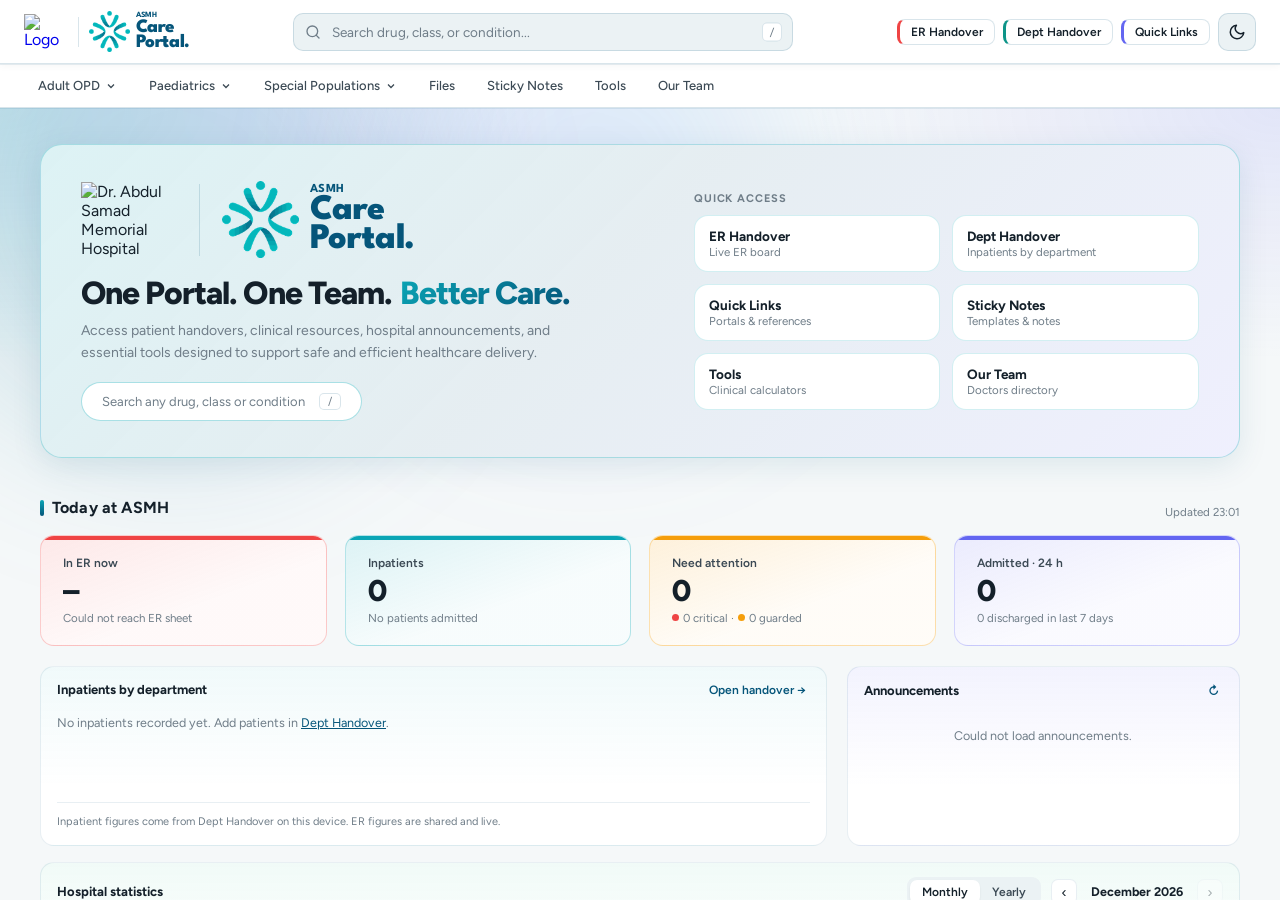
==== index.html @ a9b4e3f1 "Remove emojis from the whole website" ====
<!DOCTYPE html>
<html lang="en" data-theme="light">
<head>
<meta charset="UTF-8">
<meta name="viewport" content="width=device-width, initial-scale=1.0">
<title>ASMH CarePortal</title>
<link rel="icon" type="image/png" href="[data-uri]">
<link href="https://fonts.googleapis.com/css2?family=League+Spartan:wght@700;800&display=swap" rel="stylesheet">
<link rel="preconnect" href="https://fonts.googleapis.com">
<link href="https://fonts.googleapis.com/css2?family=Figtree:wght@400;500;600;700;800&family=Inter:wght@300;400;500;600;700&family=JetBrains+Mono:wght@400;500&display=swap" rel="stylesheet">
<style>
*, *::before, *::after { box-sizing: border-box; margin: 0; padding: 0; }

/* ═════════ DARK THEME ═════════ */[data-theme="dark"] {
--bg: #16141a;
--bg2: #1c1a20;
--bg3: #242129;
--card: #1c1a20;
--card-h: #28252d;
--border: rgba(242,241,239,0.08);
--border2: rgba(242,241,239,0.14);
--text: #f2f1ef;
--text2: #cfcdc8;
--muted: #8f8d93;
--accent: #c9beac;
--accent2: #a89a82;
--teal: #9c8f78;
--amber: #fbbf24;
--rose: #fb7185;
--green: #4ade80;
--hdr-bg: rgba(22,20,26,0.95);
--aside-bg: #16141a;
--shadow: 0 1px 3px rgba(0,0,0,0.4);
--inj-col: #7f1d1d;
--top-col: #1e3a5f;
--cmb-col: #3b1f5e;
--logo-gr: linear-gradient(135deg,#9c8f78,#c9beac);
}
/* Ã¢ÂÂÃ¢ÂÂ LIGHT THEME Ã¢ÂÂÃ¢ÂÂÃ¢ÂÂÃ¢ÂÂÃ¢ÂÂÃ¢ÂÂÃ¢ÂÂÃ¢ÂÂÃ¢ÂÂÃ¢ÂÂÃ¢ÂÂÃ¢ÂÂÃ¢ÂÂÃ¢ÂÂÃ¢ÂÂÃ¢ÂÂÃ¢ÂÂÃ¢ÂÂÃ¢ÂÂÃ¢ÂÂÃ¢ÂÂÃ¢ÂÂÃ¢ÂÂÃ¢ÂÂÃ¢ÂÂÃ¢ÂÂÃ¢ÂÂÃ¢ÂÂÃ¢ÂÂÃ¢ÂÂÃ¢ÂÂÃ¢ÂÂÃ¢ÂÂÃ¢ÂÂÃ¢ÂÂÃ¢ÂÂÃ¢ÂÂÃ¢ÂÂÃ¢ÂÂÃ¢ÂÂÃ¢ÂÂÃ¢ÂÂÃ¢ÂÂÃ¢ÂÂÃ¢ÂÂÃ¢ÂÂÃ¢ÂÂ */
[data-theme="light"] {
--bg: #f2f1ef;
--bg2: #ffffff;
--bg3: #eae8e3;
--card: #ffffff;
--card-h: #f0eee9;
--border: rgba(22,20,26,0.08);
--border2: rgba(22,20,26,0.14);
--text: #16141a;
--text2: #3a383e;
--muted: #78767c;
--accent: #3a332a;
--accent2: #5c5240;
--teal: #6b6355;
--amber: #d97706;
--rose: #e11d48;
--green: #16a34a;
--hdr-bg: rgba(255,255,255,0.97);
--aside-bg: #eae8e3;
--shadow: 0 1px 4px rgba(22,20,26,0.08);
--inj-col: #dc2626;
--top-col: #0891b2;
--cmb-col: #7c3aed;
--logo-gr: linear-gradient(135deg,#3a332a,#6b6355);
}
html, body {
  height: 100%;
  overflow: hidden;
}
body {
font-family: 'Figtree', 'Inter', sans-serif;
background: var(--bg);
color: var(--text);
min-height: 100vh;
transition: background 0.2s, color 0.2s;
}

/* Ã¢ÂÂÃ¢ÂÂ HEADER Ã¢ÂÂÃ¢ÂÂÃ¢ÂÂÃ¢ÂÂÃ¢ÂÂÃ¢ÂÂÃ¢ÂÂÃ¢ÂÂÃ¢ÂÂÃ¢ÂÂÃ¢ÂÂÃ¢ÂÂÃ¢ÂÂÃ¢ÂÂÃ¢ÂÂÃ¢ÂÂÃ¢ÂÂÃ¢ÂÂÃ¢ÂÂÃ¢ÂÂÃ¢ÂÂÃ¢ÂÂÃ¢ÂÂÃ¢ÂÂÃ¢ÂÂÃ¢ÂÂÃ¢ÂÂÃ¢ÂÂÃ¢ÂÂÃ¢ÂÂÃ¢ÂÂÃ¢ÂÂÃ¢ÂÂÃ¢ÂÂÃ¢ÂÂÃ¢ÂÂÃ¢ÂÂÃ¢ÂÂÃ¢ÂÂÃ¢ÂÂÃ¢ÂÂÃ¢ÂÂÃ¢ÂÂÃ¢ÂÂÃ¢ÂÂÃ¢ÂÂÃ¢ÂÂÃ¢ÂÂÃ¢ÂÂÃ¢ÂÂÃ¢ÂÂ */
header {
position: sticky; top: 0; z-index: 200;
background: var(--hdr-bg);
backdrop-filter: blur(20px);
-webkit-backdrop-filter: blur(20px);
border-bottom: 1px solid var(--border2);
padding: 0 20px;
height: 64px;
display: flex; align-items: center; gap: 14px;
box-shadow: 0 1px 0 var(--border), 0 2px 8px rgba(0,0,0,0.04);
}

.logo { display: flex; align-items: center; gap: 10px; flex-shrink: 0; text-decoration: none; cursor: pointer; }
.logo-img { width: 44px; height: auto; flex-shrink: 0; transition: filter 0.2s; }
[data-theme="dark"] .logo-img, [data-theme="dark"] .footer-logo-img { filter: brightness(0) invert(1); }
[data-theme="light"] .logo-img, [data-theme="light"] .footer-logo-img { filter: none; }
[data-theme="dark"] .logo-img { filter: brightness(0) invert(1); }
[data-theme="light"] .logo-img { filter: none; }
.logo-text { font-size: 14px; font-weight: 700; color: var(--text); font-family: 'Figtree', sans-serif; }
.logo-sub { font-size: 10px; color: var(--muted); letter-spacing: 0.05em; margin-top: 1px; text-transform: uppercase; font-weight: 600; }

.search-wrap { flex: 1; max-width: 500px; margin: 0 auto; position: relative; }
.search-icon {
  position: absolute; left: 12px; top: 50%; transform: translateY(-50%);
  width: 16px; height: 16px; stroke: var(--muted); fill: none;
  stroke-width: 2; stroke-linecap: round; pointer-events: none;
}
#searchInput {
  width: 100%; height: 38px;
  background: var(--bg3);
  border: 1.5px solid var(--border2);
  border-radius: 10px;
  padding: 0 44px 0 38px;
  font-family: inherit; font-size: 13.5px; color: var(--text);
  outline: none; transition: border-color 0.15s, box-shadow 0.15s;
}
#searchInput:focus {
  border-color: var(--accent);
  box-shadow: 0 0 0 3px rgba(59,130,246,0.15);
}
#searchInput::placeholder { color: var(--muted); }
.search-kbd {
  position: absolute; right: 11px; top: 50%; transform: translateY(-50%);
  font-size: 10px; color: var(--muted); background: var(--bg2);
  border: 1px solid var(--border2); border-radius: 5px; padding: 2px 6px;
  font-family: 'JetBrains Mono', monospace; pointer-events: none;
}
.search-clear {
  position: absolute; right: 10px; top: 50%; transform: translateY(-50%);
  width: 20px; height: 20px; border-radius: 50%; background: var(--muted);
  border: none; cursor: pointer; display: none; align-items: center; justify-content: center;
  color: var(--bg); font-size: 12px; font-weight: 700; line-height: 1;
  transition: background 0.12s;
}
.search-clear:hover { background: var(--rose); }
.search-clear.visible { display: flex; }

.hdr-right { display: flex; align-items: center; gap: 8px; flex-shrink: 0; }

/* Theme toggle */
.theme-btn {
  width: 38px; height: 38px; border-radius: 10px;
  background: var(--bg3); border: 1.5px solid var(--border2);
  cursor: pointer; display: flex; align-items: center; justify-content: center;
  font-size: 17px; transition: all 0.15s; color: var(--text);
}
.theme-btn:hover { background: var(--card-h); border-color: var(--accent); }

/* Mobile menu btn */
.menu-btn {
  display: none; width: 38px; height: 38px; border-radius: 10px;
  background: var(--bg3); border: 1.5px solid var(--border2);
  cursor: pointer; align-items: center; justify-content: center; flex-direction: column; gap: 4px;
}
.menu-btn span { width: 18px; height: 2px; background: var(--text); border-radius: 2px; display: block; transition: all 0.2s; }

/* Filter chips */
.filter-chips { display: flex; gap: 5px; flex-shrink: 0; }
.chip {
  height: 30px; padding: 0 12px;
  background: var(--bg3); border: 1.5px solid var(--border2);
  border-radius: 8px; color: var(--muted);
  font-family: inherit; font-size: 11.5px; font-weight: 500;
  cursor: pointer; transition: all 0.13s; white-space: nowrap;
}
.chip:hover { color: var(--text); background: var(--card-h); border-color: var(--border2); }
.chip.active { color: var(--accent2); border-color: var(--accent); background: rgba(59,130,246,0.1); }

/* Ã¢ÂÂÃ¢ÂÂ LAYOUT Ã¢ÂÂÃ¢ÂÂÃ¢ÂÂÃ¢ÂÂÃ¢ÂÂÃ¢ÂÂÃ¢ÂÂÃ¢ÂÂÃ¢ÂÂÃ¢ÂÂÃ¢ÂÂÃ¢ÂÂÃ¢ÂÂÃ¢ÂÂÃ¢ÂÂÃ¢ÂÂÃ¢ÂÂÃ¢ÂÂÃ¢ÂÂÃ¢ÂÂÃ¢ÂÂÃ¢ÂÂÃ¢ÂÂÃ¢ÂÂÃ¢ÂÂÃ¢ÂÂÃ¢ÂÂÃ¢ÂÂÃ¢ÂÂÃ¢ÂÂÃ¢ÂÂÃ¢ÂÂÃ¢ÂÂÃ¢ÂÂÃ¢ÂÂÃ¢ÂÂÃ¢ÂÂÃ¢ÂÂÃ¢ÂÂÃ¢ÂÂÃ¢ÂÂÃ¢ÂÂÃ¢ÂÂÃ¢ÂÂÃ¢ÂÂÃ¢ÂÂÃ¢ÂÂÃ¢ÂÂÃ¢ÂÂÃ¢ÂÂÃ¢ÂÂÃ¢ÂÂ */
.layout { display: flex; height: calc(100vh - 108px); overflow: hidden; }

/* Ã¢ÂÂÃ¢ÂÂ SIDEBAR Ã¢ÂÂÃ¢ÂÂÃ¢ÂÂÃ¢ÂÂÃ¢ÂÂÃ¢ÂÂÃ¢ÂÂÃ¢ÂÂÃ¢ÂÂÃ¢ÂÂÃ¢ÂÂÃ¢ÂÂÃ¢ÂÂÃ¢ÂÂÃ¢ÂÂÃ¢ÂÂÃ¢ÂÂÃ¢ÂÂÃ¢ÂÂÃ¢ÂÂÃ¢ÂÂÃ¢ÂÂÃ¢ÂÂÃ¢ÂÂÃ¢ÂÂÃ¢ÂÂÃ¢ÂÂÃ¢ÂÂÃ¢ÂÂÃ¢ÂÂÃ¢ÂÂÃ¢ÂÂÃ¢ÂÂÃ¢ÂÂÃ¢ÂÂÃ¢ÂÂÃ¢ÂÂÃ¢ÂÂÃ¢ÂÂÃ¢ÂÂÃ¢ÂÂÃ¢ÂÂÃ¢ÂÂÃ¢ÂÂÃ¢ÂÂÃ¢ÂÂÃ¢ÂÂÃ¢ÂÂÃ¢ÂÂÃ¢ÂÂÃ¢ÂÂ */
aside {
  background: var(--aside-bg);
  border-right: 1px solid var(--border2);
  overflow-y: auto; padding: 12px 8px;
  transition: transform 0.25s, background 0.2s;
}
aside::-webkit-scrollbar { width: 4px; }
aside::-webkit-scrollbar-thumb { background: var(--border2); border-radius: 4px; }
aside::-webkit-scrollbar-track { background: transparent; }

.nav-label {
  font-size: 9.5px; font-weight: 700; letter-spacing: 0.09em;
  text-transform: uppercase; color: var(--muted);
  padding: 8px 10px 4px; margin-bottom: 2px;
}
.nav-item {
  display: flex; align-items: center; gap: 9px;
  padding: 8px 10px; border-radius: 9px;
  cursor: pointer; font-size: 13px; font-weight: 500; color: var(--muted);
  transition: all 0.13s; margin-bottom: 1px;
  border: none; background: none; width: 100%; text-align: left;
}
.nav-item:hover { background: var(--card); color: var(--text); }
.nav-item.active { background: rgba(59,130,246,0.12); color: var(--accent2); }
[data-theme="light"] .nav-item:hover { background: var(--bg3); }
[data-theme="light"] .nav-item.active { background: rgba(37,99,235,0.1); color: var(--accent2); }

.nav-dot { width: 8px; height: 8px; border-radius: 50%; flex-shrink: 0; }
.nav-count {
  margin-left: auto; font-size: 9.5px;
  background: var(--bg3); border: 1px solid var(--border);
  border-radius: 20px; padding: 1px 7px; color: var(--muted); flex-shrink: 0;
}
.nav-divider { height: 1px; background: var(--border2); margin: 8px 6px; }

/* Ã¢ÂÂÃ¢ÂÂ FILES LIBRARY Ã¢ÂÂÃ¢ÂÂÃ¢ÂÂÃ¢ÂÂÃ¢ÂÂÃ¢ÂÂÃ¢ÂÂÃ¢ÂÂÃ¢ÂÂÃ¢ÂÂÃ¢ÂÂÃ¢ÂÂÃ¢ÂÂÃ¢ÂÂÃ¢ÂÂÃ¢ÂÂÃ¢ÂÂÃ¢ÂÂÃ¢ÂÂÃ¢ÂÂÃ¢ÂÂÃ¢ÂÂÃ¢ÂÂÃ¢ÂÂÃ¢ÂÂÃ¢ÂÂÃ¢ÂÂÃ¢ÂÂÃ¢ÂÂÃ¢ÂÂÃ¢ÂÂÃ¢ÂÂÃ¢ÂÂÃ¢ÂÂÃ¢ÂÂÃ¢ÂÂÃ¢ÂÂÃ¢ÂÂÃ¢ÂÂÃ¢ÂÂÃ¢ÂÂÃ¢ÂÂÃ¢ÂÂÃ¢ÂÂÃ¢ÂÂÃ¢ÂÂÃ¢ÂÂÃ¢ÂÂÃ¢ÂÂÃ¢ÂÂÃ¢ÂÂ */
.files-nav-btn {
  display: flex; align-items: center; gap: 9px;
  padding: 8px 10px; border-radius: 9px;
  cursor: pointer; font-size: 13px; font-weight: 600; color: var(--muted);
  transition: all 0.13s; margin-bottom: 1px;
  border: none; background: none; width: 100%; text-align: left;
}
.files-nav-btn:hover { background: var(--card); color: var(--text); }
.files-nav-btn.active { background: rgba(59,130,246,0.12); color: var(--accent2); }
[data-theme="light"] .files-nav-btn:hover { background: var(--bg3); }
[data-theme="light"] .files-nav-btn.active { background: rgba(37,99,235,0.1); color: var(--accent2); }
.fn-chevron {
  margin-left: auto; font-size: 11px; color: var(--muted);
  transition: transform 0.22s; flex-shrink: 0; display: inline-block;
}
.files-nav-btn.open .fn-chevron { transform: rotate(90deg); }
.files-subnav {
  overflow: hidden; max-height: 0;
  transition: max-height 0.28s cubic-bezier(0.4,0,0.2,1);
  margin-bottom: 2px;
}
.files-subnav.open { max-height: 400px; }
.files-subitem {
  display: flex; align-items: center; gap: 8px;
  padding: 6px 10px 6px 30px; border-radius: 8px;
  cursor: pointer; font-size: 12px; font-weight: 500; color: var(--muted);
  transition: all 0.13s; margin-bottom: 1px;
  border: none; background: none; width: 100%; text-align: left;
}
.files-subitem:hover { background: var(--card); color: var(--text); }
.files-subitem.active { background: rgba(59,130,246,0.1); color: var(--accent2); font-weight: 600; }
[data-theme="light"] .files-subitem:hover { background: var(--bg3); }
[data-theme="light"] .files-subitem.active { background: rgba(37,99,235,0.08); color: var(--accent2); }
.fsi-dot { width: 5px; height: 5px; border-radius: 50%; flex-shrink: 0; background: var(--border2); transition: background 0.13s; }
.files-subitem.active .fsi-dot { background: var(--accent); }
.files-header {
  display: flex; align-items: center; gap: 14px;
  margin-bottom: 20px; padding-bottom: 16px;
  border-bottom: 1.5px solid var(--border2);
}
.files-icon {
  width: 46px; height: 46px; border-radius: 12px;
  display: flex; align-items: center; justify-content: center; font-size: 22px; flex-shrink: 0;
}
.files-title { font-size: 20px; font-weight: 700; color: var(--text); letter-spacing: -0.02em; }
.files-sub { font-size: 12px; color: var(--muted); margin-top: 3px; }
.files-grid { display: grid; grid-template-columns: repeat(auto-fill, minmax(270px,1fr)); gap: 12px; margin-bottom: 24px; }
.file-card {
  background: var(--card); border: 1.5px solid var(--border);
  border-radius: 12px; padding: 15px 16px;
  display: flex; align-items: flex-start; gap: 13px;
  transition: border-color 0.15s, background 0.15s, box-shadow 0.15s;
  cursor: pointer; text-decoration: none;
}
.file-card:hover { border-color: var(--border2); background: var(--card-h); box-shadow: var(--shadow); }
.file-card-icon {
  width: 40px; height: 40px; border-radius: 10px; flex-shrink: 0;
  display: flex; align-items: center; justify-content: center; font-size: 20px;
}
.file-card-body { flex: 1; min-width: 0; }
.file-card-name { font-size: 13px; font-weight: 600; color: var(--text); margin-bottom: 4px; line-height: 1.35; }
.file-card-meta { font-size: 11px; color: var(--muted); line-height: 1.5; }
.file-card-tag {
  display: inline-block; margin-top: 7px;
  font-size: 9px; font-weight: 700; letter-spacing: 0.05em;
  padding: 2px 8px; border-radius: 20px; text-transform: uppercase;
}
.fct-pdf { background: rgba(244,63,94,0.12); color: var(--rose); }
.fct-doc { background: rgba(59,130,246,0.12); color: var(--accent2); }
.fct-link { background: rgba(20,184,166,0.12); color: var(--teal); }
.fct-note { background: rgba(245,158,11,0.12); color: var(--amber); }
.files-empty { text-align: center; padding: 70px 20px; color: var(--muted); }
.files-empty .fe-icon { font-size: 40px; margin-bottom: 14px; }
.files-empty p { font-size: 15px; font-weight: 600; color: var(--text); margin-bottom: 6px; }
.files-empty span { font-size: 13px; }

/* Ã¢ÂÂÃ¢ÂÂ MAIN CONTENT Ã¢ÂÂÃ¢ÂÂÃ¢ÂÂÃ¢ÂÂÃ¢ÂÂÃ¢ÂÂÃ¢ÂÂÃ¢ÂÂÃ¢ÂÂÃ¢ÂÂÃ¢ÂÂÃ¢ÂÂÃ¢ÂÂÃ¢ÂÂÃ¢ÂÂÃ¢ÂÂÃ¢ÂÂÃ¢ÂÂÃ¢ÂÂÃ¢ÂÂÃ¢ÂÂÃ¢ÂÂÃ¢ÂÂÃ¢ÂÂÃ¢ÂÂÃ¢ÂÂÃ¢ÂÂÃ¢ÂÂÃ¢ÂÂÃ¢ÂÂÃ¢ÂÂÃ¢ÂÂÃ¢ÂÂÃ¢ÂÂÃ¢ÂÂÃ¢ÂÂÃ¢ÂÂÃ¢ÂÂÃ¢ÂÂÃ¢ÂÂÃ¢ÂÂÃ¢ÂÂÃ¢ÂÂÃ¢ÂÂÃ¢ÂÂÃ¢ÂÂ */
main {
  flex: 1;
  min-height: 0;
  overflow-y: auto; padding: 24px 26px;
  background: var(--bg); transition: background 0.2s;
}
/* Full-bleed panels */
#erDashContent[style*="flex"], #stickyContent[style*="flex"] {
  margin: -24px -26px;
  height: calc(100% + 48px);
}
#deptContent { overflow-y: auto; }
#disclaimerContent { display: none; height: 100%; overflow-y: auto; }
main::-webkit-scrollbar { width: 4px; }
main::-webkit-scrollbar-thumb { background: var(--border2); border-radius: 4px; }
main::-webkit-scrollbar-track { background: transparent; }

/* Ã¢ÂÂÃ¢ÂÂ WELCOME Ã¢ÂÂÃ¢ÂÂÃ¢ÂÂÃ¢ÂÂÃ¢ÂÂÃ¢ÂÂÃ¢ÂÂÃ¢ÂÂÃ¢ÂÂÃ¢ÂÂÃ¢ÂÂÃ¢ÂÂÃ¢ÂÂÃ¢ÂÂÃ¢ÂÂÃ¢ÂÂÃ¢ÂÂÃ¢ÂÂÃ¢ÂÂÃ¢ÂÂÃ¢ÂÂÃ¢ÂÂÃ¢ÂÂÃ¢ÂÂÃ¢ÂÂÃ¢ÂÂÃ¢ÂÂÃ¢ÂÂÃ¢ÂÂÃ¢ÂÂÃ¢ÂÂÃ¢ÂÂÃ¢ÂÂÃ¢ÂÂÃ¢ÂÂÃ¢ÂÂÃ¢ÂÂÃ¢ÂÂÃ¢ÂÂÃ¢ÂÂÃ¢ÂÂÃ¢ÂÂÃ¢ÂÂÃ¢ÂÂÃ¢ÂÂÃ¢ÂÂÃ¢ÂÂÃ¢ÂÂÃ¢ÂÂÃ¢ÂÂÃ¢ÂÂ */
.welcome {
display: flex; align-items: center; justify-content: center;
min-height: 70vh; flex-direction: column; gap: 0;
text-align: center; padding: 60px 40px 40px;
position: relative; overflow: hidden;
}
.welcome::before {
content: ''; position: absolute;
width: 500px; height: 500px; border-radius: 50%;
background: linear-gradient(to right top, rgba(13,148,136,0.18), rgba(99,102,241,0.22));
top: -120px; left: calc(50% - 350px);
filter: blur(80px); pointer-events: none; z-index: 0;
}
.welcome::after {
content: ''; position: absolute;
width: 400px; height: 400px; border-radius: 50%;
background: linear-gradient(to right top, rgba(79,70,229,0.15), rgba(125,211,252,0.2));
top: 0px; left: calc(50% + 50px);
filter: blur(80px); pointer-events: none; z-index: 0;
}
.welcome > * { position: relative; z-index: 1; }
.welcome-icon {
  width: 72px; height: 72px; border-radius: 18px;
  background: var(--card); border: 1.5px solid var(--border2);
  display: flex; align-items: center; justify-content: center; font-size: 32px;
  box-shadow: var(--shadow);
}
.welcome h2 { font-size: 22px; font-weight: 700; color: var(--text); letter-spacing: -0.02em; }
.welcome p { font-size: 14px; color: var(--muted); max-width: 320px; line-height: 1.6; }
.quick-pills { display: flex; flex-wrap: wrap; gap: 8px; justify-content: center; margin-top: 8px; }
.qpill {
  padding: 7px 16px; border-radius: 100px;
  background: var(--card); border: 1.5px solid var(--border2);
  font-size: 12.5px; font-weight: 500; cursor: pointer;
  transition: all 0.13s; color: var(--text2);
}
.qpill:hover { border-color: var(--accent); color: var(--accent2); background: rgba(59,130,246,0.07); }

/* Ã¢ÂÂÃ¢ÂÂ CATEGORY HEADER Ã¢ÂÂÃ¢ÂÂÃ¢ÂÂÃ¢ÂÂÃ¢ÂÂÃ¢ÂÂÃ¢ÂÂÃ¢ÂÂÃ¢ÂÂÃ¢ÂÂÃ¢ÂÂÃ¢ÂÂÃ¢ÂÂÃ¢ÂÂÃ¢ÂÂÃ¢ÂÂÃ¢ÂÂÃ¢ÂÂÃ¢ÂÂÃ¢ÂÂÃ¢ÂÂÃ¢ÂÂÃ¢ÂÂÃ¢ÂÂÃ¢ÂÂÃ¢ÂÂÃ¢ÂÂÃ¢ÂÂÃ¢ÂÂÃ¢ÂÂÃ¢ÂÂÃ¢ÂÂÃ¢ÂÂÃ¢ÂÂÃ¢ÂÂÃ¢ÂÂÃ¢ÂÂÃ¢ÂÂÃ¢ÂÂÃ¢ÂÂÃ¢ÂÂÃ¢ÂÂÃ¢ÂÂ */
.cat-hdr {
  display: flex; align-items: center; gap: 14px;
  margin-bottom: 20px; padding-bottom: 16px;
  border-bottom: 1.5px solid var(--border2);
}
.cat-icon {
  width: 46px; height: 46px; border-radius: 12px;
  display: flex; align-items: center; justify-content: center;
  font-size: 22px; flex-shrink: 0;
}
.cat-title { font-size: 20px; font-weight: 700; color: var(--text); letter-spacing: -0.02em; }
.cat-sub { font-size: 12px; color: var(--muted); margin-top: 3px; }

/* Ã¢ÂÂÃ¢ÂÂ LEGEND Ã¢ÂÂÃ¢ÂÂÃ¢ÂÂÃ¢ÂÂÃ¢ÂÂÃ¢ÂÂÃ¢ÂÂÃ¢ÂÂÃ¢ÂÂÃ¢ÂÂÃ¢ÂÂÃ¢ÂÂÃ¢ÂÂÃ¢ÂÂÃ¢ÂÂÃ¢ÂÂÃ¢ÂÂÃ¢ÂÂÃ¢ÂÂÃ¢ÂÂÃ¢ÂÂÃ¢ÂÂÃ¢ÂÂÃ¢ÂÂÃ¢ÂÂÃ¢ÂÂÃ¢ÂÂÃ¢ÂÂÃ¢ÂÂÃ¢ÂÂÃ¢ÂÂÃ¢ÂÂÃ¢ÂÂÃ¢ÂÂÃ¢ÂÂÃ¢ÂÂÃ¢ÂÂÃ¢ÂÂÃ¢ÂÂÃ¢ÂÂÃ¢ÂÂÃ¢ÂÂÃ¢ÂÂÃ¢ÂÂÃ¢ÂÂÃ¢ÂÂÃ¢ÂÂÃ¢ÂÂÃ¢ÂÂÃ¢ÂÂÃ¢ÂÂÃ¢ÂÂ */
.legend {
  display: flex; gap: 0; flex-wrap: wrap;
  background: var(--card); border: 1px solid var(--border2);
  border-radius: 10px; overflow: hidden; margin-bottom: 20px;
}
.li {
  display: flex; align-items: center; gap: 5px;
  padding: 8px 14px; font-size: 11px;
  border-right: 1px solid var(--border);
}
.li:last-child { border-right: none; }
.lk { font-family: 'JetBrains Mono', monospace; color: var(--accent2); font-weight: 600; font-size: 10.5px; }
.lv { color: var(--muted); }

/* Ã¢ÂÂÃ¢ÂÂ SECTION HEADING Ã¢ÂÂÃ¢ÂÂÃ¢ÂÂÃ¢ÂÂÃ¢ÂÂÃ¢ÂÂÃ¢ÂÂÃ¢ÂÂÃ¢ÂÂÃ¢ÂÂÃ¢ÂÂÃ¢ÂÂÃ¢ÂÂÃ¢ÂÂÃ¢ÂÂÃ¢ÂÂÃ¢ÂÂÃ¢ÂÂÃ¢ÂÂÃ¢ÂÂÃ¢ÂÂÃ¢ÂÂÃ¢ÂÂÃ¢ÂÂÃ¢ÂÂÃ¢ÂÂÃ¢ÂÂÃ¢ÂÂÃ¢ÂÂÃ¢ÂÂÃ¢ÂÂÃ¢ÂÂÃ¢ÂÂÃ¢ÂÂÃ¢ÂÂÃ¢ÂÂÃ¢ÂÂÃ¢ÂÂÃ¢ÂÂÃ¢ÂÂÃ¢ÂÂÃ¢ÂÂÃ¢ÂÂ */
.sec-head {
  font-size: 10.5px; font-weight: 700; letter-spacing: 0.08em;
  text-transform: uppercase; color: var(--muted);
  margin: 24px 0 10px; padding-bottom: 6px;
  border-bottom: 1.5px solid var(--border2);
  display: flex; align-items: center; gap: 7px;
}
.sec-head::before { content: ''; display: block; width: 3px; height: 12px; border-radius: 3px; background: var(--accent); flex-shrink: 0; }

/* Ã¢ÂÂÃ¢ÂÂ DRUG CARDS Ã¢ÂÂÃ¢ÂÂÃ¢ÂÂÃ¢ÂÂÃ¢ÂÂÃ¢ÂÂÃ¢ÂÂÃ¢ÂÂÃ¢ÂÂÃ¢ÂÂÃ¢ÂÂÃ¢ÂÂÃ¢ÂÂÃ¢ÂÂÃ¢ÂÂÃ¢ÂÂÃ¢ÂÂÃ¢ÂÂÃ¢ÂÂÃ¢ÂÂÃ¢ÂÂÃ¢ÂÂÃ¢ÂÂÃ¢ÂÂÃ¢ÂÂÃ¢ÂÂÃ¢ÂÂÃ¢ÂÂÃ¢ÂÂÃ¢ÂÂÃ¢ÂÂÃ¢ÂÂÃ¢ÂÂÃ¢ÂÂÃ¢ÂÂÃ¢ÂÂÃ¢ÂÂÃ¢ÂÂÃ¢ÂÂÃ¢ÂÂÃ¢ÂÂÃ¢ÂÂÃ¢ÂÂÃ¢ÂÂÃ¢ÂÂÃ¢ÂÂÃ¢ÂÂÃ¢ÂÂ */
.drug-grid { display: grid; grid-template-columns: repeat(auto-fill, minmax(280px, 1fr)); gap: 10px; margin-bottom: 4px; }

.dc {
  background: var(--card); border: 1.5px solid var(--border);
  border-radius: 12px; padding: 14px 16px;
  transition: border-color 0.15s, background 0.15s, box-shadow 0.15s;
  cursor: default; position: relative;
}
.dc:hover { border-color: var(--border2); background: var(--card-h); box-shadow: var(--shadow); }
.dc.inj { border-left: 3px solid var(--inj-col); }
.dc.topical { border-left: 3px solid var(--top-col); }
.dc.combo { border-left: 3px solid var(--cmb-col); }

/* Drug card extras */
.dc.unavailable { opacity: 0.45; }
.dc.unavailable .dn { text-decoration: line-through; }
.dc-code {
  font-size: 10px; font-weight: 600; letter-spacing: 0.06em;
  color: var(--teal); background: rgba(13,148,136,0.1);
  border-radius: 5px; padding: 2px 7px; display: inline-block;
  margin-bottom: 4px; font-family: 'JetBrains Mono', monospace;
}
.dc-actions {
  display: flex; gap: 4px; margin-top: 8px; justify-content: flex-end;
}
.dc-btn {
  border: none; border-radius: 6px; font-size: 11px; font-weight: 500;
  padding: 4px 9px; cursor: pointer; font-family: 'Figtree', sans-serif;
  transition: background 0.12s, color 0.12s;
}
.dc-btn-unavail {
  background: var(--bg3); color: var(--muted);
}
.dc-btn-unavail:hover { background: var(--rose); color: #fff; }
.dc.unavailable .dc-btn-unavail {
  background: rgba(225,29,72,0.15); color: var(--rose);
}
.dc.unavailable .dc-btn-unavail:hover { background: var(--green); color: #fff; }
.dc-btn-code {
  background: var(--bg3); color: var(--muted);
}
.dc-btn-code:hover { background: rgba(13,148,136,0.15); color: var(--teal); } .dc-btn-delete { background: var(--bg3); color: var(--muted); } .dc-btn-delete:hover { background: var(--rose); color: #fff; }

/* Add Drug button */
.add-drug-fab {
  position: fixed; bottom: 24px; right: 24px; z-index: 400;
  width: 52px; height: 52px; border-radius: 50%;
  background: var(--accent); color: #fff;
  border: none; font-size: 26px; cursor: pointer;
  box-shadow: 0 4px 16px rgba(0,0,0,0.25);
  display: none; align-items: center; justify-content: center;
  transition: background 0.15s, transform 0.15s;
}
.add-drug-fab:hover { background: var(--accent2); transform: scale(1.08); }
.add-drug-fab.visible { display: flex; }

/* Add Drug Modal */
.adm-overlay {
  position: fixed; inset: 0; background: rgba(0,0,0,0.55);
  z-index: 900; display: none; align-items: center; justify-content: center;
}
.adm-overlay.open { display: flex; }
.adm-box {
  background: var(--card); border-radius: 16px;
  padding: 28px 28px 24px; width: 480px; max-width: 95vw;
  box-shadow: 0 20px 60px rgba(0,0,0,0.35);
}
.adm-title {
  font-size: 17px; font-weight: 700; color: var(--text);
  margin-bottom: 18px;
}
.adm-field { margin-bottom: 14px; }
.adm-label {
  display: block; font-size: 12px; font-weight: 600;
  color: var(--muted); margin-bottom: 5px; letter-spacing: 0.04em;
  text-transform: uppercase;
}
.adm-input {
  width: 100%; background: var(--bg3); border: 1.5px solid var(--border2);
  border-radius: 8px; padding: 8px 12px; font-size: 13.5px;
  color: var(--text); font-family: 'Figtree', sans-serif;
  outline: none; transition: border-color 0.15s;
}
.adm-input:focus { border-color: var(--accent); }
.adm-row { display: flex; gap: 10px; }
.adm-row .adm-field { flex: 1; }
.adm-actions { display: flex; gap: 10px; justify-content: flex-end; margin-top: 6px; }
.adm-btn-cancel {
  background: var(--bg3); border: none; border-radius: 8px;
  padding: 9px 18px; font-size: 13px; font-weight: 500;
  color: var(--muted); cursor: pointer; font-family: 'Figtree', sans-serif;
}
.adm-btn-cancel:hover { color: var(--text); }
.adm-btn-save {
  background: var(--accent); border: none; border-radius: 8px;
  padding: 9px 18px; font-size: 13px; font-weight: 600;
  color: #fff; cursor: pointer; font-family: 'Figtree', sans-serif;
  transition: background 0.15s;
}
.adm-btn-save:hover { background: var(--accent2); }

.route-badge {
  position: absolute; top: 10px; right: 12px;
  font-size: 9px; font-weight: 700; letter-spacing: 0.05em;
  padding: 2px 7px; border-radius: 20px; text-transform: uppercase;
}
.rb-inj { background: rgba(244,63,94,0.15); color: var(--inj-col); }
.rb-topical { background: rgba(20,184,166,0.15); color: var(--top-col); }
.rb-combo { background: rgba(139,92,246,0.15); color: var(--cmb-col); }

.dn { font-size: 13px; font-weight: 600; color: var(--text); margin-bottom: 6px; line-height: 1.35; padding-right: 50px; }
.dd { font-size: 12px; color: var(--text2); line-height: 1.6; font-family: 'JetBrains Mono', monospace; }
.dtags { display: flex; flex-wrap: wrap; gap: 5px; margin-top: 10px; }
.pill { height: 20px; padding: 0 8px; border-radius: 100px; font-size: 10px; font-weight: 600; display: inline-flex; align-items: center; }
.pb { background: rgba(59,130,246,0.12); color: var(--accent2); }
.pt { background: rgba(20,184,166,0.12); color: var(--teal); }
.pa { background: rgba(245,158,11,0.12); color: var(--amber); }
.pr { background: rgba(244,63,94,0.12); color: var(--rose); }
.pv { background: rgba(139,92,246,0.12); color: #a78bfa; }
.pg { background: rgba(34,197,94,0.12); color: var(--green); }
.pm { background: var(--bg3); color: var(--muted); }

/* Ã¢ÂÂÃ¢ÂÂ ANTIBIOTIC TABLE Ã¢ÂÂÃ¢ÂÂÃ¢ÂÂÃ¢ÂÂÃ¢ÂÂÃ¢ÂÂÃ¢ÂÂÃ¢ÂÂÃ¢ÂÂÃ¢ÂÂÃ¢ÂÂÃ¢ÂÂÃ¢ÂÂÃ¢ÂÂÃ¢ÂÂÃ¢ÂÂÃ¢ÂÂÃ¢ÂÂÃ¢ÂÂÃ¢ÂÂÃ¢ÂÂÃ¢ÂÂÃ¢ÂÂÃ¢ÂÂÃ¢ÂÂÃ¢ÂÂÃ¢ÂÂÃ¢ÂÂÃ¢ÂÂÃ¢ÂÂÃ¢ÂÂÃ¢ÂÂÃ¢ÂÂÃ¢ÂÂÃ¢ÂÂÃ¢ÂÂÃ¢ÂÂÃ¢ÂÂÃ¢ÂÂÃ¢ÂÂÃ¢ÂÂÃ¢ÂÂ */
.abx-wrap { overflow-x: auto; border-radius: 12px; border: 1.5px solid var(--border2); margin-bottom: 20px; }
.abx-table { width: 100%; border-collapse: collapse; font-size: 12.5px; min-width: 600px; }
.abx-table thead tr { background: var(--bg3); }
.abx-table th {
  padding: 11px 14px; text-align: left;
  font-size: 10px; font-weight: 700; letter-spacing: 0.07em;
  text-transform: uppercase; color: var(--muted);
  border-bottom: 1.5px solid var(--border2);
}
.abx-table td { padding: 12px 14px; border-bottom: 1px solid var(--border); vertical-align: top; color: var(--muted); background: var(--card); }
.abx-table tr:last-child td { border-bottom: none; }
.abx-table tbody tr:hover td { background: var(--card-h); }
.abx-table td:first-child { color: var(--text); font-weight: 600; font-size: 13px; }
.abx-table td:nth-child(2) { font-family: 'JetBrains Mono', monospace; font-size: 11px; color: var(--accent2); }
.ind-item { display: flex; align-items: center; gap: 6px; font-size: 11.5px; padding: 1.5px 0; }
.ind-item::before { content: ''; width: 5px; height: 5px; border-radius: 50%; background: var(--teal); flex-shrink: 0; }

/* Ã¢ÂÂÃ¢ÂÂ PAEDIATRIC CARDS Ã¢ÂÂÃ¢ÂÂÃ¢ÂÂÃ¢ÂÂÃ¢ÂÂÃ¢ÂÂÃ¢ÂÂÃ¢ÂÂÃ¢ÂÂÃ¢ÂÂÃ¢ÂÂÃ¢ÂÂÃ¢ÂÂÃ¢ÂÂÃ¢ÂÂÃ¢ÂÂÃ¢ÂÂÃ¢ÂÂÃ¢ÂÂÃ¢ÂÂÃ¢ÂÂÃ¢ÂÂÃ¢ÂÂÃ¢ÂÂÃ¢ÂÂÃ¢ÂÂÃ¢ÂÂÃ¢ÂÂÃ¢ÂÂÃ¢ÂÂÃ¢ÂÂÃ¢ÂÂÃ¢ÂÂÃ¢ÂÂÃ¢ÂÂÃ¢ÂÂÃ¢ÂÂÃ¢ÂÂÃ¢ÂÂÃ¢ÂÂÃ¢ÂÂÃ¢ÂÂ */
.paed-grid { display: grid; grid-template-columns: repeat(auto-fill, minmax(300px, 1fr)); gap: 10px; margin-bottom: 6px; }
.paed-card {
  background: var(--card); border: 1.5px solid var(--border2);
  border-radius: 12px; overflow: hidden;
  transition: box-shadow 0.15s;
}
.paed-card:hover { box-shadow: var(--shadow); }
.paed-drug {
  font-size: 13px; font-weight: 600; color: var(--text);
  padding: 11px 14px 10px; background: var(--bg3);
  border-bottom: 1px solid var(--border2);
}
.age-row {
  display: flex; align-items: baseline; gap: 10px;
  padding: 8px 14px; border-bottom: 1px solid var(--border); font-size: 12px;
}
.age-row:last-child { border-bottom: none; }
.age-label { color: var(--muted); min-width: 140px; font-size: 11.5px; flex-shrink: 0; }
.age-dose { font-family: 'JetBrains Mono', monospace; color: var(--teal); font-size: 11.5px; }

/* Ã¢ÂÂÃ¢ÂÂ G6PD Ã¢ÂÂÃ¢ÂÂÃ¢ÂÂÃ¢ÂÂÃ¢ÂÂÃ¢ÂÂÃ¢ÂÂÃ¢ÂÂÃ¢ÂÂÃ¢ÂÂÃ¢ÂÂÃ¢ÂÂÃ¢ÂÂÃ¢ÂÂÃ¢ÂÂÃ¢ÂÂÃ¢ÂÂÃ¢ÂÂÃ¢ÂÂÃ¢ÂÂÃ¢ÂÂÃ¢ÂÂÃ¢ÂÂÃ¢ÂÂÃ¢ÂÂÃ¢ÂÂÃ¢ÂÂÃ¢ÂÂÃ¢ÂÂÃ¢ÂÂÃ¢ÂÂÃ¢ÂÂÃ¢ÂÂÃ¢ÂÂÃ¢ÂÂÃ¢ÂÂÃ¢ÂÂÃ¢ÂÂÃ¢ÂÂÃ¢ÂÂÃ¢ÂÂÃ¢ÂÂÃ¢ÂÂÃ¢ÂÂÃ¢ÂÂÃ¢ÂÂÃ¢ÂÂÃ¢ÂÂÃ¢ÂÂÃ¢ÂÂÃ¢ÂÂÃ¢ÂÂÃ¢ÂÂÃ¢ÂÂ */
.emerg-banner {
  background: rgba(244,63,94,0.07); border: 1.5px solid rgba(244,63,94,0.22);
  border-radius: 12px; padding: 13px 16px; margin-bottom: 16px;
  font-size: 12.5px; color: var(--rose); font-weight: 500; line-height: 1.55;
}
.g6pd-grid { display: grid; grid-template-columns: 1fr 1fr; gap: 14px; margin-bottom: 18px; }
.g6pd-col { background: var(--card); border: 1.5px solid var(--border2); border-radius: 12px; overflow: hidden; }
.g6pd-ch { padding: 11px 15px; font-size: 12px; font-weight: 700; display: flex; align-items: center; gap: 7px; }
.g6pd-ch.def { background: rgba(244,63,94,0.1); color: var(--rose); }
.g6pd-ch.pos { background: rgba(245,158,11,0.1); color: var(--amber); }
.g6pd-body { padding: 12px 15px; }
.g6pd-grp { margin-bottom: 12px; }
.g6pd-gn { font-size: 9.5px; font-weight: 700; letter-spacing: 0.07em; text-transform: uppercase; color: var(--muted); margin-bottom: 5px; }
.g6pd-drug { font-size: 12px; color: var(--text2); padding: 2px 0; line-height: 1.5; }

/* Ã¢ÂÂÃ¢ÂÂ SEARCH RESULTS Ã¢ÂÂÃ¢ÂÂÃ¢ÂÂÃ¢ÂÂÃ¢ÂÂÃ¢ÂÂÃ¢ÂÂÃ¢ÂÂÃ¢ÂÂÃ¢ÂÂÃ¢ÂÂÃ¢ÂÂÃ¢ÂÂÃ¢ÂÂÃ¢ÂÂÃ¢ÂÂÃ¢ÂÂÃ¢ÂÂÃ¢ÂÂÃ¢ÂÂÃ¢ÂÂÃ¢ÂÂÃ¢ÂÂÃ¢ÂÂÃ¢ÂÂÃ¢ÂÂÃ¢ÂÂÃ¢ÂÂÃ¢ÂÂÃ¢ÂÂÃ¢ÂÂÃ¢ÂÂÃ¢ÂÂÃ¢ÂÂÃ¢ÂÂÃ¢ÂÂÃ¢ÂÂÃ¢ÂÂÃ¢ÂÂÃ¢ÂÂÃ¢ÂÂÃ¢ÂÂÃ¢ÂÂÃ¢ÂÂ */
#searchResults {
  display: none; position: absolute;
  top: 60px; left: 228px; right: 0; bottom: 0;
  background: var(--bg); z-index: 100; overflow-y: auto;
}
.sr-header {
  padding: 14px 24px 10px; font-size: 11px; font-weight: 700;
  letter-spacing: 0.07em; text-transform: uppercase;
  color: var(--muted); border-bottom: 1px solid var(--border2);
  display: flex; align-items: center; justify-content: space-between;
}
.result-item {
  display: flex; align-items: flex-start; gap: 14px;
  padding: 14px 24px; border-bottom: 1px solid var(--border);
  cursor: pointer; transition: background 0.12s;
}
.result-item:hover { background: var(--card); }
.result-cat-badge {
  flex-shrink: 0; font-size: 10px; font-weight: 600;
  padding: 3px 9px; border-radius: 6px;
  background: var(--bg3); color: var(--muted);
  margin-top: 2px; white-space: nowrap;
}
.result-name { font-size: 13.5px; font-weight: 600; color: var(--text); margin-bottom: 3px; }
.result-dose { font-size: 11px; color: var(--muted); font-family: 'JetBrains Mono', monospace; }
mark { background: rgba(59,130,246,0.25); color: var(--accent2); border-radius: 3px; padding: 0 2px; }
.no-results { text-align: center; padding: 80px 20px; color: var(--muted); }
.no-results .nr-icon { font-size: 40px; margin-bottom: 12px; }
.no-results p { font-size: 15px; margin-bottom: 6px; font-weight: 600; color: var(--text); }
.no-results span { font-size: 13px; }

/* Ã¢ÂÂÃ¢ÂÂ MOBILE OVERLAY Ã¢ÂÂÃ¢ÂÂÃ¢ÂÂÃ¢ÂÂÃ¢ÂÂÃ¢ÂÂÃ¢ÂÂÃ¢ÂÂÃ¢ÂÂÃ¢ÂÂÃ¢ÂÂÃ¢ÂÂÃ¢ÂÂÃ¢ÂÂÃ¢ÂÂÃ¢ÂÂÃ¢ÂÂÃ¢ÂÂÃ¢ÂÂÃ¢ÂÂÃ¢ÂÂÃ¢ÂÂÃ¢ÂÂÃ¢ÂÂÃ¢ÂÂÃ¢ÂÂÃ¢ÂÂÃ¢ÂÂÃ¢ÂÂÃ¢ÂÂÃ¢ÂÂÃ¢ÂÂÃ¢ÂÂÃ¢ÂÂÃ¢ÂÂÃ¢ÂÂÃ¢ÂÂÃ¢ÂÂÃ¢ÂÂÃ¢ÂÂÃ¢ÂÂÃ¢ÂÂÃ¢ÂÂÃ¢ÂÂ */
.sidebar-overlay {
  display: none; position: fixed; inset: 0; background: rgba(0,0,0,0.5);
  z-index: 150; backdrop-filter: blur(2px);
}

/* Ã¢ÂÂÃ¢ÂÂ RESPONSIVE Ã¢ÂÂÃ¢ÂÂÃ¢ÂÂÃ¢ÂÂÃ¢ÂÂÃ¢ÂÂÃ¢ÂÂÃ¢ÂÂÃ¢ÂÂÃ¢ÂÂÃ¢ÂÂÃ¢ÂÂÃ¢ÂÂÃ¢ÂÂÃ¢ÂÂÃ¢ÂÂÃ¢ÂÂÃ¢ÂÂÃ¢ÂÂÃ¢ÂÂÃ¢ÂÂÃ¢ÂÂÃ¢ÂÂÃ¢ÂÂÃ¢ÂÂÃ¢ÂÂÃ¢ÂÂÃ¢ÂÂÃ¢ÂÂÃ¢ÂÂÃ¢ÂÂÃ¢ÂÂÃ¢ÂÂÃ¢ÂÂÃ¢ÂÂÃ¢ÂÂÃ¢ÂÂÃ¢ÂÂÃ¢ÂÂÃ¢ÂÂÃ¢ÂÂÃ¢ÂÂÃ¢ÂÂÃ¢ÂÂÃ¢ÂÂÃ¢ÂÂÃ¢ÂÂÃ¢ÂÂ */
@media (max-width: 820px) {
  .filter-chips { display: none; }
  .menu-btn { display: flex; }
  .layout { grid-template-columns: 1fr; }
  aside {
    position: fixed; left: 0; top: 60px; bottom: 0;
    width: 260px; z-index: 160;
    transform: translateX(-100%); transition: transform 0.25s;
    box-shadow: var(--shadow);
  }
  aside.open { transform: translateX(0); }
  .sidebar-overlay.open { display: block; }
  #searchResults { left: 0; }
  main { padding: 16px; }
  .g6pd-grid { grid-template-columns: 1fr; }
  .drug-grid { grid-template-columns: 1fr; }
}
@media (max-width: 500px) {
  .logo-sub { display: none; }
  .paed-grid { grid-template-columns: 1fr; }
}


/* -- MODERN LANDING -------------------------------- */
.welcome {
  display: flex; align-items: center; justify-content: center;
  min-height: 80vh; flex-direction: column; gap: 0;
  text-align: center; padding: 40px 24px;
}
.ws-logo-wrap {
display: flex; flex-direction: column; align-items: center; gap: 20px; margin-bottom: 32px;
}
.ws-hospital-badge {
display: inline-flex; align-items: center; gap: 8px;
padding: 6px 16px 6px 8px; border-radius: 100px;
background: var(--bg3); border: 1.5px solid var(--border2);
font-size: 11px; font-weight: 700; color: var(--muted);
letter-spacing: 0.06em; text-transform: uppercase; font-family: 'Figtree', sans-serif;
}
.ws-hosp-dot {
width: 22px; height: 22px; border-radius: 50%;
  background: var(--logo-gr);
display: flex; align-items: center; justify-content: center;
font-size: 12px; color: #fff; font-weight: 800; flex-shrink: 0;
}
.ws-logo {
width: 200px; height: auto;
background: transparent; box-shadow: none;
display: flex; align-items: center; justify-content: center;
position: relative; overflow: visible; flex-shrink: 0;
}
.ws-logo-img { width: 180px; height: auto; display: block; }
.ws-logo::before { display: none; }
.ws-logo-icon { font-size: 38px; position: relative; z-index: 1; }
.ws-title {
font-size: 42px; font-weight: 800; color: var(--text);
font-family: 'Figtree', sans-serif;
letter-spacing: -0.03em; line-height: 1.1; margin-bottom: 12px;
}
.ws-title span { background: var(--logo-gr); -webkit-background-clip: text; -webkit-text-fill-color: transparent; background-clip: text; }
.ws-subtitle {
font-size: 14px; color: var(--muted); font-weight: 400; line-height: 1.7;
max-width: 380px; margin: 0 auto 28px; font-family: 'Figtree', sans-serif;
}
.ws-stats {
display: flex; align-items: center; gap: 24px; margin-bottom: 28px; justify-content: center;
}
.ws-stat { display: flex; flex-direction: column; align-items: center; gap: 3px; }
.ws-stat-n { font-size: 22px; font-weight: 800; color: var(--text); letter-spacing: -0.02em; font-family: 'Figtree', sans-serif; }
.ws-stat-l { font-size: 10px; color: var(--muted); font-weight: 600; text-transform: uppercase; letter-spacing: 0.08em; }
.ws-divider { width: 1px; height: 30px; background: var(--border2); }
.ws-search-hint {
display: inline-flex; align-items: center; gap: 8px;
padding: 10px 20px; border-radius: 100px;
background: var(--bg3); border: 1.5px solid var(--border2);
font-size: 13px; color: var(--muted); margin-bottom: 36px; cursor: pointer;
transition: all 0.15s; font-family: 'Figtree', sans-serif;
}
.ws-search-hint:hover { border-color: var(--accent); color: var(--accent2); background: var(--card); }
.ws-search-hint kbd {
display: inline-flex; align-items: center; padding: 1px 8px; border-radius: 5px;
background: var(--bg2); border: 1.5px solid var(--border2); font-size: 11px;
font-family: inherit; color: var(--muted);
}/* -- Handover Quick Access -- */
.ws-handover { display: flex; gap: 14px; justify-content: center; margin: 20px 0 8px; flex-wrap: wrap; }
.ws-ho-card {
  display: flex; align-items: center; gap: 10px;
  background: var(--card); border: 1.5px solid var(--border2);
  border-radius: 14px; padding: 14px 20px;
  cursor: pointer; text-decoration: none; color: var(--text);
  transition: box-shadow .18s, transform .15s, border-color .18s;
  font-family: 'Figtree', sans-serif; min-width: 180px;
}
.ws-ho-card:hover { box-shadow: 0 6px 24px rgba(79,70,229,.13); transform: translateY(-2px); border-color: var(--accent); }
.ws-ho-card.er { border-left: 4px solid #ef4444; }
.ws-ho-card.dept { border-left: 4px solid #0d9488; }
.ws-ho-icon { font-size: 26px; line-height: 1; }
.ws-ho-info { display: flex; flex-direction: column; }
.ws-ho-title { font-size: 13px; font-weight: 700; color: var(--text); }
.ws-ho-sub { font-size: 10px; color: var(--muted); margin-top: 2px; }
.ws-ho-section-label { font-size: 10px; font-weight: 700; color: var(--muted); letter-spacing: .08em; text-transform: uppercase; margin-bottom: 6px; text-align: center; }

/* -- Header Handover Buttons -- */
.hov-btn {
  display: flex; align-items: center; gap: 5px;
  padding: 5px 11px; border-radius: 8px; border: 1.5px solid var(--border2);
  background: var(--card); color: var(--text);
  font-size: 12px; font-weight: 600; font-family: 'Figtree', sans-serif;
  cursor: pointer; text-decoration: none; white-space: nowrap;
  transition: border-color .15s, background .15s;
}
.hov-btn:hover { border-color: var(--accent); background: var(--card-h); }
.hov-btn.er { border-left: 3px solid #ef4444; }
.hov-btn.dept { border-left: 3px solid #0d9488; }


.ws-categories { width: 100%; max-width: 540px; }
.ws-cat-label { font-size: 10px; font-weight: 700; color: var(--muted); text-transform: uppercase; letter-spacing: 0.1em; margin-bottom: 12px; font-family: 'Figtree', sans-serif; }
.ws-cat-grid { display: grid; grid-template-columns: repeat(auto-fill, minmax(148px, 1fr)); gap: 8px; }
.ws-cat-card {
display: flex; align-items: center; gap: 9px; padding: 12px 14px;
border-radius: 12px; background: var(--card); border: 1.5px solid var(--border);
cursor: pointer; transition: all 0.14s; text-align: left;
color: var(--text2); font-size: 13px; font-weight: 500; font-family: 'Figtree', sans-serif;
}
.ws-cat-card:hover { border-color: var(--accent); background: var(--card-h); transform: translateY(-1px); box-shadow: 0 4px 12px rgba(79,70,229,0.12); }
.ws-cat-card-dot { width: 8px; height: 8px; border-radius: 50%; flex-shrink: 0; }
@media (max-width: 600px) {
.ws-title { font-size: 28px; }
.ws-logo { width: 140px; }
.ws-cat-grid { grid-template-columns: repeat(2, 1fr); }
}
/* ── CATEGORY DROPDOWN ── */
/* HORIZONTAL NAV BAR */
.hnav {
  background: var(--hdr-bg);
  backdrop-filter: blur(20px);
  -webkit-backdrop-filter: blur(20px);
  border-bottom: 1px solid var(--border2);
  padding: 0 20px;
  display: flex;
  align-items: center;
  gap: 2px;
  height: 44px;
  position: sticky;
  top: 64px;
  z-index: 190;
  box-shadow: 0 1px 0 var(--border);
}
.hnav-item { position: relative; }
.hnav-btn {
  display: flex; align-items: center; gap: 5px;
  background: none; border: none;
  color: var(--text2); padding: 6px 14px;
  font-size: 13px; font-weight: 500;
  font-family: 'Figtree', 'Inter', sans-serif;
  cursor: pointer; border-radius: 8px;
  transition: background 0.13s, color 0.13s;
  white-space: nowrap; height: 34px;
}
.hnav-btn:hover, .hnav-item.open .hnav-btn { background: var(--bg3); color: var(--accent); }
.hnav-arrow { transition: transform 0.18s; }
.hnav-item.open .hnav-arrow { transform: rotate(180deg); }
.hnav-drop {
  position: absolute; top: calc(100% + 6px); left: 0;
  background: var(--card); border: 1px solid var(--border2);
  border-radius: 12px; box-shadow: 0 8px 32px rgba(0,0,0,0.18);
  min-width: 220px; padding: 6px;
  z-index: 500;
  display: none; flex-direction: column; gap: 1px;
}
.hnav-item.open .hnav-drop { display: flex; }
.hnav-drop-item {
  display: flex; align-items: center; gap: 9px;
  background: none; border: none; color: var(--text);
  padding: 8px 12px; border-radius: 8px; font-size: 13px;
  font-family: 'Figtree', 'Inter', sans-serif;
  cursor: pointer; text-align: left; width: 100%;
  transition: background 0.12s;
}
.hnav-drop-item:hover { background: var(--bg3); color: var(--accent); }
.hnav-dot { width: 8px; height: 8px; border-radius: 50%; flex-shrink: 0; }
.hnav-count {
  margin-left: auto; font-size: 11px; color: var(--muted);
  background: var(--bg3); border-radius: 10px; padding: 1px 6px;
}

/* ===== Quick Links Page ===== */
#qlContent { display: none; padding: 32px 24px 60px; max-width: 860px; margin: 0 auto; }
#toolsContent { display: none; padding: 32px 24px 60px; max-width: 860px; margin: 0 auto; }
.ql-page-title { font-size: 22px; font-weight: 800; color: var(--text); margin-bottom: 6px; font-family: 'Figtree', sans-serif; }
.ql-page-sub { font-size: 13px; color: var(--muted); margin-bottom: 28px; }
.ql-grid { display: grid; grid-template-columns: repeat(auto-fill, minmax(240px, 1fr)); gap: 16px; }
.ql-card {
  display: flex; align-items: center; gap: 14px;
  background: var(--card); border: 1.5px solid var(--border2);
  border-radius: 14px; padding: 16px 20px;
  text-decoration: none; color: var(--text);
  transition: box-shadow .18s, transform .15s, border-color .18s;
  font-family: 'Figtree', sans-serif;
}
.ql-card:hover { box-shadow: 0 6px 24px rgba(79,70,229,.13); transform: translateY(-2px); border-color: var(--accent); }
.ql-icon { width: 44px; height: 44px; border-radius: 10px; display: flex; align-items: center; justify-content: center; font-size: 22px; flex-shrink: 0; }
.ql-info { display: flex; flex-direction: column; }
.ql-name { font-size: 14px; font-weight: 700; color: var(--text); }
.ql-desc { font-size: 11px; color: var(--muted); margin-top: 2px; }
.hov-btn.ql { border-left: 3px solid #6366f1; }

/* ===== ER Dashboard ===== */
#erDashContent { display:none; flex-direction:column; height:100%; }
.erd-header { display:flex; align-items:center; justify-content:space-between; padding:16px 24px 0; flex-shrink:0; }
.erd-title { font-size:20px; font-weight:800; color:var(--text); font-family:'Figtree',sans-serif; display:flex; align-items:center; gap:8px; }
.erd-tabs { display:flex; gap:4px; background:var(--bg2); border-radius:10px; padding:4px; }
.erd-tab { padding:7px 18px; border-radius:8px; border:none; background:transparent; color:var(--muted); font-size:13px; font-weight:600; cursor:pointer; font-family:'Figtree',sans-serif; transition:all .15s; }
.erd-tab.active { background:var(--card); color:var(--text); box-shadow:0 1px 4px rgba(0,0,0,.1); }
.erd-actions { display:flex; gap:8px; align-items:center; }
.erd-open-btn { display:flex; align-items:center; gap:5px; padding:6px 12px; border-radius:8px; border:1.5px solid var(--border2); background:var(--card); color:var(--text); font-size:12px; font-weight:600; cursor:pointer; text-decoration:none; font-family:'Figtree',sans-serif; transition:border-color .15s; }
.erd-open-btn:hover { border-color:var(--accent); }
.erd-month-select { padding:6px 10px; border-radius:8px; border:1.5px solid var(--border2); background:var(--card); color:var(--text); font-size:12px; font-weight:600; font-family:'Figtree',sans-serif; cursor:pointer; }
.erd-frame-wrap { flex:1; padding:12px 24px 16px; overflow-y:auto; }
.erd-table-wrap { width:100%; }

/* ===== STICKY NOTES ===== */
#stickyContent {
  display: none;
  flex-direction: column;
  height: 100%;
  overflow: hidden;
}
.sn-header {
  display: flex;
  align-items: center;
  justify-content: space-between;
  padding: 24px 32px 16px;
  border-bottom: 1px solid var(--border);
  flex-shrink: 0;
}
.sn-title {
  font-size: 1.6rem;
  font-weight: 700;
  color: var(--text);
  display: flex;
  align-items: center;
  gap: 10px;
}
.sn-sub {
  font-size: 0.85rem;
  color: var(--muted);
  margin-top: 2px;
}
.sn-add-btn {
  background: linear-gradient(135deg, #f59e0b, #d97706);
  color: #fff;
  border: none;
  padding: 10px 20px;
  border-radius: 10px;
  font-size: 0.9rem;
  font-weight: 600;
  cursor: pointer;
  display: flex;
  align-items: center;
  gap: 6px;
  transition: opacity 0.15s;
}
.sn-add-btn:hover { opacity: 0.88; }
.sn-body {
  flex: 1;
  overflow-y: auto;
  padding: 24px 32px;
}
.sn-section-title {
  font-size: 0.75rem;
  font-weight: 700;
  color: var(--muted);
  text-transform: uppercase;
  letter-spacing: 0.08em;
  margin: 0 0 12px;
}
.sn-grid {
  display: grid;
  grid-template-columns: repeat(auto-fill, minmax(280px, 1fr));
  gap: 16px;
  margin-bottom: 32px;
}
.sn-card {
  background: var(--card);
  border: 1px solid var(--border);
  border-radius: 14px;
  padding: 18px;
  cursor: pointer;
  transition: box-shadow 0.15s, transform 0.1s;
  position: relative;
  display: flex;
  flex-direction: column;
  gap: 8px;
  min-height: 120px;
}
.sn-card:hover {
  box-shadow: 0 4px 20px rgba(0,0,0,0.12);
  transform: translateY(-1px);
}
.sn-card-hdr {
  display: flex;
  align-items: flex-start;
  justify-content: space-between;
  gap: 8px;
}
.sn-card-icon {
  font-size: 1.3rem;
  line-height: 1;
}
.sn-card-title {
  font-size: 0.95rem;
  font-weight: 700;
  color: var(--text);
  flex: 1;
}
.sn-card-badge {
  font-size: 0.65rem;
  font-weight: 600;
  padding: 2px 7px;
  border-radius: 20px;
  background: var(--bg2);
  color: var(--muted);
  white-space: nowrap;
}
.sn-card-preview {
  font-size: 0.78rem;
  color: var(--text2);
  line-height: 1.5;
  white-space: pre-wrap;
  overflow: hidden;
  display: -webkit-box;
  -webkit-line-clamp: 4;
  -webkit-box-orient: vertical;
  font-family: 'JetBrains Mono', monospace;
}
.sn-card-actions {
  display: flex;
  gap: 6px;
  margin-top: 4px;
}
.sn-card-btn {
  font-size: 0.72rem;
  padding: 4px 10px;
  border-radius: 6px;
  border: 1px solid var(--border2);
  background: var(--bg2);
  color: var(--text2);
  cursor: pointer;
  transition: background 0.1s;
}
.sn-card-btn:hover { background: var(--bg3); }
.sn-card-btn.del { color: #f87171; border-color: #f87171; }
.sn-card-btn.del:hover { background: rgba(248,113,113,0.1); }
.sn-card.template {
  border-left: 4px solid #f59e0b;
}
.sn-card.custom {
  border-left: 4px solid #6366f1;
}
/* Modal */
.sn-modal-bg {
  position: fixed;
  inset: 0;
  background: rgba(0,0,0,0.55);
  z-index: 9000;
  display: none;
  align-items: center;
  justify-content: center;
}
.sn-modal-bg.open { display: flex; }
.sn-modal {
  background: var(--card);
  border-radius: 18px;
  padding: 28px 28px 24px;
  width: min(700px, 95vw);
  max-height: 85vh;
  display: flex;
  flex-direction: column;
  gap: 14px;
  box-shadow: 0 20px 60px rgba(0,0,0,0.3);
}
.sn-modal-title {
  font-size: 1.1rem;
  font-weight: 700;
  color: var(--text);
}
.sn-modal input[type="text"] {
  width: 100%;
  padding: 10px 14px;
  border-radius: 10px;
  border: 1px solid var(--border2);
  background: var(--bg2);
  color: var(--text);
  font-size: 0.9rem;
  font-family: Figtree, sans-serif;
  outline: none;
  box-sizing: border-box;
}
.sn-modal textarea {
  width: 100%;
  padding: 12px 14px;
  border-radius: 10px;
  border: 1px solid var(--border2);
  background: var(--bg2);
  color: var(--text);
  font-size: 0.82rem;
  font-family: 'JetBrains Mono', monospace;
  line-height: 1.6;
  resize: vertical;
  min-height: 240px;
  outline: none;
  box-sizing: border-box;
}
.sn-modal-actions {
  display: flex;
  gap: 10px;
  justify-content: flex-end;
}
.sn-modal-actions button {
  padding: 9px 20px;
  border-radius: 9px;
  font-size: 0.88rem;
  font-weight: 600;
  cursor: pointer;
  border: none;
}
.sn-modal-save {
  background: linear-gradient(135deg, #f59e0b, #d97706);
  color: #fff;
}
.sn-modal-cancel {
  background: var(--bg2);
  color: var(--text2);
  border: 1px solid var(--border) !important;
}


/* ═══════════════════════════════════════════════════════════
   DEPARTMENT INPATIENT HANDOVER SYSTEM - CSS
═══════════════════════════════════════════════════════════ */

/* Layout */
#deptContent { display: none; flex-direction: column; height: calc(100vh - 108px); overflow: hidden; }
#deptContent[style*="flex"] { display: flex !important; }

.dh-wrap {
  display: flex;
  height: 100%;
  overflow: hidden;
  background: var(--bg);
}

/* Sidebar */
.dh-sidebar {
  width: 210px;
  min-width: 210px;
  background: var(--bg2);
  border-right: 1px solid var(--border);
  display: flex;
  flex-direction: column;
  overflow-y: auto;
}
.dh-sidebar-header {
  display: flex;
  align-items: center;
  gap: 8px;
  padding: 18px 16px 12px;
  border-bottom: 1px solid var(--border);
}
.dh-sidebar-icon { font-size: 16px; }
.dh-sidebar-title {
  font-size: 11px;
  font-weight: 700;
  letter-spacing: 0.1em;
  text-transform: uppercase;
  color: var(--muted);
}
.dh-dept-list {
  display: flex;
  flex-direction: column;
  padding: 8px 0;
  gap: 1px;
}
.dh-dept-btn {
  display: flex;
  align-items: center;
  gap: 10px;
  padding: 10px 16px;
  cursor: pointer;
  border: none;
  background: transparent;
  color: var(--text2);
  font-size: 13px;
  font-weight: 500;
  font-family: inherit;
  text-align: left;
  border-radius: 0;
  transition: background 0.12s, color 0.12s;
  width: 100%;
  position: relative;
}
.dh-dept-btn:hover { background: var(--bg3); color: var(--text); }
.dh-dept-btn.active {
  background: rgba(99,102,241,0.12);
  color: var(--accent);
  font-weight: 600;
}
.dh-dept-btn.active::before {
  content: '';
  position: absolute;
  left: 0; top: 4px; bottom: 4px;
  width: 3px;
  background: var(--accent);
  border-radius: 0 2px 2px 0;
}
.dh-dept-emoji { font-size: 15px; line-height: 1; flex-shrink: 0; }
.dh-dept-label { flex: 1; }
.dh-dept-count {
  font-size: 10px;
  font-weight: 700;
  padding: 1px 6px;
  border-radius: 10px;
  background: var(--bg3);
  color: var(--muted);
  min-width: 18px;
  text-align: center;
}
.dh-dept-btn.active .dh-dept-count {
  background: rgba(99,102,241,0.2);
  color: var(--accent);
}

/* Main */
.dh-main {
  flex: 1;
  display: flex;
  flex-direction: column;
  overflow: hidden;
  background: var(--bg);
}

/* Top Bar */
.dh-topbar {
  display: flex;
  align-items: center;
  justify-content: space-between;
  padding: 16px 24px;
  border-bottom: 1px solid var(--border);
  background: var(--bg);
  flex-shrink: 0;
  gap: 16px;
}
.dh-topbar-left {
  display: flex;
  align-items: center;
  gap: 20px;
  flex: 1;
  min-width: 0;
}
.dh-dept-name {
  font-size: 17px;
  font-weight: 700;
  color: var(--text);
  white-space: nowrap;
  overflow: hidden;
  text-overflow: ellipsis;
  min-width: 120px;
}
.dh-view-tabs {
  display: flex;
  gap: 4px;
  background: var(--bg2);
  border-radius: 10px;
  padding: 3px;
  border: 1px solid var(--border);
}
.dh-view-tab {
  display: flex;
  align-items: center;
  gap: 6px;
  padding: 6px 14px;
  border: none;
  border-radius: 7px;
  background: transparent;
  color: var(--muted);
  font-size: 12.5px;
  font-weight: 500;
  font-family: inherit;
  cursor: pointer;
  transition: all 0.15s;
}
.dh-view-tab.active {
  background: var(--bg);
  color: var(--text);
  box-shadow: 0 1px 4px rgba(0,0,0,0.12);
}
.dh-tab-dot {
  width: 7px; height: 7px;
  border-radius: 50%;
  flex-shrink: 0;
}
.dh-dot-green { background: #22c55e; }
.dh-dot-gray { background: var(--muted); }
.dh-badge {
  font-size: 10px;
  font-weight: 700;
  padding: 1px 6px;
  border-radius: 9px;
  background: rgba(34,197,94,0.15);
  color: #22c55e;
}
.dh-badge-gray {
  background: var(--bg3);
  color: var(--muted);
}
.dh-add-btn {
  display: flex;
  align-items: center;
  gap: 7px;
  padding: 9px 18px;
  background: var(--accent);
  color: #fff;
  border: none;
  border-radius: 10px;
  font-size: 13px;
  font-weight: 600;
  font-family: inherit;
  cursor: pointer;
  white-space: nowrap;
  transition: opacity 0.15s, transform 0.1s;
}
.dh-add-btn:hover { opacity: 0.88; transform: translateY(-1px); }
.dh-add-btn:active { transform: translateY(0); }
.dh-add-btn:disabled { opacity: 0.4; cursor: not-allowed; transform: none; }

/* View containers */
.dh-view {
  flex: 1;
  overflow-y: auto;
  padding: 20px 24px;
}

/* Empty state */
.dh-empty {
  display: none;
  flex-direction: column;
  align-items: center;
  justify-content: center;
  padding: 60px 20px;
  text-align: center;
}
.dh-empty.show { display: flex; }
.dh-empty-icon { font-size: 36px; margin-bottom: 14px; }
.dh-empty-title { font-size: 16px; font-weight: 600; color: var(--text); margin-bottom: 6px; }
.dh-empty-sub { font-size: 13px; color: var(--muted); max-width: 300px; line-height: 1.5; }

/* No dept selected */
.dh-no-dept {
  display: none;
  flex-direction: column;
  align-items: center;
  justify-content: center;
  height: 100%;
  text-align: center;
  padding: 40px;
}
.dh-no-dept.show { display: flex; }
.dh-no-dept-icon { font-size: 48px; margin-bottom: 18px; opacity: 0.5; }
.dh-no-dept-title { font-size: 18px; font-weight: 700; color: var(--text2); margin-bottom: 8px; }
.dh-no-dept-sub { font-size: 13.5px; color: var(--muted); max-width: 320px; line-height: 1.6; }

/* Patient Grid */
.dh-patient-grid {
  display: grid;
  grid-template-columns: repeat(auto-fill, minmax(320px, 1fr));
  gap: 14px;
}

/* Patient Card */
.dh-patient-card {
  background: var(--card);
  border: 1px solid var(--border);
  border-radius: 14px;
  padding: 18px;
  display: flex;
  flex-direction: column;
  gap: 12px;
  transition: box-shadow 0.15s, border-color 0.15s;
  position: relative;
  overflow: hidden;
}
.dh-patient-card:hover {
  box-shadow: 0 4px 20px rgba(0,0,0,0.12);
  border-color: var(--border2);
}
.dh-patient-card::before {
  content: '';
  position: absolute;
  top: 0; left: 0; right: 0;
  height: 3px;
}
.dh-card-stable::before { background: #22c55e; }
.dh-card-guarded::before { background: #f59e0b; }
.dh-card-critical::before { background: #ef4444; }
.dh-card-improving::before { background: #3b82f6; }

.dh-card-top {
  display: flex;
  align-items: flex-start;
  justify-content: space-between;
  gap: 10px;
}
.dh-card-name {
  font-size: 15px;
  font-weight: 700;
  color: var(--text);
  line-height: 1.3;
}
.dh-card-mrn {
  font-size: 11px;
  color: var(--muted);
  margin-top: 2px;
  font-family: 'JetBrains Mono', monospace;
}
.dh-status-pill {
  font-size: 11px;
  font-weight: 600;
  padding: 3px 10px;
  border-radius: 20px;
  white-space: nowrap;
  flex-shrink: 0;
}
.dh-status-stable { background: rgba(34,197,94,0.12); color: #22c55e; }
.dh-status-guarded { background: rgba(245,158,11,0.12); color: #f59e0b; }
.dh-status-critical { background: rgba(239,68,68,0.12); color: #ef4444; }
.dh-status-improving { background: rgba(59,130,246,0.12); color: #3b82f6; }

.dh-card-meta {
  display: grid;
  grid-template-columns: 1fr 1fr;
  gap: 6px 14px;
}
.dh-card-meta-item {
  display: flex;
  flex-direction: column;
  gap: 1px;
}
.dh-meta-label {
  font-size: 10px;
  font-weight: 600;
  text-transform: uppercase;
  letter-spacing: 0.06em;
  color: var(--muted);
}
.dh-meta-val {
  font-size: 12.5px;
  color: var(--text2);
  font-weight: 500;
}

.dh-card-diag {
  font-size: 13px;
  font-weight: 600;
  color: var(--text);
  padding: 8px 10px;
  background: var(--bg3);
  border-radius: 8px;
  border-left: 3px solid var(--accent);
}

.dh-card-notes {
  font-size: 12.5px;
  color: var(--text2);
  line-height: 1.55;
  white-space: pre-wrap;
}
.dh-notes-label {
  font-size: 10px;
  font-weight: 700;
  text-transform: uppercase;
  letter-spacing: 0.06em;
  color: var(--muted);
  margin-bottom: 4px;
}

.dh-card-actions {
  display: flex;
  gap: 8px;
  padding-top: 4px;
  border-top: 1px solid var(--border);
  margin-top: 2px;
}
.dh-card-btn {
  flex: 1;
  padding: 7px 10px;
  border: 1px solid var(--border);
  border-radius: 8px;
  background: transparent;
  color: var(--text2);
  font-size: 12px;
  font-weight: 600;
  font-family: inherit;
  cursor: pointer;
  transition: all 0.12s;
  display: flex;
  align-items: center;
  justify-content: center;
  gap: 5px;
}
.dh-card-btn:hover { background: var(--bg3); color: var(--text); }
.dh-card-btn-edit:hover { border-color: var(--accent); color: var(--accent); }
.dh-card-btn-discharge:hover { border-color: #22c55e; color: #22c55e; background: rgba(34,197,94,0.06); }
.dh-card-btn-delete:hover { border-color: #ef4444; color: #ef4444; background: rgba(239,68,68,0.06); }

/* Discharged list */
.dh-discharged-list {
  display: flex;
  flex-direction: column;
  gap: 10px;
}
.dh-month-hdr {
  font-size: 13px;
  font-weight: 700;
  color: var(--accent);
  letter-spacing: 0.04em;
  text-transform: uppercase;
  padding: 14px 4px 6px;
  border-bottom: 1px solid var(--border);
  margin-bottom: 10px;
}
.dh-modal-bg {
  display: none;
  position: fixed;
  inset: 0;
  background: rgba(0,0,0,0.55);
  z-index: 1000;
  align-items: center;
  justify-content: center;
  padding: 20px;
}
.dh-modal-bg.open { display: flex; }
.dh-modal {
  background: var(--card);
  border-radius: 16px;
  padding: 24px;
  width: 100%;
  max-width: 580px;
  max-height: 90vh;
  overflow-y: auto;
  box-shadow: 0 20px 60px rgba(0,0,0,0.3);
}
.dh-modal-header {
  display: flex;
  align-items: center;
  justify-content: space-between;
  margin-bottom: 20px;
}
.dh-modal-title { font-size: 18px; font-weight: 700; color: var(--text); }
.dh-modal-close {
  background: none;
  border: none;
  font-size: 18px;
  color: var(--muted);
  cursor: pointer;
  padding: 4px 8px;
  border-radius: 4px;
}
.dh-modal-close:hover { background: var(--bg3); }
.dh-modal-body { display: flex; flex-direction: column; gap: 14px; }
.dh-form-row { display: grid; grid-template-columns: 1fr 1fr; gap: 14px; }
.dh-form-group { display: flex; flex-direction: column; gap: 6px; }
.dh-label { font-size: 12px; font-weight: 600; color: var(--muted); text-transform: uppercase; letter-spacing: 0.04em; }
.dh-required { color: var(--rose); }
.dh-input {
  background: var(--bg3);
  border: 1px solid var(--border);
  border-radius: 8px;
  padding: 9px 12px;
  font-size: 14px;
  color: var(--text);
  font-family: inherit;
  transition: border 0.15s;
  width: 100%;
  box-sizing: border-box;
}
.dh-input:focus { outline: none; border-color: var(--accent); }
.dh-textarea { resize: vertical; min-height: 80px; }
.dh-modal-footer { display: flex; justify-content: flex-end; gap: 10px; margin-top: 20px; }
.dh-btn-cancel {
  background: var(--bg3);
  color: var(--text2);
  border: 1px solid var(--border);
  border-radius: 8px;
  padding: 9px 18px;
  font-size: 14px;
  font-weight: 600;
  cursor: pointer;
}
.dh-btn-save {
  background: var(--accent);
  color: #fff;
  border: none;
  border-radius: 8px;
  padding: 9px 18px;
  font-size: 14px;
  font-weight: 600;
  cursor: pointer;
}
.dh-btn-save:hover { background: var(--accent2); }

.dh-dc-card {
  background: var(--card);
  border: 1px solid var(--border);
  border-left: 4px solid var(--green);
  border-radius: 10px;
  padding: 14px 18px;
  margin-bottom: 10px;
  display: grid;
  grid-template-columns: 1fr;
  gap: 0;
}
.dh-dc-row {
  display: flex;
  align-items: flex-start;
  gap: 8px;
  padding: 5px 0;
  border-bottom: 1px solid var(--border);
  font-size: 13px;
}
.dh-dc-row:last-child { border-bottom: none; }
.dh-dc-lbl {
  min-width: 160px;
  font-weight: 600;
  color: var(--muted);
  flex-shrink: 0;
  font-size: 12px;
  text-transform: uppercase;
  letter-spacing: 0.03em;
  padding-top: 1px;
}
.dh-dc-val {
  color: var(--text);
  flex: 1;
  word-break: break-word;
}
.dh-dc-val-name { font-weight: 700; font-size: 14px; color: var(--text); }
.dh-dc-val-diag { color: var(--accent); font-weight: 600; }
.dh-dc-val-discharge { color: var(--green); font-weight: 600; }
.dh-dc-val-remarks { color: var(--text2); font-style: italic; }
.dh-dc-actions { display: flex; justify-content: flex-end; padding-top: 8px; }
.dh-dc-readmit-btn {
  background: rgba(99,102,241,0.1);
  color: var(--accent);
  border: 1px solid var(--accent);
  border-radius: 6px;
  padding: 5px 14px;
  font-size: 12px;
  font-weight: 600;
  cursor: pointer;
  transition: background 0.15s;
}
.dh-dc-readmit-btn:hover { background: rgba(99,102,241,0.2); }

.dh-form-row { display: grid; grid-template-columns: 1fr 1fr; gap: 14px; }
.dh-form-group { display: flex; flex-direction: column; gap: 5px; }
.dh-label { font-size: 12px; font-weight: 600; color: var(--text2); }
.dh-required { color: #ef4444; }
.dh-input {
  padding: 9px 12px;
  background: var(--bg3);
  border: 1.5px solid var(--border2);
  border-radius: 9px;
  color: var(--text);
  font-size: 13.5px;
  font-family: inherit;
  outline: none;
  transition: border-color 0.15s, box-shadow 0.15s;
  width: 100%;
  box-sizing: border-box;
}
.dh-input:focus { border-color: var(--accent); box-shadow: 0 0 0 3px rgba(99,102,241,0.12); }
.dh-input option { background: var(--card); }
.dh-textarea { resize: vertical; min-height: 80px; }

.dh-btn-cancel {
  padding: 9px 20px;
  border: 1.5px solid var(--border2);
  border-radius: 9px;
  background: transparent;
  color: var(--text2);
  font-size: 13px;
  font-weight: 600;
  font-family: inherit;
  cursor: pointer;
  transition: all 0.12s;
}
.dh-btn-cancel:hover { background: var(--bg3); }
.dh-btn-save {
  padding: 9px 22px;
  border: none;
  border-radius: 9px;
  background: var(--accent);
  color: #fff;
  font-size: 13px;
  font-weight: 600;
  font-family: inherit;
  cursor: pointer;
  transition: opacity 0.12s;
}
.dh-btn-save:hover { opacity: 0.88; }
.dh-btn-discharge {
  padding: 9px 22px;
  border: none;
  border-radius: 9px;
  background: #22c55e;
  color: #fff;
  font-size: 13px;
  font-weight: 600;
  font-family: inherit;
  cursor: pointer;
  transition: opacity 0.12s;
}
.dh-btn-discharge:hover { opacity: 0.88; }
.dh-discharge-q { font-size: 14px; color: var(--text); line-height: 1.5; }

/* Days since admission badge */
.dh-days-badge {
  font-size: 10px;
  font-weight: 600;
  padding: 2px 8px;
  border-radius: 20px;
  background: rgba(245,158,11,0.12);
  color: #f59e0b;
}

/* Responsive */
@media (max-width: 640px) {
  .dh-sidebar { width: 54px; min-width: 54px; }
  .dh-sidebar-header { padding: 14px 10px 10px; justify-content: center; }
  .dh-sidebar-title { display: none; }
  .dh-dept-btn { padding: 12px; justify-content: center; }
  .dh-dept-label, .dh-dept-count { display: none; }
  .dh-dept-emoji { font-size: 18px; }
  .dh-dept-btn.active::before { top: auto; left: 4px; right: 4px; bottom: 0; height: 3px; width: auto; }
  .dh-topbar { padding: 12px 16px; flex-wrap: wrap; }
  .dh-topbar-left { flex-direction: column; align-items: flex-start; gap: 10px; }
  .dh-patient-grid { grid-template-columns: 1fr; }
  .dh-form-row { grid-template-columns: 1fr; }
  .dh-discharged-item { flex-wrap: wrap; }
}
</style>
<style id="fillfix">
/* Full-screen layout: trim gutters, edge-to-edge footer, full-width pages */
main#mainContent{padding:16px 20px}
main#mainContent:has(> #welcomeScreen:not([style*="none"])){padding:0}
.welcome{min-height:100%;padding:40px 24px 0;overflow:visible;justify-content:flex-start}
.welcome > :first-child{margin-top:auto}
.welcome > footer{width:calc(100% + 48px) !important;margin:48px -24px 0 !important;align-self:stretch}
.welcome > footer > div:first-child{max-width:none !important;padding:40px 32px 0 !important}
.welcome > footer > div:last-child{margin:0 32px !important}
.welcome > footer > div:last-child > div{max-width:none !important}
#qlContent,#toolsContent{max-width:none !important;padding:20px 20px 40px !important}
@media (max-width:500px){main#mainContent{padding:12px}}
</style>
<style id="careportal-brand">
.logo-sep{width:1px;height:30px;background:var(--border2);flex-shrink:0}
.cp-brand{display:inline-flex;align-items:center;gap:.3em;font-family:'League Spartan','Figtree',sans-serif;color:#05557a;flex-shrink:0;text-align:left}
[data-theme="dark"] .cp-brand{color:#fff}
.cp-brand img{height:2.15em;width:auto;display:block}
.cp-words{display:flex;flex-direction:column;font-weight:800;line-height:.82;letter-spacing:-.02em}
.cp-words .cp-asmh{font-size:.34em;font-weight:700;letter-spacing:.02em;margin-bottom:.12em}
.cp-hdr{font-size:19px}
.cp-hdr .cp-asmh{font-size:8px}
.cp-hero{font-size:60px}
.ws-brand-row{display:flex;align-items:center;justify-content:center;gap:32px;flex-wrap:wrap}
.ws-brand-sep{width:1px;height:120px;background:var(--border2)}
@media (max-width:600px){.cp-hero{font-size:42px}.ws-brand-sep{height:84px}.ws-brand-row{gap:18px}.cp-hdr{font-size:16px}}
@media (max-width:420px){.cp-hdr,.logo-sep{display:none !important}}
</style>
<style id="dh-v3">
/* ── Dept Handover v3 ── */
#deptContent[style*="block"]{display:flex !important}
.dh-sidebar{width:248px;min-width:248px}
main#mainContent:has(> #deptContent[style*="block"]){padding:0}
.dh-sidebar{display:flex;flex-direction:column}
.dh-dept-list{flex:1}
.dh-dept-all{font-weight:700}
.dh-dept-all + .dh-dept-btn{margin-top:6px}
.dh-side-foot{padding:12px 14px 16px;border-top:1px solid var(--border);display:flex;flex-direction:column;gap:4px}
.dh-side-note{font-size:10.5px;color:var(--muted);text-transform:uppercase;letter-spacing:.06em;font-weight:600;margin-bottom:4px}
.dh-side-link{background:none;border:none;text-align:left;padding:5px 0;font:inherit;font-size:12.5px;color:var(--text2);cursor:pointer}
.dh-side-link:hover{color:var(--accent)}
.dh-topbar{flex-wrap:wrap;padding:14px 20px}
.dh-top-actions{display:flex;gap:8px;align-items:center}
.dh-tool-btn{display:flex;align-items:center;gap:6px;padding:8px 12px;border:1px solid var(--border2);background:var(--card);color:var(--text2);border-radius:10px;font:inherit;font-size:12.5px;font-weight:600;cursor:pointer}
.dh-tool-btn:hover{border-color:var(--accent);color:var(--accent)}
.dh-toolbar{display:flex;align-items:center;gap:10px;flex-wrap:wrap;padding:10px 20px;border-bottom:1px solid var(--border);background:var(--bg)}
.dh-search{display:flex;align-items:center;gap:8px;flex:1 1 240px;max-width:360px;background:var(--card);border:1px solid var(--border2);border-radius:10px;padding:0 10px;color:var(--muted)}
.dh-search input{flex:1;border:none;background:transparent;color:var(--text);font:inherit;font-size:13px;padding:8px 0;outline:none;min-width:0}
.dh-search:focus-within{border-color:var(--accent)}
.dh-chips{display:flex;gap:6px;flex-wrap:wrap}
.dh-chip{display:flex;align-items:center;gap:6px;padding:6px 11px;border-radius:99px;border:1px solid var(--border2);background:var(--card);color:var(--text2);font:inherit;font-size:12px;font-weight:600;cursor:pointer}
.dh-chip b{font-weight:700;color:var(--muted)}
.dh-chip i{width:8px;height:8px;border-radius:50%;display:inline-block}
.dh-chip.on{background:var(--text);color:var(--bg);border-color:var(--text)}
.dh-chip.on b{color:inherit;opacity:.75}
.dh-chip-critical i{background:#ef4444}.dh-chip-guarded i{background:#f59e0b}.dh-chip-improving i{background:#3b82f6}.dh-chip-stable i{background:#22c55e}
.dh-toolbar-right{display:flex;gap:8px;margin-left:auto;align-items:center}
.dh-sort{padding:7px 10px;border-radius:10px;border:1px solid var(--border2);background:var(--card);color:var(--text);font:inherit;font-size:12.5px;cursor:pointer}
.dh-seg{display:flex;background:var(--bg2);border:1px solid var(--border);border-radius:10px;padding:3px}
.dh-seg button{border:none;background:transparent;color:var(--muted);font:inherit;font-size:12px;font-weight:600;padding:5px 10px;border-radius:7px;cursor:pointer}
.dh-seg button.on{background:var(--bg);color:var(--text);box-shadow:0 1px 4px rgba(0,0,0,.12)}
.dh-view{padding:16px 20px 40px}
.dh-group-hdr{display:flex;align-items:center;gap:10px;margin:18px 0 10px;font-size:13px;font-weight:700;color:var(--text);text-transform:uppercase;letter-spacing:.04em}
.dh-group-hdr:first-child{margin-top:0}
.dh-group-hdr b{font-size:11px;padding:2px 8px;border-radius:99px;background:var(--bg3);color:var(--muted)}
.dh-group-open{margin-left:auto;background:none;border:none;color:var(--accent);font:inherit;font-size:12px;font-weight:600;cursor:pointer;text-transform:none;letter-spacing:0}
.dh-patient-grid{grid-template-columns:repeat(auto-fill,minmax(300px,1fr));gap:12px}
.dh-patient-card{padding:14px 16px 12px;gap:9px}
.dh-patient-card::before{width:4px}
.dh-card-top{display:flex;align-items:flex-start;gap:10px}
.dh-bed-badge{flex-shrink:0;min-width:52px;text-align:center;padding:7px 8px;border-radius:10px;background:var(--bg3);color:var(--text);font-weight:800;font-size:13px;line-height:1.1}
.dh-bed-badge.empty{font-size:10px;font-weight:600;color:var(--muted)}
.dh-card-id{flex:1;min-width:0}
.dh-card-name{font-size:15px;font-weight:700;white-space:nowrap;overflow:hidden;text-overflow:ellipsis}
.dh-card-mrn{font-size:12px;color:var(--muted);margin-top:2px}
.dh-status-pill{border:none;cursor:pointer;font:inherit;font-size:10.5px;font-weight:700;text-transform:uppercase;letter-spacing:.04em;padding:4px 9px;border-radius:99px;white-space:nowrap}
.dh-status-pill:hover{filter:brightness(1.1);box-shadow:0 0 0 2px currentColor inset}
.dh-card-diag{font-size:13.5px;font-weight:600;color:var(--text);padding:0;background:none;border:none}
.dh-card-soap{font-size:12.5px;color:var(--text2);line-height:1.5;max-height:4.6em;overflow:hidden;position:relative}
.dh-patient-card.expanded .dh-card-soap{max-height:none}
.dh-soap-row{display:flex;gap:8px}
.dh-soap-row b{color:var(--accent);flex-shrink:0;width:12px}
.dh-soap-row span{white-space:pre-wrap;word-break:break-word}
.dh-more{align-self:flex-start;background:none;border:none;padding:0;color:var(--accent);font:inherit;font-size:12px;font-weight:600;cursor:pointer}
.dh-card-nosoap{font-size:12px;color:var(--muted);font-style:italic}
.dh-card-foot{display:flex;align-items:center;justify-content:space-between;gap:8px;border-top:1px solid var(--border);padding-top:9px;margin-top:2px}
.dh-card-meta2{display:flex;align-items:center;gap:10px;font-size:12px;color:var(--muted);min-width:0;overflow:hidden;white-space:nowrap}
.dh-card-acts{display:flex;gap:4px;flex-shrink:0}
.dh-icon-btn{width:30px;height:30px;border-radius:8px;border:1px solid var(--border);background:var(--bg2);color:var(--text2);cursor:pointer;font-size:13px;display:inline-flex;align-items:center;justify-content:center;padding:0}
.dh-icon-btn:hover{border-color:var(--accent);background:var(--bg3)}
.dh-icon-dc:hover{border-color:#22c55e}.dh-icon-del:hover{border-color:#ef4444}
.dh-table-wrap{overflow-x:auto;border:1px solid var(--border);border-radius:12px;background:var(--card)}
.dh-table{width:100%;border-collapse:collapse;font-size:13px}
.dh-table th{text-align:left;font-size:10.5px;text-transform:uppercase;letter-spacing:.06em;color:var(--muted);font-weight:700;padding:10px 12px;border-bottom:1px solid var(--border);background:var(--bg2)}
.dh-table td{padding:10px 12px;border-bottom:1px solid var(--border);vertical-align:top;color:var(--text)}
.dh-table tr:last-child td{border-bottom:none}
.dh-table tbody tr:hover td{background:var(--bg2)}
.dh-table .nowrap{white-space:nowrap}
.dh-t-name{font-weight:700}
.dh-t-sub{font-size:12px;color:var(--muted);margin-top:2px}
.dh-t-remarks{max-width:260px;color:var(--text2)}
.dh-t-acts .dh-icon-btn{width:28px;height:28px}
.dh-row-critical td:first-child{box-shadow:inset 4px 0 #ef4444}.dh-row-guarded td:first-child{box-shadow:inset 4px 0 #f59e0b}
.dh-row-improving td:first-child{box-shadow:inset 4px 0 #3b82f6}.dh-row-stable td:first-child{box-shadow:inset 4px 0 #22c55e}
.dh-mini-btn{border:1px solid var(--border2);background:var(--bg2);color:var(--text2);border-radius:8px;padding:5px 10px;font:inherit;font-size:12px;font-weight:600;cursor:pointer}
.dh-mini-btn:hover{border-color:var(--accent);color:var(--accent)}
.dh-discharged-list .dh-table-wrap{margin-bottom:8px}
.dh-inline2{display:grid;grid-template-columns:1fr 1fr;gap:8px}
.dh-status-pick{display:flex;gap:6px;flex-wrap:wrap}
.dh-spick{flex:1;min-width:70px;padding:8px 6px;border-radius:9px;border:1.5px solid var(--border2);background:var(--bg2);color:var(--text2);font:inherit;font-size:12px;font-weight:600;cursor:pointer}
.dh-spick.on.dh-spick-critical{border-color:#ef4444;background:rgba(239,68,68,.12);color:#ef4444}
.dh-spick.on.dh-spick-guarded{border-color:#f59e0b;background:rgba(245,158,11,.12);color:#d97706}
.dh-spick.on.dh-spick-improving{border-color:#3b82f6;background:rgba(59,130,246,.12);color:#3b82f6}
.dh-spick.on.dh-spick-stable{border-color:#22c55e;background:rgba(34,197,94,.12);color:#16a34a}
.dh-soap-hdr{font-size:11px;font-weight:700;text-transform:uppercase;letter-spacing:.08em;color:var(--accent);border-top:1px solid var(--border);padding-top:14px;margin-top:2px}
.dh-modal{max-width:640px}
.dh-modal-footer{align-items:center}
.dh-kbd-hint{margin-right:auto;font-size:11.5px;color:var(--muted)}
.dh-toast{position:fixed;left:50%;bottom:28px;transform:translate(-50%,20px);background:var(--text);color:var(--bg);padding:10px 18px;border-radius:10px;font-size:13px;font-weight:600;opacity:0;pointer-events:none;transition:all .2s;z-index:2000}
.dh-toast.show{opacity:1;transform:translate(-50%,0)}
@media (max-width:760px){
  .dh-wrap{flex-direction:column}
  .dh-sidebar{position:static !important;transform:none !important;height:auto !important;max-height:none !important;box-shadow:none !important;z-index:auto !important;width:100% !important;min-width:0 !important;border-right:none;border-bottom:1px solid var(--border);overflow:visible;flex-shrink:0}
  .dh-dept-label,.dh-dept-count{display:inline !important}
  .dh-dept-emoji{font-size:14px !important}
  .dh-sidebar-header,.dh-side-note{display:none}
  .dh-dept-list{display:flex;flex-direction:row;overflow-x:auto;gap:6px;padding:8px 12px}
  .dh-dept-btn{flex-shrink:0;width:auto !important;white-space:nowrap;border-radius:99px;border:1px solid var(--border2);padding:6px 12px !important;justify-content:flex-start !important;gap:6px}
  .dh-dept-btn.active{border-color:var(--accent)}
  .dh-dept-btn.active::before{display:none}
  .dh-dept-all + .dh-dept-btn{margin-top:0}
  .dh-side-foot{flex-direction:row;gap:14px;padding:4px 14px 8px;border-top:none}
  .dh-topbar{padding:12px}
  .dh-topbar-left{flex-direction:row !important;flex-wrap:wrap;align-items:center !important;gap:10px;flex-basis:100%}
  .dh-top-actions{width:100%}
  .dh-top-actions .dh-add-btn{margin-left:auto}
  .dh-tool-btn span{display:none}
  .dh-toolbar{padding:8px 12px}
  .dh-search{max-width:none;flex-basis:100%}
  .dh-toolbar-right{margin-left:0}
  .dh-view{padding:12px}
  .dh-patient-grid{grid-template-columns:1fr}
  .dh-form-row{grid-template-columns:1fr}
  .dh-kbd-hint{display:none}
}
</style>
<style id="our-team-css">
#teamContent{display:none;padding:20px 20px 40px}
.tm-head{display:flex;align-items:flex-end;justify-content:space-between;gap:16px;flex-wrap:wrap;margin-bottom:16px}
.tm-head .ql-page-sub{margin-bottom:0}
.tm-search{display:flex;align-items:center;gap:8px;width:300px;max-width:100%;background:var(--card);border:1px solid var(--border2);border-radius:10px;padding:0 12px;color:var(--muted)}
.tm-search:focus-within{border-color:var(--accent)}
.tm-search input{flex:1;border:none;background:transparent;color:var(--text);font:inherit;font-size:13px;padding:9px 0;outline:none;min-width:0}
.tm-tabs{display:flex;gap:6px;flex-wrap:wrap;margin-bottom:22px}
.tm-tab{display:flex;align-items:center;gap:7px;padding:7px 14px;border-radius:99px;border:1px solid var(--border2);background:var(--card);color:var(--text2);font:inherit;font-size:12.5px;font-weight:600;cursor:pointer}
.tm-tab b{font-size:11px;color:var(--muted)}
.tm-tab.on{background:var(--text);color:var(--bg);border-color:var(--text)}
.tm-tab.on b{color:inherit;opacity:.75}
.tm-sec{display:flex;align-items:center;gap:10px;font-size:13px;font-weight:700;text-transform:uppercase;letter-spacing:.06em;color:var(--text);margin:6px 0 12px}
.tm-sec b{font-size:11px;padding:2px 8px;border-radius:99px;background:var(--bg3);color:var(--muted)}
.tm-sec ~ .tm-sec{margin-top:30px}
.tm-depts{display:grid;grid-template-columns:repeat(auto-fill,minmax(300px,1fr));gap:12px}
.tm-dept{background:var(--card);border:1px solid var(--border);border-radius:14px;padding:12px}
.tm-dept-hdr{display:flex;align-items:center;gap:8px;font-size:12px;font-weight:700;text-transform:uppercase;letter-spacing:.05em;color:var(--muted);padding:2px 4px 10px}
.tm-dept-hdr b{margin-left:auto;font-size:11px;padding:1px 7px;border-radius:99px;background:var(--bg3)}
.tm-dept-list{display:flex;flex-direction:column;gap:6px}
.tm-dept .tm-card{border:none;background:var(--bg2);padding:8px 10px}
.tm-grid{display:grid;grid-template-columns:repeat(auto-fill,minmax(260px,1fr));gap:10px}
.tm-card{display:flex;align-items:center;gap:12px;background:var(--card);border:1px solid var(--border);border-radius:12px;padding:10px 12px}
.tm-photo{position:relative;width:48px;height:48px;border-radius:50%;flex-shrink:0;overflow:hidden;background:linear-gradient(135deg,#0aa5b5,#05557a);display:flex;align-items:center;justify-content:center}
.tm-photo img{position:absolute;inset:0;width:100%;height:100%;object-fit:cover;object-position:top}
.tm-ini{color:#fff;font-weight:700;font-size:15px;letter-spacing:.02em}
.tm-info{min-width:0}
.tm-name{font-size:13.5px;font-weight:700;color:var(--text);line-height:1.3}
.tm-role{font-size:12px;color:var(--muted);margin-top:2px}
.tm-empty{padding:60px 20px;text-align:center;color:var(--muted)}
.tm-src{margin-top:28px;font-size:11.5px;color:var(--muted)}
.tm-src a{color:var(--accent)}
@media (max-width:600px){#teamContent{padding:14px 12px 32px}.tm-search{width:100%}.tm-depts,.tm-grid{grid-template-columns:1fr}}
</style>
<style id="landing-stats-css">
.lp-dash{width:100%;max-width:1240px;margin:44px auto 0;display:grid;grid-template-columns:minmax(0,1fr) 340px;gap:16px;text-align:left;align-items:start}
.lp-head{display:flex;align-items:baseline;justify-content:space-between;gap:10px;margin-bottom:12px}
.lp-head h2{font-size:15px;font-weight:700;color:var(--text);margin:0;letter-spacing:.01em}
.lp-updated{font-size:11.5px;color:var(--muted)}
.lp-tiles{display:grid;grid-template-columns:repeat(4,minmax(0,1fr));gap:12px;margin-bottom:14px}
.lp-tile{display:flex;flex-direction:column;align-items:flex-start;gap:4px;text-align:left;background:var(--card);border:1px solid var(--border);border-radius:14px;padding:14px 16px;cursor:pointer;font:inherit;color:inherit;transition:border-color .15s,transform .1s}
.lp-tile:hover{border-color:var(--accent);transform:translateY(-1px)}
.lp-tile-lbl{font-size:12px;font-weight:600;color:var(--text2)}
.lp-tile-num{font-size:30px;font-weight:800;line-height:1.1;color:var(--text);font-variant-numeric:tabular-nums}
.lp-tile-sub{font-size:11.5px;color:var(--muted);display:flex;align-items:center;gap:4px;flex-wrap:wrap}
.lp-dot{width:7px;height:7px;border-radius:50%;display:inline-block}
.lp-crit{background:#ef4444}.lp-guard{background:#f59e0b}
.lp-card{background:var(--card);border:1px solid var(--border);border-radius:14px;padding:14px 16px}
.lp-card-hdr{display:flex;align-items:center;justify-content:space-between;margin-bottom:10px}
.lp-card-hdr h3{font-size:13px;font-weight:700;color:var(--text);margin:0}
.lp-link{background:none;border:none;color:var(--accent);font:inherit;font-size:12px;font-weight:600;cursor:pointer;padding:2px 4px}
.lp-bar-row{display:grid;grid-template-columns:170px minmax(0,1fr) auto;align-items:center;gap:10px;padding:5px 0;font-size:12.5px}
.lp-bar-lbl{color:var(--text2);white-space:nowrap;overflow:hidden;text-overflow:ellipsis}
.lp-bar-track{height:10px;border-radius:4px;background:var(--bg3);overflow:hidden}
.lp-bar{display:block;height:100%;background:#0a8fa0;border-radius:0 4px 4px 0}
.lp-bar-val{font-weight:700;color:var(--text);font-variant-numeric:tabular-nums;white-space:nowrap}
.lp-bar-val em{font-style:normal;font-weight:600;font-size:11px;color:#ef4444;margin-left:4px}
.lp-empty{font-size:12.5px;color:var(--muted);padding:6px 0}
.lp-empty a{color:var(--accent)}
.lp-note{font-size:11px;color:var(--muted);margin:10px 2px 0;max-width:none !important;line-height:1.5}
.lp-ann{display:flex;flex-direction:column;max-height:420px}
#lpAnnList{overflow-y:auto;display:flex;flex-direction:column;gap:8px}
.lp-ann-item{border:1px solid var(--border);border-left:3px solid var(--border2);border-radius:10px;padding:10px 12px;background:var(--bg2)}
.lp-ann-urgent{border-left-color:#ef4444}.lp-ann-important{border-left-color:#f59e0b}
.lp-ann-top{display:flex;align-items:center;gap:8px;margin-bottom:3px}
.lp-ann-pri{font-size:10px;font-weight:700;text-transform:uppercase;letter-spacing:.05em;padding:1px 7px;border-radius:99px}
.lp-ann-urgent .lp-ann-pri{background:rgba(239,68,68,.12);color:#dc2626}
.lp-ann-important .lp-ann-pri{background:rgba(245,158,11,.14);color:#b45309}
.lp-ann-date{font-size:11px;color:var(--muted);margin-left:auto}
.lp-ann-title{font-size:13px;font-weight:700;color:var(--text)}
.lp-ann-msg{font-size:12.5px;color:var(--text2);margin-top:3px;line-height:1.5;white-space:pre-wrap}
.lp-ann-by{font-size:11px;color:var(--muted);margin-top:4px}
.lp-ann-empty{font-size:12.5px;color:var(--muted);padding:18px 4px;text-align:center}
@media (max-width:980px){.lp-dash{grid-template-columns:1fr}.lp-tiles{grid-template-columns:repeat(2,minmax(0,1fr))}.lp-ann{max-height:none}}
.lp-stats{margin-top:16px;background:linear-gradient(180deg,rgba(16,185,129,.06),transparent 120px),var(--card)}
.lp-st-hdr{flex-wrap:wrap;gap:10px}
.lp-st-ctrl{display:flex;align-items:center;gap:10px;flex-wrap:wrap}
.lp-seg{display:inline-flex;background:var(--bg3);border-radius:9px;padding:3px}
.lp-seg button{border:none;background:none;font:inherit;font-size:12px;font-weight:600;color:var(--text2);padding:5px 12px;border-radius:7px;cursor:pointer}
.lp-seg button.on{background:var(--card);color:var(--text);box-shadow:0 1px 2px rgba(0,0,0,.08)}
.lp-st-nav{display:inline-flex;align-items:center;gap:4px;font-size:12.5px;font-weight:700;color:var(--text)}
.lp-st-nav span{min-width:112px;text-align:center}
.lp-st-nav button{width:26px;height:26px;border-radius:7px;border:1px solid var(--border);background:var(--card);color:var(--text);font-size:15px;line-height:1;cursor:pointer}
.lp-st-nav button:disabled{opacity:.35;cursor:default}
.lp-st-kpis{display:grid;grid-template-columns:repeat(6,minmax(0,1fr));gap:10px;margin-bottom:14px}
.lp-kpi{border:1px solid var(--border);border-radius:11px;padding:10px 12px;background:var(--bg2)}
.lp-kpi b{display:block;font-size:22px;font-weight:800;line-height:1.15;color:var(--text);font-variant-numeric:tabular-nums}
.lp-kpi span{font-size:11.5px;font-weight:600;color:var(--text2)}
.lp-kpi small{display:block;font-size:11px;color:var(--muted);margin-top:2px}
.lp-st-body{display:grid;grid-template-columns:minmax(0,2fr) minmax(0,1fr);gap:20px}
.lp-st-sub{font-size:11px;font-weight:700;text-transform:uppercase;letter-spacing:.05em;color:var(--muted);margin-bottom:8px}
.lp-st-bars{display:flex;align-items:flex-end;gap:3px;height:150px;padding-top:16px;border-bottom:1px solid var(--border)}
.lp-st-col{flex:1;min-width:0;height:100%;display:flex;flex-direction:column;justify-content:flex-end;align-items:center;position:relative}
.lp-st-col i{display:block;width:100%;max-width:34px;background:#0aa5b5;border-radius:3px 3px 0 0;min-height:1px}
.lp-st-col i+i{border-radius:0}
.lp-st-col i.adm{background:#6366f1}
.lp-st-col em{position:absolute;top:-16px;font-style:normal;font-size:10px;font-weight:700;color:var(--text2)}
.lp-st-col:hover i{filter:brightness(1.12)}
.lp-st-x{display:flex;gap:3px;margin-top:4px}
.lp-st-x span{flex:1;min-width:0;text-align:center;font-size:10px;color:var(--muted);overflow:visible;white-space:nowrap}
.lp-st-kpis .lp-empty{grid-column:1/-1}
.lp-st-leg{display:flex;gap:12px;font-size:11px;color:var(--muted);margin-top:8px}
.lp-st-leg i{display:inline-block;width:9px;height:9px;border-radius:2px;margin-right:4px;vertical-align:-1px}
.lp-out-row{display:grid;grid-template-columns:96px minmax(0,1fr) 64px;align-items:center;gap:8px;font-size:12.5px;padding:3px 0}
.lp-out-row span:first-child{color:var(--text2)}
.lp-out-row .lp-bar-track{height:8px}
.lp-out-row b{text-align:right;font-variant-numeric:tabular-nums;color:var(--text)}
.lp-out-row b small{font-weight:500;color:var(--muted);margin-left:3px}
.lp-st-dh{display:grid;grid-template-columns:1fr 1fr;gap:8px}
.lp-st-dh .lp-kpi b{font-size:18px}
@media (max-width:980px){.lp-st-kpis{grid-template-columns:repeat(3,minmax(0,1fr))}.lp-st-body{grid-template-columns:1fr}}
@media (max-width:520px){.lp-st-kpis{grid-template-columns:repeat(2,minmax(0,1fr))}.lp-st-ctrl{width:100%;justify-content:space-between}.lp-st-col em{display:none}}
@media (max-width:420px){.lp-tile-num{font-size:24px}.lp-bar-row{grid-template-columns:96px minmax(0,1fr) auto}}
</style>
<style id="landing-layout-v2">
/* ── Landing layout v2 ── */
.welcome{align-items:stretch !important;justify-content:flex-start !important;text-align:left !important;padding:24px 32px 0 !important}
.welcome::before{left:-80px !important;top:-160px !important}
.welcome::after{left:30% !important;top:-120px !important}
.welcome > footer{width:calc(100% + 64px) !important;margin:40px -32px 0 !important}
.welcome > :first-child{margin-top:0 !important}
.lp-hero{display:grid;grid-template-columns:minmax(0,1.15fr) minmax(0,1fr);gap:32px;align-items:center;background:var(--card);border:1px solid var(--border);border-radius:20px;padding:28px 32px;box-shadow:0 1px 3px rgba(0,0,0,.04)}
.lp-hero-l .ws-logo-wrap{align-items:flex-start;margin-bottom:18px;gap:0}
.lp-hero-l .ws-brand-row{justify-content:flex-start;gap:22px}
.lp-hero-l .ws-logo{width:auto}
.lp-hero-l .ws-logo-img{width:96px}
.lp-hero-l .ws-brand-sep{height:72px}
.lp-hero-l .cp-hero{font-size:36px}
.lp-hero-l .ws-title{font-size:32px;text-align:left;margin-bottom:8px}
.lp-hero-l .ws-title br{display:none}
.lp-hero-l .ws-title span{margin-left:.25em}
.lp-hero-l .ws-subtitle{max-width:520px;margin:0 0 18px;text-align:left}
.lp-hero-l .ws-search-hint{margin-bottom:0;background:var(--bg2)}
.lp-qa-title{font-size:11px;font-weight:700;text-transform:uppercase;letter-spacing:.08em;color:var(--muted);margin-bottom:10px}
.lp-qa{display:grid;grid-template-columns:repeat(2,minmax(0,1fr));gap:10px}
.lp-qa-btn{display:flex;align-items:center;gap:12px;text-align:left;padding:12px 14px;border-radius:14px;border:1px solid var(--border);background:var(--bg2);color:var(--text);font:inherit;cursor:pointer;transition:border-color .15s,transform .1s,background .15s}
.lp-qa-btn:hover{border-color:var(--accent);background:var(--card);transform:translateY(-1px)}
.lp-qa-ic{width:38px;height:38px;border-radius:10px;display:flex;align-items:center;justify-content:center;font-size:18px;flex-shrink:0}
.lp-qa-btn b{display:block;font-size:13.5px;font-weight:700}
.lp-qa-btn small{display:block;font-size:11.5px;color:var(--muted);margin-top:1px}
.lp-dash{display:block !important;max-width:none !important;margin:28px 0 0 !important}
.lp-head{margin-bottom:12px}
.lp-head h2{font-size:16px}
.lp-tiles{margin-bottom:16px}
.lp-tile{padding:16px 18px}
.lp-row{display:grid;grid-template-columns:minmax(0,2fr) minmax(0,1fr);gap:16px;align-items:stretch}
.lp-row .lp-card{display:flex;flex-direction:column;min-height:180px}
.lp-row #lpDeptBars{flex:1}
.lp-row .lp-note{margin:12px 0 0;padding-top:10px;border-top:1px solid var(--border);font-size:11px !important}
.lp-ann{max-height:340px}
@media (max-width:1100px){.lp-hero{grid-template-columns:1fr;gap:24px}}
@media (max-width:980px){.lp-row{grid-template-columns:1fr}}
@media (max-width:600px){
  .welcome{padding:14px 12px 0 !important}
  .welcome > footer{width:calc(100% + 24px) !important;margin:32px -12px 0 !important}
  .lp-hero{padding:20px 16px;border-radius:16px}
  .lp-hero-l .ws-brand-row{gap:14px;flex-wrap:nowrap}
  .lp-hero-l .ws-logo-img{width:64px}
  .lp-hero-l .ws-brand-sep{height:52px}
  .lp-hero-l .cp-hero{font-size:26px}
  .lp-hero-l .ws-title{font-size:24px}
  .lp-qa{grid-template-columns:1fr 1fr}
  .lp-qa-btn{padding:10px;gap:8px}
  .lp-qa-btn small{display:none}
  .lp-qa-ic{width:32px;height:32px;font-size:16px}
}
</style>
<style id="er-board-css">
#erDashContent{height:calc(100vh - 108px) !important;overflow:hidden;margin:0 !important}
main#mainContent:has(> #erDashContent[style*="flex"]){padding:0}
.er-top{display:flex;align-items:center;gap:14px;flex-wrap:wrap;padding:14px 20px;border-bottom:1px solid var(--border);background:var(--bg)}
.er-title{font-size:17px;font-weight:800;color:var(--text);display:flex;align-items:baseline;gap:10px;flex-wrap:wrap}
.er-sub{font-size:12px;font-weight:600;color:var(--muted)}
.er-tabs{display:flex;gap:3px;background:var(--bg2);border:1px solid var(--border);border-radius:10px;padding:3px}
.er-tabs button{border:none;background:none;color:var(--muted);font:inherit;font-size:12.5px;font-weight:600;padding:6px 14px;border-radius:7px;cursor:pointer}
.er-tabs button.on{background:var(--bg);color:var(--text);box-shadow:0 1px 4px rgba(0,0,0,.12)}
.er-acts{display:flex;gap:8px;margin-left:auto}
.er-btn{display:inline-flex;align-items:center;gap:6px;padding:7px 12px;border:1px solid var(--border2);background:var(--card);color:var(--text2);border-radius:10px;font:inherit;font-size:12.5px;font-weight:600;cursor:pointer;text-decoration:none}
.er-btn:hover{border-color:var(--accent);color:var(--accent)}
.er-body{flex:1;overflow-y:auto;padding:16px 20px 40px}
.er-banner{background:rgba(245,158,11,.1);border:1px solid rgba(245,158,11,.35);color:var(--text2);border-radius:10px;padding:9px 12px;font-size:12.5px;margin-bottom:12px}
.er-stats{display:flex;align-items:center;gap:8px;flex-wrap:wrap;margin-bottom:14px}
.er-stat{font-size:13px;color:var(--text2);margin-right:6px}
.er-stat b{font-size:20px;color:var(--text);font-weight:800}
.er-chip{font-size:11.5px;font-weight:600;padding:4px 10px;border-radius:99px;background:var(--bg3);color:var(--text2)}
.er-chip b{margin-left:3px}
.er-legend{display:flex;gap:12px;margin-left:auto;font-size:11.5px;color:var(--muted);flex-wrap:wrap}
.er-legend span{display:inline-flex;align-items:center;gap:5px}
.er-legend i{width:10px;height:10px;border-radius:3px;display:inline-block}
i.z1,.er-card.z1::before{background:#dc2626}i.z2,.er-card.z2::before{background:#ea580c}i.z3,.er-card.z3::before{background:#d4a017}.er-card.z0::before{background:var(--border2)}
.er-grid{display:grid;grid-template-columns:repeat(auto-fill,minmax(280px,1fr));gap:12px}
.er-card{position:relative;display:flex;flex-direction:column;align-items:stretch;gap:6px;text-align:left;background:var(--card);border:1px solid var(--border);border-radius:14px;padding:12px 14px 12px 18px;font:inherit;color:inherit;cursor:pointer;overflow:hidden;min-height:150px;transition:border-color .15s,box-shadow .15s}
.er-card::before{content:'';position:absolute;left:0;top:0;bottom:0;width:6px}
.er-card:hover{border-color:var(--border2);box-shadow:0 4px 16px rgba(0,0,0,.08)}
.er-card-hd{display:flex;align-items:center;justify-content:space-between;gap:8px;padding-bottom:6px;border-bottom:1px solid var(--border)}
.er-bed{font-size:13px;font-weight:800;letter-spacing:.02em;text-transform:uppercase;color:var(--text)}
.er-zone{font-size:10px;font-weight:700;letter-spacing:.04em;text-transform:uppercase;padding:2px 8px;border-radius:99px}
.z1 .er-zone{background:rgba(220,38,38,.12);color:#dc2626}.z2 .er-zone{background:rgba(234,88,12,.12);color:#ea580c}.z3 .er-zone{background:rgba(212,160,23,.16);color:#a16207}
.er-card.vacant{background:var(--bg2);border-style:dashed}
.er-vacant{flex:1;display:flex;flex-direction:column;align-items:center;justify-content:center;gap:4px;color:var(--muted);font-size:13px;font-weight:600}
.er-vacant span{font-size:12px;color:var(--accent);opacity:0;transition:opacity .15s}
.er-card.vacant:hover .er-vacant span{opacity:1}
.er-pt{display:flex;align-items:flex-start;justify-content:space-between;gap:8px;margin-top:2px}
.er-name{font-size:15px;font-weight:700;color:var(--text)}
.er-meta{font-size:12px;color:var(--muted);margin-top:-4px}
.er-dx{font-size:13px;font-weight:600;color:var(--text)}
.er-dl{display:grid;grid-template-columns:auto 1fr;gap:3px 10px;margin:2px 0 0;font-size:12px}
.er-dl dt{color:var(--muted)}
.er-dl dd{margin:0;color:var(--text2);word-break:break-word}
.er-dl em{font-style:normal;color:var(--muted)}
.er-st{font-size:10.5px;font-weight:700;padding:3px 9px;border-radius:99px;white-space:nowrap;background:var(--bg3);color:var(--text2)}
.st-admit{background:rgba(16,185,129,.14);color:#059669}.st-dc{background:rgba(99,102,241,.14);color:#4f46e5}.st-ref{background:rgba(59,130,246,.14);color:#2563eb}
.st-wait{background:rgba(245,158,11,.16);color:#b45309}.st-dor{background:rgba(239,68,68,.12);color:#dc2626}.st-dead{background:#1f2937;color:#fff}
.er-upd{font-size:11.5px;color:var(--muted);margin-top:14px}
.er-empty{padding:60px 20px;text-align:center;color:var(--muted)}
.er-modal-bg{display:none;position:fixed;inset:0;background:rgba(0,0,0,.5);z-index:1000;align-items:center;justify-content:center;padding:16px}
.er-modal-bg.open{display:flex}
.er-modal{background:var(--card);border-radius:16px;width:100%;max-width:660px;max-height:92vh;display:flex;flex-direction:column;overflow:hidden;box-shadow:0 20px 60px rgba(0,0,0,.3)}
.er-m-hd{display:flex;align-items:center;justify-content:space-between;padding:14px 18px;color:#fff;background:#6b7280}
.er-m-hd.z1{background:#dc2626}.er-m-hd.z2{background:#ea580c}.er-m-hd.z3{background:#c99412}
.er-m-bed{font-size:17px;font-weight:800}.er-m-zone{font-size:11.5px;opacity:.9;font-weight:600}
.er-x{background:rgba(255,255,255,.2);border:none;color:#fff;width:30px;height:30px;border-radius:8px;cursor:pointer;font-size:14px}
.er-m-body{padding:16px 18px;overflow-y:auto;display:flex;flex-direction:column;gap:12px}
.er-m-body label{display:flex;flex-direction:column;gap:5px;font-size:11px;font-weight:700;text-transform:uppercase;letter-spacing:.05em;color:var(--muted)}
.er-row2{display:grid;grid-template-columns:1fr 1fr;gap:12px}.er-row3{display:grid;grid-template-columns:1.3fr 1fr 1fr;gap:12px}
.er-in{font:inherit;font-size:13.5px;text-transform:none;letter-spacing:0;font-weight:400;color:var(--text);background:var(--bg2);border:1px solid var(--border2);border-radius:9px;padding:9px 11px;outline:none;width:100%;box-sizing:border-box}
.er-in:focus{border-color:var(--accent)}
textarea.er-in{resize:vertical}
.er-m-ft{display:flex;align-items:center;gap:8px;padding:12px 18px;border-top:1px solid var(--border)}
.er-sp{flex:1}
.er-b{font:inherit;font-size:13px;font-weight:600;padding:9px 16px;border-radius:10px;border:1px solid var(--border2);background:var(--bg2);color:var(--text);cursor:pointer}
.er-b-save{background:var(--accent);border-color:var(--accent);color:#fff}
.er-b-save:disabled{opacity:.6}
.er-b-dc{border-color:#4f46e5;color:#4f46e5;background:rgba(99,102,241,.08)}
.er-rec-bar{display:flex;align-items:center;gap:10px;flex-wrap:wrap;margin-bottom:12px}
.er-month{width:auto;min-width:170px}
.er-search{flex:1 1 260px;max-width:420px}
.er-search input{width:100%;box-sizing:border-box;font:inherit;font-size:13px;padding:9px 12px;border-radius:10px;border:1px solid var(--border2);background:var(--card);color:var(--text);outline:none}
.er-rec-count{font-size:12px;color:var(--muted)}
.er-tbl-wrap{overflow:auto;border:1px solid var(--border);border-radius:12px;background:var(--card);max-height:calc(100vh - 260px)}
.er-tbl{width:100%;border-collapse:collapse;font-size:12.5px}
.er-tbl th{position:sticky;top:0;background:var(--bg2);text-align:left;font-size:10.5px;text-transform:uppercase;letter-spacing:.05em;color:var(--muted);padding:9px 10px;border-bottom:1px solid var(--border);white-space:nowrap}
.er-tbl td{padding:8px 10px;border-bottom:1px solid var(--border);color:var(--text2);vertical-align:top}
.er-tbl td.b{font-weight:700;color:var(--text)}
.er-tbl tbody tr:hover td{background:var(--bg2)}
.er-toast{position:fixed;left:50%;bottom:28px;transform:translate(-50%,20px);background:var(--text);color:var(--bg);padding:10px 18px;border-radius:10px;font-size:13px;font-weight:600;opacity:0;pointer-events:none;transition:all .2s;z-index:2000}
.er-toast.show{opacity:1;transform:translate(-50%,0)}
@media (max-width:700px){
  .er-top{padding:12px}.er-body{padding:12px 12px 32px}.er-acts{margin-left:0}.er-btn span{display:none}
  .er-legend{margin-left:0}.er-grid{grid-template-columns:1fr}
  .er-row2,.er-row3{grid-template-columns:1fr}
}
</style>
<style id="landing-color">
/* ── Landing colour layer ── */
#welcomeScreen{background:
  radial-gradient(900px 420px at 0% 0%,rgba(10,165,181,.16),transparent 60%),
  radial-gradient(800px 420px at 100% 0%,rgba(99,102,241,.13),transparent 60%),
  radial-gradient(900px 500px at 50% 100%,rgba(5,85,122,.10),transparent 65%),
  var(--bg) !important}
.lp-hero{background:linear-gradient(135deg,rgba(10,165,181,.14) 0%,rgba(5,85,122,.10) 45%,rgba(99,102,241,.10) 100%),var(--card) !important;border-color:rgba(10,165,181,.28) !important;box-shadow:0 8px 30px rgba(5,85,122,.10) !important}
.lp-hero-l .ws-search-hint{background:var(--card) !important;border-color:rgba(10,165,181,.35) !important}
.lp-qa-btn{background:var(--card) !important;border-color:rgba(10,165,181,.18) !important}
.lp-qa-btn:hover{border-color:#0aa5b5 !important}
.lp-head h2{display:flex;align-items:center;gap:8px}
.lp-head h2::before{content:'';width:4px;height:16px;border-radius:2px;background:linear-gradient(#0aa5b5,#05557a)}
.lp-tile{position:relative;overflow:hidden;border-width:1px 1px 1px 1px}
.lp-tile::before{content:'';position:absolute;left:0;right:0;top:0;height:4px}
.lp-tiles .lp-tile:nth-child(1){background:linear-gradient(160deg,rgba(239,68,68,.12),rgba(239,68,68,.03) 60%),var(--card);border-color:rgba(239,68,68,.25)}
.lp-tiles .lp-tile:nth-child(1)::before{background:#ef4444}
.lp-tiles .lp-tile:nth-child(2){background:linear-gradient(160deg,rgba(10,165,181,.14),rgba(10,165,181,.03) 60%),var(--card);border-color:rgba(10,165,181,.28)}
.lp-tiles .lp-tile:nth-child(2)::before{background:#0aa5b5}
.lp-tiles .lp-tile:nth-child(3){background:linear-gradient(160deg,rgba(245,158,11,.15),rgba(245,158,11,.03) 60%),var(--card);border-color:rgba(245,158,11,.30)}
.lp-tiles .lp-tile:nth-child(3)::before{background:#f59e0b}
.lp-tiles .lp-tile:nth-child(4){background:linear-gradient(160deg,rgba(99,102,241,.13),rgba(99,102,241,.03) 60%),var(--card);border-color:rgba(99,102,241,.26)}
.lp-tiles .lp-tile:nth-child(4)::before{background:#6366f1}
.lp-row .lp-card{background:linear-gradient(180deg,rgba(10,165,181,.06),transparent 120px),var(--card)}
.lp-row .lp-ann{background:linear-gradient(180deg,rgba(99,102,241,.08),transparent 120px),var(--card)}
.lp-bar{background:linear-gradient(90deg,#0aa5b5,#05557a)}
</style>
<style id="breathe-v1">
/* ═══ Breathe v1 — calmer spacing + minimal brand colour + global footer ═══ */
[data-theme="light"]{
  --bg:#f5f8f9;--bg2:#ffffff;--bg3:#ebf2f4;--card:#ffffff;--card-h:#fbfdfd;
  --border:rgba(5,85,122,.09);--border2:rgba(5,85,122,.15);
  --text:#14202a;--text2:#3b4954;--muted:#6f7d88;
  --accent:#05557a;--accent2:#0a7f8c;--teal:#0a8f9e;
  --aside-bg:#ebf2f4;--shadow:0 6px 20px -8px rgba(5,85,122,.18);
  --brand:#0aa5b5;--brand-soft:rgba(10,165,181,.09);
  --logo-gr:linear-gradient(135deg,#0aa5b5,#05557a);
}
[data-theme="dark"]{
  --bg:#10171a;--bg2:#151e22;--bg3:#1c272c;--card:#151e22;--card-h:#1a252a;
  --border:rgba(180,225,232,.07);--border2:rgba(180,225,232,.13);
  --text:#eef3f4;--text2:#c6d1d4;--muted:#87969c;
  --accent:#5fd0dc;--accent2:#45bfcc;--teal:#4cc3cf;
  --aside-bg:#10171a;--hdr-bg:rgba(16,23,26,.94);--shadow:0 8px 24px -10px rgba(0,0,0,.6);
  --brand:#2fc3d1;--brand-soft:rgba(47,195,209,.10);
  --logo-gr:linear-gradient(135deg,#5fd0dc,#2fa5c4);
}

/* Main gutter, driven by variables so full-bleed views + footer line up */
main#mainContent{--px:36px;--py:32px;padding:var(--py) var(--px) 0 !important;display:flex;flex-direction:column}
main#mainContent > *{flex-shrink:0}
main#mainContent:has(> #welcomeScreen:not([style*="none"])),
main#mainContent:has(> #deptContent[style*="block"]),
main#mainContent:has(> #erDashContent[style*="flex"]),
main#mainContent:has(> #stickyContent[style*="flex"]){--px:0px;--py:0px}
#erDashContent[style*="flex"],#stickyContent[style*="flex"]{margin:0 !important;height:100% !important;min-height:calc(100vh - 108px)}
#deptContent[style*="block"]{min-height:100%;height:100%}

/* Reading width for content pages */
#catContent,#qlContent,#toolsContent,#filesContent,#teamContent,#disclaimerContent{width:100%;max-width:1360px !important;margin-left:auto !important;margin-right:auto !important}
#qlContent,#toolsContent{padding:0 !important}

/* Category header + legend */
.cat-hdr{gap:16px;margin-bottom:24px;padding-bottom:22px;border-bottom:1px solid var(--border)}
.cat-icon{width:52px;height:52px;border-radius:14px}
.cat-title{font-size:24px;letter-spacing:-.025em}
.legend{border:1px solid var(--border);border-radius:12px;margin-bottom:12px;background:var(--card)}
.li{padding:10px 18px;font-size:11.5px}
.lk{color:var(--accent2)}

/* Section headings */
.sec-head{font-size:11px;letter-spacing:.1em;color:var(--text2);margin:44px 0 16px;padding-bottom:10px;border-bottom:1px solid var(--border);gap:10px}
.sec-head::before{width:4px;height:14px;background:var(--brand)}

/* Drug cards */
.drug-grid{grid-template-columns:repeat(auto-fill,minmax(300px,1fr));gap:18px;margin-bottom:8px}
.dc{border:1px solid var(--border);border-radius:16px;padding:20px 22px 16px;display:flex;flex-direction:column;box-shadow:0 1px 2px rgba(5,85,122,.04)}
.dc:hover{border-color:color-mix(in srgb,var(--brand) 35%,transparent);background:var(--card-h);box-shadow:var(--shadow)}
.dc.inj,.dc.topical,.dc.combo{border-left-width:3px}
.dn{font-size:14px;margin-bottom:10px;line-height:1.4}
.dd{font-size:12.5px;line-height:1.75}
.dtags{margin-top:12px !important;display:flex;flex-wrap:wrap;gap:6px}
.dc-code{margin-bottom:8px;color:var(--accent2);background:var(--brand-soft);padding:3px 8px}
.dc-actions{margin-top:auto;padding-top:16px;gap:6px}

.dc-btn{padding:5px 11px;border-radius:8px;background:transparent;border:1px solid var(--border)}
.dc-btn-code:hover{background:var(--brand-soft);color:var(--accent2);border-color:transparent}

/* Paediatric cards */
.paed-grid{grid-template-columns:repeat(auto-fill,minmax(320px,1fr));gap:18px;margin-bottom:8px}
.paed-card{border:1px solid var(--border);border-radius:16px}
.paed-drug{font-size:14px;padding:16px 20px 14px;background:linear-gradient(180deg,var(--brand-soft),transparent);border-bottom:1px solid var(--border)}
.age-row{padding:11px 20px;gap:14px;font-size:12.5px}
.age-dose{color:var(--accent2)}

/* Quick links / tools */
.ql-page-title{font-size:26px;letter-spacing:-.02em;margin-bottom:8px}
.ql-page-sub{font-size:13.5px;margin-bottom:32px}
.ql-grid{grid-template-columns:repeat(auto-fill,minmax(260px,1fr));gap:20px}
.ql-card{border:1px solid var(--border);border-radius:16px;padding:20px 22px;gap:16px}
.ql-card:hover{box-shadow:var(--shadow);border-color:color-mix(in srgb,var(--brand) 40%,transparent)}
.ql-desc{font-size:12px;margin-top:4px;line-height:1.45}

/* Nav + chips accents */
.hnav{gap:4px;padding:0 24px}
.hnav-btn:hover,.hnav-item.open .hnav-btn{background:var(--brand-soft);color:var(--accent)}
.hnav-drop-item:hover{background:var(--brand-soft);color:var(--accent)}
.chip.active{background:var(--brand-soft);border-color:color-mix(in srgb,var(--brand) 40%,transparent);color:var(--accent)}
header{padding:0 24px}

/* Landing: a touch more air */
.welcome{padding:36px 40px 0 !important;min-height:auto !important}
.lp-hero{padding:36px 40px;border-radius:22px}
.lp-dash{margin-top:40px !important}
.lp-head{margin-bottom:16px}
.lp-tiles{gap:18px !important;margin-bottom:20px}
.lp-tile{padding:20px 22px}
.lp-row{gap:20px}
.lp-qa{gap:12px}

/* ── Global footer ── */
#siteFooter{display:block !important;margin:72px calc(-1 * var(--px)) 0;margin-top:auto;padding-top:72px;background:transparent;font-family:'Figtree','Inter',sans-serif}
#siteFooter .sf-inner,#siteFooter .sf-bottom{background:var(--card)}
#siteFooter .sf-inner{border-top:1px solid var(--border);position:relative;display:grid;grid-template-columns:1.7fr repeat(4,1fr);gap:40px;padding:48px 48px 40px}
#siteFooter .sf-inner::before{content:'';position:absolute;left:0;top:-1px;width:120px;height:2px;background:linear-gradient(90deg,var(--brand),transparent)}
.sf-logos{display:flex;align-items:center;gap:12px;margin-bottom:16px}
.sf-asmh{width:40px;height:auto}
.sf-sep{width:1px;height:28px;background:var(--border2)}
.sf-cp{width:30px;height:auto}
.sf-name{font-size:15px;font-weight:600;color:var(--text);letter-spacing:-.01em}
.sf-name b{color:var(--accent);font-weight:800}
.sf-tag{font-size:13px;font-weight:600;color:var(--text2);margin-bottom:8px}
.sf-desc{font-size:12.5px;line-height:1.7;color:var(--muted);max-width:300px}
.sf-col{display:flex;flex-direction:column;gap:10px}
.sf-col h4{font-size:10.5px;font-weight:700;letter-spacing:.12em;text-transform:uppercase;color:var(--text2);margin-bottom:6px}
.sf-col a{font-size:13px;color:var(--muted);text-decoration:none;width:fit-content;transition:color .15s}
.sf-col a:hover{color:var(--accent)}
#siteFooter .sf-bottom{display:flex;justify-content:space-between;gap:12px;flex-wrap:wrap;padding:18px 104px 22px 48px;border-top:1px solid var(--border);font-size:11.5px;color:var(--muted)}
@media (max-width:1100px){#siteFooter .sf-inner{grid-template-columns:1fr 1fr 1fr}#siteFooter .sf-brand{grid-column:1/-1}}

@media (max-width:700px){
  main#mainContent{--px:16px;--py:20px}
  .welcome{padding:16px 16px 0 !important}
  .lp-hero{padding:22px 18px}
  .drug-grid,.paed-grid{grid-template-columns:1fr;gap:14px}
  .sec-head{margin:32px 0 12px}
  .dc{padding:16px 18px 14px}
  .age-label{min-width:110px}
  #siteFooter{padding-top:48px}
  #siteFooter .sf-inner{grid-template-columns:1fr 1fr;gap:28px 20px;padding:32px 16px 28px}
  #siteFooter .sf-bottom{padding:16px 16px 20px;flex-direction:column}
}

</style>
<style id="no-emoji">
/* Icon slots that used to hold emojis: hide when empty */
.lp-qa-ic:empty,.dh-sidebar-icon:empty,.dh-empty-icon:empty,.dh-dept-emoji:empty,.cat-icon:empty,.files-icon:empty,.file-card-icon:empty,.sn-card-icon:empty,.tm-dept-hdr>span:empty{display:none !important}
</style>
</head>
<body>

<header>
  
  <a class="logo" href="#" onclick="showLanding()">
    <img src="https://asmh.gov.mv/storage/images/logos/asmh_logo2.svg" class="logo-img" alt="Logo" />
    <span class="logo-sep"></span>
    <span class="cp-brand cp-hdr" role="img" aria-label="ASMH CarePortal"><img src="[data-uri]" alt=""><span class="cp-words"><span class="cp-asmh">ASMH</span><span>Care</span><span>Portal.</span></span></span>
  </a>
  <div class="search-wrap">
    <svg class="search-icon" viewBox="0 0 24 24"><circle cx="11" cy="11" r="8"/><line x1="21" y1="21" x2="16.65" y2="16.65"/></svg>
    <input type="text" id="searchInput" placeholder="Search drug, class, or condition..." autocomplete="off" spellcheck="false" />
    <span class="search-kbd" id="searchKbd">/</span>
    <button class="search-clear" id="searchClear" aria-label="Clear">&#x2715;</button>
  </div>
  <div class="hdr-right">
    <button class="hov-btn er" onclick="showERDashboard()" title="ER Handover">ER Handover</button>
    <button class="hov-btn dept" onclick="showDeptHandover()" title="Dept Handover">Dept Handover</button>
    <button class="hov-btn ql" onclick="showQuickLinks()" title="Quick Links">Quick Links</button>
    <button class="theme-btn" id="themeBtn" aria-label="Toggle theme" title="Switch to dark mode"><svg xmlns="http://www.w3.org/2000/svg" width="18" height="18" viewBox="0 0 24 24" fill="none" stroke="currentColor" stroke-width="2" stroke-linecap="round" stroke-linejoin="round"><path d="M21 12.79A9 9 0 1 1 11.21 3 7 7 0 0 0 21 12.79z"></path></svg></button>
  </div>
</header>
<nav class="hnav" id="hnav">
  <div class="hnav-item" id="hnavItem0">
    <button class="hnav-btn" onclick="hnavToggle(0)">Adult OPD<svg class="hnav-arrow" width="12" height="12" viewBox="0 0 24 24" fill="none" stroke="currentColor" stroke-width="2.5"><polyline points="6 9 12 15 18 9"/></svg></button>
    <div class="hnav-drop">
      <button class="hnav-drop-item" onclick="hnavGo('pain')"><span class="hnav-dot" style="background:#f43f5e"></span>Pain &amp; Fever<span class="hnav-count">12</span></button>
      <button class="hnav-drop-item" onclick="hnavGo('respiratory')"><span class="hnav-dot" style="background:#3b82f6"></span>Respiratory<span class="hnav-count">20</span></button>
      <button class="hnav-drop-item" onclick="hnavGo('cardiovascular')"><span class="hnav-dot" style="background:#f97316"></span>Cardiovascular<span class="hnav-count">16</span></button>
      <button class="hnav-drop-item" onclick="hnavGo('gi')"><span class="hnav-dot" style="background:#22c55e"></span>Gastroenterology<span class="hnav-count">18</span></button>
      <button class="hnav-drop-item" onclick="hnavGo('endo')"><span class="hnav-dot" style="background:#a855f7"></span>Endocrine<span class="hnav-count">14</span></button>
      <button class="hnav-drop-item" onclick="hnavGo('derm')"><span class="hnav-dot" style="background:#ec4899"></span>Dermatology<span class="hnav-count">14</span></button>
      <button class="hnav-drop-item" onclick="hnavGo('eyes')"><span class="hnav-dot" style="background:#14b8a6"></span>Eyes &amp; ENT<span class="hnav-count">12</span></button>
      <button class="hnav-drop-item" onclick="hnavGo('psych')"><span class="hnav-dot" style="background:#8b5cf6"></span>Psychiatry<span class="hnav-count">16</span></button>
      <button class="hnav-drop-item" onclick="hnavGo('antibiotics')"><span class="hnav-dot" style="background:#10b981"></span>Antibiotics<span class="hnav-count">13</span></button>
      <button class="hnav-drop-item" onclick="hnavGo('antifungal')"><span class="hnav-dot" style="background:#f59e0b"></span>Antifungal &amp; Antiviral<span class="hnav-count">8</span></button>
      <button class="hnav-drop-item" onclick="hnavGo('vitamins')"><span class="hnav-dot" style="background:#eab308"></span>Vitamins &amp; Misc<span class="hnav-count">10</span></button>
    </div>
  </div>
  <div class="hnav-item" id="hnavItem1">
    <button class="hnav-btn" onclick="hnavToggle(1)">Paediatrics<svg class="hnav-arrow" width="12" height="12" viewBox="0 0 24 24" fill="none" stroke="currentColor" stroke-width="2.5"><polyline points="6 9 12 15 18 9"/></svg></button>
    <div class="hnav-drop">
      <button class="hnav-drop-item" onclick="hnavGo('paed-opd')"><span class="hnav-dot" style="background:#3b82f6"></span>Paeds OPD<span class="hnav-count">20</span></button>
      <button class="hnav-drop-item" onclick="hnavGo('paed-acute')"><span class="hnav-dot" style="background:#ef4444"></span>Paeds Acute<span class="hnav-count">8</span></button>
    </div>
  </div>
  <div class="hnav-item" id="hnavItem2">
    <button class="hnav-btn" onclick="hnavToggle(2)">Special Populations<svg class="hnav-arrow" width="12" height="12" viewBox="0 0 24 24" fill="none" stroke="currentColor" stroke-width="2.5"><polyline points="6 9 12 15 18 9"/></svg></button>
    <div class="hnav-drop">
      <button class="hnav-drop-item" onclick="hnavGo('gynae')"><span class="hnav-dot" style="background:#ec4899"></span>Gynaecology<span class="hnav-count">8</span></button>
      <button class="hnav-drop-item" onclick="hnavGo('pregnancy')"><span class="hnav-dot" style="background:#a855f7"></span>Pregnancy<span class="hnav-count">14</span></button>
      <button class="hnav-drop-item" onclick="hnavGo('lactation')"><span class="hnav-dot" style="background:#14b8a6"></span>Lactation<span class="hnav-count">12</span></button>
      <button class="hnav-drop-item" onclick="hnavGo('g6pd')"><span class="hnav-dot" style="background:#eab308"></span>G6PD Guide</button>
    </div>
  </div>
  <div class="hnav-item" id="hnavItem3">
    <button class="hnav-btn" onclick="hnavGo('files')">Files</button>
  </div>
  <div class="hnav-item" id="hnavItem3b">
    <button class="hnav-btn" onclick="showStickyNotes()">Sticky Notes</button>
  </div>

  <div class="hnav-item" id="hnavItem4">
    <button class="hnav-btn" onclick="showToolsSection()">Tools</button>
  </div>
  <div class="hnav-item" id="hnavItem5">
    <button class="hnav-btn" onclick="showOurTeam()">Our Team</button>
  </div>
</nav>


<div class="layout">
  

  <main id="mainContent">    <div class="welcome" id="welcomeScreen">
      <div class="lp-hero"><div class="lp-hero-l">
      <div class="ws-logo-wrap">

        <div class="ws-brand-row">
          <div class="ws-logo"><img src="https://asmh.gov.mv/storage/images/logos/asmh_logo.svg" alt="Dr. Abdul Samad Memorial Hospital" class="ws-logo-img"></div>
          <span class="ws-brand-sep"></span>
          <span class="cp-brand cp-hero" role="img" aria-label="ASMH CarePortal"><img src="[data-uri]" alt=""><span class="cp-words"><span class="cp-asmh">ASMH</span><span>Care</span><span>Portal.</span></span></span>
        </div>
      </div>
      <div class="ws-title">One Portal. One Team.<br><span>Better Care.</span></div>
      <p class="ws-subtitle">Access patient handovers, clinical resources, hospital announcements, and essential tools designed to support safe and efficient healthcare delivery.</p>
      <div class="ws-search-hint" onclick="document.getElementById('searchInput').focus()">Search any drug, class or condition &nbsp;<kbd>/</kbd></div>
      </div>
      <div class="lp-hero-r">
        <div class="lp-qa-title">Quick access</div>
        <div class="lp-qa">
          <button class="lp-qa-btn" onclick="showERDashboard()"><span class="lp-qa-ic" style="background:rgba(239,68,68,.12)"></span><span><b>ER Handover</b><small>Live ER board</small></span></button>
          <button class="lp-qa-btn" onclick="showDeptHandover()"><span class="lp-qa-ic" style="background:rgba(13,148,136,.12)"></span><span><b>Dept Handover</b><small>Inpatients by department</small></span></button>
          <button class="lp-qa-btn" onclick="showQuickLinks()"><span class="lp-qa-ic" style="background:rgba(99,102,241,.12)"></span><span><b>Quick Links</b><small>Portals &amp; references</small></span></button>
          <button class="lp-qa-btn" onclick="showStickyNotes()"><span class="lp-qa-ic" style="background:rgba(245,158,11,.14)"></span><span><b>Sticky Notes</b><small>Templates &amp; notes</small></span></button>
          <button class="lp-qa-btn" onclick="showToolsSection()"><span class="lp-qa-ic" style="background:rgba(59,130,246,.12)"></span><span><b>Tools</b><small>Clinical calculators</small></span></button>
          <button class="lp-qa-btn" onclick="showOurTeam()"><span class="lp-qa-ic" style="background:rgba(5,85,122,.12)"></span><span><b>Our Team</b><small>Doctors directory</small></span></button>
        </div>
      </div>
      </div>
      <section class="lp-dash" id="lpDash">
        <div class="lp-head"><h2>Today at ASMH</h2><span class="lp-updated" id="lpUpdated"></span></div>
        <div class="lp-tiles">
          <button class="lp-tile" onclick="showERDashboard()" title="Open ER Handover">
            <span class="lp-tile-lbl">In ER now</span>
            <span class="lp-tile-num" id="lpErNow">–</span>
            <span class="lp-tile-sub" id="lpErSub">Live from ER handover sheet</span>
          </button>
          <button class="lp-tile" onclick="showDeptHandover()" title="Open Dept Handover">
            <span class="lp-tile-lbl">Inpatients</span>
            <span class="lp-tile-num" id="lpInNow">0</span>
            <span class="lp-tile-sub" id="lpInSub">No patients admitted</span>
          </button>
          <button class="lp-tile" onclick="showDeptHandover()" title="Open Dept Handover">
            <span class="lp-tile-lbl">Need attention</span>
            <span class="lp-tile-num" id="lpAttn">0</span>
            <span class="lp-tile-sub" id="lpAttnSub"><i class="lp-dot lp-crit"></i>0 critical · <i class="lp-dot lp-guard"></i>0 guarded</span>
          </button>
          <button class="lp-tile" onclick="showDeptHandover()" title="Open Dept Handover">
            <span class="lp-tile-lbl">Admitted · 24 h</span>
            <span class="lp-tile-num" id="lpAdm24">0</span>
            <span class="lp-tile-sub" id="lpDc7">0 discharged in last 7 days</span>
          </button>
        </div>
        <div class="lp-row">
          <div class="lp-card">
            <div class="lp-card-hdr"><h3>Inpatients by department</h3><button class="lp-link" onclick="showDeptHandover()">Open handover →</button></div>
            <div id="lpDeptBars"></div>
            <p class="lp-note">Inpatient figures come from Dept Handover on this device. ER figures are shared and live.</p>
          </div>
          <div class="lp-card lp-ann">
            <div class="lp-card-hdr"><h3>Announcements</h3><button class="lp-link" onclick="lpLoadAnnouncements(true)" title="Refresh">↻</button></div>
            <div id="lpAnnList"><div class="lp-ann-empty">Loading…</div></div>
          </div>
        </div>
        <div class="lp-card lp-stats" id="lpStats">
          <div class="lp-card-hdr lp-st-hdr">
            <h3>Hospital statistics</h3>
            <div class="lp-st-ctrl">
              <div class="lp-seg" role="tablist">
                <button id="lpStM" class="on" onclick="lpStatsMode('month')">Monthly</button>
                <button id="lpStY" onclick="lpStatsMode('year')">Yearly</button>
              </div>
              <div class="lp-st-nav">
                <button onclick="lpStatsStep(-1)" title="Previous" aria-label="Previous">‹</button>
                <span id="lpStPeriod">–</span>
                <button id="lpStNext" onclick="lpStatsStep(1)" title="Next" aria-label="Next">›</button>
              </div>
            </div>
          </div>
          <div class="lp-st-kpis" id="lpStKpis"></div>
          <div class="lp-st-body">
            <div class="lp-st-chart">
              <div class="lp-st-sub" id="lpStChartTtl">ER visits</div>
              <div id="lpStChart" class="lp-st-bars"></div>
            </div>
            <div class="lp-st-side">
              <div class="lp-st-sub">ER outcomes</div>
              <div id="lpStOut"></div>
              <div class="lp-st-sub" style="margin-top:14px">Dept Handover · this device</div>
              <div id="lpStDh" class="lp-st-dh"></div>
            </div>
          </div>
          <p class="lp-note">ER figures are counted from the shared monthly ER record sheets (records start April 2026). Admissions &amp; discharges below come from Dept Handover on this device.</p>
        </div>
      </section>
      
    


</div>
    <div 
  <div id="qlContent" style="display:none;">
    <div class="ql-page-title">Quick Links</div>
    <p class="ql-page-sub">Frequently used clinical portals and references</p>
    <div class="ql-grid">
      <a class="ql-card" href="https://auth.aasandha.mv/auth/login" target="_blank">
        <div class="ql-icon" style="background:#e0f2fe;"><img src="https://www.aasandha.mv/images/AasandhaLogo.svg" width="28" height="28" style="border-radius:4px;" alt="auth.aasandha.mv"></div>
        <div class="ql-info"><span class="ql-name">Vinavi Portal</span><span class="ql-desc">National Health Information System</span></div>
      </a>
      <a class="ql-card" href="https://asmh.gov.mv" target="_blank">
        <div class="ql-icon" style="background:#ccfbf1;"><img src="https://www.google.com/s2/favicons?domain=asmh.gov.mv&sz=64" width="28" height="28" style="border-radius:4px;" alt="asmh.gov.mv"></div>
        <div class="ql-info"><span class="ql-name">ASMH Website</span><span class="ql-desc">Dr. Abdul Samad Memorial Hospital</span></div>
      </a>
      <a class="ql-card" href="https://health.gov.mv" target="_blank">
        <div class="ql-icon" style="background:#dcfce7;"><img src="https://www.google.com/s2/favicons?domain=health.gov.mv&sz=64" width="28" height="28" style="border-radius:4px;" alt="health.gov.mv"></div>
        <div class="ql-info"><span class="ql-name">Ministry of Health</span><span class="ql-desc">Maldives Ministry of Health</span></div>
      </a>
      <a class="ql-card" href="https://www.medscape.com" target="_blank">
        <div class="ql-icon" style="background:#ede9fe;"><img src="https://www.google.com/s2/favicons?domain=medscape.com&sz=64" width="28" height="28" style="border-radius:4px;" alt="medscape.com"></div>
        <div class="ql-info"><span class="ql-name">Medscape</span><span class="ql-desc">Drug reference &amp; clinical resources</span></div>
      </a>
      <a class="ql-card" href="https://www.peddose.com/" target="_blank">
        <div class="ql-icon" style="background:#fef9c3;"><img src="https://www.google.com/s2/favicons?domain=peddose.com&sz=64" width="28" height="28" style="border-radius:4px;" alt="peddose.com"></div>
        <div class="ql-info"><span class="ql-name">PaedDose</span><span class="ql-desc">Paediatric drug dosing calculator</span></div>
      </a>
      <a class="ql-card" href="https://www.mdcalc.com/" target="_blank">
        <div class="ql-icon" style="background:#fee2e2;"><img src="https://www.google.com/s2/favicons?domain=mdcalc.com&sz=64" width="28" height="28" style="border-radius:4px;" alt="mdcalc.com"></div>
        <div class="ql-info"><span class="ql-name">MedCalc</span><span class="ql-desc">Medical calculators &amp; scores</span></div>
      </a>
<a class="ql-card" href="https://maaharaa.health.gov.mv/" target="_blank"><div class="ql-icon" style="background:#dbeafe;"><img src="https://www.google.com/s2/favicons?domain=maaharaa.health.gov.mv&sz=64" width="28" height="28" style="border-radius:4px;" alt="maaharaa.health.gov.mv"></div><div class="ql-info"><span class="ql-name">Maaharaa</span><span class="ql-desc">Health Complaint Management System</span></div></a><a class="ql-card" href="https://hr.asmh.gov.mv" target="_blank"><div class="ql-icon" style="background:#fce7f3;"><img src="https://www.google.com/s2/favicons?domain=hr.asmh.gov.mv&sz=64" width="28" height="28" style="border-radius:4px;" alt="hr.asmh.gov.mv"></div><div class="ql-info"><span class="ql-name">HR</span><span class="ql-desc">Human Resources Portal</span></div></a><a class="ql-card" href="https://redcap.bestcaremaldives.org/surveys/?s=XD3NJT4KK9PWYRN4" target="_blank"><div class="ql-icon" style="background:#e0e7ff;"><img src="https://www.google.com/s2/favicons?domain=redcap.bestcaremaldives.org&sz=64" width="28" height="28" style="border-radius:4px;" alt="redcap.bestcaremaldives.org"></div><div class="ql-info"><span class="ql-name">Clinical Incident Report</span><span class="ql-desc">Report a clinical incident</span></div></a>
      </div>
  </div>
  
    <div id="teamContent" style="display:none;"></div>
    <div id="toolsContent" style="display:none;">
    <div class="ql-page-title">Tools</div>
    <p class="ql-page-sub">Clinical calculators and utility tools</p>
    <div class="ql-grid">
      <a class="ql-card" href="https://jaundice-calculator.dranaan.com/" target="_blank">
        <div class="ql-icon" style="background:#fef3c7;"><img src="https://www.google.com/s2/favicons?domain=jaundice-calculator.dranaan.com&sz=64" width="28" height="28" style="border-radius:4px;" alt="Jaundice Calculator"></div>
        <div class="ql-info"><span class="ql-name">Jaundice Calculator</span><span class="ql-desc">Neonatal bilirubin treatment threshold calculator</span></div>
      </a>
      <a class="ql-card" href="https://anaanhassan.github.io/Gestational-AGE-call/" target="_blank">
        <div class="ql-icon" style="background:#ede9fe;"><img src="https://www.google.com/s2/favicons?domain=anaanhassan.github.io&sz=64" width="28" height="28" style="border-radius:4px;" alt="Gestational Age Calculator"></div>
        <div class="ql-info"><span class="ql-name">Gestational Age & EDD Calculator</span><span class="ql-desc">Calculate gestational age, EDD, and trimester from LMP, due date, or gestational age</span></div>
      </a>
    </div>
  </div>

  <div id="erDashContent" style="display:none; flex-direction:column; height:calc(100vh - 120px);">
    <div class="erd-header">
      <div class="erd-title">ER Handover Dashboard</div>
      <div class="erd-tabs">
        <button class="erd-tab active" id="erdTabActive" onclick="erdSwitchTab('active')">Active Patients</button>
        <button class="erd-tab" id="erdTabMonthly" onclick="erdSwitchTab('monthly')">Monthly</button>
      </div>
      <div class="erd-actions">
        <select class="erd-month-select" id="erdMonthSel" onchange="erdChangeMonth()" style="display:none;">
          <option value="2134374724">June 2026</option>
          <option value="1037766816">May 2026</option>
          <option value="698732185">April 2026</option>
        </select>
        
      </div>
    </div>
    <div class="erd-frame-wrap">
      <div id="erdTableWrap"><div style="text-align:center;padding:40px;color:var(--muted)">Loading...</div></div>
    </div>
  
  </div>
  <div id="catContent" style="display:none"></div>
  <div id="filesContent" style="display:none"></div>
  <div id="deptContent" style="display:none">

<!-- ═══════════════════════════════════════════════════════════════
     DEPARTMENT INPATIENT HANDOVER SYSTEM
═══════════════════════════════════════════════════════════════ -->

<div class="dh-wrap">

  <!-- Sidebar: Department List -->
  <aside class="dh-sidebar">
    <div class="dh-sidebar-header">
      <span class="dh-sidebar-icon"></span>
      <span class="dh-sidebar-title">Departments</span>
    </div>
    <nav class="dh-dept-list" id="dhDeptList"></nav>
    <div class="dh-side-foot">
      <div class="dh-side-note">Saved on this device only</div>
      <button class="dh-side-link" onclick="dhExport()">Export backup</button>
      <button class="dh-side-link" onclick="document.getElementById('dhImportFile').click()">Import backup</button>
      <input type="file" id="dhImportFile" accept=".json,application/json" hidden onchange="dhImport(this)">
    </div>
  </aside>

  <!-- Main Panel -->
  <div class="dh-main">
    <div class="dh-topbar">
      <div class="dh-topbar-left">
        <h2 class="dh-dept-name" id="dhActiveDeptName">All Departments</h2>
        <div class="dh-view-tabs">
          <button class="dh-view-tab active" id="dhTabActive" onclick="dhSwitchView('active')">
            <span class="dh-tab-dot dh-dot-green"></span>Inpatients
            <span class="dh-badge" id="dhBadgeActive">0</span>
          </button>
          <button class="dh-view-tab" id="dhTabDischarged" onclick="dhSwitchView('discharged')">
            <span class="dh-tab-dot dh-dot-gray"></span>Discharged
            <span class="dh-badge dh-badge-gray" id="dhBadgeDischarged">0</span>
          </button>
        </div>
      </div>
      <div class="dh-top-actions">
        <button class="dh-tool-btn" onclick="dhCopy()" title="Copy handover as text (for WhatsApp / Viber)"><span>Copy</span></button>
        <button class="dh-tool-btn" onclick="dhPrint()" title="Print handover sheet"><span>Print</span></button>
        <button class="dh-add-btn" id="dhAddBtn" onclick="dhOpenAddModal()">
          <svg width="16" height="16" viewBox="0 0 24 24" fill="none" stroke="currentColor" stroke-width="2.5" stroke-linecap="round"><line x1="12" y1="5" x2="12" y2="19"/><line x1="5" y1="12" x2="19" y2="12"/></svg>
          Add Patient
        </button>
      </div>
    </div>

    <div class="dh-toolbar">
      <div class="dh-search">
        <svg width="15" height="15" viewBox="0 0 24 24" fill="none" stroke="currentColor" stroke-width="2"><circle cx="11" cy="11" r="8"/><line x1="21" y1="21" x2="16.65" y2="16.65"/></svg>
        <input id="dhSearch" placeholder="Search name, ID, bed, diagnosis…" autocomplete="off" oninput="dhSetQuery(this.value)">
      </div>
      <div class="dh-chips" id="dhStatusChips"></div>
      <div class="dh-toolbar-right">
        <select id="dhSort" class="dh-sort" onchange="dhSetSort(this.value)" title="Sort patients">
          <option value="bed">Sort: Bed</option>
          <option value="status">Sort: Status</option>
          <option value="days">Sort: Days admitted</option>
          <option value="name">Sort: Name</option>
        </select>
        <div class="dh-seg" title="Layout">
          <button id="dhLayoutCards" onclick="dhSetLayout('cards')">▦ Cards</button>
          <button id="dhLayoutList" onclick="dhSetLayout('list')">☰ List</button>
        </div>
      </div>
    </div>

    <div class="dh-view" id="dhViewActive">
      <div class="dh-empty" id="dhEmptyActive">
        <div class="dh-empty-icon"></div>
        <div class="dh-empty-title" id="dhEmptyActiveTitle">No Inpatients</div>
        <div class="dh-empty-sub" id="dhEmptyActiveSub">Click "Add Patient" to admit a patient.</div>
      </div>
      <div id="dhActiveBody"></div>
    </div>

    <div class="dh-view" id="dhViewDischarged" style="display:none">
      <div class="dh-empty" id="dhEmptyDischarged">
        <div class="dh-empty-icon"></div>
        <div class="dh-empty-title">No Discharged Patients</div>
        <div class="dh-empty-sub">Discharged patients will appear here.</div>
      </div>
      <div class="dh-discharged-list" id="dhDischargedList"></div>
    </div>
  </div>
</div>

<!-- ── Add / Edit Patient Modal ── -->
<div class="dh-modal-bg" id="dhModalBg" onclick="dhCloseModal(event)">
  <div class="dh-modal">
    <div class="dh-modal-header">
      <h3 class="dh-modal-title" id="dhModalTitle">Add Patient</h3>
      <button class="dh-modal-close" onclick="dhCloseModal(null)">✕</button>
    </div>
    <div class="dh-modal-body">
      <div class="dh-form-row">
        <div class="dh-form-group">
          <label class="dh-label">Department <span class="dh-required">*</span></label>
          <select class="dh-input" id="dhPtDept"></select>
        </div>
        <div class="dh-form-group">
          <label class="dh-label">Status</label>
          <div class="dh-status-pick" id="dhPtStatusPick"></div>
        </div>
      </div>
      <div class="dh-form-row">
        <div class="dh-form-group">
          <label class="dh-label">Patient Name <span class="dh-required">*</span></label>
          <input class="dh-input" id="dhPtName" placeholder="Full name" autocomplete="off"/>
        </div>
        <div class="dh-form-group">
          <label class="dh-label">ID Card / MRN</label>
          <input class="dh-input" id="dhPtMrn" placeholder="e.g. A123456" autocomplete="off"/>
        </div>
      </div>
      <div class="dh-form-row">
        <div class="dh-form-group">
          <label class="dh-label">Age / Sex</label>
          <input class="dh-input" id="dhPtAge" placeholder="e.g. 35Y/M" autocomplete="off"/>
        </div>
        <div class="dh-form-group">
          <label class="dh-label">Ward / Bed</label>
          <div class="dh-inline2">
            <select class="dh-input" id="dhPtWard" onchange="dhWardChanged()"><option value="">Ward…</option><option value="PW">PW</option><option value="SW">SW</option><option value="PVT">PVT</option></select>
            <select class="dh-input" id="dhPtBedNum" disabled><option value="">Bed…</option></select>
          </div>
        </div>
      </div>
      <div class="dh-form-group">
        <label class="dh-label">Primary Diagnosis <span class="dh-required">*</span></label>
        <input class="dh-input" id="dhPtDiag" placeholder="e.g. Community-acquired pneumonia" autocomplete="off"/>
      </div>
      <div class="dh-form-row">
        <div class="dh-form-group">
          <label class="dh-label">Admission Date</label>
          <input class="dh-input" id="dhPtDate" type="datetime-local"/>
        </div>
        <div class="dh-form-group">
          <label class="dh-label">Consultant</label>
          <input class="dh-input" id="dhPtDoctor" placeholder="Dr. Name" autocomplete="off" list="dhDoctorList"/>
          <datalist id="dhDoctorList"></datalist>
        </div>
      </div>
      <div class="dh-form-group">
        <label class="dh-label">Entered By</label>
        <input class="dh-input" id="dhPtEnteredBy" placeholder="Dr. Name" autocomplete="off"/>
      </div>
      <div class="dh-soap-hdr">Handover (SOAP)</div>
      <div class="dh-form-group"><label class="dh-label">S — Subjective</label><textarea class="dh-input dh-textarea" id="dhSoapS" placeholder="Symptoms, complaints, overnight events…" rows="2"></textarea></div>
      <div class="dh-form-group"><label class="dh-label">O — Objective</label><textarea class="dh-input dh-textarea" id="dhSoapO" placeholder="Vitals, exam, investigation results…" rows="2"></textarea></div>
      <div class="dh-form-group"><label class="dh-label">A — Assessment</label><textarea class="dh-input dh-textarea" id="dhSoapA" placeholder="Clinical impression…" rows="2"></textarea></div>
      <div class="dh-form-group"><label class="dh-label">P — Plan / To-do</label><textarea class="dh-input dh-textarea" id="dhSoapP" placeholder="Plan, pending investigations, jobs for next shift…" rows="2"></textarea></div>
    </div>
    <div class="dh-modal-footer">
      <span class="dh-kbd-hint">Ctrl + Enter to save · Esc to close</span>
      <button class="dh-btn-cancel" onclick="dhCloseModal(null)">Cancel</button>
      <button class="dh-btn-save" id="dhBtnSave" onclick="dhSavePatient()">Add Patient</button>
    </div>
  </div>
</div>

<!-- ── Discharge Confirm Modal ── -->
<div class="dh-modal-bg" id="dhDischargeModalBg" onclick="dhCloseDischargeModal(event)">
  <div class="dh-modal dh-modal-sm">
    <div class="dh-modal-header">
      <h3 class="dh-modal-title">Discharge Patient</h3>
      <button class="dh-modal-close" onclick="dhCloseDischargeModal(null)">✕</button>
    </div>
    <div class="dh-modal-body">
      <p class="dh-discharge-q">Discharge <strong id="dhDischargeName"></strong>?</p>
      <div class="dh-form-group" style="margin-top:14px">
        <label class="dh-label">Discharge Summary / Notes</label>
        <textarea class="dh-input dh-textarea" id="dhDischargeNotes" placeholder="Discharge diagnosis, follow-up instructions…" rows="3"></textarea>
      </div>
    </div>
    <div class="dh-modal-footer">
      <button class="dh-btn-cancel" onclick="dhCloseDischargeModal(null)">Cancel</button>
      <button class="dh-btn-discharge" onclick="dhConfirmDischarge()">Discharge</button>
    </div>
  </div>
</div>

<!-- ── Transfer Modal ── -->
<div class="dh-modal-bg" id="dhTransferModalBg" onclick="dhCloseTransfer(event)">
  <div class="dh-modal dh-modal-sm">
    <div class="dh-modal-header">
      <h3 class="dh-modal-title">Transfer Patient</h3>
      <button class="dh-modal-close" onclick="dhCloseTransfer(null)">✕</button>
    </div>
    <div class="dh-modal-body">
      <p class="dh-discharge-q">Move <strong id="dhTransferName"></strong> to:</p>
      <select class="dh-input" id="dhTransferDept"></select>
    </div>
    <div class="dh-modal-footer">
      <button class="dh-btn-cancel" onclick="dhCloseTransfer(null)">Cancel</button>
      <button class="dh-btn-save" onclick="dhConfirmTransfer()">Transfer</button>
    </div>
  </div>
</div>

<div class="dh-toast" id="dhToast"></div>

</div><!-- end deptContent -->
  <div id="stickyContent"></div>
  <div id="disclaimerContent"></div>
<footer id="siteFooter" class="site-footer">
  <div class="sf-inner">
    <div class="sf-brand">
      <div class="sf-logos">
        <img src="https://asmh.gov.mv/storage/images/logos/asmh_logo.svg" alt="ASMH" class="footer-logo-img sf-asmh">
        <span class="sf-sep"></span>
        <img src="[data-uri]" alt="" class="sf-cp">
        <span class="sf-name">ASMH <b>CarePortal</b></span>
      </div>
      <p class="sf-tag">One Portal. One Team. Better Care.</p>
      <p class="sf-desc">Patient handovers, clinical resources, hospital announcements and essential tools for safe, efficient care.</p>
    </div>
    <nav class="sf-col" aria-label="Categories"><h4>Categories</h4><a href="#" onclick="hnavGo('pain');return false">Pain &amp; Fever</a><a href="#" onclick="hnavGo('respiratory');return false">Respiratory</a><a href="#" onclick="hnavGo('cardiovascular');return false">Cardiovascular</a><a href="#" onclick="hnavGo('gi');return false">Gastroenterology</a><a href="#" onclick="hnavGo('antibiotics');return false">Antibiotics</a><a href="#" onclick="hnavGo('antifungal');return false">Antifungal &amp; Antiviral</a></nav>
    <nav class="sf-col" aria-label="Populations"><h4>Populations</h4><a href="#" onclick="hnavGo('paed-opd');return false">Paeds OPD</a><a href="#" onclick="hnavGo('paed-acute');return false">Paeds Acute</a><a href="#" onclick="hnavGo('gynae');return false">Gynaecology</a><a href="#" onclick="hnavGo('pregnancy');return false">Pregnancy</a><a href="#" onclick="hnavGo('lactation');return false">Lactation</a><a href="#" onclick="hnavGo('g6pd');return false">G6PD Guide</a></nav>
    <nav class="sf-col" aria-label="Portal"><h4>Portal</h4><a href="#" onclick="showERDashboard();return false">ER Handover</a><a href="#" onclick="showDeptHandover();return false">Dept Handover</a><a href="#" onclick="showQuickLinks();return false">Quick Links</a><a href="#" onclick="showStickyNotes();return false">Sticky Notes</a><a href="#" onclick="showToolsSection();return false">Tools</a><a href="#" onclick="showOurTeam();return false">Our Team</a></nav>
    <nav class="sf-col" aria-label="Resources"><h4>Resources</h4><a href="#" onclick="hnavGo('files');return false">National Guidelines</a><a href="https://dranoof.github.io/myportal/">Dr. ASMH Portal</a><a href="https://asmh.gov.mv" target="_blank" rel="noopener">ASMH Website</a><a href="#" onclick="showDisclaimer();return false">Disclaimer</a></nav>
  </div>
  <div class="sf-bottom">
    <span>Crafted by dranoof &middot; All rights reserved</span>
    <span>dranoof.github.io</span>
  </div>
</footer>
  </main>
</div>

<div id="searchResults">
  <div class="sr-header">
    <span id="srLabel">Results</span>
  </div>
  <div id="searchList"></div>
</div>

<script>
// -- DATA -----------------------------------------------------
var cats = {
  pain: { title:'Pain, Fever & Inflammation', icon:'\uD83D\uDD25', color:'#f43f5e',
    sections:[
      { name:'Fever / Pain \u2014 Oral', drugs:[
        {n:'Tab. Paracetamol 500 mg', d:'QID / TDS', t:['PO','OTC']},
        {n:'Tab. Paracetamol 650 mg', d:'BD', t:['PO']},
        {n:'Tab/Cap. Tramadol 50 mg', d:'50\u2013100 mg q4\u20136h \u00B7 Max 400 mg/day', t:['PO','Opioid-like']},
        {n:'Tab. Panadeine (PCM 500 + Codeine 8 mg)', d:'BD / TDS', t:['PO','Combo']}
      ]},
      { name:'Fever / Pain \u2014 Parenteral', drugs:[
        {n:'Inj. Paracetamol 10 mg/mL', d:'500 mg IV slow over 15 min', t:['IV'], tp:'inj'},
        {n:'Inj. Tramadol 50 mg/mL', d:'50\u2013100 mg IV stat + Inj. Emeset 4 mg IV stat', t:['IV'], tp:'inj'}
      ]},
      { name:'Musculoskeletal / NSAIDs', drugs:[
        {n:'Tab. Aceclofenac 100 mg', d:'BD (AF) \u00D7 7 days', t:['PO','NSAID']},
        {n:'Tab. Diclofenac Na (Voltaren) 50 mg', d:'BD/TDS (AF) \u00D7 3 days', t:['PO','NSAID']},
        {n:'Tab. Mefenamic Acid 500 mg', d:'BD (AF) \u00D7 3 days', t:['PO','NSAID']},
        {n:'Tab. Ibuprofen 400 mg', d:'QID / TDS', t:['PO','NSAID']},
        {n:'Tab. Methocarbamol 500 mg', d:'BD (AF) \u00D7 7 days', t:['PO','Relaxant']},
        {n:'Tab. Chymoral Forte 100,000U', d:'TDS (BF) \u00D7 7\u201310 days', t:['PO','Enzyme']},
        {n:'Divon Gel / Voltaren Emulgel', d:'Apply BD/TDS \u00D7 5\u20137 days', t:['Topical'], tp:'topical'},
        {n:'Inj. Diclofenac 75 mg/3 mL', d:'3 mL IM stat', t:['IM'], tp:'inj'}
      ]},
      { name:'Muscle Relaxants', drugs:[
        {n:'Tab. Baclofen 10 mg', d:'Start 5 mg TDS \u00D7 3d \u2192 10 mg TDS \u00D7 3d', t:['PO']},
        {n:'Tolperisone HCL 50 mg', d:'50\u2013150 mg TDS \u00D7 3 days', t:['PO']}
      ]},
      { name:'Migraine', drugs:[
        {n:'Tab. Sumatriptan', d:'50\u2013100 mg stat', t:['PO','Triptan']},
        {n:'Amitriptyline 10 mg (prophylaxis)', d:'HS \u00D7 15 days (AF)', t:['PO','TCA']}
      ]},
      { name:'Vertigo / Dizziness', drugs:[
        {n:'Tab. Cinnarizine 25 mg', d:'TDS \u00D7 3 days', t:['PO']},
        {n:'Tab. Cinnarizine 75 mg', d:'OD \u00D7 3 days', t:['PO']},
        {n:'Tab. Betahistine (Menaril) 8 mg', d:'TDS \u00D7 10 days', t:['PO']},
        {n:'Tab. Prochlorperazine (Stemetil) 5 mg', d:'1 tab TDS \u00D7 3 days', t:['PO']}
      ]},
      { name:'Antispasmodics', drugs:[
        {n:'Tab. Hyoscine Butylbromide (Buscopan) 10 mg', d:'2 tab QID', t:['PO']},
        {n:'Tab. Mebeverine HCL 135 mg', d:'1 tab TDS', t:['PO','IBS']},
        {n:'Tab. Dicycloverine HCL 10\u201340 mg', d:'1 tab TDS', t:['PO']},
        {n:'Inj. Buscopan 20 mg', d:'IV stat', t:['IV'], tp:'inj'}
      ]}
    ]
  },
  respiratory: { title:'Respiratory', icon:'\uD83E\uDEC1', color:'#3b82f6',
    sections:[
      { name:'Antihistamines \u2014 Allergic Rhinitis', drugs:[
        {n:'Tab. Fexofenadine 180 mg', d:'HS \u00D7 10 days', t:['PO','2nd gen']},
        {n:'Tab. Levocetirizine 5 mg', d:'HS \u00D7 10 days', t:['PO','2nd gen']},
        {n:'Tab. Cetirizine HCL 10 mg', d:'HS \u00D7 10 days \u2013 3 months', t:['PO','2nd gen']},
        {n:'Tab. Loratadine 10 mg', d:'1 tab OD', t:['PO','2nd gen']},
        {n:'Tab. Montelukast 5\u201310 mg', d:'HS \u00D7 7 days', t:['PO','LTRA']},
        {n:'Tab. Chlorpheniramine Maleate 4 mg', d:'1 tab q4\u20136h', t:['PO','1st gen']}
      ]},
      { name:'Productive Cough', drugs:[
        {n:'Syr. Cofsy', d:'5\u201310 mL TDS', t:['PO','Expectorant']},
        {n:'Syr. Ambrodil HCL (15 mg/5 mL)', d:'10 mL BD \u00D7 5 days', t:['PO','Mucolytic']},
        {n:'Tab. Bromhexine 8 mg', d:'TDS \u00D7 3 days', t:['PO']}
      ]},
      { name:'Dry Cough', drugs:[
        {n:'Syr. Ascoril D', d:'7.5\u201310 mL TDS \u00D7 5 days', t:['PO','Antitussive']},
        {n:'Syr. Tuscure / Contus', d:'5 mL BD \u00D7 5 days', t:['PO','Antitussive']}
      ]},
      { name:'Nasal Drops / Sprays', drugs:[
        {n:'Oxymetazoline (Nasivion A 0.05%)', d:'2 drops/nostril BD/TDS \u00D7 3 days MAX', t:['Nasal'], tp:'topical'},
        {n:'Xylometazoline HCL (Otrivin A 0.1%)', d:'2 drops BD \u00D7 3 days MAX', t:['Nasal'], tp:'topical'},
        {n:'Mometasone Furoate Nasal Spray 27.5 mcg/puff', d:'1\u20132 puffs/nostril HS \u00D7 3 months', t:['Nasal','Steroid'], tp:'topical'},
        {n:'Fluticasone Furoate Nasal Spray 27.5 mcg/puff', d:'1\u20132 puffs HS both nostrils \u00D7 1 month', t:['Nasal','Steroid'], tp:'topical'}
      ]},
      { name:'Inhalers \u2014 Relievers (SABA / Anticholinergic)', drugs:[
        {n:'Salbutamol (Asthalin / Ventolin) MDI', d:'1\u20132 puffs SOS \u00B7 Max 4 puffs/24h', t:['Inhaler','SABA']},
        {n:'Ipratropium Bromide 17 mcg/actuation', d:'COPD: 2 puffs QID then SOS\nAcute Asthma: 8 puffs q20min \u00D7 3 doses', t:['Inhaler','Anticholinergic']},
        {n:'Tiotropium 2.5 mcg/actuation', d:'COPD: 2 puffs OD (5 mcg)\nAsthma: 2 puffs OD (2.5 mcg)', t:['Inhaler','LAMA']}
      ]},
      { name:'Inhalers \u2014 Combination / Controllers', drugs:[
        {n:'Fluticasone + Salmeterol (Seretide 250/50 mcg)', d:'2 puffs BD \u2014 rinse mouth after use', t:['Inhaler','ICS/LABA'], tp:'combo'},
        {n:'Budesonide + Formoterol (Symbicort 80/4.5 or 160/4.5 mcg)', d:'2 puffs BD', t:['Inhaler','ICS/LABA'], tp:'combo'},
        {n:'Montelukast 10 mg (preventer)', d:'1 tab OD at HS', t:['PO','LTRA']}
      ]},
      { name:'Nebulization', drugs:[
        {n:'Salbutamol Nebulizer 5 mg/2.5 mL', d:'2.5 mL stat via nebulizer', t:['Neb']},
        {n:'Ipratropium Bromide 250 mcg', d:'2 mL stat via nebulizer', t:['Neb']},
        {n:'Standard Nebulization Protocol', d:'1 mL Asthalin + 1 mL Ipravent + 2 mL NS', t:['Neb','Protocol']}
      ]},
      { name:'Smoking Cessation', drugs:[
        {n:'Nicotine Patch \u2014 >10 cigs/day', d:'21 mg/d \u00D7 6wk \u2192 14 mg/d \u00D7 2wk \u2192 7 mg/d \u00D7 2wk', t:['Patch','NRT']},
        {n:'Nicotine Patch \u2014 <10 cigs/day', d:'14 mg/d \u00D7 6wk \u2192 7 mg/d \u00D7 2wk \u2192 stop', t:['Patch','NRT']},
        {n:'Nicotine Gum 2 mg \u2014 >25 cigs/day', d:'4 mg: 1 piece q2h \u00D7 6wk \u2192 q4h \u00D7 3wk \u2192 TDS \u00D7 3wk', t:['Gum','NRT']}
      ]}
    ]
  },
  cardiovascular: { title:'Cardiovascular', icon:'\u2764\uFE0F', color:'#f59e0b',
    sections:[
      { name:'Hypertension \u2014 Calcium Channel Blockers', drugs:[
        {n:'Tab. Amlodipine 5 mg', d:'1 tab OD/BD \u00D7 3 months', t:['PO','CCB']},
        {n:'Tab. Nifedipine 5\u201320 mg', d:'Initially 5 mg TDS \u2192 10\u201320 mg TDS', t:['PO','CCB']}
      ]},
      { name:'Hypertension \u2014 ARBs (DM / <55 yrs)', drugs:[
        {n:'Tab. Losartan Potassium 50 mg', d:'1 tab OD \u00D7 3 months', t:['PO','ARB']},
        {n:'Tab. Telmisartan 40 mg', d:'1 tab OD/BD \u00D7 3 months', t:['PO','ARB']},
        {n:'Tab. Candesartan Cilexetil 4 mg', d:'1 tab BD', t:['PO','ARB']}
      ]},
      { name:'Hypertension \u2014 ACE Inhibitors', drugs:[
        {n:'Tab. Enalapril 5 mg', d:'1 tab OD', t:['PO','ACEi']},
        {n:'Tab. Captopril 25 mg', d:'1 tab BD', t:['PO','ACEi']}
      ]},
      { name:'Hypertension \u2014 Diuretics', drugs:[
        {n:'Tab. Furosemide 20\u201380 mg', d:'1 tab BD', t:['PO','Loop']},
        {n:'Tab. Hydrochlorothiazide 12.5\u201350 mg', d:'1 tab OD', t:['PO','Thiazide']},
        {n:'Inj. Lasix (Furosemide) 10 mg/mL', d:'20 mg IV stat', t:['IV'], tp:'inj'}
      ]},
      { name:'Hypertension \u2014 Beta Blockers (CAD)', drugs:[
        {n:'Tab. Carvedilol', d:'6.25 mg BD \u00D7 14d \u2192 12.5 mg BD \u00D7 7d \u2192 25 mg BD \u00D7 3mo', t:['PO','BB']},
        {n:'Tab. Metoprolol (Metolar) 25 mg', d:'ÃÂ½\u20130\u2013ÃÂ½ \u00D7 3 months', t:['PO','BB']},
        {n:'Tab. Nebivolol 2.5 mg', d:'1 tab OD \u00D7 3 months', t:['PO','BB']}
      ]},
      { name:'Hypertensive Emergency \u2014 BP >220/120 mmHg', drugs:[
        {n:'IV Labetalol', d:'20\u201380 mg bolus over 10 min \u2014 goal: 10\u201320% reduction in DBP', t:['IV','Emergency'], tp:'inj'},
        {n:'IV Nicardipine', d:'2\u201310 mg/hr infusion', t:['IV','Emergency'], tp:'inj'},
        {n:'IV Hydralazine', d:'Bolus 10\u201320 mg', t:['IV','Emergency'], tp:'inj'}
      ]},
      { name:'Hyperlipidaemia', drugs:[
        {n:'Tab. Rosuvastatin Calcium 5\u201320 mg', d:'1 tab HS \u00D7 3 months', t:['PO','Statin']},
        {n:'Tab. Atorvastatin 10\u201320 mg', d:'1 tab HS \u00D7 1 month', t:['PO','Statin']},
        {n:'Tab. Fenofibrate 200 mg', d:'1 tab HS \u00D7 3 months (high TG)', t:['PO','Fibrate']},
        {n:'Cap. Maxepa Omega-3 (180+120 mg)', d:'1 cap OD \u00D7 1 month', t:['PO','Omega-3']}
      ]},
      { name:'Myocardial Infarction \u2014 Loading Doses', drugs:[
        {n:'Tab. Clopidogrel', d:'300 mg stat \u2192 75 mg OD', t:['PO','Antiplatelet']},
        {n:'Tab. Aspirin', d:'300 mg stat \u2192 75\u2013300 mg OD', t:['PO','Antiplatelet']},
        {n:'Tab. Atorvastatin 80 mg', d:'1 tab OD', t:['PO','Statin']}
      ]},
      { name:'Chest Pain \u2014 GTN', drugs:[
        {n:'Tab. GTN 0.5 mg Sublingual', d:'SL q5min \u2014 max 3 doses', t:['SL','Nitrate']},
        {n:'GTN Metered Spray 400 mcg/dose', d:'1\u20132 sprays under tongue q3\u20135min \u2014 max 3 doses', t:['SL','Nitrate']},
        {n:'IV GTN', d:'10\u2013100 mcg/min \u2014 start low', t:['IV','Nitrate'], tp:'inj'}
      ]}
    ]
  },
  gi: { title:'Gastrointestinal', icon:'\uD83E\uDEC0', color:'#14b8a6',
    sections:[
      { name:'Gastritis / GERD', drugs:[
        {n:'Tab. Pantoprazole 20 mg', d:'BD (20 min before food) \u00D7 5 days', t:['PO','PPI']},
        {n:'Tab. Pantoprazole 40 mg', d:'OD/BD (20 min BF) \u00D7 5 days', t:['PO','PPI']},
        {n:'Cap. Esomeprazole 40 mg', d:'1 cap OD \u00D7 1 month', t:['PO','PPI']},
        {n:'Tab. Ranitidine HCL 150 mg', d:'BD (30 min BF) \u00D7 5 days', t:['PO','H2RA']},
        {n:'Gaviscon (Sodium Alginate)', d:'10 mL TDS \u2014 15\u201330 min before meal', t:['PO','Antacid']},
        {n:'Relcer (Oxetacaine + Aluminium + Mg)', d:'10 mL TDS (15\u201330 min before meal)', t:['PO','Antacid']},
        {n:'Inj. Pantoprazole 40 mg', d:'1 vial IV stat', t:['IV'], tp:'inj'},
        {n:'Inj. Ranitidine 50 mg', d:'IV stat', t:['IV'], tp:'inj'}
      ]},
      { name:'Antiemetics / Nausea', drugs:[
        {n:'Tab. Ondansetron (Emeset) 4 mg', d:'TDS/BD (SOS) \u00D7 3 days', t:['PO','Antiemetic']},
        {n:'Tab. Domperidone 10\u201320 mg', d:'TDS/QID before meals', t:['PO','Prokinetic']},
        {n:'Tab. Promethazine HCL 10\u201325 mg', d:'QID/TDS', t:['PO']},
        {n:'Inj. Ondansetron 2 mg/5 mL', d:'4 mg IV stat', t:['IV'], tp:'inj'},
        {n:'Inj. Metoclopramide (Perinorm) 10 mg', d:'IV stat', t:['IV'], tp:'inj'}
      ]},
      { name:'Motion Sickness', drugs:[
        {n:'Promethazine HCL 10 mg', d:'20 mg night before + same dose morning', t:['PO']},
        {n:'Dimenhydrinate', d:'PO: 100\u2013150 mg q8\u201312h \u00B7 Inj: 50\u2013100 mg q4\u20136h', t:['PO','IM']}
      ]},
      { name:'Diarrhoea', drugs:[
        {n:'Tab. Loperamide 1 mg', d:'Start 4 mg \u2192 2 mg after each loose stool \u00B7 Max 4 tabs/day', t:['PO']},
        {n:'ORS Sachet', d:'1 sachet in 1 L water \u2014 consume in 24h', t:['PO','ORS']},
        {n:'Coslyte (Na/K/Citrate/Dextrose)', d:'1 sachet in 1 L drinking water', t:['PO','ORS']}
      ]},
      { name:'Constipation', drugs:[
        {n:'Syr. Lactulose (Duphalac) 3.35 g', d:'15\u201330 mL HS \u00D7 3 days', t:['PO','Osmotic']},
        {n:'Tab. Bisacodyl 5 mg', d:'1 tab HS \u00D7 3 days', t:['PO','Stimulant']},
        {n:'Tab. Docusate Sodium 120 mg', d:'1 tab HS', t:['PO','Stool softener']},
        {n:'Suppository Glycerol 1.15 g', d:'2 sticks PR OD', t:['PR'], tp:'inj'}
      ]},
      { name:'Sore Throat / Adjuncts', drugs:[
        {n:'Chlorhexidine Gargle', d:'20 mL in half glass water, gargle 30 sec BD', t:['Topical']},
        {n:'Drez Gargle', d:'20 mL gargled 30 sec BD \u00D7 5 days', t:['Topical']},
        {n:'Tab. Diosmin + Hesperidin (Haemorrhoids)', d:'1 tab BD \u00D7 3 months', t:['PO']}
      ]}
    ]
  },
  endo: { title:'Endocrine', icon:'\uD83E\uDE7A', color:'#8b5cf6',
    sections:[
      { name:'Diabetes \u2014 Biguanide', drugs:[
        {n:'Tab. Metformin HCL 500 mg', d:'1 tab HS/BD/TDS (AF) \u00D7 3 months', t:['PO','Biguanide']},
        {n:'Tab. Metformin HCL 850 mg', d:'1 tab OD/BD \u00D7 3 months', t:['PO','Biguanide']},
        {n:'Tab. Metformin SR 500 mg', d:'1 tab BD \u00D7 1 month', t:['PO','SR']}
      ]},
      { name:'Diabetes \u2014 Sulfonylureas', drugs:[
        {n:'Tab. Glimepiride 1 mg', d:'1 tab BD \u00D7 3 months', t:['PO','SU']},
        {n:'Tab. Glimepiride 2 mg', d:'1 tab OD \u00D7 1 month', t:['PO','SU']},
        {n:'Tab. Gliclazide 40\u201380 mg', d:'1 tab OD \u00D7 3 months', t:['PO','SU']}
      ]},
      { name:'Diabetes \u2014 DPP4 Inhibitors', drugs:[
        {n:'Tab. Sitagliptin 50\u2013100 mg', d:'100 mg OD \u00D7 2 months', t:['PO','DPP4-i']},
        {n:'Tab. Galvus Met (Vildagliptin + Metformin)', d:'1 tab BD (AF) \u00D7 3 months', t:['PO','Combo'], tp:'combo'}
      ]},
      { name:'Insulin', drugs:[
        {n:'Insulin Actrapid 100 IU/mL', d:'Type II: 0.3\u20130.6 IU/kg/day\nType I: 0.5\u20131.0 IU/kg/day', t:['SC','Insulin']},
        {n:'Insulin Glargine 100 IU/mL', d:'20 IU HS SC \u00D7 3 months', t:['SC','Basal']},
        {n:'Insulin Human N 100 IU/mL', d:'Type II: Start 0.2 IU/kg/day \u00B7 1\u20132 doses\nType I: 0.5\u20131.0 IU/kg/day divided', t:['SC','NPH']}
      ]},
      { name:'Thyroid \u2014 Hyperthyroidism', drugs:[
        {n:'Tab. Carbimazole', d:'Initially 20\u201360 mg OD \u2192 taper to 5\u201315 mg OD \u00D7 12\u201318 months', t:['PO','Antithyroid']},
        {n:'Tab. Propylthiouracil 50 mg', d:'2 tab TDS initially \u2192 1 tab BD/TDS', t:['PO','Antithyroid']},
        {n:'Tab. Propranolol HCL 10\u201340 mg', d:'1 tab TDS/QID (symptom control)', t:['PO','BB']}
      ]},
      { name:'Thyroid \u2014 Hypothyroidism', drugs:[
        {n:'Tab. Thyronorm (Levothyroxine)', d:'100\u2013125 mcg OD', t:['PO','T4']}
      ]},
      { name:'Urinary System', drugs:[
        {n:'Tab. Augmentin 325/625 mg (UTI)', d:'1 tab BD/TDS \u00D7 5\u20137 days (Cystitis)', t:['PO','UTI']},
        {n:'Tab. Ciprofloxacin 250 mg (UTI)', d:'BD \u00D7 5\u20137 days (Pyelonephritis)', t:['PO','UTI']},
        {n:'Tab. Urimax (Tamsulosin) 400 mcg', d:'1 tab HS \u00D7 3 months (BPH)', t:['PO','Alpha-blocker']},
        {n:'Tab. Tolterodine Tartrate 2 mg', d:'1 tab HS \u00D7 3 months (Overactive bladder)', t:['PO','Anticholinergic']},
        {n:'Tab. Flavoxate HCL 100 mg', d:'100\u2013200 mg q6\u20138h (Bladder relaxant)', t:['PO']}
      ]}
    ]
  },
  derm: { title:'Dermatology', icon:'\uD83E\uDE79', color:'#ec4899',
    sections:[
      { name:'Itchy / Dry Skin', drugs:[
        {n:'Disuf B Cream (Fusidic Acid 2% + Betamethasone 0.1%)', d:'Apply BD \u00D7 5 days', t:['Topical','Steroid'], tp:'topical'},
        {n:'Caladryl Lotion (Calamine + Diphenhydramine + Camphor)', d:'Apply HS \u00D7 5 days', t:['Topical'], tp:'topical'},
        {n:'Cream Mometasone Furoate 0.1%', d:'Apply over rashes BD \u00D7 10 days', t:['Topical','Steroid'], tp:'topical'},
        {n:'Hydrocortisone 1% Cream', d:'Apply BD/TDS', t:['Topical','Mild Steroid'], tp:'topical'},
        {n:'Cream Clobetasol Propionate', d:'Apply over region \u00D7 5 days', t:['Topical','Strong Steroid'], tp:'topical'},
        {n:'Tab. Prednisolone (Wysolone) 10 mg', d:'1 tab BD \u00D7 5 days \u2014 CAUTION: DM', t:['PO','Steroid']}
      ]},
      { name:'Seborrhoeic Dermatitis / Dandruff', drugs:[
        {n:'Ketoconazole Shampoo 2%', d:'Apply once q3 days \u00D7 1 month', t:['Topical','Antifungal'], tp:'topical'},
        {n:'Ketoconazole Cream 2%', d:'Apply BD \u00D7 4 weeks', t:['Topical','Antifungal'], tp:'topical'},
        {n:'Clobetasol (Cloderm) Scalp 0.05%', d:'Thin film dry scalp OD \u00D7 15 min then rinse \u2014 max 4 weeks', t:['Topical','Steroid'], tp:'topical'}
      ]},
      { name:'Pityriasis / Sunburn', drugs:[
        {n:'Calamine 15% + Zinc Oxide 5%', d:'Apply BD/TDS', t:['Topical'], tp:'topical'}
      ]},
      { name:'Oral Ulcers', drugs:[
        {n:'Triamcinolone Acetonide (Aristocort) 0.1% Paste', d:'Apply without rubbing BD/TDS after meals \u00D7 7 days', t:['Oral','Steroid'], tp:'topical'}
      ]},
      { name:'Scalp / Hair', drugs:[
        {n:'Tab. Finasteride 5 mg', d:'1 tab OD \u00D7 3 months (Male hair loss)', t:['PO']},
        {n:'Cap. Biotin + Vit E (250 mcg + 50 mg)', d:'Morning \u00D7 14 days', t:['PO','Supplement']}
      ]}
    ]
  },
  eyes: { title:'Eyes & ENT', icon:'\uD83D\uDC41', color:'#06b6d4',
    sections:[
      { name:'Eye \u2014 Pain & Inflammation', drugs:[
        {n:'Nepafenac 1 mg/mL', d:'1 drop QID \u00D7 5 days \u2192 BD \u00D7 5 days', t:['Eye Drop','NSAID'], tp:'topical'},
        {n:'Fluorometholone', d:'1 gtt QID \u00D7 15 days \u2192 BD \u00D7 15 days', t:['Eye Drop','Steroid'], tp:'topical'},
        {n:'Naphazoline Eye Drops', d:'1 drop TDS in both eyes \u00D7 2 weeks \u2014 \u26A0\uFE0F CAUTION GLAUCOMA', t:['Eye Drop'], tp:'topical'}
      ]},
      { name:'Eye \u2014 Allergic / Conjunctivitis', drugs:[
        {n:'Olopatadine 0.1%', d:'1\u20132 drops TDS \u00D7 1 month', t:['Eye Drop','Antihistamine'], tp:'topical'},
        {n:'Tobramycin + Dexamethasone 0.3%+0.1%', d:'1 drop QID \u00D7 5d \u2192 BD \u00D7 5d', t:['Eye Drop','Combo'], tp:'combo'}
      ]},
      { name:'Eye \u2014 Antibacterial', drugs:[
        {n:'Moxifloxacin 0.5% Eye Drops', d:'HS in both eyes \u00D7 10 days', t:['Eye Drop','FQ'], tp:'topical'},
        {n:'Tobramycin Drops 0.3%', d:'2 drops BD \u00D7 5 days', t:['Eye Drop','AB'], tp:'topical'},
        {n:'Moxifloxacin Eye Ointment 0.5%', d:'Apply HS \u00D7 5 days', t:['Eye Oint','FQ'], tp:'topical'}
      ]},
      { name:'Eye \u2014 Dry Eyes / Lubricants', drugs:[
        {n:'Systane Lubricating Eye Drops 15 mL', d:'1\u20132 drops as needed', t:['Eye Drop','Lubricant'], tp:'topical'},
        {n:'Hydroxypropyl Methylcellulose', d:'2 drops per eye QID/TDS \u00D7 7 days', t:['Eye Drop','Lubricant'], tp:'topical'}
      ]},
      { name:'Eye \u2014 Special', drugs:[
        {n:"Welders Eye \u2014 Lignocaine 2%", d:'0.25 mL Lignocaine + 0.75 mL NS \u2192 2 drops stat in both eyes', t:['Eye Drop','Emergency']},
        {n:'Foreign Body', d:'Eye irrigation with Normal Saline', t:['Procedure']}
      ]},
      { name:'Ear \u2014 Pain / Infection', drugs:[
        {n:'Candibiotic Ear Drops', d:'2 drops BD', t:['Ear Drop','Combo'], tp:'topical'},
        {n:'Waxolve (Paradichlorobenzene + Benzocaine)', d:'2 drops BD \u00D7 3 days (wax)', t:['Ear Drop','Wax'], tp:'topical'},
        {n:'Ciprofloxacin 0.3% + Hydrocortisone 1%', d:'4 drops BD \u00D7 7 days into affected ear', t:['Ear Drop','AB'], tp:'topical'}
      ]},
      { name:"MeniÃÂ¨re's Disease", drugs:[
        {n:"Tab. Betahistine Dihydrochloride", d:'8\u201316 mg BD/TDS', t:['PO','Vestibular']}
      ]}
    ]
  },
  psych: { title:'Psychiatry & Neurology', icon:'\uD83E\uDDE0', color:'#a855f7',
    sections:[
      { name:'Antidepressants \u2014 SSRIs', drugs:[
        {n:'Tab. Fluoxetine (Fludac) 20 mg', d:'1 cap HS \u00D7 3 months', t:['PO','SSRI']},
        {n:'Tab. Sertraline 50 mg', d:'1 tab OD \u2014 weekly increments by 50 mg if needed', t:['PO','SSRI']},
        {n:'Tab. Paroxetine 20 mg', d:'1 tab OD \u2014 weekly increments by 10 mg if needed', t:['PO','SSRI']},
        {n:'Tab. Citalopram 20 mg', d:'1 tab OD', t:['PO','SSRI']}
      ]},
      { name:'Antidepressants \u2014 TCAs', drugs:[
        {n:'Tab. Amitriptyline HCL 10\u201325 mg', d:'50\u201375 mg OD', t:['PO','TCA']},
        {n:'Tab. Clomipramine HCL 10 mg', d:'1 tab OD \u2192 up to 150 mg OD', t:['PO','TCA']},
        {n:'Tab. Imipramine 25 mg', d:'1 tab TDS', t:['PO','TCA']}
      ]},
      { name:'Mood Stabilizers', drugs:[
        {n:'Lithium (Camcolit) 400 mg', d:'OD/BD/TDS \u2014 monitor serum Li q12h twice weekly. Keep <1.5 mEq/L', t:['PO','Mood']},
        {n:'Tab. Carbamazepine (Tegretol) 200 mg', d:'1 tab BD', t:['PO','Mood']},
        {n:'Lamotrigine (Lamictal)', d:'25 mg OD \u00D7 2wk \u2192 50 mg OD \u00D7 2wk', t:['PO','Mood']}
      ]},
      { name:'Antipsychotics', drugs:[
        {n:'Tab. Haloperidol 5 mg (Typical)', d:'1 tab BD/TDS', t:['PO','Typical']},
        {n:'Tab. Olanzapine 10 mg (Atypical)', d:'1 tab OD', t:['PO','Atypical']},
        {n:'Tab. Risperidone 2 mg (Atypical)', d:'1 tab OD', t:['PO','Atypical']},
        {n:'Tab. Clozapine 25 mg (Atypical)', d:'ÃÂ½ tab OD/BD', t:['PO','Atypical']}
      ]},
      { name:'Anticonvulsants', drugs:[
        {n:'Phenobarbital 100 mg', d:'1 tab HS', t:['PO','AED']},
        {n:'Topiramate 25 mg', d:'1 tab BD', t:['PO','AED']},
        {n:'Gabapentin 300 mg', d:'1 tab TDS', t:['PO','AED','Neuropathic']},
        {n:'Pregabalin 150 mg', d:'1 tab OD', t:['PO','AED','Neuropathic']},
        {n:'Levetiracetam 500 mg', d:'1 tab BD', t:['PO','AED']}
      ]},
      { name:'Anxiolytic / Hypnotics', drugs:[
        {n:'Tab. Alprazolam 0.25 mg', d:'HS \u00D7 1 month', t:['PO','BZD']},
        {n:'Tab. Zolpidem Tartrate 5\u201310 mg', d:'1 tab HS (sleep disorder)', t:['PO','Z-drug']},
        {n:'Tab. Midazolam 7.5\u201315 mg', d:'7.5\u201315 mg once at bedtime', t:['PO','BZD']}
      ]},
      { name:'Neuropathic Pain', drugs:[
        {n:'Tab. Neurobion Forte', d:'OD/BD \u00D7 2 months', t:['PO','B-Vitamins']},
        {n:'Tab. Pregabalin 75 mg', d:'1 tab BD \u00D7 5d \u2192 1 tab QID', t:['PO','Neuropathic']},
        {n:'Tab. Gabapentin 300 mg', d:'Day 1: OD \u00B7 Day 2: BD \u00B7 Day 3: TDS (titrate up)', t:['PO','Neuropathic']},
        {n:'Tab. Amitriptyline HCL 10 mg', d:'1 tab HS \u00D7 15 days (AF)', t:['PO','TCA']}
      ]}
    ]
  },
  antibiotics: { title:'Antibiotics', icon:'\uD83D\uDC8A', color:'#22c55e', isTable:true,
    abxData:[
      {nm:'Cefo-L (Cefixime + Lactobacillus)', d:'PO: 200 mg BD \u00D7 5d\nIV: 1.2 g QID/TDS', inds:['UTI','URTI/LRTI','Otitis Media','Diarrhoea (Kids)'], cls:'Cephalosporin (Beta-Lactam)'},
      {nm:'Augmentin (Amoxicillin + Clavulanate)', d:'PO: 625 mg BD/TDS \u00D7 5\u20137d\nIV: 1.2 g QID/TDS', inds:['Skin & Suture','Cellulitis','Otitis Media','UTI','URTI/LRTI'], cls:'Penicillin'},
      {nm:'Azithromycin', d:'PO: 500 mg OD \u00D7 5\u20137 days', inds:['URTI','Pneumonia','Sinusitis','COPD exacerbation'], cls:'Macrolide'},
      {nm:'Metronidazole', d:'PO: 200\u2013400 mg TDS \u00D7 3\u20137d\nIV: 500 mg TDS \u00D7 3d', inds:['Intra-abdominal','Diabetic wound','Cellulitis','PID','Bacterial vaginosis','Giardiasis'], cls:'Nitroimidazole'},
      {nm:'Cefuroxime', d:'PO: 250\u2013500 mg BD\nIV: 500\u2013750 mg TDS', inds:['URTI','Otitis Media','Skin & Suture','UTI'], cls:'Cephalosporin (2nd gen)'},
      {nm:'Ciprofloxacin', d:'PO: 250\u2013500 mg BD \u00D7 5\u20137d\nIV: 400 mg BD', inds:['UTI','Pyelonephritis','AGE','Typhoid','LRTI','Otitis Media/Externa'], cls:'Fluoroquinolone'},
      {nm:'Ceftriaxone', d:'IV: 1 g BD \u00D7 3\u20134 days', inds:['Typhoid','Septicaemia','Meningitis','LRTI','UTI','PID','Gonorrhoea'], cls:'Cephalosporin (3rd gen)'},
      {nm:'Levofloxacin', d:'PO/IV: 500\u2013750 mg OD \u00D7 7\u201314d', inds:['Pneumonia','Complicated skin','UTI/Pyelonephritis','Bacterial prostatitis'], cls:'Quinolone'},
      {nm:'Cephalexin', d:'PO: 500 mg TDS \u00D7 5 days', inds:['Skin infections','URTI'], cls:'Cephalosporin (1st gen)'},
      {nm:'Cefotaxime', d:'IV: 1 g BD', inds:['Typhoid','Sepsis','Meningitis'], cls:'Cephalosporin (3rd gen)'},
      {nm:'Meropenem', d:'IV: 1 g TDS', inds:['Severe sepsis','Multi-drug resistant'], cls:'Carbapenem'},
      {nm:'Nitrofurantoin 100 mg', d:'BD \u00D7 5 days with meals', inds:['Uncomplicated UTI'], cls:'Nitrofuran'},
      {nm:'Dicloxacillin 125\u2013500 mg', d:'PO: QID', inds:['Skin infections (Impetigo/Cellulitis/Boils)','Osteomyelitis','Septic arthritis'], cls:'Beta-Lactam Penicillin'}
    ]
  },
  antifungal: { title:'Antifungal / Antiviral', icon:'\uD83C\uDF44', color:'#f97316',
    sections:[
      { name:'Systemic Antifungals', drugs:[
        {n:'Tab. Griseofulvin 500 mg', d:'OD or 250 mg BD \u00D7 2\u20138 wk (skin/scalp)\nBD \u00D7 6 months (fingernail)\nBD \u00D7 >12 months (toenail)', t:['PO','Tinea']},
        {n:'Tab. Terbinafine 250 mg', d:'OD \u00D7 6 wk (fingernail) / 12 wk (toenail)', t:['PO','Tinea']},
        {n:'Tab. Fluconazole 100 mg', d:'Oral candida: 200 mg day 1 \u2192 100 mg OD \u00D7 2wk\nVVC (uncomplicated): 150 mg stat', t:['PO','Candida','Azole']}
      ]},
      { name:'Topical Antifungals', drugs:[
        {n:'Clotrimazole 1%', d:'Apply BD/TDS \u00D7 1 month', t:['Topical','Azole'], tp:'topical'},
        {n:'Terbinafine Topical', d:'Apply BD \u00D7 4 weeks max', t:['Topical','Tinea pedis'], tp:'topical'},
        {n:'Ketoconazole Shampoo 2%', d:'Apply once q3 days \u00D7 1 month', t:['Topical','Scalp'], tp:'topical'},
        {n:'Candid Mouth Paint (Clotrimazole 1%)', d:'10\u201320 drops QID \u00D7 3\u20135 days', t:['Oral','Candida']},
        {n:'Nystatin (1 Lac Unit)', d:'5 mL QID \u2014 hold in mouth before swallowing. Continue 2 days after cure', t:['PO','Candida']}
      ]},
      { name:'Anti-Helminthics', drugs:[
        {n:'Albendazole 400 mg', d:'Stat \u2014 repeat in 2 weeks', t:['PO','Deworming']},
        {n:'Mebendazole 100 mg', d:'BD \u00D7 5 days', t:['PO','Deworming']}
      ]},
      { name:'Antivirals', drugs:[
        {n:'Tab. Acyclovir 800 mg \u2014 Shingles/VZV', d:'Shingles: q4h \u00D7 7\u201310 days\nVZV: q4h \u00D7 5\u20137 days', t:['PO','Acyclovir']},
        {n:'Tab. Acyclovir 200 mg \u2014 Herpes simplex', d:'q4h \u00D7 5\u201310 days', t:['PO','Acyclovir']},
        {n:'Tab. Tamiflu (Oseltamivir) 75 mg', d:'BD \u00D7 5 days (Influenza)', t:['PO','Influenza']}
      ]}
    ]
  },
  vitamins: { title:'Vitamins, Bones & Misc', icon:'\uD83D\uDC8E', color:'#eab308',
    sections:[
      { name:'Vitamins', drugs:[
        {n:'Tab. Ascorbic Acid 1000 mg', d:'Morning \u00D7 2 weeks', t:['PO','Vit C']},
        {n:'Cap. Nutrolin B (B-complex + Lactobacillus)', d:'BD \u00D7 5 days', t:['PO','B-complex']},
        {n:'Cap. Becosule', d:'OD \u00D7 3 months', t:['PO','B-complex']}
      ]},
      { name:'Bones & Joints', drugs:[
        {n:'Tab. Shelcal (Calcium Carbonate + Vit D3)', d:'OD \u00D7 3 months', t:['PO','Ca','Vit D']},
        {n:'Tab. Milical (Calcium Citrate + Vit D3)', d:'Morning \u00D7 3 months', t:['PO','Ca','Vit D']},
        {n:'Cap. Lumia 60K', d:'Once a month in morning \u00D7 15 weeks', t:['PO','Vit D']},
        {n:'Cholecalciferol Sachet 600,000 IU', d:'1 sachet weekly in milk \u00D7 8 weeks', t:['PO','Vit D3']}
      ]},
      { name:'Blood / Iron', drugs:[
        {n:'Tab. Folic Acid 5 mg', d:'Morning (AF) \u00D7 1 month', t:['PO','Folate']},
        {n:'Syr. Dexorange (Iron + Folic Acid + Vit B12)', d:'15 mL OD/BD with food \u2014 NEVER on empty stomach', t:['PO','Iron']}
      ]},
      { name:'Systemic Steroids', drugs:[
        {n:'Tab. Prednisolone 10 mg', d:'Allergy/Inflam: 5\u201360 mg/day in 2\u20134 divided doses\nEg: TDS \u00D7 5d \u2192 BD \u00D7 5d \u2192 OD \u00D7 5d\nAsthma/COPD: 40\u201360 mg/day in 1\u20132 doses', t:['PO','Steroid','CAUTION DM']},
        {n:'Tab. Dexamethasone 0.5 mg', d:'0.75\u20139 mg OD in 2\u20135 divided doses', t:['PO','Steroid']}
      ]},
      { name:'IV Fluids', drugs:[
        {n:"Ringer's Lactate", d:'80\u2013100 mL/hr', t:['IV'], tp:'inj'},
        {n:'Normal Saline 500 mL', d:'40\u2013120 mL/hr', t:['IV'], tp:'inj'},
        {n:'Dextrose 5%', d:'120 mL/hr', t:['IV'], tp:'inj'}
      ]}
    ]
  },
  'paed-opd': { title:'Paediatrics \u2014 OPD', icon:'\uD83D\uDC76', color:'#60a5fa', isPaed:true,
    sections:[
      { name:'Pain / Fever', drugs:[
        {n:'Paracetamol', doses:[{a:'PO',v:'15 mg/kg q4\u20136h'},{a:'PR',v:'15 mg/kg'},{a:'IM',v:'5 mg/kg'},{a:'\u26A0\uFE0F CI',v:'Hepatic impairment, Nephropathy'}]},
        {n:'Ibuprofen', doses:[{a:'PO',v:'5\u201310 mg/kg q6\u20138h'},{a:'\u26A0\uFE0F CI',v:'NSAID allergy, PUD, GI bleeding'}]},
        {n:'Mefenamic Acid', doses:[{a:'PO',v:'5\u201310 mg/kg/dose'},{a:'\u26A0\uFE0F CI',v:'GI inflammation, PUD, Aspirin allergy, Seizures'}]}
      ]},
      { name:'Antihistamines (Allergic Rhinitis)', drugs:[
        {n:'Cetirizine Dihydrochloride', doses:[{a:'6mo\u20132yr',v:'2.5 mg HS'},{a:'2\u20136yr',v:'2.5 mg BD or 5 mg HS'},{a:'>6yr',v:'5\u201310 mg HS'}]},
        {n:'Fexofenadine', doses:[{a:'6mo\u20132yr',v:'15 mg BD'},{a:'2\u201312yr',v:'30 mg BD'},{a:'>12yr',v:'60 mg BD'}]},
        {n:'Loratadine', doses:[{a:'>2yr (up to 30 kg)',v:'5 mg OD'},{a:'>12yr',v:'10 mg OD'}]},
        {n:'Chlorpheniramine Maleate', doses:[{a:'1\u20136yr',v:'1 mg q4\u20136h'},{a:'6\u201312yr',v:'2 mg q4\u20136h'},{a:'>12yr',v:'4 mg q4\u20136h'}]}
      ]},
      { name:'Cough', drugs:[
        {n:'Bromhexine (Productive Cough)', doses:[{a:'2\u20135yr',v:'2 mg TDS'},{a:'6\u201312yr',v:'4 mg TDS'},{a:'>12yr',v:'8 mg TDS'}]},
        {n:'Ambroxol HCL 30 mg/5 mL', doses:[{a:'Up to 2yr',v:'2.5 mL BD'},{a:'2\u20135yr',v:'2.5 mL TDS'},{a:'>5yr',v:'5 mL BD/TDS'}]},
        {n:'Ascoril-D (Dry Cough)', doses:[{a:'2\u20136yr',v:'2.5 mL TDS'},{a:'6\u201312yr',v:'2.5\u20135 mL q4\u20136h'},{a:'>12yr',v:'5\u201310 mL q4\u20136h'}]}
      ]},
      { name:'Vomiting', drugs:[
        {n:'Domperidone (0.2\u20130.4 mg/kg/dose q4\u20138h)', doses:[{a:'1\u20132yr (10\u201312 kg)',v:'3.0\u20133.5 mL \u00D7 day'},{a:'2\u20133yr (12\u201314 kg)',v:'3.5\u20134.0 mL'},{a:'3\u20134yr (14\u201318 kg)',v:'4.0\u20135.5 mL'},{a:'4\u20135yr (18\u201320 kg)',v:'5.5\u20136.0 mL'}]},
        {n:'Ondansetron 4 mg/5 mL (0.15 mL/kg TDS)', doses:[{a:'<4yr',v:'2 mg q4h'},{a:'4\u201311yr',v:'4 mg q4h'},{a:'>12yr',v:'8 mg q4h'},{a:'IV >3yr',v:'0.15\u20130.45 mg/kg/dose'}]}
      ]},
      { name:'Acute Diarrhoea', drugs:[
        {n:'Loperamide 2 mg (>6 years only)', doses:[{a:'6\u201312yr',v:'2 mg after 1st loose stool \u2192 1 mg after each \u00B7 max 4 tabs/day'},{a:'>12yr',v:'Same as adults'}]},
        {n:'Zinc Sulphate (Oral)', doses:[{a:'<6mo',v:'10 mg/day \u00D7 14 days'},{a:'>6mo',v:'20 mg/day \u00D7 14 days'}]}
      ]},
      { name:'Constipation', drugs:[
        {n:'Glycerol Suppository 1.15 g', doses:[{a:'2\u20136yr',v:'1 stick PR in 24h'},{a:'>6yr',v:'2 sticks PR in 24h'}]},
        {n:'Bisacodyl (Dulcolax) 5 mg', doses:[{a:'4\u201310yr',v:'1 tab HS'}]},
        {n:'Syr. Lactulose 3.35 g/5 mL', doses:[{a:'All ages',v:'1\u20133 mL/kg/day in divided doses \u00B7 Max 60 mL/day'}]}
      ]},
      { name:'Nasal Congestion', drugs:[
        {n:'Nasal Decongestants', doses:[{a:'<2yr',v:'Sodium Chloride Nasal Sol: 2\u20136 drops/nostril SOS'},{a:'2\u20136yr',v:'Otrivin P 0.05%: 1\u20132 drops TDS \u00D7 4 days'},{a:'>6yr',v:'Oxymetazoline (Nasivion 0.05%): 2\u20133 drops q8h'}]}
      ]},
      { name:'Pain / Fever (Parenteral)', drugs:[
        {n:'PCM Suppository', doses:[{a:'3\u201311mo',v:'60\u2013125 mg'},{a:'1\u20134yr',v:'125\u2013250 mg'},{a:'5\u201312yr',v:'250\u2013500 mg'}]},
        {n:'PCM IV (2\u201312yr)', doses:[{a:'q4h dose',v:'12.5 mg/kg'},{a:'q6h dose',v:'15 mg/kg'}]}
      ]},
      { name:'IV Fluid Rate', drugs:[
        {n:'Iveolyte P 500\u20131000 mL', doses:[{a:'Rate',v:'90 mL/hour'}]},
        {n:'4:2:1 Maintenance', doses:[{a:'First 10 kg',v:'4 mL/kg/hr = 40 mL/hr'},{a:'Next 10 kg',v:'2 mL/kg/hr = 20 mL/hr'},{a:'>20 kg',v:'1 mL/kg/hr'}]}
      ]}
    ]
  },
  'paed-acute': { title:'Paediatrics \u2014 Acute', icon:'\uD83D\uDEA8', color:'#f87171', isPaed:true,
    sections:[
      { name:'Anticonvulsants \u2014 Status Epilepticus', drugs:[
        {n:'Lorazepam', doses:[{a:'Status IV/IM',v:'0.05\u20130.1 mg/kg over 2\u20135 min \u2014 may repeat \u00D7 1 after 10\u201315 min'},{a:'Sedation',v:'0.05 mg/kg q4\u20138h PO/IV/IM'}]},
        {n:'Diazepam', doses:[{a:'>1mo IV',v:'0.2\u20130.5 mg/kg \u2014 repeat q3\u20135min'},{a:'<5yr max',v:'5 mg'},{a:'>5yr max',v:'10 mg'},{a:'PR',v:'0.3\u20130.5 mg/kg/dose'}]},
        {n:'Midazolam', doses:[{a:'Status',v:'0.2 mg/kg IV/IM bolus \u2192 0.1\u20130.2 mg/kg/hour IV infusion'}]}
      ]},
      { name:'Allergic Reaction', drugs:[
        {n:'Hydrocortisone IV/IM', doses:[{a:'<12yr',v:'1\u20135 mg/kg/day in divided doses q12\u201324h'},{a:'>12yr',v:'100\u2013500 mg q2h/4h/6h'}]},
        {n:'Avil (Pheniramine)', doses:[{a:'Neonatal (3 kg+)',v:'1.13\u20132.83 mg/kg IM q24h'},{a:'1\u20133yr (4\u201320 kg)',v:'0.75 mg/kg PO q8h'}]}
      ]},
      { name:'Dyspnoea / SOB', drugs:[
        {n:'Salbutamol Nebulization', doses:[{a:'Neb standard',v:'0.15 mg/kg/dose with 1.5 mL NS q20min \u00D7 3 doses via 6 L/min airflow'},{a:'Standard neb order',v:'0.5 mL Asthalin + 0.5 mL Ipravent + 1 mL NS'},{a:'Inj SC/IM/IV',v:'4\u20136 mcg/kg q6\u20138h'},{a:'MDI acute',v:'2\u20134 puffs \u00D7 3 doses at 20-min intervals \u2192 2 puffs q4\u20136h'}]},
        {n:'Ipratropium Bromide Neb', doses:[{a:'Neb',v:'250 mcg in 2 mL NS q20min \u00D7 3 doses \u2192 q2\u20134h'},{a:'MDI',v:'1\u20132 puffs TDS'}]}
      ]},
      { name:'Pain / Fever (Parenteral)', drugs:[
        {n:'PCM Suppository', doses:[{a:'3\u201311mo',v:'60\u2013125 mg'},{a:'1\u20134yr',v:'125\u2013250 mg'},{a:'5\u201312yr',v:'250\u2013500 mg'}]},
        {n:'PCM IV (2\u201312yr)', doses:[{a:'q4h dose',v:'12.5 mg/kg'},{a:'q6h dose',v:'15 mg/kg'}]}
      ]},
      { name:'IV Fluid Rate', drugs:[
        {n:'Iveolyte P 500\u20131000 mL', doses:[{a:'Rate',v:'90 mL/hour'}]},
        {n:'4:2:1 Maintenance', doses:[{a:'First 10 kg',v:'4 mL/kg/hr = 40 mL/hr'},{a:'Next 10 kg',v:'2 mL/kg/hr = 20 mL/hr'},{a:'>20 kg',v:'1 mL/kg/hr'}]}
      ]}
    ]
  },
  gynae: { title:'Gynaecology', icon:'\uD83C\uDF38', color:'#fb7185',
    sections:[
      { name:'Dysmenorrhoea', drugs:[
        {n:'Tab. Mefenamic Acid 250\u2013500 mg', d:'1 tab BD/TDS \u00D7 3\u20137 days', t:['PO','NSAID']}
      ]},
      { name:'Delaying Menstruation', drugs:[
        {n:'Tab. Norethisterone (Progesterone) 5 mg', d:'1 pill TDS starting 3 days before period \u00D7 max 20 days\n\u26A0\uFE0F NOT a contraceptive \u2014 menses returns 2\u20133 days after stopping', t:['PO','Progestin']}
      ]},
      { name:'Oral Contraceptives', drugs:[
        {n:'Tab. Ovral (Ethinylestradiol + Levonorgestrel)', d:'1 pill OD \u00D7 21 days \u2014 start on 1st day of period at same time daily', t:['PO','Combined OCP']},
        {n:'Tab. Cyproterone Acetate + Ethinylestradiol', d:'From 2nd day of period \u00D7 21 days \u00D7 3 months', t:['PO','OCP']}
      ]},
      { name:'Emergency Contraception', drugs:[
        {n:'Tab. Levonorgestrel 750 mcg', d:'1 pill ASAP within 72h post-coitus \u2192 2nd pill 12h later', t:['PO','Emergency']}
      ]},
      { name:'Bacterial Vaginosis', drugs:[
        {n:'Tab. Metronidazole 400 mg', d:'1 tab BD \u00D7 5\u20137 days', t:['PO']},
        {n:'Tab. Tinidazole 1 g', d:'2 g single dose OR 2 g \u00D7 2 days OR 1 g OD \u00D7 5 days', t:['PO']},
        {n:'Metronidazole Gel 0.75%', d:'1 applicator intra-vaginally OD/BD \u00D7 5 days', t:['Vaginal'], tp:'topical'},
        {n:'Clindamycin Gel 2%', d:'5 g (1 applicator) intra-vaginally HS \u00D7 3 days', t:['Vaginal'], tp:'topical'}
      ]},
      { name:'Vaginal Candidiasis', drugs:[
        {n:'Tab. Clotrimazole VT 100 mg', d:'1 tab intra-vaginally HS \u00D7 3 days (6d for re-infection)', t:['Vaginal','Azole'], tp:'topical'},
        {n:'Tab. Fluconazole 150 mg', d:'1 tab stat (uncomplicated)', t:['PO','Azole']},
        {n:'Clotrimazole 2%', d:'Intra-vaginally OD \u00D7 3 days', t:['Vaginal','Azole'], tp:'topical'}
      ]}
    ]
  },
  pregnancy: { title:'Pregnancy \u2014 Safe Drugs', icon:'\uD83E\uDD30', color:'#c084fc',
    sections:[
      { name:'Pain', drugs:[
        {n:'Tab. Paracetamol 500 mg', d:'BD/TDS', t:['PO','Ã¢ÂÂ Safe']}
      ]},
      { name:'Allergy', drugs:[
        {n:'Tab. Loratadine 10 mg', d:'1 tab HS', t:['PO']},
        {n:'Tab. Fexofenadine 120/180 mg', d:'1 tab HS', t:['PO']},
        {n:'Tab. Cetirizine HCL 10 mg', d:'1 tab HS', t:['PO']},
        {n:'Inj. Promethazine 25 mg/5 mL', d:'25 mg IM stat (Ã¢ÂÂ Safe in 1st Trimester)', t:['IM'], tp:'inj'}
      ]},
      { name:'GERD / Vomiting / Nausea', drugs:[
        {n:'Tab. Ranitidine 150 mg', d:'1 tab BD', t:['PO','H2RA']},
        {n:'Tab. Metoclopramide 10\u201315 mg', d:'1 tab QID (30 min before meal) \u00D7 4 wk \u2014 max 12 wk', t:['PO']},
        {n:'Tab. Doxylamine + Pyridoxine (10+10 mg)', d:'1 tab TDS \u00D7 3 days (Ã¢ÂÂ 1st Trimester)', t:['PO']},
        {n:'Tab. Pyridoxine (Vit B6) 25 mg', d:'TDS', t:['PO']},
        {n:'\u26A0\uFE0F Ondansetron \u2014 AVOID', d:'Causes Cleft Lip \u2014 use alternatives above', t:['\u26A0\uFE0F AVOID']}
      ]},
      { name:'Hypertension (Pregnancy)', drugs:[
        {n:'Tab. Methyldopa (Aldomet) 250 mg', d:'2\u20130\u20132 \u00D7 3 months', t:['PO','Ã¢ÂÂ 1st line']},
        {n:'Tab. Depin Retard (Nifedipine) 10 mg', d:'TDS', t:['PO']}
      ]},
      { name:'Antibiotics (Safe in Pregnancy)', drugs:[
        {n:'Tab. Azithromycin 500 mg', d:'OD \u00D7 5 days', t:['PO','Macrolide']},
        {n:'Tab. Cefo-L (Cefixime + Lactobacillus) 200 mg', d:'BD \u00D7 5 days', t:['PO','Cephalosporin']},
        {n:'Tab. Augmentin 325/625 mg', d:'1 tab BD/TDS \u00D7 5 days', t:['PO','Penicillin']}
      ]},
      { name:'IV Fluids (Pregnancy)', drugs:[
        {n:"IVF Ringer's Lactate", d:'500 mL at 100 mL/hr (Ã¢ÂÂ 1st Trimester)', t:['IV'], tp:'inj'},
        {n:'IVF Normal Saline + Dextrose', d:'100 mL/hour', t:['IV'], tp:'inj'}
      ]}
    ]
  },
  lactation: { title:'Lactation \u2014 Safe Drugs', icon:'\uD83E\uDD31', color:'#86efac',
    sections:[
      { name:'Pain', drugs:[
        {n:'Tab. Paracetamol 500 mg', d:'BD/TDS', t:['PO','Ã¢ÂÂ Safe']}
      ]},
      { name:'Allergy', drugs:[
        {n:'Tab. Loratadine 10 mg', d:'1 tab HS', t:['PO']},
        {n:'Tab. Fexofenadine 120/180 mg', d:'1 tab HS', t:['PO']}
      ]},
      { name:'GERD / GI', drugs:[
        {n:'Tab. Famotidine 40 mg', d:'1 tab OD (Ã¢ÂÂ Preferred in Lactation)', t:['PO','H2RA']},
        {n:'Tab. Ranitidine 150 mg', d:'1 tab BD', t:['PO','H2RA']}
      ]},
      { name:'Hypertension (Lactation)', drugs:[
        {n:'Tab. Methyldopa (Aldomet) 250 mg', d:'2\u20130\u20132 \u00D7 3 months', t:['PO','Ã¢ÂÂ Safe']},
        {n:'Tab. Depin Retard (Nifedipine) 10 mg', d:'1 tab TDS', t:['PO']}
      ]},
      { name:'Antibiotics (Safe in Lactation)', drugs:[
        {n:'Tab. Azithromycin 500 mg', d:'OD \u00D7 5 days', t:['PO']},
        {n:'Tab. Cefo-L 200 mg', d:'BD \u00D7 5 days', t:['PO']},
        {n:'Tab. Augmentin 325/625 mg', d:'1 tab BD/TDS \u00D7 5 days', t:['PO']}
      ]},
      { name:'Cough (Lactation)', drugs:[
        {n:'Syr. Bromhexine', d:'10\u201320 mL TDS/BD', t:['PO','Productive Cough']}
      ]}
    ]
  },
  g6pd: { title:'G6PD Drug Guide', icon:'\u26A0\uFE0F', color:'#fbbf24', isG6PD:true }
};

// -- DRUG DATABASE ---------------------------------------------
var drugDB = [];
(function(){
  for(var k in cats){
    var cat = cats[k];
    if(cat.sections){
      cat.sections.forEach(function(s){
        s.drugs.forEach(function(drug){
          var nm = drug.n||drug.nm||'';
          var dose = drug.d||'';
          if(nm) drugDB.push({name:nm,dose:dose,cat:cat.title,catKey:k,tags:drug.t||[]});
        });
      });
    }
    if(cat.abxData){
      cat.abxData.forEach(function(ab){
        drugDB.push({name:ab.nm,dose:ab.d,cat:'Antibiotics',catKey:'antibiotics',tags:[ab.cls]});
      });
    }
  }
})();

// -- PILL COLOURS ---------------------------------------------
function tc(tag){
  var t=tag.toLowerCase();
  if(['iv','im','inj','sc','pr','neb'].some(function(x){return t.indexOf(x)>=0;})) return 'pr';
  if(['nsaid','steroid','caution'].some(function(x){return t.indexOf(x)>=0;})) return 'pa';
  if(['saba','laba','ics','anticholinergic','lama','bb','ccb','arb','acei'].some(function(x){return t.indexOf(x)>=0;})) return 'pb';
  if(['topical','nasal','eye','ear','vaginal','oral'].some(function(x){return t.indexOf(x)>=0;})) return 'pt';
  if(['ssri','tca','maoi','nri'].some(function(x){return t.indexOf(x)>=0;})) return 'pv';
  if(['Ã¢ÂÂ','safe'].some(function(x){return t.indexOf(x)>=0;})) return 'pg';
  if(['\u26A0\uFE0F','avoid','emergency'].some(function(x){return t.indexOf(x)>=0;})) return 'pr';
  return 'pm';
}

// -- RENDERERS -------------------------------------------------
var LEGEND = '<div class="legend"><div class="li"><span class="lk">OD</span><span class="lv">Once daily</span></div><div class="li"><span class="lk">BD</span><span class="lv">Twice daily</span></div><div class="li"><span class="lk">TDS</span><span class="lv">Three times</span></div><div class="li"><span class="lk">QID</span><span class="lv">Four times</span></div><div class="li"><span class="lk">HS</span><span class="lv">At bedtime</span></div><div class="li"><span class="lk">AF / BF</span><span class="lv">After / Before food</span></div><div class="li"><span class="lk">SOS</span><span class="lv">When required</span></div><div class="li"><span class="lk">LA</span><span class="lv">Local application</span></div></div>';

function getDrugId(name){ return 'drug_' + name.replace(/[^a-zA-Z0-9]/g,'_'); }
function isDrugUnavailable(name){ return localStorage.getItem(getDrugId(name)+'_unavail') === '1'; }
function getDrugCode(name){ return localStorage.getItem(getDrugId(name)+'_code') || ''; } function isDrugDeleted(name){ return localStorage.getItem(getDrugId(name)+'_deleted')==='1'; } function deleteDrugById(btn){ var card=btn.closest('.dc'); if(!card) return; var name=card.getAttribute('data-nm'); if(!confirm('Delete "'+name+'"? This will hide it on this device/browser.')) return; var id=getDrugId(name); localStorage.setItem(id+'_deleted','1'); Object.keys(localStorage).forEach(function(k){ if(k.indexOf('cust_')===0){ try{ var arr=JSON.parse(localStorage.getItem(k)||'[]'); var filtered=arr.filter(function(dd){ return (dd.n||dd.nm)!==name; }); if(filtered.length!==arr.length) localStorage.setItem(k, JSON.stringify(filtered)); }catch(e){} } }); card.remove(); }
function toggleUnavailById(btn){
  var card = btn.closest('.dc');
  if (!card) return;
  var name = card.getAttribute('data-nm');
  var id = getDrugId(name);
  var isUnavail = localStorage.getItem(id+'_unavail') === '1';
  localStorage.setItem(id+'_unavail', isUnavail ? '0' : '1');
  card.classList.toggle('unavailable', !isUnavail);
  btn.textContent = isUnavail ? 'Mark Unavailable' : 'Available';
}
function editCodeById(btn){
  var card = btn.closest('.dc');
  if (!card) return;
  var name = card.getAttribute('data-nm');
  var id = getDrugId(name);
  var cur = localStorage.getItem(id+'_code') || '';
  var val = prompt('Drug code for: ' + name + '\n(leave blank to remove)', cur);
  if (val === null) return;
  val = val.trim().toUpperCase();
  if (val) { localStorage.setItem(id+'_code', val); }
  else { localStorage.removeItem(id+'_code'); }
  var codeEl = card.querySelector('.dc-code');
  if (val && !codeEl) {
    var dn = card.querySelector('.dn');
    var newCode = document.createElement('span');
    newCode.className = 'dc-code'; newCode.textContent = val;
    dn.before(newCode);
  } else if (val && codeEl) {
    codeEl.textContent = val;
  } else if (!val && codeEl) {
    codeEl.remove();
  }
}
function renderCard(drug){
  var typeC = drug.tp==='inj'?' inj':drug.tp==='topical'?' topical':drug.tp==='combo'?' combo':'';
  var rb = drug.tp==='inj'?'<span class="route-badge rb-inj">Inj</span>':drug.tp==='topical'?'<span class="route-badge rb-topical">Topical</span>':drug.tp==='combo'?'<span class="route-badge rb-combo">Combo</span>':'';
  var tags = (drug.t||[]).map(function(t){return '<span class="pill '+tc(t)+'">'+t+'</span>';}).join('');
  var dose = (drug.d||'').replace(/\n/g,'<br>');
  var nm = (drug.n||drug.nm||'');
  var id = getDrugId(nm);
  var unavail = isDrugUnavailable(nm);
  var code = drug.code || getDrugCode(nm);
  var codeHtml = code ? '<span class="dc-code">'+code+'</span>' : '';
  var unavailClass = unavail ? ' unavailable' : '';
  var unavailLabel = unavail ? 'Available' : 'Mark Unavailable';
  return '<div class="dc'+typeC+unavailClass+'" id="dc_'+id+'" data-nm="'+nm.replace(/"/g,'&quot;')+'">'+rb+codeHtml+'<div class="dn">'+nm+'</div><div class="dd">'+dose+'</div>'+(tags?'<div class="dtags">'+tags+'</div>':'')+'<div class="dc-actions"><button class="dc-btn dc-btn-unavail" onclick="toggleUnavailById(this)">'+unavailLabel+'</button><button class="dc-btn dc-btn-code" onclick="editCodeById(this)">Code</button><button class="dc-btn dc-btn-delete" onclick="deleteDrugById(this)">Delete</button></div></div>';
}
function renderPaedCard(drug){
  var rows = drug.doses.map(function(d){return '<div class="age-row"><span class="age-label">'+d.a+'</span><span class="age-dose">'+d.v+'</span></div>';}).join('');
  return '<div class="paed-card"><div class="paed-drug">'+drug.n+'</div>'+rows+'</div>';
}

function renderABX(cat){
  var rows = cat.abxData.map(function(ab){
    var inds = ab.inds.map(function(i){return '<div class="ind-item">'+i+'</div>';}).join('');
    var d = ab.d.replace(/\n/g,'<br>');
    return '<tr><td>'+ab.nm+'</td><td>'+d+'</td><td>'+inds+'</td><td><span class="pill pv">'+ab.cls+'</span></td></tr>';
  }).join('');
  return '<div class="abx-wrap"><table class="abx-table"><thead><tr><th>Drug</th><th>Dose</th><th>Indications</th><th>Class</th></tr></thead><tbody>'+rows+'</tbody></table></div>';
}

function renderG6PD(){
  return '<div class="emerg-banner">\u26A0\uFE0F The following drugs carry risk of haemolysis in G6PD-deficient patients. Always check before prescribing.</div><div class="g6pd-grid"><div class="g6pd-col"><div class="g6pd-ch def">\uD83D\uDD34 Definite Risk of Haemolysis</div><div class="g6pd-body"><div class="g6pd-grp"><div class="g6pd-gn">Antibacterials</div><div class="g6pd-drug">Nitrofurantoin, Nitrofurazone</div><div class="g6pd-drug">Ciprofloxacin, Moxifloxacin, Nalidixic acid, Norfloxacin, Ofloxacin</div><div class="g6pd-drug">Chloramphenicol</div><div class="g6pd-drug">Sulfonamides: Co-trimoxazole, Sulfadiazine, Sulfamethoxazole, Sulfasalazine</div></div><div class="g6pd-grp"><div class="g6pd-gn">Antimalarials</div><div class="g6pd-drug">Primaquine, Pamaquine, Pentaquine, Mepacrine</div></div><div class="g6pd-grp"><div class="g6pd-gn">Antimycobacterials</div><div class="g6pd-drug">Dapsone, Para-aminosalicylic acid</div></div><div class="g6pd-grp"><div class="g6pd-gn">Antineoplastics</div><div class="g6pd-drug">Doxorubicin, Rasburicase</div></div><div class="g6pd-grp"><div class="g6pd-gn">Other</div><div class="g6pd-drug">Methylene blue, Phenylhydrazine, Phenazopyridine</div></div></div></div><div class="g6pd-col"><div class="g6pd-ch pos">\uD83D\uDFE1 Possible Risk of Haemolysis</div><div class="g6pd-body"><div class="g6pd-grp"><div class="g6pd-gn">Analgesics</div><div class="g6pd-drug">Aspirin, Paracetamol, Phenylbutazone</div></div><div class="g6pd-grp"><div class="g6pd-gn">Antihistamines</div><div class="g6pd-drug">Diphenhydramine, Antazoline, Tripelennamine</div></div><div class="g6pd-grp"><div class="g6pd-gn">Antihypertensives</div><div class="g6pd-drug">Hydralazine, Methyldopa</div></div><div class="g6pd-grp"><div class="g6pd-gn">Antimalarials</div><div class="g6pd-drug">Chloroquine, Proguanil, Pyrimethamine, Quinidine, Quinine</div></div><div class="g6pd-grp"><div class="g6pd-gn">Cardiovascular</div><div class="g6pd-drug">Procainamide, Quinidine, Dopamine (L-dopa)</div></div><div class="g6pd-grp"><div class="g6pd-gn">Antidiabetics</div><div class="g6pd-drug">Glibenclamide</div></div><div class="g6pd-grp"><div class="g6pd-gn">Anticonvulsants</div><div class="g6pd-drug">Phenytoin</div></div><div class="g6pd-grp"><div class="g6pd-gn">Food / Environmental</div><div class="g6pd-drug">Fava beans, Naphthalene (mothballs), Berberine</div></div><div class="g6pd-grp"><div class="g6pd-gn">Vitamins</div><div class="g6pd-drug">Ascorbic Acid (Vit C \u2014 rare), Vitamin K substances</div></div></div></div></div><p style="font-size:11px;color:var(--muted);margin-top:8px">Source: MIMS Summary Table \u00B7 Refer to www.g6pd.org for further information</p>';
}

// -- SHOW CATEGORY ---------------------------------------------
function showCat(catKey){
  var cat = cats[catKey];
  if(!cat) return;
  document.querySelectorAll('.nav-item').forEach(function(n){
    n.classList.toggle('active', n.getAttribute('data-cat')===catKey);
  });
  document.getElementById('welcomeScreen').style.display='none';
  document.getElementById('searchResults').style.display='none';
  var inp = document.getElementById('searchInput');
  inp.value='';
  toggleClear(false);
  document.getElementById('searchKbd').style.display='';
  var content = document.getElementById('catContent');
  content.style.display='block';
  var html = '<div class="cat-hdr"><div class="cat-icon" style="background:'+cat.color+'22">'+cat.icon+'</div><div><div class="cat-title">'+cat.title+'</div></div></div>'+LEGEND;
  if(cat.isG6PD){
    html += renderG6PD();
  } else if(cat.isTable){
    html += renderABX(cat);
  } else if(cat.isPaed){
    cat.sections.forEach(function(s){
      html += '<div class="sec-head">'+s.name+'</div><div class="paed-grid">';
      s.drugs.forEach(function(drug){ html += renderPaedCard(drug); });
      html += '</div>';
    });
  } else {
    cat.sections.forEach(function(s){
      html += '<div class="sec-head">'+s.name+'</div><div class="drug-grid">';
      s.drugs.forEach(function(drug){ if(!isDrugDeleted(drug.n||drug.nm)) html += renderCard(drug); });
      html += '</div>';
    });
  }
  // Load custom drugs from localStorage
  var customDrugs = JSON.parse(localStorage.getItem('cust_'+catKey) || '[]');
  if (customDrugs.length > 0) {
    html += '<div class="sec-head">Custom Drugs</div><div class="drug-grid">';
    customDrugs.forEach(function(d){ if(!isDrugDeleted(d.n||d.nm)) html += renderCard(d); });
    html += '</div>';
  }
  content.innerHTML = html;
  _currentCatKey = catKey;
  document.getElementById('mainContent').scrollTop = 0;
  var _fab = document.getElementById('addDrugFab');
  if (_fab) { _fab.classList.add('visible'); _fab.style.display = ''; }
  closeSidebar();
}

// -- THEME TOGGLE ------------------------------------------
      var SUN_SVG = '<svg xmlns="http://www.w3.org/2000/svg" width="18" height="18" viewBox="0 0 24 24" fill="none" stroke="currentColor" stroke-width="2" stroke-linecap="round" stroke-linejoin="round"><circle cx="12" cy="12" r="5"/><line x1="12" y1="1" x2="12" y2="3"/><line x1="12" y1="21" x2="12" y2="23"/><line x1="4.22" y1="4.22" x2="5.64" y2="5.64"/><line x1="18.36" y1="18.36" x2="19.78" y2="19.78"/><line x1="1" y1="12" x2="3" y2="12"/><line x1="21" y1="12" x2="23" y2="12"/><line x1="4.22" y1="19.78" x2="5.64" y2="18.36"/><line x1="18.36" y1="5.64" x2="19.78" y2="4.22"/></svg>';
      var MOON_SVG = '<svg xmlns="http://www.w3.org/2000/svg" width="18" height="18" viewBox="0 0 24 24" fill="none" stroke="currentColor" stroke-width="2" stroke-linecap="round" stroke-linejoin="round"><path d="M21 12.79A9 9 0 1 1 11.21 3 7 7 0 0 0 21 12.79z"/></svg>';
      var isDark = localStorage.getItem('theme') === 'dark';
      var themeBtn = document.getElementById('themeBtn');
      function applyTheme(dark) {
              isDark = dark;
              document.documentElement.setAttribute('data-theme', isDark ? 'dark' : 'light');
              themeBtn.innerHTML = isDark ? SUN_SVG : MOON_SVG;
        themeBtn.title = isDark ? 'Switch to light mode' : 'Switch to dark mode';
              localStorage.setItem('theme', isDark ? 'dark' : 'light');
      }
      applyTheme(isDark);
      themeBtn.addEventListener('click', function(){ applyTheme(!isDark); });

// -- MOBILE SIDEBAR --------------------------------------------
var sidebar = null;
var overlay = null;
// -- SHOW LANDING PAGE ------------------------------------------
      function showLanding(){
        document.getElementById('welcomeScreen').style.display='';
              document.getElementById('catContent').style.display='none'
        document.getElementById('qlContent').style.display = 'none';
  document.getElementById('erDashContent').style.display = 'none';;
  document.getElementById('stickyContent').style.display = 'none';
              document.querySelectorAll('.nav-item').forEach(function(n){ n.classList.remove('active'); });
              document.getElementById('mainContent').scrollTop=0;
              _currentCatKey = null;
              var _fab2 = document.getElementById('addDrugFab');
              if (_fab2) _fab2.classList.remove('visible');
              closeSidebar();
      }
  
function closeSidebar(){
  if (sidebar) { sidebar.classList.remove('open'); }
  if (overlay) { overlay.classList.remove('open'); }
}
document.querySelectorAll('.qpill').forEach(function(p){
  p.addEventListener('click', function(){ showCat(this.getAttribute('data-cat')); });
});

// -- FILTER CHIPS ----------------------------------------------
document.querySelectorAll('.chip').forEach(function(c){
  c.addEventListener('click', function(){
    document.querySelectorAll('.chip').forEach(function(x){x.classList.remove('active');});
    this.classList.add('active');
  });
});

// -- SEARCH ----------------------------------------------------
var si = document.getElementById('searchInput');
var sr = document.getElementById('searchResults');
var sl = document.getElementById('searchList');
var mc = document.getElementById('mainContent');
var searchKbd = document.getElementById('searchKbd');
var clearBtn = document.getElementById('searchClear');
var srLabel = document.getElementById('srLabel');

function toggleClear(show){
  var cb = clearBtn || document.getElementById('searchClear');
  if (cb) cb.classList.toggle('visible', show);
  var kb = searchKbd || document.getElementById('searchKbd');
  if (kb) kb.style.display = show ? 'none' : '';
}

function hl(text, q){
  if(!q||!text) return text||'';
  var re = new RegExp('('+q.replace(/[.*+?^${}()|[\]\\]/g,'\\$&')+')','gi');
  return text.replace(re,'<mark>$1</mark>');
}

si.addEventListener('input', function(){
  var q = this.value.trim();
  toggleClear(q.length > 0);
  if(!q){ sr.style.display='none'; mc.style.display=''; return; }
  var ql = q.toLowerCase();
  mc.style.display='none'; sr.style.display='block';
  var res = drugDB.filter(function(d){
    return (d.name||'').toLowerCase().indexOf(ql)>=0||(d.dose||'').toLowerCase().indexOf(ql)>=0||
           (d.cat||'').toLowerCase().indexOf(ql)>=0||d.tags.some(function(t){return t.toLowerCase().indexOf(ql)>=0;});
  }).slice(0,50);
  srLabel.textContent = res.length + ' result' + (res.length!==1?'s':'') + ' for "' + q + '"';
  if(!res.length){
    sl.innerHTML='<div class="no-results"><div class="nr-icon">\uD83D\uDD0D</div><p>No results found</p><span>Try a different drug name, class, or condition</span></div>';
    return;
  }
  sl.innerHTML = res.map(function(r){
    return '<div class="result-item" onclick="goToCat(\''+r.catKey+'\')"><div class="result-cat-badge">'+r.cat+'</div><div><div class="result-name">'+hl(r.name,q)+'</div><div class="result-dose">'+hl((r.dose||'').split('\n')[0],q)+'</div></div></div>';
  }).join('');
});

clearBtn.addEventListener('click', function(){
  si.value=''; si.dispatchEvent(new Event('input')); si.focus();
});

function goToCat(key){
  sr.style.display='none'; mc.style.display='';
  si.value=''; toggleClear(false);
  showCat(key);
}

document.addEventListener('keydown', function(e){
  if(e.key==='/' && document.activeElement!==si){ e.preventDefault(); si.focus(); }
  if(e.key==='Escape'){
    if(si.value){ si.value=''; si.dispatchEvent(new Event('input')); si.blur(); }
    else { closeSidebar(); }
  }
});

// -- FILES LIBRARY ---------------------------------------------------
var filesLibData = {"national-guidelines":{"title":"National Guidelines","icon":"","color":"#3b82f6","desc":"Official Ministry of Health & WHO clinical guidelines","files":[{"name":"ASMH Standard Treatment Guidelines 2023","meta":"Ministry of Health · 2023","tag":"pdf","icon":"","specialty":"General & Pharmacy"},{"name":"Maldives Essential Medicines List","meta":"Ministry of Health · 2022","tag":"pdf","icon":"","specialty":"General & Pharmacy"},{"name":"WHO Model Formulary for Children","meta":"World Health Organization","tag":"link","icon":"","specialty":"Pediatrics"},{"name":"ASMH Infection Control Policy","meta":"Dr. ASMH · Updated 2024","tag":"pdf","icon":"","specialty":"Infection Control & Prevention"},{"name":"National Antibiotic Stewardship Guidelines","meta":"Ministry of Health · 2023","tag":"pdf","icon":"","specialty":"Infectious Diseases"},{"name":"Maldives Immunization Schedule","meta":"Ministry of Health · 2024","tag":"link","icon":"","specialty":"Pediatrics"},{"name":"Acute Respiratory Tract Infections in Children","meta":"Maaharaa Portal · 13 Aug 2024","tag":"pdf","icon":"","url":"https://maaharaa.health.gov.mv/Public/Home/GetFile/81c2f8dc-c50d-4ed2-89c4-23a73d5d3228","specialty":"Pediatrics"},{"name":"Air Ambulance SOP V2","meta":"Maaharaa Portal · 24 Jun 2025","tag":"pdf","icon":"","url":"https://maaharaa.health.gov.mv/Public/Home/GetFile/72b210c7-bb18-4906-9a01-5cf8c0ffe5e2","specialty":"Emergency & Transport"},{"name":"Clinical Documentation guideline","meta":"Maaharaa Portal · 21 Aug 2024","tag":"pdf","icon":"","url":"https://maaharaa.health.gov.mv/Public/Home/GetFile/68a85fec-5548-4b6d-83f7-7163a45a7a3f","specialty":"Administrative & Quality"},{"name":"Clinical Guideline for Management of Nephrotic Syndrome in children in Maldives","meta":"Maaharaa Portal · 21 Aug 2024","tag":"pdf","icon":"","url":"https://maaharaa.health.gov.mv/Public/Home/GetFile/ba2af12b-c5f0-472c-83f1-5902ca2097d3","specialty":"Pediatrics"},{"name":"Clinical Guideline for Treatment of Childhood Tuberculosis","meta":"Maaharaa Portal · 21 Aug 2024","tag":"pdf","icon":"","url":"https://maaharaa.health.gov.mv/Public/Home/GetFile/540f0b88-0f38-4385-81c1-a3f7c580c892","specialty":"Pediatrics"},{"name":"Clinical Guidelines for management of Hypertension in adults 2025","meta":"Maaharaa Portal · 23 Apr 2026","tag":"pdf","icon":"","url":"https://maaharaa.health.gov.mv/Public/Home/GetFile/d31ca76e-1fd6-4525-a57a-e44565fe5794","specialty":"Cardiology"},{"name":"Clinical Management of Chikungunya Fever in Children","meta":"Maaharaa Portal · 21 Aug 2024","tag":"pdf","icon":"","url":"https://maaharaa.health.gov.mv/Public/Home/GetFile/bf097f69-e3b4-4e39-b856-e27c66c29b11","specialty":"Pediatrics"},{"name":"Clinical management of Diabetes Mellitus and Diabetic Keto Acidosis in Children","meta":"Maaharaa Portal · 24 Jun 2025","tag":"pdf","icon":"","url":"https://maaharaa.health.gov.mv/Public/Home/GetFile/a4be18a7-31d2-42fc-8dbb-5da440398eba","specialty":"Pediatrics"},{"name":"Clinical treatment guideline for the management of Hyperthyroidism in Adults","meta":"Maaharaa Portal · 24 Jun 2025","tag":"pdf","icon":"","url":"https://maaharaa.health.gov.mv/Public/Home/GetFile/fa81404e-f7dd-49b0-9a98-5db2ca4d3f17","specialty":"Endocrinology"},{"name":"Guideline for Evaluation and Management of Neonatal Hypoglycemia","meta":"Maaharaa Portal · 24 Jun 2025","tag":"pdf","icon":"","url":"https://maaharaa.health.gov.mv/Public/Home/GetFile/0c05fdf7-9df5-457e-81c7-f2cb465838ac","specialty":"Neonatology"},{"name":"Guideline for Evaluation and Management of Neonatl Sepsis","meta":"Maaharaa Portal · 24 Jun 2025","tag":"pdf","icon":"","url":"https://maaharaa.health.gov.mv/Public/Home/GetFile/a4498e46-647f-4048-b7f2-a9e27c3dd7a9","specialty":"Neonatology"},{"name":"Guideline for Management of Childhood Asthma","meta":"Maaharaa Portal · 24 Jun 2025","tag":"pdf","icon":"","url":"https://maaharaa.health.gov.mv/Public/Home/GetFile/c4bdc827-ec9b-42ff-b25f-dcc00b72bf33","specialty":"Pediatrics"},{"name":"Guideline for management of pediatric CNS infection","meta":"Maaharaa Portal · 24 Jun 2025","tag":"pdf","icon":"","url":"https://maaharaa.health.gov.mv/Public/Home/GetFile/8ca3077e-448b-4263-97cb-2ea86d57b26b","specialty":"Pediatrics"},{"name":"Guideline for Rapid Antigen Diagnostic Testing (Ag-RDT) for COVID-19","meta":"Maaharaa Portal · 06 Aug 2024","tag":"pdf","icon":"","url":"https://maaharaa.health.gov.mv/Public/Home/GetFile/a4e97e9c-ddbf-4542-97e7-cba3fab86c0c","specialty":"Infectious Diseases"},{"name":"Guideline for the Management of Chronic Obstructive Pulmonary Disease","meta":"Maaharaa Portal · 09 Sep 2024","tag":"pdf","icon":"","url":"https://maaharaa.health.gov.mv/Public/Home/GetFile/6817d51e-8355-41f1-b051-f7ca7a018575","specialty":"Respiratory Medicine"},{"name":"Guideline for the Management of Dengue Fever in Children","meta":"Maaharaa Portal · 06 Aug 2024","tag":"pdf","icon":"","url":"https://maaharaa.health.gov.mv/Public/Home/GetFile/e626b920-598e-4cad-9025-497902ccca22","specialty":"Pediatrics"},{"name":"Guideline for the Management of Diarrhoea in Children","meta":"Maaharaa Portal · 24 Jun 2025","tag":"pdf","icon":"","url":"https://maaharaa.health.gov.mv/Public/Home/GetFile/5625d429-3d7a-44e7-9fb3-f7890c8a7748","specialty":"Pediatrics"},{"name":"Guideline for the Management of First Unprovoked Seizure in Children","meta":"Maaharaa Portal · 09 Sep 2024","tag":"pdf","icon":"","url":"https://maaharaa.health.gov.mv/Public/Home/GetFile/998d719d-a9e1-4987-97db-0236c1aa6348","specialty":"Pediatrics"},{"name":"Guideline for the management of Iron Deficiency Anemia in Adults","meta":"Maaharaa Portal · 23 Apr 2026","tag":"pdf","icon":"","url":"https://maaharaa.health.gov.mv/Public/Home/GetFile/b0612b67-e996-4e69-89d9-fa9b38c85cc1","specialty":"Hematology & Oncology"},{"name":"Maldives National Medication Practice Standard","meta":"Maaharaa Portal · 18 Aug 2025","tag":"pdf","icon":"","url":"https://maaharaa.health.gov.mv/Public/Home/GetFile/94aeb710-4a4c-4f17-bef6-73a5ef4600c2","specialty":"General & Pharmacy"},{"name":"Maldives National Policy on HEALTH LABORATORIES","meta":"Maaharaa Portal · 18 Aug 2025","tag":"pdf","icon":"","url":"https://maaharaa.health.gov.mv/Public/Home/GetFile/3246be9f-bb36-408b-94ef-12b09dcd3e09","specialty":"Laboratory Medicine"},{"name":"Management of Transfusion Dependent Thalassemias in the Maldives","meta":"Maaharaa Portal · 24 Jun 2025","tag":"pdf","icon":"","url":"https://maaharaa.health.gov.mv/Public/Home/GetFile/c3401ee3-1d51-45a3-a6d6-d8f8446c4354","specialty":"Hematology & Oncology"},{"name":"Minimum Requirement criteria for Operation Theatre (OT)","meta":"Maaharaa Portal · 18 Aug 2025","tag":"pdf","icon":"","url":"https://maaharaa.health.gov.mv/Public/Home/GetFile/ecfca4d7-6220-42a9-86ef-40753cf60679","specialty":"Surgery & Facility Standards"},{"name":"Minimum standard for establishing a resort clinic","meta":"Maaharaa Portal · 09 Sep 2024","tag":"pdf","icon":"","url":"https://maaharaa.health.gov.mv/Public/Home/GetFile/630f8e65-2d20-4b6a-8de0-13aa5dc55bb1","specialty":"Surgery & Facility Standards"},{"name":"Minimum Standard for facilities providing ophthalmology and optometry services","meta":"Maaharaa Portal · 23 Apr 2026","tag":"pdf","icon":"","url":"https://maaharaa.health.gov.mv/Public/Home/GetFile/5d17d066-ae07-4e8c-b47e-d70ed7d3fd6e","specialty":"Ophthalmology"},{"name":"Minimum standard for providing Dialysis services in the Maldives","meta":"Maaharaa Portal · 09 Sep 2024","tag":"pdf","icon":"","url":"https://maaharaa.health.gov.mv/Public/Home/GetFile/f070645e-1584-49c7-9857-e783f86384e7","specialty":"Nephrology"},{"name":"Minimum standards for hijama therapy in the maldives","meta":"Maaharaa Portal · 24 Jun 2025","tag":"pdf","icon":"","url":"https://maaharaa.health.gov.mv/Public/Home/GetFile/c6871398-c7e0-4b7a-8925-d7d242878846","specialty":"Rehabilitation & Therapy"},{"name":"National Guideline for Management of Paediatric Hypertension","meta":"Maaharaa Portal · 09 Sep 2024","tag":"pdf","icon":"","url":"https://maaharaa.health.gov.mv/Public/Home/GetFile/ba3bf90b-43b1-47f3-93ee-d2a51bb3ed35","specialty":"Pediatrics"},{"name":"National Colposcopy Guideline 2025","meta":"Maaharaa Portal · 23 Apr 2026","tag":"pdf","icon":"","url":"https://maaharaa.health.gov.mv/Public/Home/GetFile/f5f94203-c5c1-482d-948a-f43bd2022584","specialty":"Obstetrics & Gynecology"},{"name":"National Guideline for Safe Transport of Sick Children and Neonates","meta":"Maaharaa Portal · 09 Sep 2024","tag":"pdf","icon":"","url":"https://maaharaa.health.gov.mv/Public/Home/GetFile/538e1d13-69aa-4f22-82b9-431335f31ef5","specialty":"Neonatology"},{"name":"National Guideline for the Management of Persistent Pulmonary Hypertension in Newborn (PPHN)","meta":"Maaharaa Portal · 09 Sep 2024","tag":"pdf","icon":"","url":"https://maaharaa.health.gov.mv/Public/Home/GetFile/3b959fda-1016-449c-9db8-38d95abe84c8","specialty":"Neonatology"},{"name":"National Guideline for Follow-Up Care of “At-Risk” Neonates After Discharge From Hospital","meta":"Maaharaa Portal · 09 Sep 2024","tag":"pdf","icon":"","url":"https://maaharaa.health.gov.mv/Public/Home/GetFile/fcddd921-fec0-4aa3-9f41-3111fa859d05","specialty":"Neonatology"},{"name":"National Guideline for Follow-up care of \"AT-RISK\" Neonates after discharge from Hospital","meta":"Maaharaa Portal · 24 Jun 2025","tag":"pdf","icon":"","url":"https://maaharaa.health.gov.mv/Public/Home/GetFile/0885bc17-a831-4265-aa52-a2ca8fff1d36","specialty":"Neonatology"},{"name":"National Guideline for management of Anemia in children","meta":"Maaharaa Portal · 09 Sep 2024","tag":"pdf","icon":"","url":"https://maaharaa.health.gov.mv/Public/Home/GetFile/087f0892-91ba-4dae-95b2-bdc5ee6ec2b7","specialty":"Pediatrics"},{"name":"National Guideline for Speech-Language and Audiological Clinical Service in the Maldives","meta":"Maaharaa Portal · 02 Jun 2025","tag":"pdf","icon":"","url":"https://maaharaa.health.gov.mv/Public/Home/GetFile/04fa922e-8f2a-453f-870a-10a1a4fd6d3d","specialty":"Rehabilitation & Therapy"},{"name":"National Guideline on Management of Neonatal Abstinence Syndrome","meta":"Maaharaa Portal · 09 Sep 2024","tag":"pdf","icon":"","url":"https://maaharaa.health.gov.mv/Public/Home/GetFile/6bd64e49-fd92-4e73-b85b-281fc85d13c5","specialty":"Neonatology"},{"name":"National Guideline on Management of Oxygen Therapy in Neonates","meta":"Maaharaa Portal · 09 Sep 2024","tag":"pdf","icon":"","url":"https://maaharaa.health.gov.mv/Public/Home/GetFile/c6d48ede-2aae-400d-9270-a31257ac3466","specialty":"Neonatology"},{"name":"National Health Care Waste Management Guideline","meta":"Maaharaa Portal · 23 Apr 2026","tag":"pdf","icon":"","url":"https://maaharaa.health.gov.mv/Public/Home/GetFile/6f4867b2-9f03-452b-95b9-60e1c0a36822","specialty":"Infection Control & Prevention"},{"name":"National Protocol for Early learning and Development Service","meta":"Maaharaa Portal · 02 Jun 2025","tag":"pdf","icon":"","url":"https://maaharaa.health.gov.mv/Public/Home/GetFile/92ad681c-f94c-4c99-9df2-5c0c01348ea0","specialty":"Rehabilitation & Therapy"},{"name":"National protocol for physiotherapy practice s","meta":"Maaharaa Portal · 02 Jun 2025","tag":"pdf","icon":"","url":"https://maaharaa.health.gov.mv/Public/Home/GetFile/56d624d1-8723-416f-98ba-966fad4b1efc","specialty":"Rehabilitation & Therapy"},{"name":"National Standard for Clinical Laboratories","meta":"Maaharaa Portal · 23 Apr 2026","tag":"pdf","icon":"","url":"https://maaharaa.health.gov.mv/Public/Home/GetFile/a77af5b1-0b58-45b8-93b1-6cc4457e65ad","specialty":"Laboratory Medicine"},{"name":"National Standard Treatment Guideline for Acid Peptic Disease","meta":"Maaharaa Portal · 08 Jan 2026","tag":"pdf","icon":"","url":"https://maaharaa.health.gov.mv/Public/Home/GetFile/c80bc697-f92c-4d7f-954b-6534f22af381","specialty":"Gastroenterology & Hepatology"},{"name":"National Standard Treatment Guideline for Acute Anxiety","meta":"Maaharaa Portal · 08 Jan 2026","tag":"pdf","icon":"","url":"https://maaharaa.health.gov.mv/Public/Home/GetFile/d597cfe5-57e4-4403-895d-9f1dceaa71f8","specialty":"Mental Health & Neurology"},{"name":"National Standard Treatment Guideline for Acute Kidney Injury","meta":"Maaharaa Portal · 08 Jan 2026","tag":"pdf","icon":"","url":"https://maaharaa.health.gov.mv/Public/Home/GetFile/ae8e3f0d-ab57-4b64-858c-23c7ea7ac3c7","specialty":"Nephrology"},{"name":"National Standard Treatment Guideline for Acute Liver Failure","meta":"Maaharaa Portal · 08 Jan 2026","tag":"pdf","icon":"","url":"https://maaharaa.health.gov.mv/Public/Home/GetFile/644253ac-8d8f-4334-a51a-65b22e23f11b","specialty":"Gastroenterology & Hepatology"},{"name":"National Standard Treatment Guideline for Acute Pancreatitis","meta":"Maaharaa Portal · 08 Jan 2026","tag":"pdf","icon":"","url":"https://maaharaa.health.gov.mv/Public/Home/GetFile/950251b4-2ec4-4387-b9f1-8da548bdeb9c","specialty":"Gastroenterology & Hepatology"},{"name":"National Standard Treatment Guideline for Acute Psychosis","meta":"Maaharaa Portal · 08 Jan 2026","tag":"pdf","icon":"","url":"https://maaharaa.health.gov.mv/Public/Home/GetFile/26eb5b5e-c141-4328-b64a-d54de2ba9ec2","specialty":"Mental Health & Neurology"},{"name":"National Standard Treatment Guideline for Arrhythmia","meta":"Maaharaa Portal · 08 Jan 2026","tag":"pdf","icon":"","url":"https://maaharaa.health.gov.mv/Public/Home/GetFile/1ceaa496-9586-48a5-8cad-6783ad4f6a09","specialty":"Cardiology"},{"name":"National Standard Treatment Guideline for Chronic Kidney Disease","meta":"Maaharaa Portal · 08 Jan 2026","tag":"pdf","icon":"","url":"https://maaharaa.health.gov.mv/Public/Home/GetFile/eab48ff9-64b4-4b18-b361-13a8fcee8c07","specialty":"Nephrology"},{"name":"National Standard Treatment Guideline for Chronic Liver Disease","meta":"Maaharaa Portal · 08 Jan 2026","tag":"pdf","icon":"","url":"https://maaharaa.health.gov.mv/Public/Home/GetFile/70c1a35d-bd4f-4f3d-80a2-e3f6ea82d5c6","specialty":"Gastroenterology & Hepatology"},{"name":"National Standard Treatment Guideline for Chronic Pancreatitis","meta":"Maaharaa Portal · 08 Jan 2026","tag":"pdf","icon":"","url":"https://maaharaa.health.gov.mv/Public/Home/GetFile/9eb262df-acb8-4d87-b366-5cff6b7c83f3","specialty":"Gastroenterology & Hepatology"},{"name":"National Standard Treatment Guideline for Dementia","meta":"Maaharaa Portal · 08 Jan 2026","tag":"pdf","icon":"","url":"https://maaharaa.health.gov.mv/Public/Home/GetFile/6a094b35-1e40-46d2-ae76-e4cf37edf9e2","specialty":"Mental Health & Neurology"},{"name":"National Standard Treatment Guideline for Heart Failure","meta":"Maaharaa Portal · 08 Jan 2026","tag":"pdf","icon":"","url":"https://maaharaa.health.gov.mv/Public/Home/GetFile/37a027d4-a5cb-4392-95c1-98413271746f","specialty":"Cardiology"},{"name":"National Standard Treatment Guideline for Interstitial Lung Disease","meta":"Maaharaa Portal · 08 Jan 2026","tag":"pdf","icon":"","url":"https://maaharaa.health.gov.mv/Public/Home/GetFile/4d07b298-d44a-4a85-bb64-9b3597125684","specialty":"Respiratory Medicine"},{"name":"National Standard Treatment Guideline for Obesity","meta":"Maaharaa Portal · 08 Jan 2026","tag":"pdf","icon":"","url":"https://maaharaa.health.gov.mv/Public/Home/GetFile/6ac4e277-910c-4091-96ff-f98fba783503","specialty":"Endocrinology"},{"name":"National Therapeutic Protocol for Psychological Interventions and services","meta":"Maaharaa Portal · 23 Apr 2026","tag":"pdf","icon":"","url":"https://maaharaa.health.gov.mv/Public/Home/GetFile/157e8a5b-30e2-457f-84f8-c6fab034d425","specialty":"Mental Health & Neurology"},{"name":"National Therapeutic Protocol for Psychological Interventions and Services","meta":"Maaharaa Portal · 02 Jun 2025","tag":"pdf","icon":"","url":"https://maaharaa.health.gov.mv/Public/Home/GetFile/a993b0bd-fb55-4f91-8a90-3810e4134ef3","specialty":"Mental Health & Neurology"},{"name":"National Treatment Guideline for Lung Cancer (Small Cell & Non-Small cell Lung Cancer)","meta":"Maaharaa Portal · 23 Apr 2026","tag":"pdf","icon":"","url":"https://maaharaa.health.gov.mv/Public/Home/GetFile/85ebe42c-64a1-4727-94e2-ac33c11321e5","specialty":"Hematology & Oncology"},{"name":"Regulatory Guide for Application For Licensing of Medical Use of Sealed/ Unsealed Radioactive Material","meta":"Maaharaa Portal · 09 Sep 2024","tag":"pdf","icon":"","url":"https://maaharaa.health.gov.mv/Public/Home/GetFile/e3b532a5-8a21-409b-8188-d383d58afe3a","specialty":"Surgery & Facility Standards"},{"name":"Selection Criteria for Patient Retrieval and transfer by Air Ambulance","meta":"Maaharaa Portal · 09 Sep 2024","tag":"pdf","icon":"","url":"https://maaharaa.health.gov.mv/Public/Home/GetFile/1d8715ec-dee5-4fcd-8d16-51cec4a6bde1","specialty":"Emergency & Transport"},{"name":"Serious Reportable Events List","meta":"Maaharaa Portal · 24 Jun 2025","tag":"pdf","icon":"","url":"https://maaharaa.health.gov.mv/Public/Home/GetFile/5606e84f-f84d-4329-8e3c-d42b84e4137a","specialty":"Administrative & Quality"},{"name":"Teleconsultation Guideline for Healthcare Professionals","meta":"Maaharaa Portal · 09 Sep 2024","tag":"pdf","icon":"","url":"https://maaharaa.health.gov.mv/Public/Home/GetFile/84899449-05bb-4559-9c9a-1b132d4e2407","specialty":"Telemedicine & Digital Health"},{"name":"Telemedicine Guideline for Healthcare Professionals","meta":"Maaharaa Portal · 09 Sep 2024","tag":"pdf","icon":"","url":"https://maaharaa.health.gov.mv/Public/Home/GetFile/d4884371-e951-4b54-9272-63702cb640c8","specialty":"Telemedicine & Digital Health"},{"name":"The National Guideline on Infection Prevention and Control","meta":"Maaharaa Portal · 23 Apr 2026","tag":"pdf","icon":"","url":"https://maaharaa.health.gov.mv/Public/Home/GetFile/08bb500c-56b0-4df8-9c05-024609ced2b9","specialty":"Infection Control & Prevention"},{"name":"Therapeutic Protocols- Occupational Therapy","meta":"Maaharaa Portal · 02 Jun 2025","tag":"pdf","icon":"","url":"https://maaharaa.health.gov.mv/Public/Home/GetFile/b20159e6-7df0-491f-ac26-e24c338e5441","specialty":"Rehabilitation & Therapy"},{"name":"Treatment guideline for management of Asthma","meta":"Maaharaa Portal · 09 Sep 2024","tag":"pdf","icon":"","url":"https://maaharaa.health.gov.mv/Public/Home/GetFile/a95b7602-f373-4e06-a25d-f84d0789fa77","specialty":"Respiratory Medicine"}]},"notes":{"title":"Clinical Notes","icon":"","color":"#f59e0b","desc":"Clinical pearls, quick references and MO notes","files":[{"name":"Approach to Fever in OPD","meta":"Dr. Anoof · Quick Reference","tag":"note","icon":""},{"name":"Common OPD Prescribing Tips","meta":"ASMH MO Team · 2024","tag":"note","icon":""},{"name":"IV Fluid Calculations Cheat Sheet","meta":"Dr. Anoof · Paeds","tag":"note","icon":""},{"name":"Antibiotic Dose Adjustment in Renal Failure","meta":"Quick Reference Card","tag":"note","icon":""},{"name":"Drug-Drug Interactions to Avoid in OPD","meta":"Safety Notes","tag":"note","icon":""},{"name":"Paediatric Weight Estimation Guide","meta":"Emergency Quick Ref","tag":"note","icon":""}]},"protocols":{"title":"Protocols","icon":"","color":"#8b5cf6","desc":"Clinical protocols and management algorithms","files":[{"name":"Acute Asthma Management Protocol","meta":"ASMH Emergency · 2023","tag":"pdf","icon":""},{"name":"Diabetic Ketoacidosis Protocol","meta":"ASMH Internal Medicine","tag":"pdf","icon":""},{"name":"Sepsis Bundle Protocol","meta":"ASMH Critical Care","tag":"pdf","icon":""},{"name":"Paediatric Resuscitation Algorithm","meta":"ASMH Paeds · 2024","tag":"pdf","icon":""},{"name":"Status Epilepticus Management","meta":"ASMH Emergency","tag":"pdf","icon":""},{"name":"Hypertensive Emergency Protocol","meta":"ASMH Cardiology","tag":"pdf","icon":""}]},"references":{"title":"References","icon":"","color":"#14b8a6","desc":"Textbooks, journals and online reference tools","files":[{"name":"BNF Online","meta":"British National Formulary","tag":"link","icon":""},{"name":"Micromedex Drug Reference","meta":"Clinical Decision Support","tag":"link","icon":""},{"name":"UpToDate","meta":"Evidence-based clinical resource","tag":"link","icon":""},{"name":"PubMed / MEDLINE","meta":"National Library of Medicine","tag":"link","icon":""},{"name":"WHO Essential Medicines","meta":"World Health Organization","tag":"link","icon":""},{"name":"ASMH Pharmacy Formulary","meta":"Internal Reference","tag":"doc","icon":""}]},"forms":{"title":"Forms & Charts","icon":"","color":"#ec4899","desc":"Clinical forms, growth charts and scoring tools","files":[{"name":"WHO Growth Charts (Boys)","meta":"0Ã¢ÂÂ18 years · Weight / Height","tag":"pdf","icon":""},{"name":"WHO Growth Charts (Girls)","meta":"0Ã¢ÂÂ18 years · Weight / Height","tag":"pdf","icon":""},{"name":"PHQ-9 Depression Screening","meta":"Psychiatry Scoring Tool","tag":"pdf","icon":""},{"name":"CURB-65 Pneumonia Severity Score","meta":"Respiratory Quick Score","tag":"note","icon":""},{"name":"Paediatric Broselow Reference","meta":"Emergency Weight / Dose","tag":"doc","icon":""},{"name":"OPD Referral Form","meta":"ASMH Standard Form","tag":"doc","icon":""}]}};

var activeFilesKey = null;
var filesSearchQuery = '';
var filesSpecialtyFilter = '';

function showFilesSection(key) {
  var data = filesLibData[key];
  if (!data) return;
  activeFilesKey = key;
  filesSearchQuery = '';
  filesSpecialtyFilter = '';

  // Hide drug content, deactivate drug nav items
  document.getElementById('welcomeScreen').style.display = 'none';
  document.getElementById('catContent').style.display = 'none';
  document.querySelectorAll('.nav-item').forEach(function(n){ n.classList.remove('active'); });

  // Activate sub-item
  document.querySelectorAll('.files-subitem').forEach(function(b){
    b.classList.toggle('active', b.dataset.files === key);
    b.querySelector('.fsi-dot') && (b.querySelector('.fsi-dot').style.background = b.dataset.files === key ? 'var(--accent)' : '');
  });

  var specialties = Array.from(new Set(data.files.map(function(f){ return f.specialty; }).filter(Boolean))).sort();

  var toolbarHtml = '<div style="display:flex;gap:10px;margin:16px 0 20px;flex-wrap:wrap;align-items:center;">'
    + '<input type="text" id="filesSearchInput" placeholder="Search documents..." oninput="filterFilesCards(this.value, undefined)" style="flex:1;min-width:220px;padding:10px 14px;border-radius:10px;border:1px solid #e2e8f0;font-size:14px;outline:none;">'
    + (specialties.length ? ('<select id="filesSpecialtyFilter" onchange="filterFilesCards(undefined, this.value)" style="padding:10px 14px;border-radius:10px;border:1px solid #e2e8f0;font-size:14px;background:#fff;outline:none;">'
        + '<option value="">All Specialties</option>'
        + specialties.map(function(s){ return '<option value="'+s+'">'+s+'</option>'; }).join('')
        + '</select>') : '')
    + '</div>';

  var html = '<div class="files-header">'
    +'<div class="files-icon" style="background:'+data.color+'20">'+data.icon+'</div>'
    +'<div><div class="files-title">'+data.title+'</div>'
    +'<div class="files-sub">'+data.desc+'</div></div></div>'
    + toolbarHtml
    +'<div class="files-grid" id="filesGrid"></div>';

  var el = document.getElementById('filesContent');
  el.innerHTML = html;
  el.style.display = 'block';
  renderFilesGrid();
}

function renderFilesGrid(){
  var data = filesLibData[activeFilesKey];
  if (!data) return;
  var tagCls = { pdf:'fct-pdf', doc:'fct-doc', link:'fct-link', note:'fct-note' };
  var tagLbl = { pdf:'PDF', doc:'DOC', link:'Link', note:'Note' };
  var q = (filesSearchQuery||'').toLowerCase();
  var spec = filesSpecialtyFilter||'';
  var files = data.files.filter(function(f){
    var matchQ = !q || f.name.toLowerCase().indexOf(q) !== -1;
    var matchSpec = !spec || f.specialty === spec;
    return matchQ && matchSpec;
  });
  var cards = files.map(function(f){
    return (f.url?('<a class="file-card" href="'+f.url+'" target="_blank" rel="noopener">'):'<div class="file-card">')
      +'<div class="file-card-icon" style="background:'+data.color+'20">'+f.icon+'</div>'
      +'<div class="file-card-body">'
      +'<div class="file-card-name">'+f.name+'</div>'
      +'<div class="file-card-meta">'+f.meta+'</div>'
      +'<span class="file-card-tag '+(tagCls[f.tag]||'fct-doc')+'">'+(tagLbl[f.tag]||'File')+'</span>'
      +'</div>'+(f.url?'</a>':'</div>');
  }).join('');
  var gridEl = document.getElementById('filesGrid');
  if (gridEl) gridEl.innerHTML = cards || '<div style="padding:30px;text-align:center;color:#94a3b8;">No documents match your search.</div>';
}

function filterFilesCards(searchVal, specVal){
  if (searchVal !== undefined) filesSearchQuery = searchVal;
  if (specVal !== undefined) filesSpecialtyFilter = specVal;
  renderFilesGrid();
}// Sub-item clicks (sidebar nav removed, handled by hnav now)
document.querySelectorAll('.files-subitem').forEach(function(btn){
  btn.addEventListener('click', function(){ showFilesSection(this.dataset.files); });
});

// When a drug nav-item is clicked, hide files content
document.querySelectorAll('.nav-item').forEach(function(btn){
  btn.addEventListener('click', function(){
    activeFilesKey = null;
    document.querySelectorAll('.files-subitem').forEach(function(b){ b.classList.remove('active'); });
    var fc = document.getElementById('filesContent');
    if (fc) fc.style.display = 'none';
  });
});



// ── Horizontal Nav: toggle and close on outside click ──
function hnavToggle(idx) {
  var items = document.querySelectorAll('.hnav-item');
  items.forEach(function(item, i) {
    if (i === idx) {
      item.classList.toggle('open');
    } else {
      item.classList.remove('open');
    }
  });
}
function hnavGo(cat) {
  document.querySelectorAll('.hnav-item').forEach(function(item) {
    item.classList.remove('open');
  });
  if (cat === 'files') {
    showFilesSection('national-guidelines');
  } else {
    showCat(cat);
  }
}
document.addEventListener('click', function(e) {
  if (!e.target.closest('.hnav-item')) {
    document.querySelectorAll('.hnav-item').forEach(function(item) {
      item.classList.remove('open');
    });
  }
});

// ── Add Drug feature ──
var _currentCatKey = null;
function openAddDrug(){
  document.getElementById('addDrugOverlay').classList.add('open');
  document.getElementById('admName').focus();
}
function closeAddDrug(){
  document.getElementById('addDrugOverlay').classList.remove('open');
  ['admName','admDose','admCode','admSection','admTags'].forEach(function(id){
    document.getElementById(id).value = '';
  });
  document.getElementById('admType').selectedIndex = 0;
}
function saveAddDrug(){
  var name = document.getElementById('admName').value.trim();
  var dose = document.getElementById('admDose').value.trim();
  var code = document.getElementById('admCode').value.trim().toUpperCase();
  var tagsRaw = document.getElementById('admTags').value.trim();
  var tp = document.getElementById('admType').value || undefined;
  if (!name) { alert('Drug name is required'); return; }
  if (!dose) { alert('Dosage is required'); return; }
  var tags = tagsRaw ? tagsRaw.split(',').map(function(t){ return t.trim(); }).filter(Boolean) : [];
  var drug = { n: name, d: dose, t: tags };
  if (tp) drug.tp = tp;
  if (code) drug.code = code;
  var storageKey = 'cust_' + (_currentCatKey || 'misc');
  var existing = JSON.parse(localStorage.getItem(storageKey) || '[]');
  existing.push(drug);
  localStorage.setItem(storageKey, JSON.stringify(existing));
  if (code) localStorage.setItem(getDrugId(name)+'_code', code);
  if (_currentCatKey) showCat(_currentCatKey);
  closeAddDrug();
}

function showQuickLinks() {
  document.getElementById('welcomeScreen').style.display = 'none';
  document.getElementById('catContent').style.display = 'none';
  document.getElementById('filesContent').style.display = 'none';
  document.getElementById('searchResults').style.display = 'none';
  var ql = document.getElementById('qlContent');
  ql.style.display = 'block';
  document.getElementById('addDrugFab').classList.remove('visible');
  window._currentCatKey = null;
}

function showToolsSection() {
  document.getElementById('toolsContent').style.display = 'block';
  var fab = document.getElementById('addDrugFab');
  if (fab) fab.classList.remove('visible');
  window._currentCatKey = null;
}

var _erdCurrentTab = 'active';
function showERDashboard() {
  ['welcomeScreen','catContent','filesContent','searchResults','qlContent','stickyContent','disclaimerContent','deptContent'].forEach(function(id){var el=document.getElementById(id);if(el)el.style.display='none';});
  var el = document.getElementById('erDashContent');
  el.style.display = 'flex';
  document.getElementById('addDrugFab').classList.remove('visible');
  window._currentCatKey = null;
  erdSwitchTab('active');
}
function erdSwitchTab(tab) {
  window._erdCurrentTab = tab;
  var SID = '1QIrXpL3iukUIyy2fVTHVya9Fp_DegpLYAxsvGJ0GnOE';
  var monthSel = document.getElementById('erdMonthSel');
  
  document.getElementById('erdTabActive').classList.toggle('active', tab==='active');
  document.getElementById('erdTabMonthly').classList.toggle('active', tab==='monthly');
  if (tab === 'active') {
    
    monthSel.style.display = 'none';
    erdFetchAndRender(SID, 'HANDOVER', null);
  } else {
    monthSel.style.display = '';
    var gid = monthSel.value;
    
    erdFetchAndRender(SID, null, gid);
  }
}
function erdChangeMonth() {
  if (window._erdCurrentTab === 'monthly') erdSwitchTab('monthly');
}

// ===== SHEET DATA FETCH & RENDER =====
var _GVZ_BASE = 'https://docs.google.com/spreadsheets/d/';

function gvizUrl(sheetId, sheetName, gid) {
  var base = _GVZ_BASE + sheetId + '/gviz/tq?';
  if (gid) base += 'gid=' + gid + '&';
  if (sheetName) base += 'sheet=' + encodeURIComponent(sheetName) + '&';
  return base;
}

function fetchSheet(sheetId, sheetName, gid) {
  return new Promise(function(resolve, reject) {
    var cb = 'cb_' + Date.now() + '_' + Math.floor(Math.random()*9999);
    var script = document.createElement('script');
    var timer = setTimeout(function() { delete window[cb]; script.remove(); reject(new Error('Timeout')); }, 12000);
    window[cb] = function(data) {
      clearTimeout(timer);
      delete window[cb];
      script.remove();
      resolve(data);
    };
    script.onerror = function() { clearTimeout(timer); delete window[cb]; script.remove(); reject(new Error('Load failed')); };
    script.src = gvizUrl(sheetId, sheetName, gid) + 'tqx=out:json;responseHandler:' + cb;
    document.head.appendChild(script);
  });
}

function erdStatusBadge(status) {
  if (!status) return '';
  var s = status.trim();
  var color = s.toLowerCase().indexOf('admit') >= 0 ? '#10b981' :
              s.toLowerCase().indexOf('discharg') >= 0 ? '#6366f1' :
              s.toLowerCase().indexOf('labs') >= 0 ? '#f59e0b' :
              s.toLowerCase().indexOf('refer') >= 0 ? '#3b82f6' :
              s.toLowerCase().indexOf('dor') >= 0 ? '#ef4444' :
              '#7a8799';
  return '<span style="background:' + color + ';color:#fff;padding:2px 8px;border-radius:20px;font-size:11px;font-weight:700;white-space:nowrap;">' + s + '</span>';
}

function deptStatusBadge(status) {
  if (!status) return '';
  var s = status.trim();
  var color = s.toLowerCase().indexOf('admit') >= 0 ? '#10b981' :
              s.toLowerCase().indexOf('discharg') >= 0 ? '#6366f1' :
              s.toLowerCase().indexOf('plan') >= 0 ? '#f59e0b' :
              '#7a8799';
  return '<span style="background:' + color + ';color:#fff;padding:2px 8px;border-radius:20px;font-size:11px;font-weight:700;white-space:nowrap;">' + s + '</span>';
}

function getCell(row, idx) {
  if (!row || !row.c || !row.c[idx] || row.c[idx].v === null || row.c[idx].v === undefined) return '';
  var v = row.c[idx].v;
  var f = row.c[idx].f;
  if (f) return f;
  if (typeof v === 'string') return v;
  if (typeof v === 'number') return String(v);
  return '';
}

function erdFetchAndRender(sheetId, sheetName, gid) {
  var wrap = document.getElementById('erdTableWrap');
  if (!wrap) return;
  wrap.innerHTML = '<div style="text-align:center;padding:40px;color:var(--muted);">Loading data...</div>';
  fetchSheet(sheetId, sheetName, gid).then(function(data) {
    var rows = (data && data.table && data.table.rows) ? data.table.rows : [];
    var dataRows = rows.slice(2).filter(function(r) {
      return r && r.c && (getCell(r,4) || getCell(r,3));
    });
    if (dataRows.length === 0) {
      wrap.innerHTML = '<p style="text-align:center;padding:40px;color:var(--muted);">No patient data found.</p>';
      return;
    }
    var html = '<table style="width:100%;border-collapse:collapse;font-size:13px;">';
    html += '<thead><tr style="background:var(--bg3);">';
    ['#','Arrival','ID Card No','Patient Name','Age/Gender','Working Diagnosis','Attending Doctor','Status','Referral'].forEach(function(h) {
      html += '<th style="padding:8px 10px;text-align:left;border-bottom:1.5px solid var(--border2);color:var(--text2);font-weight:700;">' + h + '</th>';
    });
    html += '</tr></thead><tbody>';
    dataRows.forEach(function(r, i) {
      var bg = i % 2 === 0 ? 'var(--bg2)' : 'var(--card)';
      html += '<tr style="background:' + bg + ';border-bottom:1px solid var(--border);">';
      html += '<td style="padding:7px 10px;color:var(--muted);font-weight:600;">' + getCell(r,1) + '</td>';
      html += '<td style="padding:7px 10px;color:var(--text2);font-size:12px;">' + getCell(r,2) + '</td>';
      html += '<td style="padding:7px 10px;color:var(--muted);font-size:12px;">' + getCell(r,3) + '</td>';
      html += '<td style="padding:7px 10px;color:var(--text);font-weight:600;">' + getCell(r,4) + '</td>';
      html += '<td style="padding:7px 10px;color:var(--text2);">' + getCell(r,5) + '</td>';
      html += '<td style="padding:7px 10px;color:var(--text2);">' + getCell(r,6) + '</td>';
      html += '<td style="padding:7px 10px;color:var(--text2);">' + getCell(r,7) + '</td>';
      html += '<td style="padding:7px 10px;">' + erdStatusBadge(getCell(r,8)) + '</td>';
      html += '<td style="padding:7px 10px;color:var(--text2);font-size:12px;">' + getCell(r,9) + '</td>';
      html += '</tr>';
    });
    html += '</tbody></table>';
    wrap.innerHTML = html;
  }).catch(function(e) {
    wrap.innerHTML = '<p style="text-align:center;padding:40px;color:var(--rose);">Failed to load data. Please check connection.</p>';
  });
}

function showDeptHandover() {
  ['welcomeScreen','catContent','filesContent','searchResults','qlContent','stickyContent','disclaimerContent','erDashContent'].forEach(function(id){ var el=document.getElementById(id); if(el) el.style.display='none'; });
  var el = document.getElementById('deptContent');
  el.style.display = 'block';
  document.getElementById('addDrugFab').classList.remove('visible');
  window._currentCatKey = null;
  deptFetchAndRender();
}

function deptFetchAndRender() {
  var el = document.getElementById('deptContent');
  if (!el) return;
  el.innerHTML = '<div style="text-align:center;padding:40px;color:var(--muted);">Loading department data...</div>';
  var DSID = '1hqZ6IBS_hkCu_1fFgkTlmgG04whLpZYf1FueUX8ijO4';
  var depts = [
    { sheet: 'MEDICINE', label: 'Medicine' },
    { sheet: 'SURGERY / OBG / ORTHO', label: 'Surgery / OBG / Ortho' },
    { sheet: 'NICU / HDU / ICU', label: 'NICU / HDU / ICU' },
    { sheet: 'PEDIATRICS DEPARTMENT', label: 'Paediatrics' }
  ];
  var promises = depts.map(function(d) {
    return fetchSheet(DSID, d.sheet, null).then(function(data) { return { label: d.label, data: data }; });
  });
  Promise.all(promises).then(function(results) {
    var html = '<div style="padding:24px;">';
    html += '<h2 style="font-size:22px;font-weight:800;color:var(--text);margin-bottom:24px;">Department Handover – Inpatients</h2>';
    results.forEach(function(r) {
      var rows = (r.data && r.data.table && r.data.table.rows) ? r.data.table.rows : [];
      var dataRows = rows.slice(4).filter(function(row) {
        return row && row.c && (getCell(row,4) || getCell(row,5));
      });
      html += '<div style="margin-bottom:32px;">';
      html += '<h3 style="font-size:16px;font-weight:700;color:var(--text);margin-bottom:10px;">' + r.label + ' (' + dataRows.length + ' patients)</h3>';
      if (dataRows.length === 0) {
        html += '<p style="color:var(--muted);font-style:italic;padding:10px 0;">No patients currently.</p>';
      } else {
        html += '<div style="overflow-x:auto;"><table style="width:100%;border-collapse:collapse;font-size:13px;">';
        html += '<thead><tr style="background:var(--bg3);">';
        ['Adm. Date','Bed','Name','Age/Sex','Diagnosis','Status'].forEach(function(h) {
          html += '<th style="padding:8px 10px;text-align:left;border-bottom:1.5px solid var(--border2);color:var(--text2);font-weight:700;">' + h + '</th>';
        });
        html += '</tr></thead><tbody>';
        dataRows.forEach(function(row, i) {
          var bg = i % 2 === 0 ? 'var(--bg2)' : 'var(--card)';
          html += '<tr style="background:' + bg + ';border-bottom:1px solid var(--border);">';
          html += '<td style="padding:7px 10px;color:var(--text2);font-size:12px;">' + getCell(row,1) + '</td>';
          html += '<td style="padding:7px 10px;color:var(--text);font-weight:600;">' + getCell(row,2) + '</td>';
          html += '<td style="padding:7px 10px;"><strong style="color:var(--text);">' + getCell(row,5) + '</strong><br><small style="color:var(--muted);">' + getCell(row,6) + '</small></td>';
          html += '<td style="padding:7px 10px;color:var(--text2);">' + getCell(row,7) + '</td>';
          html += '<td style="padding:7px 10px;color:var(--text2);">' + getCell(row,8) + '</td>';
          html += '<td style="padding:7px 10px;">' + deptStatusBadge(getCell(row,4)) + '</td>';
          html += '</tr>';
        });
        html += '</tbody></table></div>';
      }
      html += '</div>';
    });
    html += '<div style="margin-top:16px;text-align:center;"><a href="https://docs.google.com/spreadsheets/d/' + DSID + '/edit" target="_blank" style="color:var(--accent);font-size:13px;text-decoration:none;">Open full Dept Handover Sheet</a></div>';
    html += '</div>';
    el.innerHTML = html;
  }).catch(function(e) {
    el.innerHTML = '<p style="text-align:center;padding:40px;color:var(--rose);">Failed to load department data.</p>';
  });
}


// ===== STICKY NOTES =====
var snNotes = JSON.parse(localStorage.getItem('snNotes') || '[]');
var snEditIdx = -1;

var snTemplates = [
  {
    id: 'tpl-history-adult',
    icon: '',
    title: 'History Taking — Adult',
    badge: 'Template',
    body: [
      'PRESENTING COMPLAINT:',
      '',
      'HISTORY OF PRESENTING COMPLAINT:',
      '• Onset:',
      '• Duration:',
      '• Character:',
      '• Radiation:',
      '• Associated symptoms:',
      '• Relieving / Aggravating factors:',
      '• Severity (0-10):',
      '',
      'PAST MEDICAL HISTORY:',
      '• Chronic conditions:',
      '• Previous surgeries / hospitalisations:',
      '',
      'DRUG HISTORY:',
      '• Regular medications:',
      '• Allergies (drug / food):',
      '',
      'FAMILY HISTORY:',
      '',
      'SOCIAL HISTORY:',
      '• Smoking / Alcohol / Substances:',
      '• Occupation:',
      '• Living situation:',
      '',
      'REVIEW OF SYSTEMS:',
      '• CVS: Chest pain / Palpitations / SOB / Leg swelling',
      '• Resp: Cough / Wheeze / Haemoptysis',
      '• GI: Nausea / Vomiting / Diarrhoea / Constipation / PR bleed',
      '• GU: Dysuria / Haematuria / Frequency',
      '• Neuro: Headache / Dizziness / Weakness / Seizures',
    ].join('\n')
  },
  {
    id: 'tpl-history-paeds',
    icon: '',
    title: 'History Taking — Paediatric',
    badge: 'Template',
    body: [
      'PRESENTING COMPLAINT:',
      '',
      'HISTORY OF PRESENTING COMPLAINT:',
      '• Onset / Duration:',
      '• Fever: Duration / Temp / Pattern',
      '• Feeding: Breast / Formula / Solids — appetite change?',
      '• Vomiting: Frequency / Bile / Blood',
      '• Diarrhoea: Frequency / Blood / Mucus',
      '• Rash: Location / Blanching',
      '• Behaviour: Playful / Irritable / Lethargic',
      '',
      'BIRTH HISTORY:',
      '• Gestational age at birth:',
      '• Mode of delivery:',
      '• Birth weight:',
      '• NICU admission:',
      '',
      'IMMUNISATION STATUS:',
      '',
      'DEVELOPMENTAL MILESTONES:',
      '• Motor / Language / Social:',
      '',
      'PAST MEDICAL HISTORY:',
      '• Previous illnesses / hospitalisations:',
      '',
      'MEDICATIONS & ALLERGIES:',
      '',
      'FAMILY HISTORY:',
    ].join('\n')
  },
  {
    id: 'tpl-exam-general',
    icon: '',
    title: 'Examination — General',
    badge: 'Template',
    body: [
      'GENERAL APPEARANCE:',
      '• Distress level:',
      '• Hydration status:',
      '• Pallor / Jaundice / Cyanosis / Clubbing / Oedema / Lymphadenopathy',
      '',
      'VITAL SIGNS:',
      '• HR: ___  BP: ___/___  RR: ___  SpO2: ___%',
      '• Temp: ___  GCS: ___  Pain score: ___/10',
      '• Weight: ___kg  Height: ___cm',
      '',
      'CARDIOVASCULAR:',
      '• JVP:',
      '• Heart sounds: S1 / S2 / Murmur:',
      '• Peripheral pulses:',
      '',
      'RESPIRATORY:',
      '• Air entry:',
      '• Added sounds (wheeze / crackles / rub):',
      '',
      'ABDOMEN:',
      '• Inspection:',
      '• Palpation (tenderness / guarding / rigidity):',
      '• Organomegaly:',
      '• Bowel sounds:',
      '',
      'NEUROLOGICAL:',
      '• Orientation:',
      '• Cranial nerves:',
      '• Power / Reflexes / Sensation:',
      '',
      'SKIN / MSK:',
    ].join('\n')
  },
  {
    id: 'tpl-soap',
    icon: '',
    title: 'SOAP Note',
    badge: 'Template',
    body: [
      'S — SUBJECTIVE:',
      '  Chief complaint:',
      '  HPI:',
      '',
      'O — OBJECTIVE:',
      '  Vitals: HR  BP  RR  SpO2  Temp',
      '  Exam findings:',
      '  Investigations:',
      '',
      'A — ASSESSMENT:',
      '  Working Diagnosis:',
      '  Differentials:',
      '',
      'P — PLAN:',
      '  Investigations ordered:',
      '  Management:',
      '  Medications:',
      '  Referral / Disposition:',
      '  Follow-up:',
    ].join('\n')
  },
  {
    id: 'tpl-discharge',
    icon: '',
    title: 'Discharge Summary Template',
    badge: 'Template',
    body: [
      'PATIENT: ___  ID: ___  Age/Sex: ___',
      'ADMISSION DATE: ___  DISCHARGE DATE: ___',
      'WARD: ___  CONSULTANT: ___',
      '',
      'DIAGNOSIS:',
      '  Primary:',
      '  Secondary:',
      '',
      'CLINICAL SUMMARY:',
      '',
      'INVESTIGATIONS:',
      '• Bloods:',
      '• Imaging:',
      '• Other:',
      '',
      'TREATMENT GIVEN:',
      '',
      'PROCEDURES:',
      '',
      'DISCHARGE MEDICATIONS:',
      '1.',
      '2.',
      '3.',
      '',
      'FOLLOW-UP:',
      '• Clinic:',
      '• Date:',
      '',
      'PATIENT INSTRUCTIONS:',
      '',
      'RETURN IF:',
      '• Fever >38.5°C',
      '• Worsening symptoms',
      '• Any concerns',
    ].join('\n')
  },
  {
    id: 'tpl-referral',
    icon: '',
    title: 'Referral Letter Template',
    badge: 'Template',
    body: [
      'Dear Dr. ___,',
      '',
      'Re: [PATIENT NAME], [AGE/SEX], [ID No.]',
      '',
      'I am referring this patient for your kind review regarding:',
      '',
      'PRESENTING COMPLAINT:',
      '',
      'RELEVANT HISTORY:',
      '',
      'EXAMINATION FINDINGS:',
      '• Vitals:',
      '• Pertinent findings:',
      '',
      'INVESTIGATIONS:',
      '',
      'CURRENT MEDICATIONS:',
      '',
      'WORKING DIAGNOSIS:',
      '',
      'REASON FOR REFERRAL:',
      '',
      'Thank you for seeing this patient.',
      '',
      'Yours sincerely,',
      'Dr. ___',
      'ASMH Emergency Department',
    ].join('\n')
  }
];

function showStickyNotes() {
  document.getElementById('welcomeScreen').style.display = 'none';
  document.getElementById('catContent').style.display = 'none';
  document.getElementById('qlContent').style.display = 'none';
  document.getElementById('erDashContent').style.display = 'none';
  document.getElementById('filesContent').style.display = 'none';
  document.getElementById('searchResults').style.display = 'none';
  var sc = document.getElementById('stickyContent');
  sc.style.display = 'flex';
  snRender();
  document.querySelectorAll('.hnav-item').forEach(function(i){i.classList.remove('open');});
  document.getElementById('mainContent').scrollTop = 0;
}

function snRender() {
  var sc = document.getElementById('stickyContent');
  var customNotes = JSON.parse(localStorage.getItem('snNotes') || '[]');
  snNotes = customNotes;

  var html = '<div class="sn-header">' +
    '<div><div class="sn-title">Sticky Notes</div>' +
    '<div class="sn-sub">Clinical templates and personal notes — saved locally on this device</div></div>' +
    '<button class="sn-add-btn" onclick="snOpenModal(-1)">+ New Note</button>' +
    '</div>' +
    '<div class="sn-body">';

  // Templates section
  html += '<div class="sn-section-title">Built-in Templates</div>';
  html += '<div class="sn-grid">';
  snTemplates.forEach(function(tpl, i) {
    html += '<div class="sn-card template" onclick="snView(\'tpl\','+i+')">' +
      '<div class="sn-card-hdr">' +
      '<span class="sn-card-icon">' + tpl.icon + '</span>' +
      '<span class="sn-card-title">' + tpl.title + '</span>' +
      '<span class="sn-card-badge">' + tpl.badge + '</span>' +
      '</div>' +
      '<div class="sn-card-preview">' + snEscape(tpl.body).substring(0,200) + '</div>' +
      '<div class="sn-card-actions">' +
      '<button class="sn-card-btn" onclick="event.stopPropagation();snCopyNote(\'tpl\','+i+')">Copy</button>' +
      '<button class="sn-card-btn" onclick="event.stopPropagation();snUseAsNew('+i+')">Use as New</button>' +
      '</div>' +
      '</div>';
  });
  html += '</div>';

  // Custom notes section
  html += '<div class="sn-section-title" style="margin-top:8px">My Notes (' + snNotes.length + ')</div>';
  if (snNotes.length === 0) {
    html += '<div style="color:var(--muted);font-size:0.88rem;padding:16px 0">No personal notes yet. Click \"+ New Note\" to create one.</div>';
  } else {
    html += '<div class="sn-grid">';
    snNotes.forEach(function(note, i) {
      var icon = note.icon || '';
      html += '<div class="sn-card custom" onclick="snView(\'note\','+i+')">' +
        '<div class="sn-card-hdr">' +
        '<span class="sn-card-icon">' + icon + '</span>' +
        '<span class="sn-card-title">' + snEscape(note.title) + '</span>' +
        '</div>' +
        '<div class="sn-card-preview">' + snEscape(note.body).substring(0,200) + '</div>' +
        '<div class="sn-card-actions">' +
        '<button class="sn-card-btn" onclick="event.stopPropagation();snCopyNote(\'note\','+i+')">Copy</button>' +
        '<button class="sn-card-btn" onclick="event.stopPropagation();snOpenModal('+i+')">Edit</button>' +
        '<button class="sn-card-btn del" onclick="event.stopPropagation();snDeleteNote('+i+')">Delete</button>' +
        '</div>' +
        '</div>';
    });
    html += '</div>';
  }

  html += '</div>'; // end sn-body
  sc.innerHTML = html;
}

function snEscape(s) {
  return (s || '').replace(/&/g,'&amp;').replace(/</g,'&lt;').replace(/>/g,'&gt;');
}

function snOpenModal(idx) {
  snEditIdx = idx;
  var modal = document.getElementById('snModalBg');
  var titleEl = document.getElementById('snModalTitle');
  var noteTitle = document.getElementById('snNoteTitle');
  var noteBody = document.getElementById('snNoteBody');
  if (idx === -1) {
    titleEl.textContent = 'New Note';
    noteTitle.value = '';
    noteBody.value = '';
  } else {
    var note = snNotes[idx];
    titleEl.textContent = 'Edit Note';
    noteTitle.value = note.title || '';
    noteBody.value = note.body || '';
  }
  modal.classList.add('open');
  setTimeout(function(){ noteTitle.focus(); }, 50);
}

function snCloseModal() {
  document.getElementById('snModalBg').classList.remove('open');
}

function snSaveNote() {
  var title = document.getElementById('snNoteTitle').value.trim();
  var body = document.getElementById('snNoteBody').value;
  if (!title) { document.getElementById('snNoteTitle').focus(); return; }
  var notes = JSON.parse(localStorage.getItem('snNotes') || '[]');
  if (snEditIdx === -1) {
    notes.push({ title: title, body: body, icon: '', created: Date.now() });
  } else {
    notes[snEditIdx].title = title;
    notes[snEditIdx].body = body;
    notes[snEditIdx].updated = Date.now();
  }
  localStorage.setItem('snNotes', JSON.stringify(notes));
  snCloseModal();
  snRender();
}

function snDeleteNote(idx) {
  if (!confirm('Delete this note?')) return;
  var notes = JSON.parse(localStorage.getItem('snNotes') || '[]');
  notes.splice(idx, 1);
  localStorage.setItem('snNotes', JSON.stringify(notes));
  snRender();
}

function snCopyNote(type, idx) {
  var body = type === 'tpl' ? snTemplates[idx].body : snNotes[idx].body;
  if (navigator.clipboard) {
    navigator.clipboard.writeText(body).then(function() {
      snToast('Copied to clipboard!');
    });
  } else {
    var ta = document.createElement('textarea');
    ta.value = body;
    document.body.appendChild(ta);
    ta.select();
    document.execCommand('copy');
    document.body.removeChild(ta);
    snToast('Copied!');
  }
}

function snUseAsNew(tplIdx) {
  var tpl = snTemplates[tplIdx];
  snEditIdx = -1;
  document.getElementById('snNoteTitle').value = tpl.title + ' (copy)';
  document.getElementById('snNoteBody').value = tpl.body;
  document.getElementById('snModalTitle').textContent = 'New Note from Template';
  document.getElementById('snModalBg').classList.add('open');
}

function snView(type, idx) {
  var note = type === 'tpl' ? snTemplates[idx] : snNotes[idx];
  document.getElementById('snNoteTitle').value = note.title;
  document.getElementById('snNoteBody').value = note.body;
  if (type === 'tpl') {
    document.getElementById('snModalTitle').textContent = (note.icon ? note.icon + ' ' : '') + note.title;
    // Make save create a new copy
    snEditIdx = -1;
    document.getElementById('snNoteTitle').value = note.title + ' (copy)';
  } else {
    document.getElementById('snModalTitle').textContent = 'Edit Note';
    snEditIdx = idx;
  }
  document.getElementById('snModalBg').classList.add('open');
}

function snToast(msg) {
  var t = document.createElement('div');
  t.textContent = msg;
  t.style.cssText = 'position:fixed;bottom:24px;left:50%;transform:translateX(-50%);background:#1e293b;color:#e2e8f0;padding:10px 20px;border-radius:10px;font-size:0.85rem;z-index:9999;opacity:1;transition:opacity 0.4s';
  document.body.appendChild(t);
  setTimeout(function(){ t.style.opacity='0'; setTimeout(function(){ t.remove(); },400); }, 2000);
}

// Close sticky modal on bg click
document.addEventListener('DOMContentLoaded', function() {
  var bg = document.getElementById('snModalBg');
  if (bg) bg.addEventListener('click', function(e){ if(e.target===bg) snCloseModal(); });
});

// ===== DISCLAIMER PAGE =====
function showDisclaimer() {
  var panel = document.getElementById('disclaimerContent');
  if (!panel) return;
  panel.innerHTML = `
    <div style="max-width:780px;margin:0 auto;padding:32px 20px 60px;">
      <div style="display:flex;align-items:center;gap:12px;margin-bottom:28px;">
        <span style="font-size:2rem;"></span>
        <h1 style="font-size:1.6rem;font-weight:700;color:var(--text);margin:0;">Disclaimer</h1>
      </div>
      <div style="background:var(--card);border:1px solid var(--border);border-radius:14px;padding:28px 30px;line-height:1.8;color:var(--text2);font-size:0.97rem;">
        <p style="margin:0 0 16px;">ASMH CarePortal is an independently created clinical support and resource portal compiled by Dr. Anoof for internal reference and workflow support.</p>
        <p style="margin:0 0 16px;">The information provided on this website is intended for general guidance, quick reference, and educational purposes only. It is not a substitute for professional clinical judgement, institutional protocols, national guidelines, specialist advice, or direct patient assessment.</p>
        <p style="margin:0 0 16px;">While efforts are made to keep the content accurate and updated, ASMH CarePortal does not guarantee that all information is complete, current, or free from errors. Users must verify doses, guidelines, contraindications, allergies, drug interactions, and management decisions from approved references before applying them in clinical practice.</p>
        <p style="margin:0 0 16px;">Any clinical decision made using information from this portal remains the responsibility of the treating healthcare professional.</p>
        <p style="margin:0 0 16px;">This website is not an official website of Dr. Abdul Samad Memorial Hospital unless formally approved by the institution. External links are provided for convenience, and ASMH CarePortal is not responsible for the content, accuracy, or availability of third-party websites.</p>
        <p style="margin:0 0 16px;">No patient-identifiable information should be entered, stored, or shared through this portal unless the system is officially approved and compliant with relevant privacy and data protection standards.</p>
        <p style="margin:0;">By using this website, you acknowledge that the content is for supportive reference only and must be used with appropriate clinical judgement and institutional guidance.</p>
      </div>
      <div style="margin-top:20px;text-align:center;">
        <button onclick="showLanding()" style="background:var(--accent);color:#fff;border:none;border-radius:8px;padding:10px 24px;font-size:0.95rem;font-weight:600;cursor:pointer;">← Back to Home</button>
      </div>
    </div>
  `;
  panel.style.display = 'flex';
  panel.style.flexDirection = 'column';
  panel.style.overflowY = 'auto';
  document.getElementById('mainContent').scrollTop = 0;
}





// === PANEL ISOLATION PATCH ===
(function() {
  var PANEL_IDS = ['welcomeScreen','catContent','qlContent','erDashContent','stickyContent','filesContent','disclaimerContent','searchResults','deptContent','toolsContent'];
  
  function hideAll() {
    PANEL_IDS.forEach(function(id) {
      var el = document.getElementById(id);
      if (el) el.style.display = 'none';
    });
    var fab = document.getElementById('addDrugFab');
    if (fab) fab.style.display = 'none';
    var footer = document.querySelector('footer');
    if (footer) footer.style.display = 'none';
    var main = document.getElementById('mainContent');
    if (main) main.scrollTop = 0;
  }

  var _origQL = showQuickLinks;
  showQuickLinks = window.showQuickLinks = function() { hideAll(); _origQL(); };

  var _origER = showERDashboard;
  showERDashboard = window.showERDashboard = function() { hideAll(); _origER(); };
  var _origDept = showDeptHandover;
  showDeptHandover = window.showDeptHandover = function() { hideAll(); _origDept(); };

  var _origSN = showStickyNotes;
  showStickyNotes = window.showStickyNotes = function() { hideAll(); _origSN(); };

  var _origCat = showCat;
  showCat = window.showCat = function(cat) { hideAll(); _origCat(cat); };

  var _origFiles = showFilesSection;
  showFilesSection = window.showFilesSection = function(key) { hideAll(); _origFiles(key); };

  var _origLanding = showLanding;
  showLanding = window.showLanding = function() { hideAll(); _origLanding(); var footer = document.querySelector('footer'); if (footer) footer.style.display = ''; };


  var _origDisc = showDisclaimer;
  showDisclaimer = window.showDisclaimer = function() { hideAll(); _origDisc(); };

  var _origTools = showToolsSection;
  showToolsSection = window.showToolsSection = function() { hideAll(); _origTools(); };

})();


// ===============================================================
// DEPARTMENT INPATIENT HANDOVER SYSTEM
// ===============================================================
(function() {
  // Official ASMH departments (labels shown without the "Department of" prefix)
  var DEPARTMENTS=[
    {id:'medical',label:'Internal Medicine',emoji:''},
    {id:'surgical',label:'General Surgery',emoji:''},
    {id:'obs',label:'Obstetrics &amp; Gynaecology',emoji:''},
    {id:'paeds',label:'Paediatrics',emoji:''},
    {id:'ortho',label:'Orthopaedics &amp; Trauma Surgery',emoji:''},
    {id:'ent',label:'Otorhinolaryngology (ENT)',emoji:''},
    {id:'ophtha',label:'Ophthalmology',emoji:''},
    {id:'derma',label:'Dermatology',emoji:''},
    {id:'psych',label:'Mental Health',emoji:''},
    {id:'dental',label:'Dental &amp; Oral Health',emoji:''},
    {id:'anaes',label:'Anaesthesiology',emoji:''},
    {id:'gp',label:'General Practice',emoji:''},
    {id:'radio',label:'Radiology &amp; Medical Imaging',emoji:''},
    {id:'icu',label:'ICU / HDU (old records)',emoji:'',legacy:true}
  ];
  var STATUSES=[
    {id:'critical',label:'Critical'},
    {id:'guarded',label:'Guarded'},
    {id:'improving',label:'Improving'},
    {id:'stable',label:'Stable'}
  ];
  var STATUS_RANK={critical:0,guarded:1,improving:2,stable:3};
  var WARD_ORDER={PW:0,SW:1,PVT:2};
  var WARD_BEDS={PW:10,SW:8,PVT:7};
  var STORAGE_KEY='asmh_dh_v2', UI_KEY='asmh_dh_ui';

  var ui=(function(){try{return JSON.parse(localStorage.getItem(UI_KEY)||'{}')}catch(e){return{}}})();
  var dhActiveDept=ui.dept||'all', dhActiveView='active', dhEditingId=null, dhEditingDept=null,
      dhDischargingId=null, dhDischargingDept=null, dhTransferId=null, dhTransferFrom=null,
      dhQuery='', dhStatusFilter='all', dhSort=ui.sort||'bed', dhLayout=ui.layout||'cards', dhFormStatus='stable';
  function saveUi(){try{localStorage.setItem(UI_KEY,JSON.stringify({dept:dhActiveDept,sort:dhSort,layout:dhLayout}))}catch(e){}}

  function dhLoad(){try{return JSON.parse(localStorage.getItem(STORAGE_KEY)||'{}')}catch(e){return{}}}
  function dhSave(d){try{localStorage.setItem(STORAGE_KEY,JSON.stringify(d))}catch(e){toast('Could not save — storage full?')}}
  function dhGetDept(id){var d=dhLoad();if(!d[id])d[id]={active:[],discharged:[]};if(!d[id].active)d[id].active=[];if(!d[id].discharged)d[id].discharged=[];return d[id]}
  function dhSetDept(id,dd){var d=dhLoad();d[id]=dd;dhSave(d)}
  function deptById(id){for(var i=0;i<DEPARTMENTS.length;i++)if(DEPARTMENTS[i].id===id)return DEPARTMENTS[i];return {id:id,label:id,emoji:''}}
  function deptLabelText(id){var t=document.createElement('textarea');t.innerHTML=deptById(id).label;return t.value}
  function esc(s){if(s===undefined||s===null)return'';return String(s).replace(/&/g,'&amp;').replace(/</g,'&lt;').replace(/>/g,'&gt;').replace(/"/g,'&quot;').replace(/'/g,'&#39;')}
  function $(id){return document.getElementById(id)}
  function statusOf(p){return STATUS_RANK.hasOwnProperty(p.status)?p.status:'stable'}
  function statusLabel(s){for(var i=0;i<STATUSES.length;i++)if(STATUSES[i].id===s)return STATUSES[i].label;return 'Stable'}
  function daysIn(p){if(!p.admDate)return null;var t=new Date(p.admDate).getTime();if(isNaN(t))return null;return Math.max(0,Math.floor((Date.now()-t)/86400000))}
  function fmtDate(v,withTime){if(!v)return'--';var d=new Date(v);if(isNaN(d))return esc(v);var o={day:'2-digit',month:'short',year:'numeric'};if(withTime){o.hour='2-digit';o.minute='2-digit'}return d.toLocaleString('en-GB',o)}
  function bedKey(p){var b=(p.bed||'').split(' ');var w=WARD_ORDER.hasOwnProperty(b[0])?WARD_ORDER[b[0]]:9;return w*1000+(parseInt(b[1],10)||999)}
  function toast(msg){var t=$('dhToast');if(!t)return;t.textContent=msg;t.classList.add('show');clearTimeout(toast._t);toast._t=setTimeout(function(){t.classList.remove('show')},2200)}

  /* ---------- data helpers ---------- */
  function collect(kind){
    var d=dhLoad(),out=[];
    var ids=dhActiveDept==='all'?DEPARTMENTS.map(function(x){return x.id}):[dhActiveDept];
    ids.forEach(function(id){var dd=d[id];if(dd&&dd[kind])dd[kind].forEach(function(p){out.push({p:p,dept:id})})});
    return out;
  }
  function matches(it){
    if(!dhQuery)return true;
    var p=it.p,q=dhQuery.toLowerCase();
    return [p.name,p.mrn,p.bed,p.diagnosis,p.doctor,p.age,p.enteredBy,deptLabelText(it.dept)].join(' ').toLowerCase().indexOf(q)!==-1;
  }
  function sortItems(arr){
    arr.sort(function(a,b){
      var p=a.p,q=b.p;
      if(dhSort==='status'){var s=STATUS_RANK[statusOf(p)]-STATUS_RANK[statusOf(q)];if(s)return s;return bedKey(p)-bedKey(q)}
      if(dhSort==='days'){return (daysIn(q)||0)-(daysIn(p)||0)}
      if(dhSort==='name'){return (p.name||'').localeCompare(q.name||'')}
      return bedKey(p)-bedKey(q);
    });
    return arr;
  }
  function visibleActive(){
    var all=collect('active').filter(matches);
    var counts={all:all.length};STATUSES.forEach(function(s){counts[s.id]=0});
    all.forEach(function(it){counts[statusOf(it.p)]++});
    var list=dhStatusFilter==='all'?all:all.filter(function(it){return statusOf(it.p)===dhStatusFilter});
    return {list:sortItems(list),counts:counts};
  }

  /* ---------- init ---------- */
  window.dhWardChanged=function(preselect){
    var ward=$('dhPtWard').value,sel=$('dhPtBedNum');sel.innerHTML='';
    if(!ward){sel.disabled=true;sel.innerHTML='<option value="">Bed…</option>';return}
    sel.disabled=false;sel.innerHTML='<option value="">Bed…</option>';
    for(var i=1;i<=(WARD_BEDS[ward]||0);i++){var o=document.createElement('option');o.value=String(i);o.textContent=ward+' '+i;sel.appendChild(o)}
    if(preselect)sel.value=preselect;
  };

  window.dhInit=function(){
    var list=$('dhDeptList');
    if(!list)return;
    if(!list.dataset.built){
      list.dataset.built='1';
      var opts=DEPARTMENTS.filter(function(d){return !d.legacy}).map(function(d){return '<option value="'+d.id+'">'+d.label+'</option>'}).join('');
      $('dhPtDept').innerHTML=opts;$('dhTransferDept').innerHTML=opts;
      $('dhPtStatusPick').innerHTML=STATUSES.map(function(s){return '<button type="button" class="dh-spick dh-spick-'+s.id+'" data-s="'+s.id+'" onclick="dhPickStatus(\''+s.id+'\')">'+s.label+'</button>'}).join('');
      var all=document.createElement('button');
      all.className='dh-dept-btn dh-dept-all';all.dataset.deptId='all';
      all.innerHTML='<span class="dh-dept-emoji"></span><span class="dh-dept-label">All Departments</span><span class="dh-dept-count" id="dhCount_all">0</span>';
      all.addEventListener('click',function(){dhSelectDept('all')});
      list.appendChild(all);
      DEPARTMENTS.forEach(function(d){
        if(d.legacy){var _x=dhLoad()[d.id];if(!_x||!((_x.active||[]).length+(_x.discharged||[]).length))return}
        var b=document.createElement('button');
        b.className='dh-dept-btn';b.dataset.deptId=d.id;
        b.innerHTML='<span class="dh-dept-emoji">'+d.emoji+'</span><span class="dh-dept-label">'+d.label+'</span><span class="dh-dept-count" id="dhCount_'+d.id+'"></span>';
        b.addEventListener('click',function(){dhSelectDept(d.id)});
        list.appendChild(b);
      });
      $('dhSort').value=dhSort;
    }
    dhSelectDept(dhActiveDept,true);
  };

  window.dhSelectDept=function(id,keepView){
    if(id!=='all'&&!DEPARTMENTS.some(function(d){return d.id===id}))id='all';
    dhActiveDept=id;saveUi();
    if(!keepView)dhActiveView='active';
    document.querySelectorAll('.dh-dept-btn').forEach(function(b){b.classList.toggle('active',b.dataset.deptId===id)});
    $('dhActiveDeptName').innerHTML=id==='all'?'All Departments':deptById(id).label;
    dhSwitchView(dhActiveView);
  };

  window.dhSwitchView=function(v){
    dhActiveView=v;var a=(v==='active');
    $('dhTabActive').classList.toggle('active',a);
    $('dhTabDischarged').classList.toggle('active',!a);
    $('dhViewActive').style.display=a?'':'none';
    $('dhViewDischarged').style.display=a?'none':'';
    $('dhStatusChips').style.display=a?'':'none';
    $('dhSort').style.display=a?'':'none';
    document.querySelector('.dh-seg').style.display=a?'':'none';
    dhRender();
  };
  window.dhSetQuery=function(v){dhQuery=v.trim();dhRender()};
  window.dhSetSort=function(v){dhSort=v;saveUi();dhRender()};
  window.dhSetStatusFilter=function(v){dhStatusFilter=v;dhRender()};
  window.dhSetLayout=function(v){dhLayout=v;saveUi();dhRender()};
  window.dhToggleSoap=function(btn){var c=btn.closest('.dh-patient-card');c.classList.toggle('expanded');btn.textContent=c.classList.contains('expanded')?'Show less':'Show more'};

  /* ---------- render ---------- */
  function dhRender(){
    var v=visibleActive();
    // chips
    $('dhStatusChips').innerHTML='<button class="dh-chip'+(dhStatusFilter==='all'?' on':'')+'" onclick="dhSetStatusFilter(\'all\')">All <b>'+v.counts.all+'</b></button>'+
      STATUSES.map(function(s){return '<button class="dh-chip dh-chip-'+s.id+(dhStatusFilter===s.id?' on':'')+'" onclick="dhSetStatusFilter(\''+s.id+'\')"><i></i>'+s.label+' <b>'+v.counts[s.id]+'</b></button>'}).join('');
    $('dhLayoutCards').classList.toggle('on',dhLayout==='cards');
    $('dhLayoutList').classList.toggle('on',dhLayout==='list');

    var body=$('dhActiveBody'),emA=$('dhEmptyActive');
    body.innerHTML='';
    if(!v.list.length){
      emA.classList.add('show');
      var none=collect('active').length===0;
      $('dhEmptyActiveTitle').textContent=none?'No Inpatients':'No matches';
      $('dhEmptyActiveSub').textContent=none?'Click "Add Patient" to admit a patient.':'Try a different search or status filter.';
    }else{
      emA.classList.remove('show');
      var groups=[];
      if(dhActiveDept==='all'){
        DEPARTMENTS.forEach(function(d){var g=v.list.filter(function(it){return it.dept===d.id});if(g.length)groups.push({dept:d,items:g})});
      }else groups.push({dept:null,items:v.list});
      groups.forEach(function(g){
        if(g.dept){var h=document.createElement('div');h.className='dh-group-hdr';h.innerHTML='<span>'+g.dept.emoji+' '+g.dept.label+'</span><b>'+g.items.length+'</b><button class="dh-group-open" onclick="dhSelectDept(\''+g.dept.id+'\')">Open →</button>';body.appendChild(h)}
        if(dhLayout==='list')body.appendChild(dhTable(g.items));
        else{var grid=document.createElement('div');grid.className='dh-patient-grid';g.items.forEach(function(it){grid.appendChild(dhCard(it))});body.appendChild(grid)}
      });
    }

    // discharged
    var dc=collect('discharged').filter(matches).sort(function(a,b){return new Date(b.p.dischargeDate||0)-new Date(a.p.dischargeDate||0)});
    var dcList=$('dhDischargedList'),emD=$('dhEmptyDischarged');
    dcList.innerHTML='';
    if(!dc.length)emD.classList.add('show');
    else{
      emD.classList.remove('show');
      var lastMonth='',tbody=null;
      dc.forEach(function(it){
        var m=it.p.dischargeDate?new Date(it.p.dischargeDate).toLocaleString('en-GB',{month:'long',year:'numeric'}):'Unknown';
        if(m!==lastMonth){
          var hdr=document.createElement('div');hdr.className='dh-month-hdr';hdr.textContent=m;dcList.appendChild(hdr);lastMonth=m;
          var wrap=document.createElement('div');wrap.className='dh-table-wrap';
          wrap.innerHTML='<table class="dh-table"><thead><tr><th>Discharged</th><th>Patient</th><th>Bed</th>'+(dhActiveDept==='all'?'<th>Dept</th>':'')+'<th>Diagnosis</th><th>Admitted</th><th>Consultant</th><th>Remarks</th><th></th></tr></thead><tbody></tbody></table>';
          dcList.appendChild(wrap);tbody=wrap.querySelector('tbody');
        }
        var p=it.p,tr=document.createElement('tr');
        tr.innerHTML='<td class="nowrap">'+fmtDate(p.dischargeDate,true)+'</td>'+
          '<td><div class="dh-t-name">'+esc(p.name)+'</div><div class="dh-t-sub">'+esc([p.mrn,p.age].filter(Boolean).join(' · '))+'</div></td>'+
          '<td class="nowrap">'+esc(p.bed||'--')+'</td>'+
          (dhActiveDept==='all'?'<td class="nowrap">'+deptById(it.dept).label+'</td>':'')+
          '<td>'+esc(p.diagnosis)+'</td>'+
          '<td class="nowrap">'+fmtDate(p.admDate,false)+'</td>'+
          '<td>'+esc(p.doctor||'--')+'</td>'+
          '<td class="dh-t-remarks">'+esc(p.dischargeNotes||'--')+'</td>'+
          '<td class="nowrap"><button class="dh-mini-btn" onclick="dhReadmit(\''+p.id+'\',\''+it.dept+'\')">↩ Re-admit</button></td>';
        tbody.appendChild(tr);
      });
    }

    $('dhBadgeActive').textContent=collect('active').length;
    $('dhBadgeDischarged').textContent=collect('discharged').length;
    dhRefreshCounts();
  }
  window.dhRender=dhRender;

  function statusPill(it){
    var s=statusOf(it.p);
    return '<button class="dh-status-pill dh-status-'+s+'" title="Click to change status" onclick="dhCycleStatus(\''+it.p.id+'\',\''+it.dept+'\')">'+statusLabel(s)+'</button>';
  }
  function actions(it){
    var a='\''+it.p.id+'\',\''+it.dept+'\'';
    return '<button class="dh-icon-btn" title="Edit" onclick="dhEditPatient('+a+')"><svg width="15" height="15" viewBox="0 0 24 24" fill="none" stroke="currentColor" stroke-width="2" stroke-linecap="round" stroke-linejoin="round" aria-hidden="true"><path d="M12 20h9"/><path d="M16.5 3.5a2.1 2.1 0 0 1 3 3L7 19l-4 1 1-4z"/></svg></button>'+
      '<button class="dh-icon-btn" title="Transfer to another department" onclick="dhOpenTransfer('+a+')">⇄</button>'+
      '<button class="dh-icon-btn dh-icon-dc" title="Discharge" onclick="dhOpenDischarge('+a+')"><svg width="15" height="15" viewBox="0 0 24 24" fill="none" stroke="currentColor" stroke-width="2" stroke-linecap="round" stroke-linejoin="round" aria-hidden="true"><path d="M20 6 9 17l-5-5"/></svg></button>'+
      '<button class="dh-icon-btn dh-icon-del" title="Remove" onclick="dhDeletePatient('+a+')"><svg width="15" height="15" viewBox="0 0 24 24" fill="none" stroke="currentColor" stroke-width="2" stroke-linecap="round" stroke-linejoin="round" aria-hidden="true"><path d="M3 6h18"/><path d="M8 6V4h8v2"/><path d="M19 6l-1 14H6L5 6"/></svg></button>';
  }
  function soapHtml(p){
    var rows=[['S',p.soapS],['O',p.soapO],['A',p.soapA],['P',p.soapP]].filter(function(r){return r[1]});
    if(!rows.length)return '';
    return rows.map(function(r){return '<div class="dh-soap-row"><b>'+r[0]+'</b><span>'+esc(r[1])+'</span></div>'}).join('');
  }

  function dhCard(it){
    var p=it.p,el=document.createElement('div'),days=daysIn(p),soap=soapHtml(p);
    el.className='dh-patient-card dh-card-'+statusOf(p);
    var sub=[p.age,p.mrn].filter(Boolean).map(esc).join(' · ');
    el.innerHTML=
      '<div class="dh-card-top">'+
        '<div class="dh-bed-badge'+(p.bed?'':' empty')+'">'+esc(p.bed||'No bed')+'</div>'+
        '<div class="dh-card-id"><div class="dh-card-name">'+esc(p.name)+'</div>'+(sub?'<div class="dh-card-mrn">'+sub+'</div>':'')+'</div>'+
        statusPill(it)+
      '</div>'+
      '<div class="dh-card-diag">'+esc(p.diagnosis)+'</div>'+
      (soap?'<div class="dh-card-soap">'+soap+'</div><button class="dh-more" onclick="dhToggleSoap(this)">Show more</button>':'<div class="dh-card-nosoap">No handover notes yet</div>')+
      '<div class="dh-card-foot">'+
        '<div class="dh-card-meta2">'+(days!==null?'<span class="dh-days-badge">Day '+days+'</span>':'')+(p.doctor?'<span>'+esc(p.doctor)+'</span>':'')+'</div>'+
        '<div class="dh-card-acts">'+actions(it)+'</div>'+
      '</div>';
    if(soap){setTimeout(function(){var s=el.querySelector('.dh-card-soap');if(s&&s.scrollHeight<=s.clientHeight+2){var m=el.querySelector('.dh-more');if(m)m.style.display='none'}},0)}
    return el;
  }

  function dhTable(items){
    var wrap=document.createElement('div');wrap.className='dh-table-wrap';
    var rows=items.map(function(it){
      var p=it.p,d=daysIn(p);
      return '<tr class="dh-row-'+statusOf(p)+'"><td class="nowrap"><b>'+esc(p.bed||'--')+'</b></td>'+
        '<td><div class="dh-t-name">'+esc(p.name)+'</div><div class="dh-t-sub">'+esc([p.age,p.mrn].filter(Boolean).join(' · '))+'</div></td>'+
        '<td>'+statusPill(it)+'</td>'+
        '<td><div>'+esc(p.diagnosis)+'</div>'+(p.soapP?'<div class="dh-t-sub"><b>Plan:</b> '+esc(p.soapP)+'</div>':'')+'</td>'+
        '<td class="nowrap">'+(d!==null?'Day '+d:'--')+'</td>'+
        '<td>'+esc(p.doctor||'--')+'</td>'+
        '<td class="nowrap dh-t-acts">'+actions(it)+'</td></tr>';
    }).join('');
    wrap.innerHTML='<table class="dh-table"><thead><tr><th>Bed</th><th>Patient</th><th>Status</th><th>Diagnosis / Plan</th><th>Stay</th><th>Consultant</th><th></th></tr></thead><tbody>'+rows+'</tbody></table>';
    return wrap;
  }

  function dhRefreshCounts(){
    var d=dhLoad(),total=0;
    DEPARTMENTS.forEach(function(dep){
      var el=$('dhCount_'+dep.id);
      var n=(d[dep.id]&&d[dep.id].active)?d[dep.id].active.length:0;total+=n;
      if(el)el.textContent=n||'';
    });
    var a=$('dhCount_all');if(a)a.textContent=total||'';
  }

  /* ---------- add / edit ---------- */
  window.dhPickStatus=function(s){dhFormStatus=s;document.querySelectorAll('#dhPtStatusPick .dh-spick').forEach(function(b){b.classList.toggle('on',b.dataset.s===s)})};
  function fillDoctors(){
    var d=dhLoad(),set={};
    Object.keys(d).forEach(function(k){['active','discharged'].forEach(function(t){(d[k][t]||[]).forEach(function(p){if(p.doctor)set[p.doctor]=1})})});
    $('dhDoctorList').innerHTML=Object.keys(set).sort().map(function(n){return '<option value="'+esc(n)+'">'}).join('');
  }
  function localNow(){var d=new Date();d.setMinutes(d.getMinutes()-d.getTimezoneOffset());return d.toISOString().slice(0,16)}

  window.dhOpenAddModal=function(){
    dhEditingId=null;dhEditingDept=null;
    $('dhModalTitle').textContent='Add Patient';$('dhBtnSave').textContent='Add Patient';
    ['dhPtName','dhPtMrn','dhPtDoctor','dhPtDiag','dhSoapS','dhSoapO','dhSoapA','dhSoapP','dhPtAge','dhPtEnteredBy'].forEach(function(id){$(id).value='';});
    $('dhPtDept').value=(dhActiveDept==='all'||dhActiveDept==='icu')?'medical':dhActiveDept;
    $('dhPtDate').value=localNow();
    $('dhPtWard').value='';dhWardChanged();
    var prof={};try{prof=JSON.parse(localStorage.getItem('asmh_profile_custom')||'{}')}catch(e){}
    $('dhPtEnteredBy').value=prof.displayName||'';
    dhPickStatus('stable');fillDoctors();
    ['dhPtName','dhPtDiag'].forEach(function(id){$(id).style.borderColor=''});
    $('dhModalBg').classList.add('open');
    setTimeout(function(){$('dhPtName').focus()},80);
  };

  function findPt(id,dept){var dd=dhGetDept(dept);for(var i=0;i<dd.active.length;i++)if(dd.active[i].id===id)return dd.active[i];return null}

  window.dhEditPatient=function(id,dept){
    dept=dept||dhActiveDept;var pt=findPt(id,dept);if(!pt)return;
    dhEditingId=id;dhEditingDept=dept;
    $('dhModalTitle').textContent='Edit Patient';$('dhBtnSave').textContent='Save Changes';
    $('dhPtDept').value=dept;
    $('dhPtName').value=pt.name||'';$('dhPtMrn').value=pt.mrn||'';
    var bp=(pt.bed||'').split(' ');$('dhPtWard').value=WARD_BEDS[bp[0]]?bp[0]:'';dhWardChanged(bp[1]||'');
    $('dhPtDoctor').value=pt.doctor||'';$('dhPtDiag').value=pt.diagnosis||'';$('dhPtDate').value=pt.admDate||'';
    $('dhSoapS').value=pt.soapS||'';$('dhSoapO').value=pt.soapO||'';$('dhSoapA').value=pt.soapA||'';$('dhSoapP').value=pt.soapP||'';
    $('dhPtAge').value=pt.age||'';$('dhPtEnteredBy').value=pt.enteredBy||'';
    dhPickStatus(statusOf(pt));fillDoctors();
    $('dhModalBg').classList.add('open');
    setTimeout(function(){$('dhSoapS').focus()},80);
  };

  window.dhSavePatient=function(){
    var ni=$('dhPtName'),di=$('dhPtDiag'),name=ni.value.trim(),diag=di.value.trim();
    ni.style.borderColor='';di.style.borderColor='';
    if(!name){ni.style.borderColor='#ef4444';ni.focus();return}
    if(!diag){di.style.borderColor='#ef4444';di.focus();return}
    var dept=$('dhPtDept').value;
    var w=$('dhPtWard').value,b=$('dhPtBedNum').value;
    var pt={
      id:dhEditingId||('pt_'+Date.now()+'_'+Math.random().toString(36).slice(2,6)),
      name:name,mrn:$('dhPtMrn').value.trim(),bed:w&&b?(w+' '+b):'',
      doctor:$('dhPtDoctor').value.trim(),diagnosis:diag,admDate:$('dhPtDate').value,
      soapS:$('dhSoapS').value.trim(),soapO:$('dhSoapO').value.trim(),soapA:$('dhSoapA').value.trim(),soapP:$('dhSoapP').value.trim(),
      age:$('dhPtAge').value.trim(),enteredBy:$('dhPtEnteredBy').value.trim(),status:dhFormStatus,updatedAt:Date.now()
    };
    // bed clash warning
    if(pt.bed){var clash=collectAllActive().filter(function(it){return it.p.bed===pt.bed&&it.p.id!==pt.id});
      if(clash.length&&!confirm(pt.bed+' is already taken by '+clash[0].p.name+'. Save anyway?'))return;}
    var d=dhLoad();
    if(dhEditingId){
      var from=d[dhEditingDept]||{active:[],discharged:[]};
      var ix=from.active.findIndex(function(p){return p.id===dhEditingId});
      if(ix!==-1){pt.createdAt=from.active[ix].createdAt;from.active.splice(ix,1)}
      d[dhEditingDept]=from;
    }else pt.createdAt=Date.now();
    if(!d[dept])d[dept]={active:[],discharged:[]};
    if(dhEditingId&&dept===dhEditingDept&&typeof ix==='number'&&ix!==-1)d[dept].active.splice(ix,0,pt);else d[dept].active.push(pt);
    dhSave(d);
    dhCloseModal(null);
    if(dhActiveDept!=='all'&&dhActiveDept!==dept)dhSelectDept(dept);else dhSwitchView('active');
    toast(dhEditingId?'Changes saved':'Patient added');
  };
  function collectAllActive(){var d=dhLoad(),out=[];DEPARTMENTS.forEach(function(x){(d[x.id]&&d[x.id].active||[]).forEach(function(p){out.push({p:p,dept:x.id})})});return out}

  window.dhCycleStatus=function(id,dept){
    var dd=dhGetDept(dept),pt=dd.active.find(function(p){return p.id===id});if(!pt)return;
    var order=['stable','improving','guarded','critical'];
    pt.status=order[(order.indexOf(statusOf(pt))+1)%order.length];pt.updatedAt=Date.now();
    dhSetDept(dept,dd);dhRender();
  };

  window.dhDeletePatient=function(id,dept){
    dept=dept||dhActiveDept;var pt=findPt(id,dept);if(!pt)return;
    if(!confirm('Remove '+pt.name+' completely? (Use Discharge to keep a record.)'))return;
    var dd=dhGetDept(dept);dd.active=dd.active.filter(function(p){return p.id!==id});
    dhSetDept(dept,dd);dhRender();toast('Patient removed');
  };

  window.dhOpenDischarge=function(id,dept){
    dept=dept||dhActiveDept;var pt=findPt(id,dept);if(!pt)return;
    dhDischargingId=id;dhDischargingDept=dept;
    $('dhDischargeName').textContent=pt.name;$('dhDischargeNotes').value='';
    $('dhDischargeModalBg').classList.add('open');
    setTimeout(function(){$('dhDischargeNotes').focus()},80);
  };
  window.dhConfirmDischarge=function(){
    var dd=dhGetDept(dhDischargingDept);
    var ix=dd.active.findIndex(function(p){return p.id===dhDischargingId});if(ix===-1)return;
    var pt=dd.active[ix];
    pt.dischargeDate=new Date().toISOString();pt.dischargeNotes=$('dhDischargeNotes').value.trim();pt.dept=dhDischargingDept;
    dd.discharged.push(pt);dd.active.splice(ix,1);
    dhSetDept(dhDischargingDept,dd);dhCloseDischargeModal(null);dhRender();toast(pt.name+' discharged');
  };
  window.dhReadmit=function(id,dept){
    dept=dept||dhActiveDept;
    if(!confirm('Re-admit this patient to the inpatient list?'))return;
    var dd=dhGetDept(dept);var ix=dd.discharged.findIndex(function(p){return p.id===id});if(ix===-1)return;
    var pt=dd.discharged[ix];delete pt.dischargeDate;delete pt.dischargeNotes;
    dd.active.push(pt);dd.discharged.splice(ix,1);
    dhSetDept(dept,dd);dhSwitchView('active');toast(pt.name+' re-admitted');
  };

  window.dhOpenTransfer=function(id,dept){
    var pt=findPt(id,dept);if(!pt)return;
    dhTransferId=id;dhTransferFrom=dept;
    $('dhTransferName').textContent=pt.name;
    Array.prototype.forEach.call($('dhTransferDept').options,function(o){o.disabled=(o.value===dept)});
    var first=DEPARTMENTS.filter(function(d){return d.id!==dept&&!d.legacy})[0];$('dhTransferDept').value=first.id;
    $('dhTransferModalBg').classList.add('open');
  };
  window.dhConfirmTransfer=function(){
    var to=$('dhTransferDept').value;if(!to||to===dhTransferFrom)return;
    var d=dhLoad(),from=d[dhTransferFrom];if(!from)return;
    var ix=from.active.findIndex(function(p){return p.id===dhTransferId});if(ix===-1)return;
    var pt=from.active.splice(ix,1)[0];pt.updatedAt=Date.now();
    if(!d[to])d[to]={active:[],discharged:[]};d[to].active.push(pt);
    dhSave(d);dhCloseTransfer(null);dhRender();toast(pt.name+' moved to '+deptLabelText(to));
  };

  window.dhCloseModal=function(e){if(e&&e.target!==$('dhModalBg'))return;$('dhModalBg').classList.remove('open')};
  window.dhCloseDischargeModal=function(e){if(e&&e.target!==$('dhDischargeModalBg'))return;$('dhDischargeModalBg').classList.remove('open')};
  window.dhCloseTransfer=function(e){if(e&&e.target!==$('dhTransferModalBg'))return;$('dhTransferModalBg').classList.remove('open')};

  document.addEventListener('keydown',function(e){
    var m=$('dhModalBg');
    if(e.key==='Escape'){['dhModalBg','dhDischargeModalBg','dhTransferModalBg'].forEach(function(id){var x=$(id);if(x)x.classList.remove('open')})}
    if(m&&m.classList.contains('open')&&e.key==='Enter'&&(e.ctrlKey||e.metaKey)){e.preventDefault();dhSavePatient()}
  });

  /* ---------- copy / print / backup ---------- */
  function title(){return dhActiveDept==='all'?'All Departments':deptLabelText(dhActiveDept)}
  function stamp(){return new Date().toLocaleString('en-GB',{day:'2-digit',month:'short',year:'numeric',hour:'2-digit',minute:'2-digit'})}

  function byDeptOrder(v){var out=[];DEPARTMENTS.forEach(function(d){v.forEach(function(it){if(it.dept===d.id)out.push(it)})});return out}
  window.dhCopy=function(){
    var v=visibleActive().list;
    if(!v.length){toast('No patients to copy');return}
    var lines=['*'+title()+' — Handover*','_'+stamp()+'_',''],lastDept=null,n=0;
    byDeptOrder(v).forEach(function(it){
      var p=it.p,d=daysIn(p);
      if(dhActiveDept==='all'&&it.dept!==lastDept){if(lastDept)lines.push('');lines.push('*— '+deptLabelText(it.dept).toUpperCase()+' —*');lastDept=it.dept}
      n++;
      lines.push('*'+n+'. '+(p.bed?p.bed+' · ':'')+p.name+'*'+(p.age?' ('+p.age+')':'')+(d!==null?' · Day '+d:'')+' · '+statusLabel(statusOf(p)).toUpperCase());
      lines.push('Dx: '+p.diagnosis);
      if(p.soapS)lines.push('S: '+p.soapS);if(p.soapO)lines.push('O: '+p.soapO);if(p.soapA)lines.push('A: '+p.soapA);if(p.soapP)lines.push('P: '+p.soapP);
      lines.push('');
    });
    var text=lines.join('\n').trim();
    function fallback(){var t=document.createElement('textarea');t.value=text;document.body.appendChild(t);t.select();try{document.execCommand('copy');toast('Handover copied')}catch(e){toast('Copy failed')}t.remove()}
    if(navigator.clipboard&&navigator.clipboard.writeText)navigator.clipboard.writeText(text).then(function(){toast('Handover copied — paste into chat')},fallback);else fallback();
  };

  window.dhPrint=function(){
    var v=byDeptOrder(visibleActive().list);
    if(!v.length){toast('No patients to print');return}
    var rows='',lastDept=null;
    v.forEach(function(it){
      var p=it.p,d=daysIn(p);
      if(dhActiveDept==='all'&&it.dept!==lastDept){rows+='<tr class="g"><td colspan="5">'+deptById(it.dept).label+'</td></tr>';lastDept=it.dept}
      rows+='<tr><td><b>'+esc(p.bed||'--')+'</b></td><td><b>'+esc(p.name)+'</b><br>'+esc([p.age,p.mrn].filter(Boolean).join(' · '))+'<br>'+(d!==null?'Day '+d:'')+'</td>'+
        '<td><span class="s s-'+statusOf(p)+'">'+statusLabel(statusOf(p))+'</span><br>'+esc(p.doctor||'')+'</td>'+
        '<td><b>'+esc(p.diagnosis)+'</b>'+soapHtml(p).replace(/dh-soap-row/g,'r')+'</td><td class="n"></td></tr>';
    });
    var html='<!doctype html><html><head><meta charset="utf-8"><title>Handover — '+esc(title())+'</title><style>'+
      'body{font:12px/1.4 -apple-system,Segoe UI,Roboto,sans-serif;margin:18px;color:#111}h1{font-size:18px;margin:0}p.m{margin:2px 0 12px;color:#555}'+
      'table{width:100%;border-collapse:collapse}th,td{border:1px solid #bbb;padding:6px 7px;vertical-align:top;text-align:left}th{background:#eee}'+
      'tr{page-break-inside:avoid}tr.g td{background:#dfe9f0;font-weight:700}.r{margin-top:3px}.r b{display:inline-block;width:14px}'+
      '.s{font-weight:700;font-size:11px}.s-critical{color:#c00}.s-guarded{color:#b45309}.s-improving{color:#1d4ed8}.s-stable{color:#15803d}td.n{width:18%}'+
      '</style></head><body><h1>'+esc(title())+' — Inpatient Handover</h1><p class="m">'+stamp()+' · '+v.length+' patient'+(v.length>1?'s':'')+'</p>'+
      '<table><thead><tr><th style="width:7%">Bed</th><th style="width:17%">Patient</th><th style="width:11%">Status</th><th>Diagnosis &amp; SOAP</th><th>Notes</th></tr></thead><tbody>'+rows+'</tbody></table>'+
      '<script>window.onload=function(){window.print()}<\/script></body></html>';
    var w=window.open('','_blank');
    if(!w){toast('Allow pop-ups to print');return}
    w.document.open();w.document.write(html);w.document.close();
  };

  window.dhExport=function(){
    var data={app:'ASMH CarePortal',type:'dept-handover',version:2,exportedAt:new Date().toISOString(),data:dhLoad()};
    var blob=new Blob([JSON.stringify(data,null,2)],{type:'application/json'});
    var a=document.createElement('a');a.href=URL.createObjectURL(blob);
    a.download='careportal-handover-'+new Date().toISOString().slice(0,10)+'.json';
    document.body.appendChild(a);a.click();setTimeout(function(){URL.revokeObjectURL(a.href);a.remove()},500);
    toast('Backup downloaded');
  };
  window.dhImport=function(input){
    var f=input.files&&input.files[0];if(!f)return;
    var r=new FileReader();
    r.onload=function(){
      try{
        var j=JSON.parse(r.result),inc=j&&j.data?j.data:j;
        if(!inc||typeof inc!=='object')throw 0;
        var cur=dhLoad(),added=0,updated=0;
        Object.keys(inc).forEach(function(dep){
          if(!inc[dep]||typeof inc[dep]!=='object')return;
          if(!cur[dep])cur[dep]={active:[],discharged:[]};
          ['active','discharged'].forEach(function(t){
            (inc[dep][t]||[]).forEach(function(p){
              if(!p||!p.id||!p.name)return;
              // remove this id from anywhere else first
              Object.keys(cur).forEach(function(k){['active','discharged'].forEach(function(tt){var arr=cur[k][tt]||[];var i=arr.findIndex(function(x){return x.id===p.id});if(i!==-1){arr.splice(i,1);updated++;added--}})});
              (cur[dep][t]=cur[dep][t]||[]).push(p);added++;
            });
          });
        });
        if(!confirm('Import '+(added+updated)+' patient records? ('+added+' new, '+updated+' updated)')){input.value='';return}
        dhSave(cur);dhRender();toast('Backup imported');
      }catch(e){alert('That file is not a valid CarePortal handover backup.')}
      input.value='';
    };
    r.readAsText(f);
  };

  // Patch showDeptHandover to init on open
  document.addEventListener('DOMContentLoaded',function(){
    var orig=window.showDeptHandover;
    if(typeof orig==='function'){
      window.showDeptHandover=function(){var i,e,ids=['welcomeScreen','catContent','qlContent','erDashContent','stickyContent','filesContent','disclaimerContent'],f=document.getElementById('addDrugFab'),ft=document.querySelector('footer');for(i=0;i<ids.length;i++){e=document.getElementById(ids[i]);if(e)e.style.display='none';}if(f)f.style.display='none';if(ft)ft.style.display='none';var d=document.getElementById('deptContent');if(d)d.style.display='block';window.dhInit();}
    }
  });
})();

</script>




<!-- Add Drug FAB -->
<button class="add-drug-fab" id="addDrugFab" title="Add drug to this category" onclick="openAddDrug()">+</button>

<!-- Add Drug Modal -->
<div class="adm-overlay" id="addDrugOverlay" onclick="if(event.target===this)closeAddDrug()">
  <div class="adm-box">
    <div class="adm-title">Add Drug</div>
    <div class="adm-field">
      <label class="adm-label">Drug Name *</label>
      <input class="adm-input" id="admName" placeholder="e.g. Tab. Amoxicillin 500 mg" />
    </div>
    <div class="adm-field">
      <label class="adm-label">Dosage *</label>
      <input class="adm-input" id="admDose" placeholder="e.g. TDS × 5 days" />
    </div>
    <div class="adm-row">
      <div class="adm-field">
        <label class="adm-label">Drug Code</label>
        <input class="adm-input" id="admCode" placeholder="e.g. AMX500" />
      </div>
      <div class="adm-field">
        <label class="adm-label">Section</label>
        <input class="adm-input" id="admSection" placeholder="e.g. Oral Antibiotics" />
      </div>
    </div>
    <div class="adm-field">
      <label class="adm-label">Tags (comma-separated)</label>
      <input class="adm-input" id="admTags" placeholder="e.g. PO, Antibiotic" />
    </div>
    <div class="adm-field">
      <label class="adm-label">Type</label>
      <select class="adm-input" id="admType">
        <option value="">Standard</option>
        <option value="inj">Injection (INJ)</option>
        <option value="topical">Topical</option>
        <option value="combo">Combination</option>
      </select>
    </div>
    <div class="adm-actions">
      <button class="adm-btn-cancel" onclick="closeAddDrug()">Cancel</button>
      <button class="adm-btn-save" onclick="saveAddDrug()">Add Drug</button>
    </div>
  </div>
</div>


<!-- Sticky Notes Modal -->
<div class="sn-modal-bg" id="snModalBg">
  <div class="sn-modal">
    <div class="sn-modal-title" id="snModalTitle">New Note</div>
    <input type="text" id="snNoteTitle" placeholder="Note title (e.g. History Taking - Adult)" />
    <textarea id="snNoteBody" placeholder="Write your template content here..."></textarea>
    <div class="sn-modal-actions">
      <button class="sn-modal-cancel" onclick="snCloseModal()">Cancel</button>
      <button class="sn-modal-save" onclick="snSaveNote()">Save Note</button>
    </div>
  </div>
</div>
<script id="our-team">
// ===============================================================
// OUR TEAM — consultants / specialists & medical officers
// Source: https://asmh.gov.mv/doctors (Oct 2026). Edit TEAM below to update.
// ===============================================================
(function(){
  var IMG='https://asmh.gov.mv/storage/images/doctors/';
  var TEAM={
    specialists:[
      ['Abdelmomen Altayeb Yassen Ahmed','Anaesthetist','Anaesthesia',6120],
      ['Dinesh Kumar Shrestha','Anaesthetist','Anaesthesia',6157],
      ['Shilpa Thomas','Dentist','Dental',6103],
      ['Talha','Dentist','Dental',6160],
      ['Sharon Nirmal','Dentist','Dental',6178],
      ['Mohamed Ahmed Elsaeed Abdelkhalek','Dermatologist','Dermatology',6113],
      ['Mehwish Sultan','Dermatologist','Dermatology',6159],
      ['Abdulrahman Abdulshafi Sawi Mohammed','ENT Specialist','ENT',6177],
      ['Waqas Khalily','ENT Specialist','ENT',6188],
      ['Mohamed Amin Hamed Mohamed Hamza','Gynaecologist','Obs & Gynae',6071],
      ['Mostafa Abdelfattah Abdelhamid Mohamed','Gynaecologist','Obs & Gynae',6096],
      ['Mahmoud Sayed Ahmed Mohammed Saad','Gynaecologist','Obs & Gynae',6122],
      ['Rania Mohamed Ahmad Abdelhady','Ophthalmologist','Ophthalmology',6175],
      ['Ibrahiem Ahmed Mahmoud Ibrahiem','Orthopaedician','Orthopaedics',6172],
      ['Junaid Shafiq','Orthopaedician','Orthopaedics',6179],
      ['Usman Munir','Paediatrician','Paediatrics',6094],
      ['Sanjay Kumar Chaudhari','Paediatrician','Paediatrics',6176],
      ['Einas Hassan Elsadek Alaasar','Paediatrician','Paediatrics',6184],
      ['Milan Thapa','Physician','Medicine',6158],
      ['Hnin Ei Phyu','Physician','Medicine',6180],
      ['Ashok Thapa','Psychiatrist','Psychiatry',6092],
      ['Min Lu Thit','Psychiatrist','Psychiatry',6170],
      ['Ahmed Magdi Ahmed Mohamed Fayed','Radiologist','Radiology',6135],
      ['Sudarshan Rajthala','Surgeon','Surgery',6134],
      ['Aye Mo The','Surgeon','Surgery',6186]
    ],
    officers:[
      ['Fathmath Zimaam Zameer','Medical Officer','',80459],
      ['Mehtab Pravez','Medical Officer','',6064],
      ['MD Nafiz Reza Shojib','Medical Officer','',6072],
      ['Karjome Lama','Medical Officer','',6073],
      ['Faraz Ahmed','Medical Officer','',6116],
      ['Maryam Ibrahim','Medical Officer','',6127],
      ['MD Amran Babu','Medical Officer','',6136],
      ['Fathima Murshida Ahamed Munawwar','Medical Officer','',6137],
      ['MD Shamsuzzaman','Medical Officer','',6138],
      ['RH Manik','Medical Officer','',6146],
      ['Neeha Subba','Medical Officer','',6169],
      ['Zel Nan','Medical Officer','',6183]
    ]
  };
  var DEPT_ICON={'Anaesthesia':'','Dental':'','Dermatology':'','ENT':'','Obs & Gynae':'','Ophthalmology':'','Orthopaedics':'','Paediatrics':'','Medicine':'','Psychiatry':'','Radiology':'','Surgery':''};
  var DEPT_NAME={'Medicine':'Internal Medicine','Surgery':'General Surgery','Obs & Gynae':'Obstetrics & Gynaecology','Paediatrics':'Paediatrics','Orthopaedics':'Orthopaedics & Trauma Surgery','ENT':'Otorhinolaryngology (ENT)','Ophthalmology':'Ophthalmology','Dermatology':'Dermatology','Psychiatry':'Mental Health','Dental':'Dental & Oral Health','Anaesthesia':'Anaesthesiology','Radiology':'Radiology & Medical Imaging'};
  var DEPT_ORDER=['Medicine','Surgery','Obs & Gynae','Paediatrics','Orthopaedics','ENT','Ophthalmology','Dermatology','Psychiatry','Dental','Anaesthesia','Radiology'];
  var filter='all', q='';

  function esc(s){return String(s||'').replace(/&/g,'&amp;').replace(/</g,'&lt;').replace(/>/g,'&gt;').replace(/"/g,'&quot;')}
  function initials(n){var p=n.replace(/^(MD|RH)\s+/,'').split(/\s+/);return ((p[0]||'')[0]||'')+((p[1]||'')[0]||'')}
  function card(d){
    var name=d[0],role=d[1],dept=d[2],img=d[3];
    return '<div class="tm-card"><div class="tm-photo"><span class="tm-ini">'+esc(initials(name))+'</span>'+
      (img?'<img src="'+IMG+img+'.png" alt="" loading="lazy" onerror="this.remove()">':'')+'</div>'+
      '<div class="tm-info"><div class="tm-name">Dr. '+esc(name)+'</div><div class="tm-role">'+esc(role)+'</div></div></div>';
  }
  function match(d){if(!q)return true;return (d[0]+' '+d[1]+' '+d[2]+' '+(DEPT_NAME[d[2]]||'')).toLowerCase().indexOf(q)!==-1}

  function render(){
    var body=document.getElementById('tmBody');if(!body)return;
    var sp=TEAM.specialists.filter(match), mo=TEAM.officers.filter(match), html='';
    document.querySelectorAll('#teamContent .tm-tab').forEach(function(b){b.classList.toggle('on',b.dataset.f===filter)});
    document.getElementById('tmCountAll').textContent=sp.length+mo.length;
    document.getElementById('tmCountSp').textContent=sp.length;
    document.getElementById('tmCountMo').textContent=mo.length;
    if(filter!=='mo'&&sp.length){
      html+='<h2 class="tm-sec">Consultants &amp; Specialists <b>'+sp.length+'</b></h2>';
      var groups={},order=[];
      sp.forEach(function(d){if(!groups[d[2]]){groups[d[2]]=[];order.push(d[2])}groups[d[2]].push(d)});
      order.sort(function(a,b){return DEPT_ORDER.indexOf(a)-DEPT_ORDER.indexOf(b)});
      html+='<div class="tm-depts">'+order.map(function(g){
        return '<div class="tm-dept"><div class="tm-dept-hdr"><span>'+(DEPT_ICON[g]||'')+'</span>'+esc(DEPT_NAME[g]||g)+'<b>'+groups[g].length+'</b></div><div class="tm-dept-list">'+groups[g].map(card).join('')+'</div></div>';
      }).join('')+'</div>';
    }
    if(filter!=='sp'&&mo.length){
      html+='<h2 class="tm-sec">Medical Officers <b>'+mo.length+'</b></h2><div class="tm-grid">'+mo.map(card).join('')+'</div>';
    }
    if(!html)html='<div class="tm-empty">No team members match “'+esc(q)+'”.</div>';
    body.innerHTML=html;
  }

  function build(){
    var el=document.getElementById('teamContent');if(!el||el.dataset.built)return;
    el.dataset.built='1';
    el.innerHTML=
      '<div class="tm-head"><div><div class="ql-page-title">Our Team</div><p class="ql-page-sub">Consultants, specialists and medical officers at Dr. Abdul Samad Memorial Hospital</p></div>'+
      '<div class="tm-search"><svg width="15" height="15" viewBox="0 0 24 24" fill="none" stroke="currentColor" stroke-width="2"><circle cx="11" cy="11" r="8"/><line x1="21" y1="21" x2="16.65" y2="16.65"/></svg><input id="tmSearch" placeholder="Search name or specialty…" autocomplete="off"></div></div>'+
      '<div class="tm-tabs"><button class="tm-tab" data-f="all">All <b id="tmCountAll"></b></button><button class="tm-tab" data-f="sp">Consultants &amp; Specialists <b id="tmCountSp"></b></button><button class="tm-tab" data-f="mo">Medical Officers <b id="tmCountMo"></b></button></div>'+
      '<div id="tmBody"></div>'+
      '<p class="tm-src">Source: <a href="https://asmh.gov.mv/doctors" target="_blank" rel="noopener">asmh.gov.mv/doctors</a></p>';
    el.querySelectorAll('.tm-tab').forEach(function(b){b.addEventListener('click',function(){filter=b.dataset.f;render()})});
    document.getElementById('tmSearch').addEventListener('input',function(){q=this.value.trim().toLowerCase();render()});
  }

  function hideTeam(){var t=document.getElementById('teamContent');if(t)t.style.display='none'}

  window.showOurTeam=function(){
    if(typeof window.showToolsSection==='function'){window.showToolsSection()}  // reuse panel isolation (hides everything else)
    var tools=document.getElementById('toolsContent');if(tools)tools.style.display='none';
    build();render();
    document.getElementById('teamContent').style.display='block';
    var main=document.getElementById('mainContent');if(main)main.scrollTop=0;
  };

  document.addEventListener('DOMContentLoaded',function(){
    setTimeout(function(){
      ['showQuickLinks','showToolsSection','showERDashboard','showDeptHandover','showStickyNotes','showCat','showFilesSection','showLanding','showDisclaimer','hnavGo'].forEach(function(n){
        var f=window[n];if(typeof f!=='function'||f._tmWrapped)return;
        var w=function(){hideTeam();return f.apply(this,arguments)};w._tmWrapped=true;window[n]=w;
      });
      var si=document.getElementById('searchInput');if(si)si.addEventListener('input',function(){if(this.value.trim())hideTeam()});
    },0);
  });
})();
</script>
<script id="landing-stats">
// ===============================================================
// LANDING PAGE: patient statistics + announcements
// Announcements are read from the "ANNOUNCEMENTS" tab of the shared
// ER handover Google Sheet (columns: Date | Title | Message | Priority | Expires | Posted By)
// ===============================================================
(function(){
  var SID='1QIrXpL3iukUIyy2fVTHVya9Fp_DegpLYAxsvGJ0GnOE';
  var DEPTS=[['emerg','Emergency Medicine'],['medical','Internal Medicine'],['surgical','General Surgery'],['obs','Obstetrics & Gynaecology'],['paeds','Paediatrics'],['ortho','Orthopaedics & Trauma'],['ent','Otorhinolaryngology'],['ophtha','Ophthalmology'],['derma','Dermatology'],['psych','Mental Health'],['dental','Dental & Oral Health'],['anaes','Anaesthesiology'],['gp','General Practice'],['radio','Radiology & Imaging'],['icu','ICU / HDU (old)']];
  function $(id){return document.getElementById(id)}
  function esc(s){return String(s==null?'':s).replace(/&/g,'&amp;').replace(/</g,'&lt;').replace(/>/g,'&gt;').replace(/"/g,'&quot;')}
  function cell(r,i){if(i<0||!r||!r.c||!r.c[i]||r.c[i].v==null)return'';var c=r.c[i];return String(c.f!=null?c.f:c.v).trim()}
  function headerIdx(rows,needle){for(var i=0;i<Math.min(rows.length,6);i++){var c=(rows[i].c||[]);for(var j=0;j<c.length;j++){if(c[j]&&String(c[j].v||'').toLowerCase().trim()===needle)return i}}return -1}
  function colMap(row){var m={};(row.c||[]).forEach(function(c,j){if(c&&c.v!=null)m[String(c.v).toLowerCase().trim()]=j});return m}
  function col(m,names){for(var i=0;i<names.length;i++)if(m.hasOwnProperty(names[i]))return m[names[i]];return -1}
  function parseDate(s){if(!s)return null;s=String(s).trim();var m=s.match(/^(\d{1,2})[\/.-](\d{1,2})[\/.-](\d{2,4})/);if(m){var y=+m[3];if(y<100)y+=2000;return new Date(y,+m[2]-1,+m[1])}var g=s.match(/^Date\((\d+),(\d+),(\d+)/);if(g)return new Date(+g[1],+g[2],+g[3]);var d=new Date(s);return isNaN(d)?null:d}

  /* ---------- inpatient stats (Dept Handover, this device) ---------- */
  function lpInpatients(){
    var d={};try{d=JSON.parse(localStorage.getItem('asmh_dh_v2')||'{}')}catch(e){}
    var now=Date.now(),total=0,crit=0,guard=0,adm24=0,dc7=0,rows=[];
    DEPTS.forEach(function(dp){
      var x=d[dp[0]]||{},act=x.active||[],dis=x.discharged||[];
      total+=act.length;
      act.forEach(function(p){
        if(p.status==='critical')crit++;else if(p.status==='guarded')guard++;
        var t=p.admDate?new Date(p.admDate).getTime():(p.createdAt||0);if(t&&now-t<=864e5)adm24++;
      });
      dis.forEach(function(p){var t=p.dischargeDate?new Date(p.dischargeDate).getTime():0;if(t&&now-t<=7*864e5)dc7++});
      if(act.length)rows.push([dp[1],act.length,act.filter(function(p){return p.status==='critical'}).length]);
    });
    $('lpInNow').textContent=total;
    $('lpInSub').textContent=total?('across '+rows.length+' department'+(rows.length>1?'s':'')):'No patients admitted';
    $('lpAttn').textContent=crit+guard;
    $('lpAttnSub').innerHTML='<i class="lp-dot lp-crit"></i>'+crit+' critical · <i class="lp-dot lp-guard"></i>'+guard+' guarded';
    $('lpAdm24').textContent=adm24;
    $('lpDc7').textContent=dc7+' discharged in last 7 days';
    var box=$('lpDeptBars');
    if(!rows.length){box.innerHTML='<div class="lp-empty">No inpatients recorded yet. Add patients in <a href="#" onclick="showDeptHandover();return false">Dept Handover</a>.</div>';return}
    rows.sort(function(a,b){return b[1]-a[1]});
    var max=rows[0][1];
    box.innerHTML=rows.map(function(r){
      var pct=Math.max(4,Math.round(r[1]/max*100));
      return '<div class="lp-bar-row" title="'+esc(r[0])+': '+r[1]+' inpatient'+(r[1]>1?'s':'')+(r[2]?' ('+r[2]+' critical)':'')+'">'+
        '<span class="lp-bar-lbl">'+esc(r[0])+'</span><span class="lp-bar-track"><span class="lp-bar" style="width:'+pct+'%"></span></span>'+
        '<span class="lp-bar-val">'+r[1]+(r[2]?' <em>'+r[2]+' crit</em>':'')+'</span></div>';
    }).join('');
  }

  /* ---------- ER stats (shared Google Sheet) ---------- */
  function lpEr(){
    if(typeof fetchSheet!=='function')return;
    fetchSheet(SID,'HANDOVER',null).then(function(data){
      var rows=(data&&data.table&&data.table.rows)||[];
      var h=headerIdx(rows,'patient name');if(h<0){$('lpErNow').textContent='–';return}
      var m=colMap(rows[h]),iName=col(m,['patient name']),iId=col(m,['id card no']),iSt=col(m,['status']);
      var pts=rows.slice(h+1).filter(function(r){return cell(r,iName)||cell(r,iId)});
      var admit=pts.filter(function(r){return /admi/i.test(cell(r,iSt))}).length;
      $('lpErNow').textContent=pts.length;
      $('lpErSub').textContent=pts.length?(admit+' for admission'):'ER board is clear';
    }).catch(function(){$('lpErNow').textContent='–';$('lpErSub').textContent='Could not reach ER sheet'});
  }

  /* ---------- announcements (shared Google Sheet) ---------- */
  var annLoaded=0;
  window.lpLoadAnnouncements=function(force){
    if(!force&&Date.now()-annLoaded<5*60e3)return;
    var box=$('lpAnnList');if(!box||typeof fetchSheet!=='function')return;
    if(force)box.innerHTML='<div class="lp-ann-empty">Loading…</div>';
    fetchSheet(SID,'ANNOUNCEMENTS',null).then(function(data){
      annLoaded=Date.now();
      var rows=(data&&data.table&&data.table.rows)||[],cols=(data&&data.table&&data.table.cols)||[];
      // header may be parsed as column labels or as the first row
      var m={},start=0;
      cols.forEach(function(c,j){if(c.label)m[String(c.label).toLowerCase().trim()]=j});
      if(col(m,['title'])<0){var h=headerIdx(rows,'title');if(h<0){box.innerHTML='<div class="lp-ann-empty">No announcements right now.</div>';return}m=colMap(rows[h]);start=h+1}
      var iD=col(m,['date']),iT=col(m,['title']),iM=col(m,['message','details']),iP=col(m,['priority']),iE=col(m,['expires','expiry','until']),iB=col(m,['posted by','by','from']);
      var today=new Date();today.setHours(0,0,0,0);
      var items=rows.slice(start).map(function(r){return {date:cell(r,iD),title:cell(r,iT),msg:cell(r,iM),pri:cell(r,iP).toLowerCase(),exp:cell(r,iE),by:cell(r,iB),raw:r}})
        .filter(function(a){if(!a.title&&!a.msg)return false;var e=parseDate(a.exp);return !e||e>=today});
      items.sort(function(a,b){var pa=/urgent/.test(a.pri)?0:/important|high/.test(a.pri)?1:2,pb=/urgent/.test(b.pri)?0:/important|high/.test(b.pri)?1:2;if(pa!==pb)return pa-pb;return (parseDate(b.date)||0)-(parseDate(a.date)||0)});
      if(!items.length){box.innerHTML='<div class="lp-ann-empty">No announcements right now.</div>';return}
      box.innerHTML=items.slice(0,8).map(function(a){
        var cls=/urgent/.test(a.pri)?'urgent':/important|high/.test(a.pri)?'important':'normal';
        var d=parseDate(a.date);
        return '<div class="lp-ann-item lp-ann-'+cls+'">'+
          '<div class="lp-ann-top">'+(cls!=='normal'?'<span class="lp-ann-pri">'+(cls==='urgent'?'Urgent':'Important')+'</span>':'')+
          '<span class="lp-ann-date">'+(d?d.toLocaleDateString('en-GB',{day:'2-digit',month:'short'}):esc(a.date))+'</span></div>'+
          '<div class="lp-ann-title">'+esc(a.title)+'</div>'+(a.msg?'<div class="lp-ann-msg">'+esc(a.msg)+'</div>':'')+
          (a.by?'<div class="lp-ann-by">— '+esc(a.by)+'</div>':'')+'</div>';
      }).join('');
    }).catch(function(){box.innerHTML='<div class="lp-ann-empty">Could not load announcements.</div>'});
  };


  /* ---------- monthly / yearly statistics ---------- */
  var MN=['January','February','March','April','May','June','July','August','September','October','November','December'];
  var stCache={},st={mode:'month',y:new Date().getFullYear(),m:new Date().getMonth(),seq:0};
  function stDT(c){if(!c||c.v==null)return null;var g=String(c.v).match(/^Date\((\d+),(\d+),(\d+)(?:,(\d+),(\d+))?/);if(g)return new Date(+g[1],+g[2],+g[3],+(g[4]||0),+(g[5]||0));var s=String(c.f!=null?c.f:c.v).trim(),m=s.match(/^(\d{1,2})\/(\d{1,2})\/(\d{4})/);if(m)return new Date(+m[3],+m[1]-1,+m[2]);return null}
  function stCat(s){s=(s||'').toLowerCase();if(/demis|death|dead|expired/.test(s))return'dead';if(/admi/.test(s))return'adm';if(/refer|transfer/.test(s))return'ref';if(/dor|lama|abscond|against/.test(s))return'dor';if(/dischar/.test(s))return'dc';return'oth'}
  function stMonth(y,m){
    var key=MN[m]+' '+y,now=new Date(),cur=(y===now.getFullYear()&&m===now.getMonth());
    if(stCache[key]&&(!cur||Date.now()-stCache[key].t<5*60e3))return Promise.resolve(stCache[key].d);
    if(new Date(y,m,1)>now)return Promise.resolve(null);
    return fetchSheet(SID,key,null).then(function(data){
      var rows=(data&&data.table&&data.table.rows)||[];
      var isHo=rows.slice(0,8).some(function(r){return (r.c||[]).some(function(c){return c&&/bed no/i.test(String(c.v||''))})});
      var res=null;
      if(!isHo){
        res={n:0,adm:0,dc:0,ref:0,dor:0,dead:0,oth:0,days:{}};
        rows.forEach(function(r){var nm=cell(r,4),id=cell(r,3);if(!(nm||id)||/patient name/i.test(nm))return;
          res.n++;res[stCat(cell(r,8))]++;var d=stDT(r.c&&r.c[2]);var day=d&&d.getMonth()===m?d.getDate():0;
          if(day){var o=res.days[day]||(res.days[day]={n:0,adm:0});o.n++;if(stCat(cell(r,8))==='adm')o.adm++}});
      }
      stCache[key]={t:Date.now(),d:res};return res;
    });
  }
  function stDh(from,to){
    var d={};try{d=JSON.parse(localStorage.getItem('asmh_dh_v2')||'{}')}catch(e){}
    var a=0,dc=0,seen={};
    Object.keys(d).forEach(function(k){var x=d[k]||{};
      (x.active||[]).concat(x.discharged||[]).forEach(function(p){if(p.id&&seen[p.id])return;if(p.id)seen[p.id]=1;var t=p.admDate?new Date(p.admDate).getTime():(p.createdAt||0);if(t>=from&&t<to)a++});
      (x.discharged||[]).forEach(function(p){var t=p.dischargeDate?new Date(p.dischargeDate).getTime():0;if(t>=from&&t<to)dc++})});
    return {a:a,dc:dc};
  }
  function kpi(lbl,v,sub){return '<div class="lp-kpi"><span>'+lbl+'</span><b>'+v+'</b>'+(sub?'<small>'+sub+'</small>':'')+'</div>'}
  function pct(a,n){return n?Math.round(a/n*100)+'%':'–'}
  function stRender(){
    var now=new Date(),ym=st.mode==='month';
    $('lpStM').classList.toggle('on',ym);$('lpStY').classList.toggle('on',!ym);
    $('lpStPeriod').textContent=ym?MN[st.m]+' '+st.y:String(st.y);
    $('lpStNext').disabled=ym?(st.y>now.getFullYear()||(st.y===now.getFullYear()&&st.m>=now.getMonth())):st.y>=now.getFullYear();
    $('lpStKpis').innerHTML='<div class="lp-empty">Loading statistics…</div>';
    var seq=++st.seq,months=ym?[st.m]:MN.map(function(_,i){return i});
    Promise.all(months.map(function(m){return stMonth(st.y,m).catch(function(){return 'err'})})).then(function(list){
      if(seq!==st.seq)return;
      if(list.every(function(x){return x==='err'})){$('lpStKpis').innerHTML='<div class="lp-empty">Could not reach the ER record sheets.</div>';$('lpStChart').innerHTML='';$('lpStOut').innerHTML='';}
      var T={n:0,adm:0,dc:0,ref:0,dor:0,dead:0,oth:0},has=0;
      list.forEach(function(r){if(r&&r!=='err'){has++;Object.keys(T).forEach(function(k){T[k]+=r[k]})}});
      // days elapsed for average
      var from=ym?new Date(st.y,st.m,1):new Date(st.y,0,1),to=ym?new Date(st.y,st.m+1,1):new Date(st.y+1,0,1);
      var span=Math.max(1,Math.ceil((Math.min(to,now)-from)/864e5));
      if(!ym){var first=list.findIndex(function(r){return r&&r!=='err'});if(first>0){span=Math.max(1,Math.ceil((Math.min(to,now)-new Date(st.y,first,1))/864e5))}}
      var dh=stDh(from.getTime(),to.getTime());
      if(!list.every(function(x){return x==='err'}))
      $('lpStKpis').innerHTML=has?(
        kpi('ER visits',T.n,(T.n/span).toFixed(1)+' / day')+
        kpi('ER → admission',T.adm,pct(T.adm,T.n)+' of visits')+
        kpi('Discharged',T.dc,pct(T.dc,T.n)+' of visits')+
        kpi('Referred',T.ref,pct(T.ref,T.n))+
        kpi('DOR / LAMA',T.dor,pct(T.dor,T.n))+
        kpi('Demised',T.dead,pct(T.dead,T.n))
      ):'<div class="lp-empty">No ER records for '+$('lpStPeriod').textContent+'.</div>';
      // outcomes
      var O=[['Discharged','dc','#10b981'],['Admitted','adm','#6366f1'],['Referred','ref','#0aa5b5'],['DOR / LAMA','dor','#f59e0b'],['Demised','dead','#ef4444'],['Other / open','oth','#94a3b8']];
      $('lpStOut').innerHTML=has?O.map(function(o){var v=T[o[1]],w=T.n?Math.max(v?2:0,Math.round(v/T.n*100)):0;
        return '<div class="lp-out-row"><span>'+o[0]+'</span><span class="lp-bar-track"><span class="lp-bar" style="width:'+w+'%;background:'+o[2]+'"></span></span><b>'+v+'<small>'+pct(v,T.n)+'</small></b></div>'}).join(''):'<div class="lp-empty">–</div>';
      $('lpStDh').innerHTML=kpi('Admitted',dh.a)+kpi('Discharged',dh.dc);
      // chart
      var bars=[];
      if(ym){var nd=new Date(st.y,st.m+1,0).getDate(),r=list[0]&&list[0]!=='err'?list[0]:{days:{}};
        for(var i=1;i<=nd;i++){var o=r.days[i]||{n:0,adm:0};bars.push({l:i,n:o.n,adm:o.adm,t:i+' '+MN[st.m].slice(0,3)})}
        $('lpStChartTtl').textContent='ER visits per day';
      }else{list.forEach(function(r,i){var ok=r&&r!=='err';bars.push({l:MN[i].slice(0,3),n:ok?r.n:0,adm:ok?r.adm:0,t:MN[i]+' '+st.y})});$('lpStChartTtl').textContent='ER visits per month'}
      var max=Math.max.apply(null,bars.map(function(b){return b.n}).concat([1]));
      var showVal=!ym;
      $('lpStChart').innerHTML=bars.map(function(b){var h=b.n/max*100,ha=b.n?b.adm/b.n*h:0;
        return '<div class="lp-st-col" title="'+b.t+': '+b.n+' visit'+(b.n===1?'':'s')+', '+b.adm+' admitted">'+(showVal&&b.n?'<em>'+b.n+'</em>':'')+
          (b.n>b.adm?'<i style="height:'+(h-ha)+'%"></i>':'')+(b.adm?'<i class="adm" style="height:'+ha+'%"></i>':'')+(b.n?'':'<i style="height:0"></i>')+'</div>'}).join('');
      var x=bars.map(function(b,i){return '<span>'+(ym?((i===0||(i+1)%5===0)?b.l:''):b.l)+'</span>'}).join('');
      var ex=$('lpStChart').nextElementSibling;if(!ex||!ex.classList.contains('lp-st-x')){ex=document.createElement('div');ex.className='lp-st-x';$('lpStChart').after(ex);var lg=document.createElement('div');lg.className='lp-st-leg';lg.innerHTML='<span><i style="background:#0aa5b5"></i>Other outcomes</span><span><i style="background:#6366f1"></i>Admitted</span>';ex.after(lg)}
      ex.innerHTML=x;
    });
  }
  window.lpStatsMode=function(m){st.mode=m;var n=new Date();if(m==='month'&&st.y===n.getFullYear()&&st.m>n.getMonth())st.m=n.getMonth();stRender()};
  window.lpStatsStep=function(d){if(st.mode==='month'){st.m+=d;if(st.m<0){st.m=11;st.y--}if(st.m>11){st.m=0;st.y++}}else st.y+=d;stRender()};

  function lpRefresh(){
    if(!$('lpDash'))return;
    lpInpatients();lpEr();lpLoadAnnouncements(false);if($('lpStats'))stRender();
    $('lpUpdated').textContent='Updated '+new Date().toLocaleTimeString('en-GB',{hour:'2-digit',minute:'2-digit'});
  }
  window.lpRefresh=lpRefresh;

  document.addEventListener('DOMContentLoaded',function(){
    setTimeout(function(){
      var f=window.showLanding;
      if(typeof f==='function'&&!f._lpWrapped){var w=function(){var r=f.apply(this,arguments);lpRefresh();return r};w._lpWrapped=true;window.showLanding=w}
      lpRefresh();
    },50);
  });
  window.addEventListener('storage',function(e){if(e.key==='asmh_dh_v2')lpInpatients()});
})();
</script>
<script id="er-board">
// ===============================================================
// ER HANDOVER BOARD — bed-based, colour-coded by zone, editable.
// Reads/writes the shared "ER Handover" Google Sheet through an
// Apps Script web app (ER_API). Without ER_API it is read-only.
// ===============================================================
(function(){
  var ER_API='https://script.google.com/macros/s/AKfycbyXX-BL2aiVRCWVj38URhi3E6lb4FgVw15k5Uv9CumZCad0N7et1Ck0Ca9ENzEFYi314Q/exec';   // Apps Script web app
  var SID='1QIrXpL3iukUIyy2fVTHVya9Fp_DegpLYAxsvGJ0GnOE';
  var SHEET_URL='https://docs.google.com/spreadsheets/d/'+SID+'/edit';
  var state={beds:[],options:{doctor:[],status:[],referral:[]},tab:'board',editRow:null,loading:false,month:null,q:''};
  var timer=null;

  function $(id){return document.getElementById(id)}
  function esc(s){return String(s==null?'':s).replace(/&/g,'&amp;').replace(/</g,'&lt;').replace(/>/g,'&gt;').replace(/"/g,'&quot;')}
  function toast(m){var t=$('erToast');if(!t)return;t.textContent=m;t.classList.add('show');clearTimeout(toast._t);toast._t=setTimeout(function(){t.classList.remove('show')},2400)}
  function zone(bed){var b=(bed||'').toLowerCase();if(/resus|\(r1\)/.test(b))return 1;if(/rec(ie|ei)v|\(r2\)/.test(b))return 2;if(/trauma|\(r3\)/.test(b))return 3;return 0}
  var ZONE={1:{name:'Priority 1 · R1',cls:'z1'},2:{name:'Priority 2 · R2',cls:'z2'},3:{name:'Priority 3 · R3',cls:'z3'},0:{name:'',cls:'z0'}};
  function parseDT(s){if(!s)return null;s=String(s).trim();var m=s.match(/^(\d{4})-(\d{2})-(\d{2})[T ](\d{1,2}):(\d{2})/);if(m)return new Date(+m[1],+m[2]-1,+m[3],+m[4],+m[5]);m=s.match(/^(\d{1,2})\/(\d{1,2})\/(\d{4})(?:\s+(\d{1,2}):(\d{2}))?/);if(m)return new Date(+m[3],+m[1]-1,+m[2],+(m[4]||0),+(m[5]||0));var g=s.match(/^Date\((\d+),(\d+),(\d+)(?:,(\d+),(\d+))?/);if(g)return new Date(+g[1],+g[2],+g[3],+(g[4]||0),+(g[5]||0));var d=new Date(s);return isNaN(d)?null:d}
  function fmtDT(d){return d?d.toLocaleString('en-GB',{day:'2-digit',month:'short',hour:'2-digit',minute:'2-digit'}):''}
  function sheetDT(d){return (d.getMonth()+1)+'/'+d.getDate()+'/'+d.getFullYear()+' '+d.getHours()+':'+String(d.getMinutes()).padStart(2,'0')+':00'}
  function localInput(d){d=new Date(d);d.setMinutes(d.getMinutes()-d.getTimezoneOffset());return d.toISOString().slice(0,16)}
  function since(d){if(!d)return'';var m=Math.max(0,Math.round((Date.now()-d)/60000));return m<60?m+' min':Math.floor(m/60)+' h '+(m%60)+' m'}
  function occupied(b){return !!(b.name||b.id)}
  function statusCls(s){s=(s||'').toLowerCase();if(/demis|death|dead/.test(s))return'st-dead';if(/admi/.test(s))return'st-admit';if(/dischar/.test(s))return'st-dc';if(/refer|transfer/.test(s))return'st-ref';if(/planned dc/.test(s))return'st-dc';if(/lab|pending|await|obs|imaging/.test(s))return'st-wait';if(/dor|lama|abscond|resus/.test(s))return'st-dor';return s?'st-other':''}
  function getPin(){var p='';try{p=localStorage.getItem('asmh_er_pin')||''}catch(e){}if(!p){p=prompt('Enter the ER staff PIN to save changes:')||'';if(p){try{localStorage.setItem('asmh_er_pin',p)}catch(e){}}}return p}

  /* ---------- data ---------- */
  function loadBoard(silent){
    if(!silent){state.loading=true;render()}
    var done=function(){state.loading=false;render()};
    if(ER_API){
      fetch(ER_API+'?action=board&t='+Date.now()).then(function(r){return r.json()}).then(function(j){
        if(!j.ok)throw new Error(j.error);state.beds=j.beds;state.options=j.options||state.options;state.updated=new Date();done();
      }).catch(function(){loadViaGviz(done)});
    }else loadViaGviz(done);
  }
  function loadViaGviz(done){
    if(typeof fetchSheet!=='function'){done();return}
    fetchSheet(SID,'HANDOVER',null).then(function(data){
      var rows=(data&&data.table&&data.table.rows)||[],beds=[],hdr=-1;
      for(var i=0;i<Math.min(rows.length,8);i++){if((rows[i].c||[]).some(function(c){return c&&/bed no/i.test(String(c.v||''))})){hdr=i;break}}
      var cell=function(r,i){var c=r.c&&r.c[i];if(!c||c.v==null)return'';return String(c.f!=null?c.f:c.v).trim()};
      rows.slice(hdr+1).forEach(function(r,k){var bed=cell(r,1);if(!bed)return;
        beds.push({row:5+k,bed:bed,arrival:cell(r,3),id:cell(r,4),name:cell(r,5),age:cell(r,6),dx:cell(r,7),doctor:cell(r,8),status:cell(r,9),referral:cell(r,10),remarks:cell(r,11),discharge:cell(r,12)})});
      state.beds=beds;state.updated=new Date();done();
    }).catch(function(){done();toast('Could not load ER sheet')});
  }
  function post(body,okMsg){
    if(!ER_API){toast('Editing not set up yet');return Promise.reject()}
    var pin=getPin();if(!pin)return Promise.reject();
    body.pin=pin;
    return fetch(ER_API,{method:'POST',headers:{'Content-Type':'text/plain;charset=utf-8'},body:JSON.stringify(body)})
      .then(function(r){return r.json()}).then(function(j){
        if(!j.ok){if(/PIN/i.test(j.error||'')){try{localStorage.removeItem('asmh_er_pin')}catch(e){}}throw new Error(j.error||'Save failed')}
        state.beds=j.beds;state.options=j.options||state.options;state.updated=new Date();render();toast(okMsg);return j;
      }).catch(function(e){toast((e&&e.message)||'Save failed');throw e});
  }

  /* ---------- render ---------- */
  function build(){
    var el=$('erDashContent');if(!el||el.dataset.v2)return;el.dataset.v2='1';
    el.innerHTML=
      '<div class="er-top">'+
        '<div class="er-title">ER Handover <span class="er-sub">Department of Emergency Medicine &amp; Trauma</span></div>'+
        '<div class="er-tabs"><button id="erTabBoard" onclick="erdSwitchTab(\'active\')">Bed board</button><button id="erTabRec" onclick="erdSwitchTab(\'monthly\')">Records</button></div>'+
        '<div class="er-acts">'+
          '<button class="er-btn" onclick="erCopy()" title="Copy handover text"><span>Copy</span></button>'+
          '<button class="er-btn" onclick="erPrint()" title="Print handover sheet"><span>Print</span></button>'+
          '<button class="er-btn" onclick="erRefresh()" title="Refresh">↻</button>'+
          '<a class="er-btn" href="'+SHEET_URL+'" target="_blank" rel="noopener" title="Open Google Sheet"><span>Sheet</span></a>'+
        '</div>'+
      '</div>'+
      '<div class="er-body" id="erBody"></div>'+
      '<div class="er-modal-bg" id="erModalBg" onclick="if(event.target===this)erClose()"><div class="er-modal" id="erModal"></div></div>'+
      '<div class="er-toast" id="erToast"></div>';
  }

  function render(){
    build();
    $('erTabBoard').classList.toggle('on',state.tab==='board');
    $('erTabRec').classList.toggle('on',state.tab==='records');
    if(state.tab==='board')renderBoard();else renderRecords();
  }

  function renderBoard(){
    var body=$('erBody'),beds=state.beds;
    if(!beds.length){body.innerHTML='<div class="er-empty">'+(state.loading?'Loading ER board…':'No beds found in the HANDOVER sheet.')+'</div>';return}
    var occ=beds.filter(occupied),counts={};
    occ.forEach(function(b){var s=b.status||'No status';counts[s]=(counts[s]||0)+1});
    var stats='<div class="er-stats"><div class="er-stat"><b>'+occ.length+'</b>/'+beds.length+' beds occupied</div>'+
      Object.keys(counts).map(function(k){return '<span class="er-chip '+statusCls(k)+'">'+esc(k)+' <b>'+counts[k]+'</b></span>'}).join('')+
      '<div class="er-legend"><span><i class="z1"></i>P1 · RESUS / R1</span><span><i class="z2"></i>P2 · Receiving / R2</span><span><i class="z3"></i>P3 · Trauma / R3</span></div></div>';
    var banner=ER_API?'':'<div class="er-banner">View only — editing from the portal isn\'t switched on yet. Use the Sheet button to edit.</div>';
    var upd=state.updated?'<div class="er-upd">Updated '+state.updated.toLocaleTimeString('en-GB',{hour:'2-digit',minute:'2-digit'})+' · refreshes every minute</div>':'';
    body.innerHTML=banner+stats+'<div class="er-grid">'+beds.map(card).join('')+'</div>'+upd;
  }

  function card(b){
    var z=ZONE[zone(b.bed)],o=occupied(b),arr=parseDT(b.arrival);
    var head='<div class="er-card-hd"><span class="er-bed">'+esc(b.bed)+'</span>'+(z.name?'<span class="er-zone">'+z.name+'</span>':'')+'</div>';
    if(!o)return '<button class="er-card '+z.cls+' vacant" onclick="erEdit('+b.row+')">'+head+'<div class="er-vacant">Vacant<span>＋ Add patient</span></div></button>';
    return '<button class="er-card '+z.cls+'" onclick="erEdit('+b.row+')">'+head+
      '<div class="er-pt"><div class="er-name">'+esc(b.name||'—')+'</div>'+(b.status?'<span class="er-st '+statusCls(b.status)+'">'+esc(b.status)+'</span>':'')+'</div>'+
      '<div class="er-meta">'+esc([b.age,b.id].filter(Boolean).join(' · '))+'</div>'+
      (b.dx?'<div class="er-dx">'+esc(b.dx)+'</div>':'')+
      '<dl class="er-dl">'+
        (arr?'<dt>Arrived</dt><dd>'+fmtDT(arr)+' <em>('+since(arr)+')</em></dd>':(b.arrival?'<dt>Arrived</dt><dd>'+esc(b.arrival)+'</dd>':''))+
        (b.doctor?'<dt>Doctor</dt><dd>'+esc(b.doctor)+'</dd>':'')+
        (b.referral?'<dt>Referral</dt><dd>'+esc(b.referral)+'</dd>':'')+
        (b.remarks?'<dt>Remarks</dt><dd>'+esc(b.remarks)+'</dd>':'')+
      '</dl></button>';
  }

  /* ---------- edit modal ---------- */
  function sel(id,opts,val){
    var has=opts.indexOf(val)!==-1;
    return '<select class="er-in" id="'+id+'"><option value="">—</option>'+opts.map(function(o){return '<option value="'+esc(o)+'"'+(o===val?' selected':'')+'>'+esc(o)+'</option>'}).join('')+(val&&!has?'<option value="'+esc(val)+'" selected>'+esc(val)+'</option>':'')+'</select>';
  }
  function inp(id,val,ph){return '<input class="er-in" id="'+id+'" value="'+esc(val)+'" placeholder="'+esc(ph||'')+'" autocomplete="off">'}
  function dlist(id,opts){return '<datalist id="'+id+'">'+opts.map(function(o){return '<option value="'+esc(o)+'">'}).join('')+'</datalist>'}

  window.erEdit=function(row){
    var b=state.beds.filter(function(x){return x.row===row})[0];if(!b)return;
    state.editRow=row;var o=occupied(b),z=ZONE[zone(b.bed)],arr=parseDT(b.arrival)||new Date(),ro=!ER_API;
    var opt=state.options;
    $('erModal').innerHTML=
      '<div class="er-m-hd '+z.cls+'"><div><div class="er-m-bed">'+esc(b.bed)+'</div><div class="er-m-zone">'+(z.name||'')+'</div></div><button class="er-x" onclick="erClose()">✕</button></div>'+
      '<div class="er-m-body">'+
        (ro?'<div class="er-banner">View only — editing isn\'t switched on yet.</div>':'')+
        '<div class="er-row2"><label>Arrival date &amp; time<input class="er-in" id="erArr" type="datetime-local" value="'+localInput(arr)+'"></label><label>ID Card No'+inp('erId',b.id,'e.g. A123456')+'</label></div>'+
        '<div class="er-row2"><label>Patient name *'+inp('erName',b.name,'Full name')+'</label><label>Age / Gender'+inp('erAge',b.age,'e.g. 34 y / M')+'</label></div>'+
        '<label>Working diagnosis'+inp('erDx',b.dx,'e.g. Acute gastroenteritis')+'</label>'+
        '<div class="er-row3"><label>Attending doctor<input class="er-in" id="erDoc" list="erDocList" value="'+esc(b.doctor)+'" placeholder="Dr. …" autocomplete="off">'+dlist('erDocList',opt.doctor||[])+'</label>'+
        '<label>Status'+(opt.status&&opt.status.length?sel('erSt',opt.status,b.status):inp('erSt',b.status,'e.g. Labs pending'))+'</label>'+
        '<label>Referral'+(opt.referral&&opt.referral.length?sel('erRef',opt.referral,b.referral):inp('erRef',b.referral,'e.g. Surgery'))+'</label></div>'+
        '<label>Remarks / handover notes<textarea class="er-in" id="erRem" rows="3" placeholder="Plan, pending results, things for next shift…">'+esc(b.remarks)+'</textarea></label>'+
      '</div>'+
      '<div class="er-m-ft">'+
        (o&&!ro?'<button class="er-b er-b-dc" onclick="erDischarge()" title="Log this patient to the monthly record and free the bed">⇥ Move out &amp; log</button>':'')+
        '<span class="er-sp"></span><button class="er-b" onclick="erClose()">Cancel</button>'+
        (ro?'':'<button class="er-b er-b-save" id="erSaveBtn" onclick="erSave()">'+(o?'Save changes':'Add patient')+'</button>')+
      '</div>';
    $('erModalBg').classList.add('open');
    setTimeout(function(){var f=$(o?'erRem':'erName');if(f)f.focus()},60);
  };
  window.erClose=function(){$('erModalBg').classList.remove('open');state.editRow=null};
  function canon(v,list){var t=String(v||'').trim();if(!t)return'';var m=(list||[]).filter(function(o){return String(o).trim().toLowerCase()===t.toLowerCase()})[0];return m!==undefined?m:t}
  function fields(){
    var a=$('erArr').value;
    return {arrival:a?sheetDT(new Date(a)):'',id:$('erId').value.trim(),name:$('erName').value.trim(),age:$('erAge').value.trim(),dx:$('erDx').value.trim(),
      doctor:canon($('erDoc').value,state.options.doctor),status:canon($('erSt').value,state.options.status),referral:canon($('erRef').value,state.options.referral),remarks:$('erRem').value.trim()};
  }
  window.erSave=function(){
    var f=fields();if(!f.name&&!f.id){$('erName').focus();toast('Enter the patient name or ID');return}
    var btn=$('erSaveBtn');btn.disabled=true;btn.textContent='Saving…';
    post({action:'save',row:state.editRow,fields:f},'Saved to ER sheet').then(erClose,function(){btn.disabled=false;btn.textContent='Retry save'});
  };
  window.erDischarge=function(){
    var f=fields();
    if(!f.status){toast('Choose the final status first (e.g. Admission, Discharged, Referred)');$('erSt').focus();return}
    if(!confirm('Move '+(f.name||'this patient')+' out of the bed?\n\nTheir record will be logged to the '+new Date().toLocaleString('en-GB',{month:'long',year:'numeric'})+' sheet and the bed will be cleared.'))return;
    f.discharge=sheetDT(new Date());
    post({action:'discharge',row:state.editRow,fields:f},'Logged to monthly record · bed cleared').then(erClose,function(){});
  };
  document.addEventListener('keydown',function(e){var m=$('erModalBg');if(!m||!m.classList.contains('open'))return;if(e.key==='Escape')erClose();if(e.key==='Enter'&&(e.ctrlKey||e.metaKey)&&$('erSaveBtn'))erSave()});

  /* ---------- records (monthly tabs) ---------- */
  function monthNames(){var a=[],d=new Date();d.setDate(1);for(var i=0;i<12;i++){a.push(d.toLocaleString('en-GB',{month:'long',year:'numeric'}));d.setMonth(d.getMonth()-1)}return a}
  function renderRecords(){
    var body=$('erBody');if(!state.month)state.month=monthNames()[0];
    body.innerHTML='<div class="er-rec-bar"><select class="er-in er-month" id="erMonth" onchange="erSetMonth(this.value)">'+monthNames().map(function(m){return '<option'+(m===state.month?' selected':'')+'>'+m+'</option>'}).join('')+'</select>'+
      '<div class="er-search"><input id="erRecQ" placeholder="Search name, ID, diagnosis, doctor…" value="'+esc(state.q)+'" oninput="erRecFilter(this.value)"></div><span class="er-rec-count" id="erRecCount"></span></div><div id="erRecWrap"><div class="er-empty">Loading records…</div></div>';
    if(typeof fetchSheet!=='function')return;
    var month=state.month;
    fetchSheet(SID,month,null).then(function(data){
      if(month!==state.month)return;
      var rows=(data&&data.table&&data.table.rows)||[];
      var isHandover=rows.slice(0,8).some(function(r){return (r.c||[]).some(function(c){return c&&/bed no/i.test(String(c.v||''))})});
      if(isHandover){$('erRecWrap').innerHTML='<div class="er-empty">No record sheet for '+esc(month)+'.</div>';$('erRecCount').textContent='';return}
      var cell=function(r,i){var c=r.c&&r.c[i];if(!c||c.v==null)return'';return String(c.f!=null?c.f:c.v).trim()};
      state.recRows=rows.filter(function(r){return cell(r,4)||cell(r,3)}).map(function(r){return [1,2,3,4,5,6,7,8,9,10,11,12].map(function(i){return cell(r,i)})}).filter(function(r){return !/patient name/i.test(r[3])});
      drawRecords();
    }).catch(function(){$('erRecWrap').innerHTML='<div class="er-empty">Could not load records.</div>'});
  }
  function drawRecords(){
    var q=state.q.toLowerCase(),rows=(state.recRows||[]).filter(function(r){return !q||r.join(' ').toLowerCase().indexOf(q)!==-1});
    $('erRecCount').textContent=rows.length+' record'+(rows.length===1?'':'s');
    if(!rows.length){$('erRecWrap').innerHTML='<div class="er-empty">No matching records.</div>';return}
    $('erRecWrap').innerHTML='<div class="er-tbl-wrap"><table class="er-tbl"><thead><tr><th>#</th><th>Arrival</th><th>ID Card No</th><th>Patient</th><th>Age</th><th>Sex</th><th>Diagnosis</th><th>Doctor</th><th>Status</th><th>Referral</th><th>Remarks</th><th>Discharge</th></tr></thead><tbody>'+
      rows.slice().reverse().map(function(r){return '<tr>'+r.map(function(v,i){return i===8?'<td>'+(v?'<span class="er-st '+statusCls(v)+'">'+esc(v)+'</span>':'')+'</td>':'<td'+(i===3?' class="b"':'')+'>'+esc(v)+'</td>'}).join('')+'</tr>'}).join('')+'</tbody></table></div>';
  }
  window.erSetMonth=function(m){state.month=m;renderRecords()};
  window.erRecFilter=function(v){state.q=v;drawRecords()};

  /* ---------- copy / print ---------- */
  function occBeds(){return state.beds.filter(occupied)}
  window.erCopy=function(){
    var b=occBeds();if(!b.length){toast('No patients on the board');return}
    var t=['*ER Handover — '+new Date().toLocaleString('en-GB',{day:'2-digit',month:'short',year:'numeric',hour:'2-digit',minute:'2-digit'})+'*',''];
    b.forEach(function(x){var a=parseDT(x.arrival);
      t.push('*'+x.bed+'* — '+(x.name||'')+(x.age?' ('+x.age+')':'')+(x.id?' · '+x.id:''));
      if(x.dx)t.push('Dx: '+x.dx);
      t.push([x.status&&('Status: '+x.status),x.doctor&&('Dr: '+x.doctor.replace(/^Dr\.?\s*/i,'')),a&&('In ER '+since(a))].filter(Boolean).join(' · '));
      if(x.referral)t.push('Referral: '+x.referral);if(x.remarks)t.push('Remarks: '+x.remarks);t.push('')});
    var txt=t.join('\n').trim();
    (navigator.clipboard&&navigator.clipboard.writeText?navigator.clipboard.writeText(txt):Promise.reject()).then(function(){toast('Handover copied — paste into chat')},function(){prompt('Copy the handover:',txt)});
  };
  window.erPrint=function(){
    var rows=state.beds.map(function(x){var a=parseDT(x.arrival),z=zone(x.bed);
      return '<tr class="z'+z+'"><td class="bed">'+esc(x.bed)+'</td><td>'+(a?fmtDT(a):esc(x.arrival))+'</td><td>'+esc(x.id)+'</td><td><b>'+esc(x.name)+'</b></td><td>'+esc(x.age)+'</td><td>'+esc(x.dx)+'</td><td>'+esc(x.doctor)+'</td><td>'+esc(x.status)+'</td><td>'+esc(x.referral)+'</td><td>'+esc(x.remarks)+'</td></tr>'}).join('');
    var w=window.open('','_blank');if(!w){toast('Allow pop-ups to print');return}
    w.document.write('<!doctype html><html><head><meta charset="utf-8"><title>ER Handover</title><style>body{font:11.5px/1.4 -apple-system,Segoe UI,Roboto,sans-serif;margin:16px}h1{font-size:17px;margin:0 0 2px}p{margin:0 0 10px;color:#555}table{width:100%;border-collapse:collapse}th,td{border:1px solid #999;padding:5px 6px;text-align:left;vertical-align:top}th{background:#f4d7dc}td.bed{font-weight:700;white-space:nowrap}tr.z1 td.bed{background:#f8c9c9}tr.z2 td.bed{background:#fcdcc0}tr.z3 td.bed{background:#fdf0c2}</style></head><body><h1>Department of Emergency Medicine &amp; Trauma — Handover</h1><p>'+new Date().toLocaleString('en-GB')+'</p><table><thead><tr><th>Bed</th><th>Arrival</th><th>ID</th><th>Patient</th><th>Age/Sex</th><th>Diagnosis</th><th>Doctor</th><th>Status</th><th>Referral</th><th>Remarks</th></tr></thead><tbody>'+rows+'</tbody></table><script>onload=function(){print()}<\/script></body></html>');
    w.document.close();
  };

  /* ---------- hooks into existing navigation ---------- */
  window.erRefresh=function(){if(state.tab==='board')loadBoard(false);else renderRecords()};
  window.erdSwitchTab=function(tab){
    build();state.tab=(tab==='monthly')?'records':'board';render();
    if(state.tab==='board')loadBoard(state.beds.length>0);
    clearInterval(timer);
    timer=setInterval(function(){var el=$('erDashContent');if(!el||el.style.display==='none'){clearInterval(timer);return}if(state.tab==='board'&&!$('erModalBg').classList.contains('open'))loadBoard(true)},60000);
  };
  window.erdChangeMonth=function(){};
})();
</script>
</body>
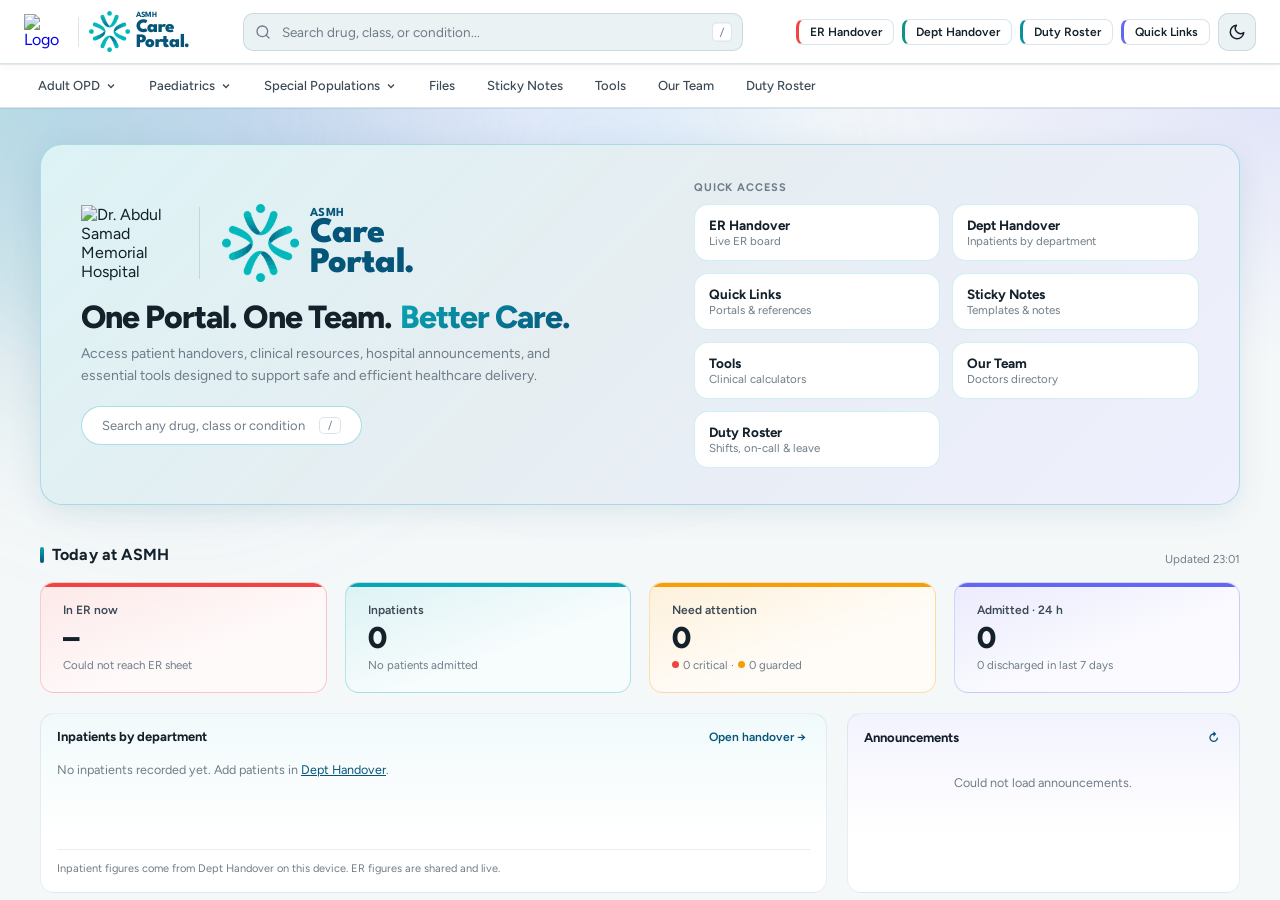
==== commit 5c8ed17f: "Add Staff Duty Roster management system" ====
--- a/index.html
+++ b/index.html
@@ -799,6 +799,7 @@
 .ql-name { font-size: 14px; font-weight: 700; color: var(--text); }
 .ql-desc { font-size: 11px; color: var(--muted); margin-top: 2px; }
 .hov-btn.ql { border-left: 3px solid #6366f1; }
+.hov-btn.roster { border-left: 3px solid #0a8f9e; }
 
 /* ===== ER Dashboard ===== */
 #erDashContent { display:none; flex-direction:column; height:100%; }
@@ -2202,6 +2203,227 @@
 /* Icon slots that used to hold emojis: hide when empty */
 .lp-qa-ic:empty,.dh-sidebar-icon:empty,.dh-empty-icon:empty,.dh-dept-emoji:empty,.cat-icon:empty,.files-icon:empty,.file-card-icon:empty,.sn-card-icon:empty,.tm-dept-hdr>span:empty{display:none !important}
 </style>
+<style id="dept-handover-v2">
+/* ═══ Department Handover v2 — organised, readable, touch-friendly ═══ */
+#deptContent{--dx-crit:#dc2626;--dx-crit-bg:#fef2f2;--dx-guard:#d97706;--dx-guard-bg:#fffbeb;--dx-imp:#2563eb;--dx-imp-bg:#eff6ff;--dx-stab:#16a34a;--dx-stab-bg:#f0fdf4;--dx-teal:var(--accent2,#0a7f8c);--dx-teal-soft:rgba(10,143,158,.09)}
+[data-theme="dark"] #deptContent{--dx-crit:#f87171;--dx-crit-bg:rgba(248,113,113,.10);--dx-guard:#fbbf24;--dx-guard-bg:rgba(251,191,36,.09);--dx-imp:#60a5fa;--dx-imp-bg:rgba(96,165,250,.10);--dx-stab:#4ade80;--dx-stab-bg:rgba(74,222,128,.08);--dx-teal-soft:rgba(95,208,220,.10)}
+#deptContent .dx{display:block;max-width:1400px;margin:0 auto;padding:26px 32px 48px;height:auto;min-height:0;overflow:visible;background:none;border:0}
+#deptContent svg{width:16px;height:16px;fill:none;stroke:currentColor;stroke-width:2;stroke-linecap:round;stroke-linejoin:round;flex-shrink:0}
+
+/* header */
+.dx-head{display:flex;align-items:flex-end;justify-content:space-between;gap:16px;flex-wrap:wrap;margin-bottom:18px}
+.dx-title{font-size:24px;font-weight:700;letter-spacing:-.02em;color:var(--text)}
+.dx-context{font-size:13.5px;color:var(--muted);margin-top:4px}
+.dx-context #dhActiveDeptName{color:var(--text);font-weight:600}
+.dx-head-r{display:flex;align-items:center;gap:8px;flex-wrap:wrap}
+.dx-btn{display:inline-flex;align-items:center;gap:7px;height:38px;padding:0 14px;border-radius:10px;border:1px solid var(--border2);background:var(--card);color:var(--text2);font:inherit;font-size:13px;font-weight:600;cursor:pointer;transition:border-color .12s,color .12s,background .12s}
+.dx-btn:hover{border-color:var(--dx-teal);color:var(--dx-teal)}
+.dx-btn-icon{width:38px;padding:0;justify-content:center}
+.dx-btn-primary{background:var(--accent,#05557a);border-color:var(--accent,#05557a);color:#fff}
+.dx-btn-primary:hover{background:var(--dx-teal);border-color:var(--dx-teal);color:#fff}
+[data-theme="dark"] .dx-btn-primary{color:#0b1a1f}
+.dx-menu-wrap{position:relative}
+.dx-menu{position:absolute;right:0;top:calc(100% + 6px);width:230px;background:var(--card);border:1px solid var(--border2);border-radius:12px;box-shadow:0 16px 36px -14px rgba(0,0,0,.35);padding:6px;z-index:50}
+.dx-menu button{display:block;width:100%;text-align:left;border:0;background:none;padding:9px 10px;border-radius:8px;font:inherit;font-size:13px;color:var(--text);cursor:pointer}
+.dx-menu button:hover{background:var(--dx-teal-soft)}
+.dx-menu p{font-size:11.5px;color:var(--muted);padding:8px 10px 4px;border-top:1px solid var(--border);margin-top:4px}
+
+/* departments */
+.dx-depts{display:flex;align-items:center;gap:8px;flex-wrap:wrap;margin-bottom:16px}
+.dx-dept{position:relative;display:inline-flex;align-items:center;gap:8px;height:36px;padding:0 12px 0 14px;border-radius:999px;border:1px solid var(--border2);background:var(--card);color:var(--text2);font:inherit;font-size:13px;font-weight:600;cursor:pointer;white-space:nowrap}
+.dx-dept b{min-width:22px;height:20px;padding:0 6px;border-radius:10px;background:var(--bg3);color:var(--text2);font-size:11.5px;display:inline-flex;align-items:center;justify-content:center}
+.dx-dept:hover{border-color:var(--dx-teal)}
+.dx-dept.on{background:var(--accent,#05557a);border-color:var(--accent,#05557a);color:#fff}
+.dx-dept.on b{background:rgba(255,255,255,.2);color:#fff}
+[data-theme="dark"] .dx-dept.on{color:#0b1a1f}[data-theme="dark"] .dx-dept.on b{color:#0b1a1f}
+.dx-crit-dot{position:absolute;top:-2px;right:-2px;width:10px;height:10px;border-radius:50%;background:var(--dx-crit);border:2px solid var(--bg)}
+.dx-dept-more{height:36px;border-radius:999px;border:1px dashed var(--border2);background:transparent;color:var(--muted);font:inherit;font-size:13px;padding:0 12px;cursor:pointer;max-width:220px}
+
+/* summary tiles */
+.dx-stats{display:grid;grid-template-columns:repeat(6,minmax(0,1fr));gap:10px;margin-bottom:16px}
+.dx-stat{position:relative;display:flex;flex-direction:column;align-items:flex-start;gap:2px;text-align:left;padding:12px 14px;border-radius:12px;border:1px solid var(--border);background:var(--card);cursor:pointer;font:inherit;color:var(--text);transition:border-color .12s,box-shadow .12s}
+.dx-stat span{font-size:12px;font-weight:600;color:var(--muted);display:flex;align-items:center;gap:7px}
+.dx-stat span::before{content:"";width:8px;height:8px;border-radius:50%;background:var(--c,var(--dx-teal))}
+.dx-stat b{font-size:24px;font-weight:700;letter-spacing:-.02em;line-height:1.2;color:var(--c,var(--text))}
+.dx-stat small{font-size:11px;color:var(--muted)}
+.dx-stat:hover{border-color:var(--c,var(--dx-teal))}
+.dx-stat.on{border-color:var(--c,var(--dx-teal));box-shadow:inset 0 0 0 1px var(--c,var(--dx-teal));background:var(--cbg,var(--dx-teal-soft))}
+.dx-stat.zero b{color:var(--muted)}
+.dx-s-all{--c:var(--text)}.dx-s-all span::before{background:var(--dx-teal)}
+.dx-s-critical{--c:var(--dx-crit);--cbg:var(--dx-crit-bg)}
+.dx-s-guarded{--c:var(--dx-guard);--cbg:var(--dx-guard-bg)}
+.dx-s-improving{--c:var(--dx-imp);--cbg:var(--dx-imp-bg)}
+.dx-s-stable{--c:var(--dx-stab);--cbg:var(--dx-stab-bg)}
+.dx-s-stale{--c:var(--dx-guard);--cbg:var(--dx-guard-bg)}
+.dx-s-stale span::before{border-radius:2px}
+
+/* toolbar */
+.dx-toolbar{display:flex;align-items:center;gap:10px;flex-wrap:wrap;padding:10px;border:1px solid var(--border);border-radius:14px;background:var(--card);margin-bottom:20px}
+.dx-seg{display:inline-flex;background:var(--bg3);border-radius:10px;padding:3px;gap:2px}
+.dx-seg button{display:inline-flex;align-items:center;gap:6px;height:32px;padding:0 12px;border:0;border-radius:8px;background:none;color:var(--muted);font:inherit;font-size:13px;font-weight:600;cursor:pointer}
+.dx-seg button svg{width:14px;height:14px}
+.dx-seg button b{font-size:11.5px;padding:1px 7px;border-radius:9px;background:var(--border);color:var(--text2)}
+.dx-seg button.on,.dx-seg button.active{background:var(--card);color:var(--text);box-shadow:0 1px 3px rgba(0,0,0,.12)}
+.dx-search{flex:1;min-width:220px;display:flex;align-items:center;gap:8px;height:38px;padding:0 12px;border-radius:10px;border:1px solid var(--border2);background:var(--bg);color:var(--muted)}
+.dx-search:focus-within{border-color:var(--dx-teal);box-shadow:0 0 0 3px var(--dx-teal-soft)}
+.dx-search input{flex:1;min-width:0;border:0;background:none;outline:none;font:inherit;font-size:13.5px;color:var(--text)}
+.dx-select{height:38px;border-radius:10px;border:1px solid var(--border2);background:var(--bg);color:var(--text);font:inherit;font-size:13px;padding:0 10px;cursor:pointer}
+
+/* groups */
+.dx-group{margin-bottom:28px}
+.dx-group-h{display:flex;align-items:center;gap:10px;flex-wrap:wrap;padding-bottom:10px;margin-bottom:12px;border-bottom:1px solid var(--border)}
+.dx-group-h h2{font-size:15px;font-weight:700;color:var(--text)}
+.dx-group-h>b{font-size:12px;padding:2px 8px;border-radius:9px;background:var(--bg3);color:var(--text2)}
+.dx-mixes{display:flex;gap:12px;flex-wrap:wrap;margin-left:6px}
+.dx-mix{display:inline-flex;align-items:center;gap:5px;font-size:12px;color:var(--muted)}
+.dx-mix i{width:7px;height:7px;border-radius:50%}
+.dx-mix-critical i{background:var(--dx-crit)}.dx-mix-guarded i{background:var(--dx-guard)}.dx-mix-improving i{background:var(--dx-imp)}.dx-mix-stable i{background:var(--dx-stab)}
+.dx-mix-critical{color:var(--dx-crit);font-weight:600}
+.dx-link{margin-left:auto;border:0;background:none;color:var(--dx-teal);font:inherit;font-size:12.5px;font-weight:600;cursor:pointer;padding:2px 0}
+.dx-link:hover{text-decoration:underline}
+.dx-nonotes .dx-link{margin:0}
+
+/* patient card */
+.dx-grid{display:grid;grid-template-columns:repeat(auto-fill,minmax(400px,1fr));gap:14px;align-items:start}
+.dx-card{position:relative;background:var(--card);border:1px solid var(--border);border-radius:14px;padding:16px 16px 12px 20px;overflow:hidden;transition:box-shadow .15s,border-color .15s}
+.dx-card::before{content:"";position:absolute;left:0;top:0;bottom:0;width:5px;background:var(--c)}
+.dx-card:hover{box-shadow:0 10px 26px -16px rgba(0,0,0,.35);border-color:var(--border2)}
+.dx-card-critical{--c:var(--dx-crit);border-color:color-mix(in srgb,var(--dx-crit) 35%,var(--border))}
+.dx-card-guarded{--c:var(--dx-guard)}.dx-card-improving{--c:var(--dx-imp)}.dx-card-stable{--c:var(--dx-stab)}
+.dx-card-top{display:flex;align-items:center;gap:12px}
+.dx-bed{width:52px;height:52px;flex-shrink:0;border-radius:12px;background:var(--bg3);color:var(--text);display:flex;flex-direction:column;align-items:center;justify-content:center;font-size:19px;font-weight:800;line-height:1}
+.dx-bed small{font-size:10px;font-weight:700;letter-spacing:.06em;color:var(--muted);margin-bottom:3px}
+.dx-bed.none{font-size:10.5px;font-weight:600;color:var(--muted);text-align:center;line-height:1.2}
+.dx-who{flex:1;min-width:0}
+.dx-who h3{font-size:16px;font-weight:700;color:var(--text);line-height:1.25;overflow-wrap:anywhere}
+.dx-sub{font-size:12.5px;color:var(--muted);margin-top:2px}
+.dx-pill{display:inline-flex;align-items:center;gap:6px;height:28px;padding:0 11px;border-radius:999px;border:1px solid transparent;font:inherit;font-size:12px;font-weight:700;cursor:pointer;white-space:nowrap;color:var(--c);background:var(--cbg)}
+.dx-pill i{width:7px;height:7px;border-radius:50%;background:var(--c)}
+.dx-pill:hover{border-color:var(--c)}
+.dx-pill-critical{--c:var(--dx-crit);--cbg:var(--dx-crit-bg)}.dx-pill-guarded{--c:var(--dx-guard);--cbg:var(--dx-guard-bg)}.dx-pill-improving{--c:var(--dx-imp);--cbg:var(--dx-imp-bg)}.dx-pill-stable{--c:var(--dx-stab);--cbg:var(--dx-stab-bg)}
+.dx-dx{font-size:14.5px;font-weight:600;color:var(--text);margin:12px 0 8px;line-height:1.35}
+.dx-meta{display:flex;flex-wrap:wrap;gap:6px 14px;font-size:12.5px;color:var(--muted);margin-bottom:12px}
+.dx-meta span{display:inline-flex;align-items:center;gap:5px}
+.dx-meta svg{width:13px;height:13px}
+.dx-stale{color:var(--dx-guard) !important;font-weight:600}
+.dx-soap{display:grid;grid-template-columns:1fr 1fr;gap:1px;background:var(--border);border:1px solid var(--border);border-radius:10px;overflow:hidden}
+.dx-soap-c{background:var(--card);padding:9px 11px;min-width:0}
+.dx-soap-c span{display:block;font-size:10.5px;font-weight:700;letter-spacing:.06em;text-transform:uppercase;color:var(--muted);margin-bottom:3px}
+.dx-soap-c p{font-size:13px;line-height:1.45;color:var(--text2);white-space:pre-wrap;overflow-wrap:anywhere}
+.dx-soap-c.empty p{color:var(--muted)}
+.dx-soap-p{background:var(--dx-teal-soft)}
+.dx-soap-p span{color:var(--dx-teal)}
+.dx-soap-p p{color:var(--text);font-weight:500}
+.dx-nonotes{font-size:13px;color:var(--muted);padding:10px 12px;border:1px dashed var(--border2);border-radius:10px}
+.dx-card-foot{display:flex;align-items:center;gap:6px;margin-top:12px;padding-top:10px;border-top:1px solid var(--border);flex-wrap:wrap}
+.dx-act{display:inline-flex;align-items:center;gap:6px;height:32px;padding:0 11px;border-radius:8px;border:1px solid var(--border2);background:var(--card);color:var(--text2);font:inherit;font-size:12.5px;font-weight:600;cursor:pointer}
+.dx-act svg{width:14px;height:14px}
+.dx-act:hover{border-color:var(--dx-teal);color:var(--dx-teal)}
+.dx-act-main{background:var(--dx-teal-soft);border-color:transparent;color:var(--dx-teal)}
+.dx-ib{width:32px;height:32px;display:inline-flex;align-items:center;justify-content:center;border-radius:8px;border:1px solid var(--border2);background:var(--card);color:var(--muted);cursor:pointer}
+.dx-ib svg{width:14px;height:14px}
+.dx-ib:hover{color:var(--dx-teal);border-color:var(--dx-teal)}
+.dx-card-foot .dx-ib-del{margin-left:auto;border-color:transparent}
+.dx-ib-del:hover{color:var(--dx-crit) !important;border-color:var(--dx-crit) !important}
+
+/* tables */
+.dx-table-wrap{overflow-x:auto;border:1px solid var(--border);border-radius:14px;background:var(--card)}
+.dx-table{width:100%;border-collapse:collapse;font-size:13px;min-width:760px}
+.dx-table th{text-align:left;font-size:11px;font-weight:700;letter-spacing:.06em;text-transform:uppercase;color:var(--muted);padding:11px 12px;border-bottom:1px solid var(--border);background:var(--bg)}
+.dx-table td{padding:11px 12px;border-bottom:1px solid var(--border);vertical-align:top;color:var(--text2)}
+.dx-table tr:last-child td{border-bottom:0}
+.dx-table tbody tr:hover td{background:var(--dx-teal-soft)}
+.dx-table .nowrap{white-space:nowrap}
+.dx-t-bed{font-weight:800;color:var(--text) !important;font-size:14px}
+.dx-table tr td:first-child{box-shadow:inset 4px 0 0 var(--c,transparent)}
+.dx-row-critical{--c:var(--dx-crit)}.dx-row-guarded{--c:var(--dx-guard)}.dx-row-improving{--c:var(--dx-imp)}.dx-row-stable{--c:var(--dx-stab)}
+.dx-t-name{font-weight:700;color:var(--text)}
+.dx-t-sub{font-size:12px;color:var(--muted);margin-top:2px}
+.dx-t-dx{font-weight:600;color:var(--text)}
+.dx-t-plan{font-size:12.5px;color:var(--text2);margin-top:4px}
+.dx-t-plan b{color:var(--dx-teal);font-size:10.5px;letter-spacing:.06em;text-transform:uppercase;margin-right:4px}
+.dx-t-acts{display:flex;gap:4px}
+.dx-t-notes{max-width:280px}
+.dx-month{font-size:12px;font-weight:700;letter-spacing:.08em;text-transform:uppercase;color:var(--muted);margin:18px 0 10px}
+.dx-month:first-child{margin-top:0}
+
+/* empty states */
+#deptContent .dx-empty{display:none;flex-direction:column;align-items:center;text-align:center;padding:56px 20px;border:1px dashed var(--border2);border-radius:16px;background:var(--card)}
+#deptContent .dx-empty.show{display:flex}
+.dx-empty-ic{width:52px;height:52px;border-radius:14px;background:var(--dx-teal-soft);color:var(--dx-teal);display:flex;align-items:center;justify-content:center;margin-bottom:12px}
+#deptContent .dx-empty-ic svg{width:26px;height:26px}
+#deptContent .dx-empty .dh-empty-title{font-size:16px;font-weight:700;color:var(--text)}
+#deptContent .dx-empty .dh-empty-sub{font-size:13px;color:var(--muted);margin-top:4px}
+
+/* add / edit modal */
+.dx-modal{width:820px !important;max-width:calc(100vw - 24px) !important}
+.dx-modal .dh-modal-body{padding:6px 22px 18px}
+.dx-fsec{padding:16px 0;border-bottom:1px solid var(--border)}
+.dx-fsec:last-child{border-bottom:0}
+.dx-fsec h4{font-size:11.5px;font-weight:700;letter-spacing:.08em;text-transform:uppercase;color:var(--muted);margin-bottom:12px}
+.dx-fsec h4 small{font-weight:600;letter-spacing:.04em;margin-left:6px;padding:1px 6px;border-radius:5px;background:var(--bg3)}
+.dx-grid3{display:grid;grid-template-columns:repeat(3,minmax(0,1fr));gap:12px 14px}
+.dx-grid2{display:grid;grid-template-columns:repeat(2,minmax(0,1fr));gap:12px 14px}
+.dx-span2{grid-column:span 2}
+.dx-modal .dh-form-group{margin:0}
+.dx-modal .dh-label{font-size:12px;font-weight:600;margin-bottom:6px;display:block}
+.dx-modal .dh-input{height:40px;border-radius:10px;font-size:13.5px}
+.dx-modal .dh-textarea{height:auto;min-height:84px;line-height:1.45;padding-top:9px}
+.dx-plan .dh-label{color:var(--dx-teal)}
+.dx-plan .dh-textarea{border-color:color-mix(in srgb,var(--dx-teal) 45%,var(--border2));background:var(--dx-teal-soft)}
+.dx-modal .dh-status-pick{display:flex;gap:8px;flex-wrap:wrap}
+.dx-modal .dh-spick{display:inline-flex;align-items:center;gap:7px;height:38px;padding:0 16px;border-radius:999px;font-size:13px;font-weight:600}
+.dx-modal .dh-spick i{width:8px;height:8px;border-radius:50%;background:currentColor}
+
+/* responsive */
+@media (max-width:1100px){.dx-stats{grid-template-columns:repeat(3,minmax(0,1fr))}}
+@media (max-width:700px){
+  #deptContent .dx{padding:16px 14px 40px}
+  .dx-title{font-size:20px}
+  .dx-head{align-items:stretch}
+  .dx-head-r{width:100%}
+  .dx-head-r .dx-btn-primary{flex:1;justify-content:center}
+  .dx-depts{flex-wrap:nowrap;overflow-x:auto;margin:0 -14px 14px;padding:2px 14px 4px;scrollbar-width:none}
+  .dx-depts::-webkit-scrollbar{display:none}
+  .dx-stats{gap:8px}
+  .dx-stat{padding:10px}
+  .dx-stat b{font-size:20px}
+  .dx-stat small{display:none}
+  .dx-toolbar{padding:8px}
+  .dx-search{order:-1;flex-basis:100%}
+  .dx-tabs{flex:1}.dx-tabs button{flex:1;justify-content:center}
+  .dx-select{flex:1;min-width:0}
+  .dx-grid{grid-template-columns:1fr}
+  .dx-soap{grid-template-columns:1fr}
+  .dx-mixes{display:none}
+  .dx-grid3,.dx-grid2{grid-template-columns:1fr}
+  .dx-span2{grid-column:auto}
+  .dx-modal .dh-modal-body{padding:4px 16px 14px}
+}
+@media (max-width:420px){.dx-act{padding:0 9px}.dx-head-r .dx-btn span{display:none}.dx-head-r .dx-btn-primary span{display:inline}.dx-head-r .dx-btn{width:38px;padding:0;justify-content:center}.dx-head-r .dx-btn-primary{width:auto;padding:0 14px}}
+#deptContent:not([style*="none"]){display:block !important;height:auto !important;min-height:100%;overflow:visible !important}
+#deptContent .dx{width:100%;box-sizing:border-box}
+.dx-modal .dh-label{text-transform:none;letter-spacing:0;color:var(--text2)}
+.dx-modal .dh-input{background:var(--bg)}
+</style>
+<style id="access-control">
+.au-wrap{position:relative}
+.au-chip{display:flex;align-items:center;gap:8px;height:36px;padding:0 10px 0 4px;border-radius:10px;border:1px solid var(--border2);background:var(--bg2);color:var(--text);font:inherit;font-size:13px;font-weight:600;cursor:pointer}
+.au-av{width:28px;height:28px;border-radius:8px;background:var(--accent,#05557a);color:#fff;font-size:11.5px;font-weight:700;display:flex;align-items:center;justify-content:center}
+[data-theme="dark"] .au-av{color:#0b1a1f}
+.au-name{max-width:140px;overflow:hidden;text-overflow:ellipsis;white-space:nowrap}
+.au-menu{position:absolute;right:0;top:calc(100% + 8px);width:260px;background:var(--card);border:1px solid var(--border2);border-radius:12px;box-shadow:0 18px 40px -14px rgba(0,0,0,.35);padding:6px;z-index:400}
+.au-who{padding:10px 10px 12px;border-bottom:1px solid var(--border);margin-bottom:4px;display:flex;flex-direction:column;gap:2px}
+.au-who b{font-size:14px;color:var(--text)}
+.au-who span{font-size:12px;color:var(--muted);overflow-wrap:anywhere}
+.au-who em{font-style:normal;align-self:flex-start;margin-top:6px;font-size:11px;font-weight:700;letter-spacing:.05em;text-transform:uppercase;padding:2px 8px;border-radius:6px;background:var(--bg3);color:var(--text2)}
+.au-who em.admin{background:rgba(10,143,158,.12);color:var(--accent2,#0a7f8c)}
+.au-item{display:block;padding:9px 10px;border-radius:8px;font-size:13px;color:var(--text);text-decoration:none}
+.au-item:hover{background:var(--bg3)}
+.au-out{color:#dc2626}
+.au-wrap[hidden],.au-item[hidden],.au-menu[hidden]{display:none !important}
+@media (max-width:700px){.au-name{display:none}.au-chip{padding:0 4px}}
+</style>
 </head>
 <body>
 
@@ -2221,7 +2443,16 @@
   <div class="hdr-right">
     <button class="hov-btn er" onclick="showERDashboard()" title="ER Handover">ER Handover</button>
     <button class="hov-btn dept" onclick="showDeptHandover()" title="Dept Handover">Dept Handover</button>
+    <a class="hov-btn roster" href="roster.html" title="Staff duty roster" style="text-decoration:none">Duty Roster</a>
     <button class="hov-btn ql" onclick="showQuickLinks()" title="Quick Links">Quick Links</button>
+    <div class="au-wrap" id="auWrap" hidden>
+      <button class="au-chip" id="auChip" onclick="auToggle(event)" aria-label="Account"><span class="au-av" id="auAv">?</span><span class="au-name" id="auName"></span></button>
+      <div class="au-menu" id="auMenu" hidden>
+        <div class="au-who"><b id="auFull"></b><span id="auEmail"></span><em id="auRole"></em></div>
+        <a class="au-item" id="auAdmin" href="https://one.dash.cloudflare.com/" target="_blank" rel="noopener" hidden>Manage staff access</a>
+        <a class="au-item au-out" href="/cdn-cgi/access/logout">Sign out</a>
+      </div>
+    </div>
     <button class="theme-btn" id="themeBtn" aria-label="Toggle theme" title="Switch to dark mode"><svg xmlns="http://www.w3.org/2000/svg" width="18" height="18" viewBox="0 0 24 24" fill="none" stroke="currentColor" stroke-width="2" stroke-linecap="round" stroke-linejoin="round"><path d="M21 12.79A9 9 0 1 1 11.21 3 7 7 0 0 0 21 12.79z"></path></svg></button>
   </div>
 </header>
@@ -2271,6 +2502,9 @@
   <div class="hnav-item" id="hnavItem5">
     <button class="hnav-btn" onclick="showOurTeam()">Our Team</button>
   </div>
+  <div class="hnav-item" id="hnavItemRoster">
+    <a class="hnav-btn" href="roster.html" style="text-decoration:none">Duty Roster</a>
+  </div>
 </nav>
 
 
@@ -2300,6 +2534,7 @@
           <button class="lp-qa-btn" onclick="showStickyNotes()"><span class="lp-qa-ic" style="background:rgba(245,158,11,.14)"></span><span><b>Sticky Notes</b><small>Templates &amp; notes</small></span></button>
           <button class="lp-qa-btn" onclick="showToolsSection()"><span class="lp-qa-ic" style="background:rgba(59,130,246,.12)"></span><span><b>Tools</b><small>Clinical calculators</small></span></button>
           <button class="lp-qa-btn" onclick="showOurTeam()"><span class="lp-qa-ic" style="background:rgba(5,85,122,.12)"></span><span><b>Our Team</b><small>Doctors directory</small></span></button>
+          <a class="lp-qa-btn" href="roster.html" style="text-decoration:none;color:inherit"><span class="lp-qa-ic" style="background:rgba(10,143,158,.12)"></span><span><b>Duty Roster</b><small>Shifts, on-call &amp; leave</small></span></a>
         </div>
       </div>
       </div>
@@ -2452,154 +2687,151 @@
      DEPARTMENT INPATIENT HANDOVER SYSTEM
 ═══════════════════════════════════════════════════════════════ -->
 
-<div class="dh-wrap">
-
-  <!-- Sidebar: Department List -->
-  <aside class="dh-sidebar">
-    <div class="dh-sidebar-header">
-      <span class="dh-sidebar-icon"></span>
-      <span class="dh-sidebar-title">Departments</span>
+<div class="dh-wrap dx">
+
+  <!-- Header -->
+  <div class="dx-head">
+    <div class="dx-head-l">
+      <h1 class="dx-title">Department Handover</h1>
+      <p class="dx-context"><span id="dhActiveDeptName">All Departments</span><span id="dxContext"></span></p>
     </div>
-    <nav class="dh-dept-list" id="dhDeptList"></nav>
-    <div class="dh-side-foot">
-      <div class="dh-side-note">Saved on this device only</div>
-      <button class="dh-side-link" onclick="dhExport()">Export backup</button>
-      <button class="dh-side-link" onclick="document.getElementById('dhImportFile').click()">Import backup</button>
-      <input type="file" id="dhImportFile" accept=".json,application/json" hidden onchange="dhImport(this)">
-    </div>
-  </aside>
-
-  <!-- Main Panel -->
-  <div class="dh-main">
-    <div class="dh-topbar">
-      <div class="dh-topbar-left">
-        <h2 class="dh-dept-name" id="dhActiveDeptName">All Departments</h2>
-        <div class="dh-view-tabs">
-          <button class="dh-view-tab active" id="dhTabActive" onclick="dhSwitchView('active')">
-            <span class="dh-tab-dot dh-dot-green"></span>Inpatients
-            <span class="dh-badge" id="dhBadgeActive">0</span>
-          </button>
-          <button class="dh-view-tab" id="dhTabDischarged" onclick="dhSwitchView('discharged')">
-            <span class="dh-tab-dot dh-dot-gray"></span>Discharged
-            <span class="dh-badge dh-badge-gray" id="dhBadgeDischarged">0</span>
-          </button>
+    <div class="dx-head-r">
+      <button class="dx-btn" onclick="dhCopy()" title="Copy handover as text for WhatsApp / Viber">
+        <svg viewBox="0 0 24 24"><rect x="9" y="9" width="12" height="12" rx="2"/><path d="M5 15H4a1 1 0 0 1-1-1V4a1 1 0 0 1 1-1h10a1 1 0 0 1 1 1v1"/></svg><span>Copy</span></button>
+      <button class="dx-btn" onclick="dhPrint()" title="Print handover sheet">
+        <svg viewBox="0 0 24 24"><path d="M6 9V3h12v6"/><rect x="3" y="9" width="18" height="8" rx="2"/><path d="M6 14h12v7H6z"/></svg><span>Print</span></button>
+      <div class="dx-menu-wrap">
+        <button class="dx-btn dx-btn-icon" onclick="dxToggleMenu(event)" title="More" aria-label="More options"><svg viewBox="0 0 24 24"><circle cx="5" cy="12" r="1.3"/><circle cx="12" cy="12" r="1.3"/><circle cx="19" cy="12" r="1.3"/></svg></button>
+        <div class="dx-menu" id="dxMenu" hidden>
+          <button onclick="dhExport()">Export backup</button>
+          <button onclick="document.getElementById('dhImportFile').click()">Import backup</button>
+          <p>Handover data is saved on this device only.</p>
         </div>
       </div>
-      <div class="dh-top-actions">
-        <button class="dh-tool-btn" onclick="dhCopy()" title="Copy handover as text (for WhatsApp / Viber)"><span>Copy</span></button>
-        <button class="dh-tool-btn" onclick="dhPrint()" title="Print handover sheet"><span>Print</span></button>
-        <button class="dh-add-btn" id="dhAddBtn" onclick="dhOpenAddModal()">
-          <svg width="16" height="16" viewBox="0 0 24 24" fill="none" stroke="currentColor" stroke-width="2.5" stroke-linecap="round"><line x1="12" y1="5" x2="12" y2="19"/><line x1="5" y1="12" x2="19" y2="12"/></svg>
-          Add Patient
-        </button>
-      </div>
-    </div>
-
-    <div class="dh-toolbar">
-      <div class="dh-search">
-        <svg width="15" height="15" viewBox="0 0 24 24" fill="none" stroke="currentColor" stroke-width="2"><circle cx="11" cy="11" r="8"/><line x1="21" y1="21" x2="16.65" y2="16.65"/></svg>
-        <input id="dhSearch" placeholder="Search name, ID, bed, diagnosis…" autocomplete="off" oninput="dhSetQuery(this.value)">
-      </div>
-      <div class="dh-chips" id="dhStatusChips"></div>
-      <div class="dh-toolbar-right">
-        <select id="dhSort" class="dh-sort" onchange="dhSetSort(this.value)" title="Sort patients">
-          <option value="bed">Sort: Bed</option>
-          <option value="status">Sort: Status</option>
-          <option value="days">Sort: Days admitted</option>
-          <option value="name">Sort: Name</option>
-        </select>
-        <div class="dh-seg" title="Layout">
-          <button id="dhLayoutCards" onclick="dhSetLayout('cards')">▦ Cards</button>
-          <button id="dhLayoutList" onclick="dhSetLayout('list')">☰ List</button>
-        </div>
-      </div>
-    </div>
-
-    <div class="dh-view" id="dhViewActive">
-      <div class="dh-empty" id="dhEmptyActive">
-        <div class="dh-empty-icon"></div>
-        <div class="dh-empty-title" id="dhEmptyActiveTitle">No Inpatients</div>
-        <div class="dh-empty-sub" id="dhEmptyActiveSub">Click "Add Patient" to admit a patient.</div>
-      </div>
-      <div id="dhActiveBody"></div>
-    </div>
-
-    <div class="dh-view" id="dhViewDischarged" style="display:none">
-      <div class="dh-empty" id="dhEmptyDischarged">
-        <div class="dh-empty-icon"></div>
-        <div class="dh-empty-title">No Discharged Patients</div>
-        <div class="dh-empty-sub">Discharged patients will appear here.</div>
-      </div>
-      <div class="dh-discharged-list" id="dhDischargedList"></div>
+      <input type="file" id="dhImportFile" accept=".json,application/json" hidden onchange="dhImport(this)">
+      <button class="dx-btn dx-btn-primary" id="dhAddBtn" onclick="dhOpenAddModal()">
+        <svg viewBox="0 0 24 24"><path d="M12 5v14M5 12h14"/></svg><span>Add patient</span></button>
     </div>
   </div>
+
+  <!-- Department switcher -->
+  <nav class="dx-depts" id="dhDeptList" aria-label="Departments"></nav>
+
+  <!-- Status summary (click to filter) -->
+  <div class="dx-stats" id="dhStatusChips"></div>
+
+  <!-- Toolbar -->
+  <div class="dx-toolbar">
+    <div class="dx-seg dx-tabs" role="tablist">
+      <button id="dhTabActive" class="active" onclick="dhSwitchView('active')">Inpatients <b id="dhBadgeActive">0</b></button>
+      <button id="dhTabDischarged" onclick="dhSwitchView('discharged')">Discharged <b id="dhBadgeDischarged">0</b></button>
+    </div>
+    <div class="dx-search">
+      <svg viewBox="0 0 24 24"><circle cx="11" cy="11" r="7"/><path d="M20 20l-3.5-3.5"/></svg>
+      <input id="dhSearch" placeholder="Search name, ID, bed, diagnosis, doctor…" autocomplete="off" oninput="dhSetQuery(this.value)">
+    </div>
+    <select id="dhSort" class="dx-select" onchange="dhSetSort(this.value)" title="Sort patients">
+      <option value="bed">Sort by bed</option>
+      <option value="status">Sort by status</option>
+      <option value="days">Sort by days admitted</option>
+      <option value="name">Sort by name</option>
+    </select>
+    <div class="dx-seg dh-seg" title="Layout">
+      <button id="dhLayoutCards" onclick="dhSetLayout('cards')" title="Cards"><svg viewBox="0 0 24 24"><rect x="3" y="3" width="7.5" height="7.5" rx="1.5"/><rect x="13.5" y="3" width="7.5" height="7.5" rx="1.5"/><rect x="3" y="13.5" width="7.5" height="7.5" rx="1.5"/><rect x="13.5" y="13.5" width="7.5" height="7.5" rx="1.5"/></svg>Cards</button>
+      <button id="dhLayoutList" onclick="dhSetLayout('list')" title="Table"><svg viewBox="0 0 24 24"><path d="M3 6h18M3 12h18M3 18h18"/></svg>Table</button>
+    </div>
+  </div>
+
+  <div class="dh-view" id="dhViewActive">
+    <div class="dh-empty dx-empty" id="dhEmptyActive">
+      <div class="dx-empty-ic"><svg viewBox="0 0 24 24"><path d="M2 5v14M2 15h20v4M22 15v-3a3 3 0 0 0-3-3h-8v6"/><circle cx="6.5" cy="11" r="2"/></svg></div>
+      <div class="dh-empty-title" id="dhEmptyActiveTitle">No inpatients</div>
+      <div class="dh-empty-sub" id="dhEmptyActiveSub">Click “Add patient” to admit a patient.</div>
+    </div>
+    <div id="dhActiveBody"></div>
+  </div>
+
+  <div class="dh-view" id="dhViewDischarged" style="display:none">
+    <div class="dh-empty dx-empty" id="dhEmptyDischarged">
+      <div class="dx-empty-ic"><svg viewBox="0 0 24 24"><path d="M9 21H5a2 2 0 0 1-2-2V5a2 2 0 0 1 2-2h4M16 17l5-5-5-5M21 12H9"/></svg></div>
+      <div class="dh-empty-title">No discharged patients</div>
+      <div class="dh-empty-sub">Discharged patients will appear here.</div>
+    </div>
+    <div class="dh-discharged-list" id="dhDischargedList"></div>
+  </div>
 </div>
 
 <!-- ── Add / Edit Patient Modal ── -->
 <div class="dh-modal-bg" id="dhModalBg" onclick="dhCloseModal(event)">
-  <div class="dh-modal">
+  <div class="dh-modal dx-modal">
     <div class="dh-modal-header">
       <h3 class="dh-modal-title" id="dhModalTitle">Add Patient</h3>
-      <button class="dh-modal-close" onclick="dhCloseModal(null)">✕</button>
+      <button class="dh-modal-close" onclick="dhCloseModal(null)" aria-label="Close">✕</button>
     </div>
     <div class="dh-modal-body">
-      <div class="dh-form-row">
-        <div class="dh-form-group">
-          <label class="dh-label">Department <span class="dh-required">*</span></label>
-          <select class="dh-input" id="dhPtDept"></select>
-        </div>
-        <div class="dh-form-group">
-          <label class="dh-label">Status</label>
-          <div class="dh-status-pick" id="dhPtStatusPick"></div>
-        </div>
-      </div>
-      <div class="dh-form-row">
-        <div class="dh-form-group">
-          <label class="dh-label">Patient Name <span class="dh-required">*</span></label>
-          <input class="dh-input" id="dhPtName" placeholder="Full name" autocomplete="off"/>
-        </div>
-        <div class="dh-form-group">
-          <label class="dh-label">ID Card / MRN</label>
-          <input class="dh-input" id="dhPtMrn" placeholder="e.g. A123456" autocomplete="off"/>
-        </div>
-      </div>
-      <div class="dh-form-row">
-        <div class="dh-form-group">
-          <label class="dh-label">Age / Sex</label>
-          <input class="dh-input" id="dhPtAge" placeholder="e.g. 35Y/M" autocomplete="off"/>
-        </div>
-        <div class="dh-form-group">
-          <label class="dh-label">Ward / Bed</label>
-          <div class="dh-inline2">
-            <select class="dh-input" id="dhPtWard" onchange="dhWardChanged()"><option value="">Ward…</option><option value="PW">PW</option><option value="SW">SW</option><option value="PVT">PVT</option></select>
-            <select class="dh-input" id="dhPtBedNum" disabled><option value="">Bed…</option></select>
+      <section class="dx-fsec">
+        <h4>Patient</h4>
+        <div class="dx-grid3">
+          <div class="dh-form-group dx-span2">
+            <label class="dh-label" for="dhPtName">Patient name <span class="dh-required">*</span></label>
+            <input class="dh-input" id="dhPtName" placeholder="Full name" autocomplete="off"/>
+          </div>
+          <div class="dh-form-group">
+            <label class="dh-label" for="dhPtAge">Age / Sex</label>
+            <input class="dh-input" id="dhPtAge" placeholder="e.g. 35Y/M" autocomplete="off"/>
+          </div>
+          <div class="dh-form-group">
+            <label class="dh-label" for="dhPtMrn">ID card / MRN</label>
+            <input class="dh-input" id="dhPtMrn" placeholder="e.g. A123456" autocomplete="off"/>
+          </div>
+          <div class="dh-form-group dx-span2">
+            <label class="dh-label" for="dhPtDiag">Primary diagnosis <span class="dh-required">*</span></label>
+            <input class="dh-input" id="dhPtDiag" placeholder="e.g. Community-acquired pneumonia" autocomplete="off"/>
           </div>
         </div>
-      </div>
-      <div class="dh-form-group">
-        <label class="dh-label">Primary Diagnosis <span class="dh-required">*</span></label>
-        <input class="dh-input" id="dhPtDiag" placeholder="e.g. Community-acquired pneumonia" autocomplete="off"/>
-      </div>
-      <div class="dh-form-row">
-        <div class="dh-form-group">
-          <label class="dh-label">Admission Date</label>
-          <input class="dh-input" id="dhPtDate" type="datetime-local"/>
+      </section>
+      <section class="dx-fsec">
+        <h4>Admission</h4>
+        <div class="dx-grid3">
+          <div class="dh-form-group">
+            <label class="dh-label" for="dhPtDept">Department <span class="dh-required">*</span></label>
+            <select class="dh-input" id="dhPtDept"></select>
+          </div>
+          <div class="dh-form-group">
+            <label class="dh-label" for="dhPtWard">Ward / Bed</label>
+            <div class="dh-inline2">
+              <select class="dh-input" id="dhPtWard" onchange="dhWardChanged()"><option value="">Ward…</option><option value="PW">PW</option><option value="SW">SW</option><option value="PVT">PVT</option></select>
+              <select class="dh-input" id="dhPtBedNum" disabled aria-label="Bed"><option value="">Bed…</option></select>
+            </div>
+          </div>
+          <div class="dh-form-group">
+            <label class="dh-label" for="dhPtDate">Admitted on</label>
+            <input class="dh-input" id="dhPtDate" type="datetime-local"/>
+          </div>
+          <div class="dh-form-group">
+            <label class="dh-label" for="dhPtDoctor">Consultant</label>
+            <input class="dh-input" id="dhPtDoctor" placeholder="Dr. Name" autocomplete="off" list="dhDoctorList"/>
+            <datalist id="dhDoctorList"></datalist>
+          </div>
+          <div class="dh-form-group">
+            <label class="dh-label" for="dhPtEnteredBy">Entered by</label>
+            <input class="dh-input" id="dhPtEnteredBy" placeholder="Dr. Name" autocomplete="off"/>
+          </div>
         </div>
-        <div class="dh-form-group">
-          <label class="dh-label">Consultant</label>
-          <input class="dh-input" id="dhPtDoctor" placeholder="Dr. Name" autocomplete="off" list="dhDoctorList"/>
-          <datalist id="dhDoctorList"></datalist>
+      </section>
+      <section class="dx-fsec">
+        <h4>Clinical status</h4>
+        <div class="dh-status-pick" id="dhPtStatusPick"></div>
+      </section>
+      <section class="dx-fsec">
+        <h4>Handover notes <small>SOAP</small></h4>
+        <div class="dx-grid2">
+          <div class="dh-form-group"><label class="dh-label" for="dhSoapS">S — Subjective</label><textarea class="dh-input dh-textarea" id="dhSoapS" placeholder="Symptoms, complaints, overnight events…" rows="3"></textarea></div>
+          <div class="dh-form-group"><label class="dh-label" for="dhSoapO">O — Objective</label><textarea class="dh-input dh-textarea" id="dhSoapO" placeholder="Vitals, exam, investigation results…" rows="3"></textarea></div>
+          <div class="dh-form-group"><label class="dh-label" for="dhSoapA">A — Assessment</label><textarea class="dh-input dh-textarea" id="dhSoapA" placeholder="Clinical impression…" rows="3"></textarea></div>
+          <div class="dh-form-group dx-plan"><label class="dh-label" for="dhSoapP">P — Plan / to-do for next shift</label><textarea class="dh-input dh-textarea" id="dhSoapP" placeholder="Plan, pending investigations, jobs for next shift…" rows="3"></textarea></div>
         </div>
-      </div>
-      <div class="dh-form-group">
-        <label class="dh-label">Entered By</label>
-        <input class="dh-input" id="dhPtEnteredBy" placeholder="Dr. Name" autocomplete="off"/>
-      </div>
-      <div class="dh-soap-hdr">Handover (SOAP)</div>
-      <div class="dh-form-group"><label class="dh-label">S — Subjective</label><textarea class="dh-input dh-textarea" id="dhSoapS" placeholder="Symptoms, complaints, overnight events…" rows="2"></textarea></div>
-      <div class="dh-form-group"><label class="dh-label">O — Objective</label><textarea class="dh-input dh-textarea" id="dhSoapO" placeholder="Vitals, exam, investigation results…" rows="2"></textarea></div>
-      <div class="dh-form-group"><label class="dh-label">A — Assessment</label><textarea class="dh-input dh-textarea" id="dhSoapA" placeholder="Clinical impression…" rows="2"></textarea></div>
-      <div class="dh-form-group"><label class="dh-label">P — Plan / To-do</label><textarea class="dh-input dh-textarea" id="dhSoapP" placeholder="Plan, pending investigations, jobs for next shift…" rows="2"></textarea></div>
+      </section>
     </div>
     <div class="dh-modal-footer">
       <span class="dh-kbd-hint">Ctrl + Enter to save · Esc to close</span>
@@ -2667,7 +2899,7 @@
     </div>
     <nav class="sf-col" aria-label="Categories"><h4>Categories</h4><a href="#" onclick="hnavGo('pain');return false">Pain &amp; Fever</a><a href="#" onclick="hnavGo('respiratory');return false">Respiratory</a><a href="#" onclick="hnavGo('cardiovascular');return false">Cardiovascular</a><a href="#" onclick="hnavGo('gi');return false">Gastroenterology</a><a href="#" onclick="hnavGo('antibiotics');return false">Antibiotics</a><a href="#" onclick="hnavGo('antifungal');return false">Antifungal &amp; Antiviral</a></nav>
     <nav class="sf-col" aria-label="Populations"><h4>Populations</h4><a href="#" onclick="hnavGo('paed-opd');return false">Paeds OPD</a><a href="#" onclick="hnavGo('paed-acute');return false">Paeds Acute</a><a href="#" onclick="hnavGo('gynae');return false">Gynaecology</a><a href="#" onclick="hnavGo('pregnancy');return false">Pregnancy</a><a href="#" onclick="hnavGo('lactation');return false">Lactation</a><a href="#" onclick="hnavGo('g6pd');return false">G6PD Guide</a></nav>
-    <nav class="sf-col" aria-label="Portal"><h4>Portal</h4><a href="#" onclick="showERDashboard();return false">ER Handover</a><a href="#" onclick="showDeptHandover();return false">Dept Handover</a><a href="#" onclick="showQuickLinks();return false">Quick Links</a><a href="#" onclick="showStickyNotes();return false">Sticky Notes</a><a href="#" onclick="showToolsSection();return false">Tools</a><a href="#" onclick="showOurTeam();return false">Our Team</a></nav>
+    <nav class="sf-col" aria-label="Portal"><h4>Portal</h4><a href="#" onclick="showERDashboard();return false">ER Handover</a><a href="#" onclick="showDeptHandover();return false">Dept Handover</a><a href="#" onclick="showQuickLinks();return false">Quick Links</a><a href="#" onclick="showStickyNotes();return false">Sticky Notes</a><a href="#" onclick="showToolsSection();return false">Tools</a><a href="#" onclick="showOurTeam();return false">Our Team</a><a href="roster.html">Duty Roster</a></nav>
     <nav class="sf-col" aria-label="Resources"><h4>Resources</h4><a href="#" onclick="hnavGo('files');return false">National Guidelines</a><a href="https://dranoof.github.io/myportal/">Dr. ASMH Portal</a><a href="https://asmh.gov.mv" target="_blank" rel="noopener">ASMH Website</a><a href="#" onclick="showDisclaimer();return false">Disclaimer</a></nav>
   </div>
   <div class="sf-bottom">
@@ -4448,11 +4680,15 @@
     });
     return arr;
   }
+  function shiftStart(){var d=new Date(),h=d.getHours();d.setMinutes(0,0,0);d.setHours(h<8?0:h<16?8:16);return d.getTime()}
+  function lastTouch(p){return p.updatedAt||p.createdAt||(p.admDate?new Date(p.admDate).getTime():0)}
+  function isStale(p){return lastTouch(p)<shiftStart()}
+  function rel(t){if(!t)return'';var m=Math.round((Date.now()-t)/6e4);if(m<1)return'just now';if(m<60)return m+' min ago';var h=Math.round(m/60);if(h<24)return h+' h ago';var d=Math.round(h/24);return d+' day'+(d>1?'s':'')+' ago'}
   function visibleActive(){
     var all=collect('active').filter(matches);
-    var counts={all:all.length};STATUSES.forEach(function(s){counts[s.id]=0});
-    all.forEach(function(it){counts[statusOf(it.p)]++});
-    var list=dhStatusFilter==='all'?all:all.filter(function(it){return statusOf(it.p)===dhStatusFilter});
+    var counts={all:all.length,stale:0};STATUSES.forEach(function(s){counts[s.id]=0});
+    all.forEach(function(it){counts[statusOf(it.p)]++;if(isStale(it.p))counts.stale++});
+    var list=dhStatusFilter==='all'?all:dhStatusFilter==='stale'?all.filter(function(it){return isStale(it.p)}):all.filter(function(it){return statusOf(it.p)===dhStatusFilter});
     return {list:sortItems(list),counts:counts};
   }
 
@@ -4472,31 +4708,33 @@
       list.dataset.built='1';
       var opts=DEPARTMENTS.filter(function(d){return !d.legacy}).map(function(d){return '<option value="'+d.id+'">'+d.label+'</option>'}).join('');
       $('dhPtDept').innerHTML=opts;$('dhTransferDept').innerHTML=opts;
-      $('dhPtStatusPick').innerHTML=STATUSES.map(function(s){return '<button type="button" class="dh-spick dh-spick-'+s.id+'" data-s="'+s.id+'" onclick="dhPickStatus(\''+s.id+'\')">'+s.label+'</button>'}).join('');
-      var all=document.createElement('button');
-      all.className='dh-dept-btn dh-dept-all';all.dataset.deptId='all';
-      all.innerHTML='<span class="dh-dept-emoji"></span><span class="dh-dept-label">All Departments</span><span class="dh-dept-count" id="dhCount_all">0</span>';
-      all.addEventListener('click',function(){dhSelectDept('all')});
-      list.appendChild(all);
-      DEPARTMENTS.forEach(function(d){
-        if(d.legacy){var _x=dhLoad()[d.id];if(!_x||!((_x.active||[]).length+(_x.discharged||[]).length))return}
-        var b=document.createElement('button');
-        b.className='dh-dept-btn';b.dataset.deptId=d.id;
-        b.innerHTML='<span class="dh-dept-emoji">'+d.emoji+'</span><span class="dh-dept-label">'+d.label+'</span><span class="dh-dept-count" id="dhCount_'+d.id+'"></span>';
-        b.addEventListener('click',function(){dhSelectDept(d.id)});
-        list.appendChild(b);
-      });
+      $('dhPtStatusPick').innerHTML=STATUSES.map(function(s){return '<button type="button" class="dh-spick dh-spick-'+s.id+'" data-s="'+s.id+'" onclick="dhPickStatus(\''+s.id+'\')"><i></i>'+s.label+'</button>'}).join('');
       $('dhSort').value=dhSort;
+      document.addEventListener('click',function(e){if(!e.target.closest('.dx-menu-wrap')){var m=$('dxMenu');if(m)m.hidden=true}});
     }
     dhSelectDept(dhActiveDept,true);
   };
+  window.dxToggleMenu=function(e){e.stopPropagation();var m=$('dxMenu');m.hidden=!m.hidden};
+
+  function dhRenderDepts(){
+    var list=$('dhDeptList');if(!list)return;
+    var d=dhLoad(),total=0,pills=[],rest=[];
+    DEPARTMENTS.forEach(function(dep){
+      var act=(d[dep.id]&&d[dep.id].active)||[],n=act.length,crit=act.filter(function(p){return statusOf(p)==='critical'}).length;total+=n;
+      var hasAny=n||((d[dep.id]&&d[dep.id].discharged)||[]).length;
+      if(dep.legacy&&!hasAny)return;
+      if(n||dep.id===dhActiveDept)pills.push({dep:dep,n:n,crit:crit});else rest.push(dep);
+    });
+    var pill=function(id,label,n,crit){return '<button class="dx-dept'+(dhActiveDept===id?' on':'')+'" onclick="dhSelectDept(\''+id+'\')">'+label+'<b>'+n+'</b>'+(crit?'<i class="dx-crit-dot" title="'+crit+' critical"></i>':'')+'</button>'};
+    list.innerHTML=pill('all','All departments',total,0)+pills.map(function(x){return pill(x.dep.id,x.dep.label,x.n,x.crit)}).join('')+
+      (rest.length?'<select class="dx-dept-more" onchange="if(this.value)dhSelectDept(this.value)" aria-label="Other departments"><option value="">Other departments…</option>'+rest.map(function(dep){return '<option value="'+dep.id+'">'+dep.label+'</option>'}).join('')+'</select>':'');
+  }
 
   window.dhSelectDept=function(id,keepView){
     if(id!=='all'&&!DEPARTMENTS.some(function(d){return d.id===id}))id='all';
     dhActiveDept=id;saveUi();
     if(!keepView)dhActiveView='active';
-    document.querySelectorAll('.dh-dept-btn').forEach(function(b){b.classList.toggle('active',b.dataset.deptId===id)});
-    $('dhActiveDeptName').innerHTML=id==='all'?'All Departments':deptById(id).label;
+    $('dhActiveDeptName').innerHTML=id==='all'?'All departments':deptById(id).label;
     dhSwitchView(dhActiveView);
   };
 
@@ -4519,20 +4757,25 @@
 
   /* ---------- render ---------- */
   function dhRender(){
-    var v=visibleActive();
-    // chips
-    $('dhStatusChips').innerHTML='<button class="dh-chip'+(dhStatusFilter==='all'?' on':'')+'" onclick="dhSetStatusFilter(\'all\')">All <b>'+v.counts.all+'</b></button>'+
-      STATUSES.map(function(s){return '<button class="dh-chip dh-chip-'+s.id+(dhStatusFilter===s.id?' on':'')+'" onclick="dhSetStatusFilter(\''+s.id+'\')"><i></i>'+s.label+' <b>'+v.counts[s.id]+'</b></button>'}).join('');
+    var v=visibleActive(),c=v.counts;
+    // summary tiles (click to filter)
+    var tile=function(id,label,n,cls,sub){return '<button class="dx-stat '+cls+(dhStatusFilter===id?' on':'')+(n?'':' zero')+'" onclick="dhSetStatusFilter(\''+(dhStatusFilter===id&&id!=='all'?'all':id)+'\')"><span>'+label+'</span><b>'+n+'</b>'+(sub?'<small>'+sub+'</small>':'')+'</button>'};
+    $('dhStatusChips').innerHTML=tile('all','Inpatients',c.all,'dx-s-all','Show all')+
+      tile('critical','Critical',c.critical,'dx-s-critical')+tile('guarded','Guarded',c.guarded,'dx-s-guarded')+
+      tile('improving','Improving',c.improving,'dx-s-improving')+tile('stable','Stable',c.stable,'dx-s-stable')+
+      tile('stale','Needs update',c.stale,'dx-s-stale','Not updated this shift');
     $('dhLayoutCards').classList.toggle('on',dhLayout==='cards');
     $('dhLayoutList').classList.toggle('on',dhLayout==='list');
+    var ctx=$('dxContext');
+    if(ctx){var tot=collect('active').length;ctx.textContent=' · '+tot+' inpatient'+(tot===1?'':'s')+(c.critical?' · '+c.critical+' critical':'')+' · '+new Date().toLocaleDateString('en-GB',{weekday:'short',day:'numeric',month:'short'})}
 
     var body=$('dhActiveBody'),emA=$('dhEmptyActive');
     body.innerHTML='';
     if(!v.list.length){
       emA.classList.add('show');
       var none=collect('active').length===0;
-      $('dhEmptyActiveTitle').textContent=none?'No Inpatients':'No matches';
-      $('dhEmptyActiveSub').textContent=none?'Click "Add Patient" to admit a patient.':'Try a different search or status filter.';
+      $('dhEmptyActiveTitle').textContent=none?'No inpatients':'No matching patients';
+      $('dhEmptyActiveSub').textContent=none?'Click “Add patient” to admit a patient.':'Try a different search or filter.';
     }else{
       emA.classList.remove('show');
       var groups=[];
@@ -4540,9 +4783,15 @@
         DEPARTMENTS.forEach(function(d){var g=v.list.filter(function(it){return it.dept===d.id});if(g.length)groups.push({dept:d,items:g})});
       }else groups.push({dept:null,items:v.list});
       groups.forEach(function(g){
-        if(g.dept){var h=document.createElement('div');h.className='dh-group-hdr';h.innerHTML='<span>'+g.dept.emoji+' '+g.dept.label+'</span><b>'+g.items.length+'</b><button class="dh-group-open" onclick="dhSelectDept(\''+g.dept.id+'\')">Open →</button>';body.appendChild(h)}
-        if(dhLayout==='list')body.appendChild(dhTable(g.items));
-        else{var grid=document.createElement('div');grid.className='dh-patient-grid';g.items.forEach(function(it){grid.appendChild(dhCard(it))});body.appendChild(grid)}
+        var sec=document.createElement('section');sec.className='dx-group';
+        if(g.dept){
+          var sc={};g.items.forEach(function(it){var k=statusOf(it.p);sc[k]=(sc[k]||0)+1});
+          var mix=STATUSES.filter(function(s){return sc[s.id]}).map(function(s){return '<span class="dx-mix dx-mix-'+s.id+'"><i></i>'+sc[s.id]+' '+s.label.toLowerCase()+'</span>'}).join('');
+          sec.innerHTML='<div class="dx-group-h"><h2>'+g.dept.label+'</h2><b>'+g.items.length+'</b><div class="dx-mixes">'+mix+'</div><button class="dx-link" onclick="dhSelectDept(\''+g.dept.id+'\')">Open department →</button></div>';
+        }
+        if(dhLayout==='list')sec.appendChild(dhTable(g.items));
+        else{var grid=document.createElement('div');grid.className='dx-grid';g.items.forEach(function(it){grid.appendChild(dhCard(it))});sec.appendChild(grid)}
+        body.appendChild(sec);
       });
     }
 
@@ -4557,93 +4806,106 @@
       dc.forEach(function(it){
         var m=it.p.dischargeDate?new Date(it.p.dischargeDate).toLocaleString('en-GB',{month:'long',year:'numeric'}):'Unknown';
         if(m!==lastMonth){
-          var hdr=document.createElement('div');hdr.className='dh-month-hdr';hdr.textContent=m;dcList.appendChild(hdr);lastMonth=m;
-          var wrap=document.createElement('div');wrap.className='dh-table-wrap';
-          wrap.innerHTML='<table class="dh-table"><thead><tr><th>Discharged</th><th>Patient</th><th>Bed</th>'+(dhActiveDept==='all'?'<th>Dept</th>':'')+'<th>Diagnosis</th><th>Admitted</th><th>Consultant</th><th>Remarks</th><th></th></tr></thead><tbody></tbody></table>';
+          var hdr=document.createElement('div');hdr.className='dx-month';hdr.textContent=m;dcList.appendChild(hdr);lastMonth=m;
+          var wrap=document.createElement('div');wrap.className='dx-table-wrap';
+          wrap.innerHTML='<table class="dx-table"><thead><tr><th>Discharged</th><th>Patient</th><th>Bed</th>'+(dhActiveDept==='all'?'<th>Department</th>':'')+'<th>Diagnosis</th><th>Admitted</th><th>Consultant</th><th>Discharge notes</th><th></th></tr></thead><tbody></tbody></table>';
           dcList.appendChild(wrap);tbody=wrap.querySelector('tbody');
         }
         var p=it.p,tr=document.createElement('tr');
         tr.innerHTML='<td class="nowrap">'+fmtDate(p.dischargeDate,true)+'</td>'+
-          '<td><div class="dh-t-name">'+esc(p.name)+'</div><div class="dh-t-sub">'+esc([p.mrn,p.age].filter(Boolean).join(' · '))+'</div></td>'+
-          '<td class="nowrap">'+esc(p.bed||'--')+'</td>'+
-          (dhActiveDept==='all'?'<td class="nowrap">'+deptById(it.dept).label+'</td>':'')+
+          '<td><div class="dx-t-name">'+esc(p.name)+'</div><div class="dx-t-sub">'+esc([p.age,p.mrn].filter(Boolean).join(' · '))+'</div></td>'+
+          '<td class="nowrap">'+esc(p.bed||'—')+'</td>'+
+          (dhActiveDept==='all'?'<td>'+deptById(it.dept).label+'</td>':'')+
           '<td>'+esc(p.diagnosis)+'</td>'+
           '<td class="nowrap">'+fmtDate(p.admDate,false)+'</td>'+
-          '<td>'+esc(p.doctor||'--')+'</td>'+
-          '<td class="dh-t-remarks">'+esc(p.dischargeNotes||'--')+'</td>'+
-          '<td class="nowrap"><button class="dh-mini-btn" onclick="dhReadmit(\''+p.id+'\',\''+it.dept+'\')">↩ Re-admit</button></td>';
+          '<td>'+esc(p.doctor||'—')+'</td>'+
+          '<td class="dx-t-notes">'+esc(p.dischargeNotes||'—')+'</td>'+
+          '<td class="nowrap"><button class="dx-act" onclick="dhReadmit(\''+p.id+'\',\''+it.dept+'\')">Re-admit</button></td>';
         tbody.appendChild(tr);
       });
     }
 
     $('dhBadgeActive').textContent=collect('active').length;
     $('dhBadgeDischarged').textContent=collect('discharged').length;
-    dhRefreshCounts();
+    dhRenderDepts();
   }
   window.dhRender=dhRender;
 
+  var IC={
+    edit:'<svg viewBox="0 0 24 24"><path d="M12 20h9"/><path d="M16.5 3.5a2.1 2.1 0 0 1 3 3L7 19l-4 1 1-4z"/></svg>',
+    move:'<svg viewBox="0 0 24 24"><path d="M7 4 3 8l4 4"/><path d="M3 8h14"/><path d="m17 20 4-4-4-4"/><path d="M21 16H7"/></svg>',
+    out:'<svg viewBox="0 0 24 24"><path d="M20 6 9 17l-5-5"/></svg>',
+    del:'<svg viewBox="0 0 24 24"><path d="M3 6h18"/><path d="M8 6V4h8v2"/><path d="M19 6l-1 14H6L5 6"/></svg>',
+    clock:'<svg viewBox="0 0 24 24"><circle cx="12" cy="12" r="9"/><path d="M12 7v5l3 2"/></svg>',
+    user:'<svg viewBox="0 0 24 24"><circle cx="12" cy="8" r="4"/><path d="M4 21a8 8 0 0 1 16 0"/></svg>',
+    cal:'<svg viewBox="0 0 24 24"><rect x="3" y="4.5" width="18" height="16.5" rx="2"/><path d="M3 9.5h18M8 2.5v4M16 2.5v4"/></svg>'
+  };
   function statusPill(it){
     var s=statusOf(it.p);
-    return '<button class="dh-status-pill dh-status-'+s+'" title="Click to change status" onclick="dhCycleStatus(\''+it.p.id+'\',\''+it.dept+'\')">'+statusLabel(s)+'</button>';
+    return '<button class="dx-pill dx-pill-'+s+'" title="Click to change status" onclick="dhCycleStatus(\''+it.p.id+'\',\''+it.dept+'\')"><i></i>'+statusLabel(s)+'</button>';
   }
-  function actions(it){
+  function actions(it,compact){
     var a='\''+it.p.id+'\',\''+it.dept+'\'';
-    return '<button class="dh-icon-btn" title="Edit" onclick="dhEditPatient('+a+')"><svg width="15" height="15" viewBox="0 0 24 24" fill="none" stroke="currentColor" stroke-width="2" stroke-linecap="round" stroke-linejoin="round" aria-hidden="true"><path d="M12 20h9"/><path d="M16.5 3.5a2.1 2.1 0 0 1 3 3L7 19l-4 1 1-4z"/></svg></button>'+
-      '<button class="dh-icon-btn" title="Transfer to another department" onclick="dhOpenTransfer('+a+')">⇄</button>'+
-      '<button class="dh-icon-btn dh-icon-dc" title="Discharge" onclick="dhOpenDischarge('+a+')"><svg width="15" height="15" viewBox="0 0 24 24" fill="none" stroke="currentColor" stroke-width="2" stroke-linecap="round" stroke-linejoin="round" aria-hidden="true"><path d="M20 6 9 17l-5-5"/></svg></button>'+
-      '<button class="dh-icon-btn dh-icon-del" title="Remove" onclick="dhDeletePatient('+a+')"><svg width="15" height="15" viewBox="0 0 24 24" fill="none" stroke="currentColor" stroke-width="2" stroke-linecap="round" stroke-linejoin="round" aria-hidden="true"><path d="M3 6h18"/><path d="M8 6V4h8v2"/><path d="M19 6l-1 14H6L5 6"/></svg></button>';
+    if(compact)return '<button class="dx-ib" title="Update handover" onclick="dhEditPatient('+a+')">'+IC.edit+'</button>'+
+      '<button class="dx-ib" title="Transfer" onclick="dhOpenTransfer('+a+')">'+IC.move+'</button>'+
+      '<button class="dx-ib" title="Discharge" onclick="dhOpenDischarge('+a+')">'+IC.out+'</button>'+
+      '<button class="dx-ib dx-ib-del" title="Remove" onclick="dhDeletePatient('+a+')">'+IC.del+'</button>';
+    return '<button class="dx-act dx-act-main" onclick="dhEditPatient('+a+')">'+IC.edit+'Update</button>'+
+      '<button class="dx-act" onclick="dhOpenTransfer('+a+')">'+IC.move+'Transfer</button>'+
+      '<button class="dx-act" onclick="dhOpenDischarge('+a+')">'+IC.out+'Discharge</button>'+
+      '<button class="dx-ib dx-ib-del" title="Remove patient" onclick="dhDeletePatient('+a+')">'+IC.del+'</button>';
   }
   function soapHtml(p){
     var rows=[['S',p.soapS],['O',p.soapO],['A',p.soapA],['P',p.soapP]].filter(function(r){return r[1]});
     if(!rows.length)return '';
     return rows.map(function(r){return '<div class="dh-soap-row"><b>'+r[0]+'</b><span>'+esc(r[1])+'</span></div>'}).join('');
   }
+  function soapGrid(p){
+    var L=[['Subjective',p.soapS,'s'],['Objective',p.soapO,'o'],['Assessment',p.soapA,'a'],['Plan / to-do',p.soapP,'p']];
+    if(!L.some(function(r){return r[1]}))return '<div class="dx-nonotes">No handover notes yet — <button class="dx-link" onclick="dhEditPatient(\''+p.id+'\',\''+(p._dept||'')+'\')">add notes</button></div>';
+    return '<div class="dx-soap">'+L.map(function(r){return '<div class="dx-soap-c dx-soap-'+r[2]+(r[1]?'':' empty')+'"><span>'+r[0]+'</span><p>'+(r[1]?esc(r[1]):'—')+'</p></div>'}).join('')+'</div>';
+  }
 
   function dhCard(it){
-    var p=it.p,el=document.createElement('div'),days=daysIn(p),soap=soapHtml(p);
-    el.className='dh-patient-card dh-card-'+statusOf(p);
+    var p=it.p,el=document.createElement('article'),days=daysIn(p),st=statusOf(p),stale=isStale(p);
+    p._dept=it.dept;
+    el.className='dx-card dx-card-'+st;
     var sub=[p.age,p.mrn].filter(Boolean).map(esc).join(' · ');
     el.innerHTML=
-      '<div class="dh-card-top">'+
-        '<div class="dh-bed-badge'+(p.bed?'':' empty')+'">'+esc(p.bed||'No bed')+'</div>'+
-        '<div class="dh-card-id"><div class="dh-card-name">'+esc(p.name)+'</div>'+(sub?'<div class="dh-card-mrn">'+sub+'</div>':'')+'</div>'+
+      '<div class="dx-card-top">'+
+        '<div class="dx-bed'+(p.bed?'':' none')+'">'+(p.bed?'<small>'+esc(p.bed.split(' ')[0])+'</small>'+esc(p.bed.split(' ')[1]||''):'No<br>bed')+'</div>'+
+        '<div class="dx-who"><h3>'+esc(p.name)+'</h3>'+(sub?'<div class="dx-sub">'+sub+'</div>':'')+'</div>'+
         statusPill(it)+
       '</div>'+
-      '<div class="dh-card-diag">'+esc(p.diagnosis)+'</div>'+
-      (soap?'<div class="dh-card-soap">'+soap+'</div><button class="dh-more" onclick="dhToggleSoap(this)">Show more</button>':'<div class="dh-card-nosoap">No handover notes yet</div>')+
-      '<div class="dh-card-foot">'+
-        '<div class="dh-card-meta2">'+(days!==null?'<span class="dh-days-badge">Day '+days+'</span>':'')+(p.doctor?'<span>'+esc(p.doctor)+'</span>':'')+'</div>'+
-        '<div class="dh-card-acts">'+actions(it)+'</div>'+
-      '</div>';
-    if(soap){setTimeout(function(){var s=el.querySelector('.dh-card-soap');if(s&&s.scrollHeight<=s.clientHeight+2){var m=el.querySelector('.dh-more');if(m)m.style.display='none'}},0)}
+      '<div class="dx-dx">'+esc(p.diagnosis)+'</div>'+
+      '<div class="dx-meta">'+
+        (days!==null?'<span>'+IC.cal+'Day '+days+'</span>':'')+
+        (p.doctor?'<span>'+IC.user+esc(p.doctor)+'</span>':'')+
+        '<span class="'+(stale?'dx-stale':'')+'" title="'+(stale?'Not updated this shift':'Updated this shift')+'">'+IC.clock+'Updated '+rel(lastTouch(p))+'</span>'+
+      '</div>'+
+      soapGrid(p)+
+      '<div class="dx-card-foot">'+actions(it)+'</div>';
     return el;
   }
 
   function dhTable(items){
-    var wrap=document.createElement('div');wrap.className='dh-table-wrap';
+    var wrap=document.createElement('div');wrap.className='dx-table-wrap';
     var rows=items.map(function(it){
-      var p=it.p,d=daysIn(p);
-      return '<tr class="dh-row-'+statusOf(p)+'"><td class="nowrap"><b>'+esc(p.bed||'--')+'</b></td>'+
-        '<td><div class="dh-t-name">'+esc(p.name)+'</div><div class="dh-t-sub">'+esc([p.age,p.mrn].filter(Boolean).join(' · '))+'</div></td>'+
+      var p=it.p,d=daysIn(p),stale=isStale(p);
+      return '<tr class="dx-row-'+statusOf(p)+'"><td class="nowrap dx-t-bed">'+esc(p.bed||'—')+'</td>'+
+        '<td><div class="dx-t-name">'+esc(p.name)+'</div><div class="dx-t-sub">'+esc([p.age,p.mrn].filter(Boolean).join(' · '))+'</div></td>'+
         '<td>'+statusPill(it)+'</td>'+
-        '<td><div>'+esc(p.diagnosis)+'</div>'+(p.soapP?'<div class="dh-t-sub"><b>Plan:</b> '+esc(p.soapP)+'</div>':'')+'</td>'+
-        '<td class="nowrap">'+(d!==null?'Day '+d:'--')+'</td>'+
-        '<td>'+esc(p.doctor||'--')+'</td>'+
-        '<td class="nowrap dh-t-acts">'+actions(it)+'</td></tr>';
+        '<td><div class="dx-t-dx">'+esc(p.diagnosis)+'</div>'+(p.soapP?'<div class="dx-t-plan"><b>Plan</b> '+esc(p.soapP)+'</div>':'')+'</td>'+
+        '<td class="nowrap">'+(d!==null?'Day '+d:'—')+'</td>'+
+        '<td>'+esc(p.doctor||'—')+'</td>'+
+        '<td class="nowrap'+(stale?' dx-stale':'')+'">'+rel(lastTouch(p))+'</td>'+
+        '<td class="nowrap"><div class="dx-t-acts">'+actions(it,true)+'</div></td></tr>';
     }).join('');
-    wrap.innerHTML='<table class="dh-table"><thead><tr><th>Bed</th><th>Patient</th><th>Status</th><th>Diagnosis / Plan</th><th>Stay</th><th>Consultant</th><th></th></tr></thead><tbody>'+rows+'</tbody></table>';
+    wrap.innerHTML='<table class="dx-table"><thead><tr><th>Bed</th><th>Patient</th><th>Status</th><th>Diagnosis &amp; plan</th><th>Stay</th><th>Consultant</th><th>Updated</th><th></th></tr></thead><tbody>'+rows+'</tbody></table>';
     return wrap;
   }
 
-  function dhRefreshCounts(){
-    var d=dhLoad(),total=0;
-    DEPARTMENTS.forEach(function(dep){
-      var el=$('dhCount_'+dep.id);
-      var n=(d[dep.id]&&d[dep.id].active)?d[dep.id].active.length:0;total+=n;
-      if(el)el.textContent=n||'';
-    });
-    var a=$('dhCount_all');if(a)a.textContent=total||'';
-  }
+  function dhRefreshCounts(){dhRenderDepts()}
 
   /* ---------- add / edit ---------- */
   window.dhPickStatus=function(s){dhFormStatus=s;document.querySelectorAll('#dhPtStatusPick .dh-spick').forEach(function(b){b.classList.toggle('on',b.dataset.s===s)})};
@@ -5482,4 +5744,36 @@
   window.erdChangeMonth=function(){};
 })();
 </script>
+<script id="access-control-js">
+// ===============================================================
+// ACCESS CONTROL — the whole site sits behind Cloudflare Access.
+// Cloudflare checks sign-in before any page loads; this script only
+// shows who is signed in, their role, and a Sign out button.
+// Admins: add their sign-in emails below (lower case).
+// ===============================================================
+(function(){
+  var ADMIN_EMAILS=['dranooof@gmail.com'];
+  function $(id){return document.getElementById(id)}
+  function nameFrom(id){
+    var n=(id.name||'').trim();
+    if(!n&&id.email){n=id.email.split('@')[0].replace(/[._-]+/g,' ').replace(/\b\w/g,function(c){return c.toUpperCase()})}
+    return n;
+  }
+  function initials(n){var p=n.replace(/^dr\.?\s+/i,'').split(/\s+/).filter(Boolean);return ((p[0]||'?')[0]+(p.length>1?p[p.length-1][0]:'')).toUpperCase()}
+  window.auToggle=function(e){e.stopPropagation();var m=$('auMenu');m.hidden=!m.hidden};
+  document.addEventListener('click',function(e){if(!e.target.closest('.au-wrap')){var m=$('auMenu');if(m)m.hidden=true}});
+  // Only works when the site is served behind Cloudflare Access; elsewhere it stays hidden.
+  fetch('/cdn-cgi/access/get-identity',{credentials:'same-origin'}).then(function(r){if(!r.ok)throw 0;return r.json()}).then(function(id){
+    if(!id||!id.email)return;
+    var email=String(id.email).toLowerCase(),name=nameFrom(id),admin=ADMIN_EMAILS.indexOf(email)>=0;
+    $('auAv').textContent=initials(name);$('auName').textContent=name;$('auFull').textContent=name;$('auEmail').textContent=email;
+    var r=$('auRole');r.textContent=admin?'Admin':'Staff';r.className=admin?'admin':'';
+    $('auAdmin').hidden=!admin;$('auWrap').hidden=false;
+    window.ASMH_USER={email:email,name:name,role:admin?'admin':'staff'};
+    document.documentElement.setAttribute('data-role',admin?'admin':'staff');
+    // pre-fill "Entered by" in Dept Handover
+    try{var p=JSON.parse(localStorage.getItem('asmh_profile_custom')||'{}');if(!p.displayName){p.displayName=name;localStorage.setItem('asmh_profile_custom',JSON.stringify(p))}}catch(e){}
+  }).catch(function(){});
+})();
+</script>
 </body>
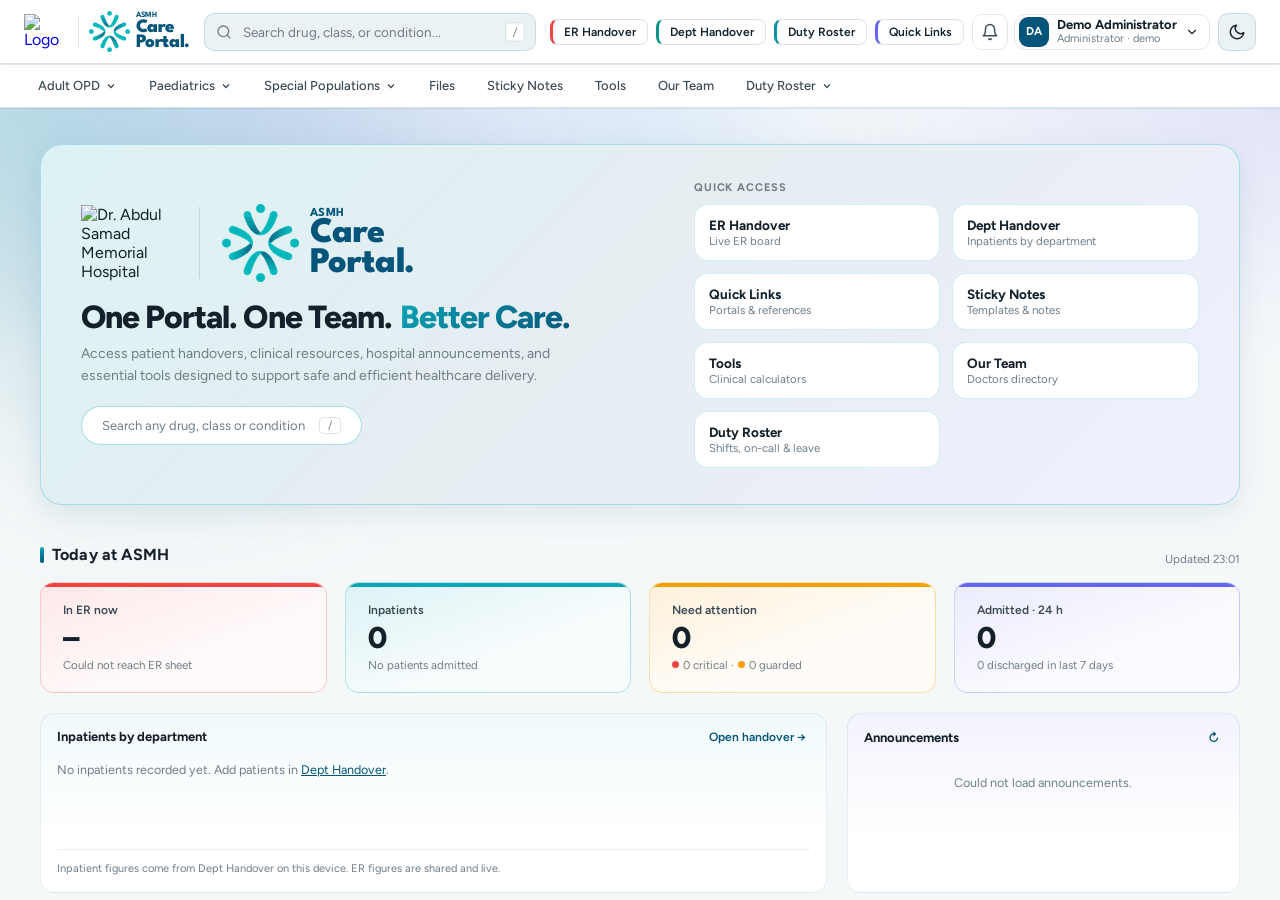
==== commit 1bf0d8cb: "CarePortal: duty roster now opens inside the main portal" ====
--- a/index.html
+++ b/index.html
@@ -2443,7 +2443,7 @@
   <div class="hdr-right">
     <button class="hov-btn er" onclick="showERDashboard()" title="ER Handover">ER Handover</button>
     <button class="hov-btn dept" onclick="showDeptHandover()" title="Dept Handover">Dept Handover</button>
-    <a class="hov-btn roster" href="roster.html" title="Staff duty roster" style="text-decoration:none">Duty Roster</a>
+    <button class="hov-btn roster" onclick="rpGo('roster')" title="Staff duty roster">Duty Roster</button>
     <button class="hov-btn ql" onclick="showQuickLinks()" title="Quick Links">Quick Links</button>
     <div class="au-wrap" id="auWrap" hidden>
       <button class="au-chip" id="auChip" onclick="auToggle(event)" aria-label="Account"><span class="au-av" id="auAv">?</span><span class="au-name" id="auName"></span></button>
@@ -2453,6 +2453,7 @@
         <a class="au-item au-out" href="/cdn-cgi/access/logout">Sign out</a>
       </div>
     </div>
+    <div id="rpHdr"></div>
     <button class="theme-btn" id="themeBtn" aria-label="Toggle theme" title="Switch to dark mode"><svg xmlns="http://www.w3.org/2000/svg" width="18" height="18" viewBox="0 0 24 24" fill="none" stroke="currentColor" stroke-width="2" stroke-linecap="round" stroke-linejoin="round"><path d="M21 12.79A9 9 0 1 1 11.21 3 7 7 0 0 0 21 12.79z"></path></svg></button>
   </div>
 </header>
@@ -2503,7 +2504,17 @@
     <button class="hnav-btn" onclick="showOurTeam()">Our Team</button>
   </div>
   <div class="hnav-item" id="hnavItemRoster">
-    <a class="hnav-btn" href="roster.html" style="text-decoration:none">Duty Roster</a>
+    <button class="hnav-btn" onclick="hnavToggle(Array.prototype.indexOf.call(document.querySelectorAll('.hnav-item'),this.parentElement))">Duty Roster<svg class="hnav-arrow" width="12" height="12" viewBox="0 0 24 24" fill="none" stroke="currentColor" stroke-width="2.5"><polyline points="6 9 12 15 18 9"/></svg></button>
+    <div class="hnav-drop">
+      <button class="hnav-drop-item" onclick="rpGo('dashboard')"><span class="hnav-dot" style="background:#05557a"></span>Dashboard</button>
+      <button class="hnav-drop-item" onclick="rpGo('roster')"><span class="hnav-dot" style="background:#0aa5b5"></span>Duty Roster</button>
+      <button class="hnav-drop-item" onclick="rpGo('my')"><span class="hnav-dot" style="background:#6366f1"></span>My Roster<span class="hnav-count rp-count" data-rp-badge="my" hidden></span></button>
+      <button class="hnav-drop-item" onclick="rpGo('staff')"><span class="hnav-dot" style="background:#10b981"></span>Staff Directory</button>
+      <button class="hnav-drop-item" onclick="rpGo('requests')"><span class="hnav-dot" style="background:#f59e0b"></span>Requests<span class="hnav-count rp-count" data-rp-badge="requests" hidden></span></button>
+      <button class="hnav-drop-item" onclick="rpGo('reports')"><span class="hnav-dot" style="background:#8b5cf6"></span>Reports</button>
+      <button class="hnav-drop-item" data-rp-admin hidden onclick="rpGo('activity')"><span class="hnav-dot" style="background:#64748b"></span>Versions &amp; Audit</button>
+      <button class="hnav-drop-item" data-rp-admin hidden onclick="rpGo('settings')"><span class="hnav-dot" style="background:#64748b"></span>Roster Settings</button>
+    </div>
   </div>
 </nav>
 
@@ -2534,7 +2545,7 @@
           <button class="lp-qa-btn" onclick="showStickyNotes()"><span class="lp-qa-ic" style="background:rgba(245,158,11,.14)"></span><span><b>Sticky Notes</b><small>Templates &amp; notes</small></span></button>
           <button class="lp-qa-btn" onclick="showToolsSection()"><span class="lp-qa-ic" style="background:rgba(59,130,246,.12)"></span><span><b>Tools</b><small>Clinical calculators</small></span></button>
           <button class="lp-qa-btn" onclick="showOurTeam()"><span class="lp-qa-ic" style="background:rgba(5,85,122,.12)"></span><span><b>Our Team</b><small>Doctors directory</small></span></button>
-          <a class="lp-qa-btn" href="roster.html" style="text-decoration:none;color:inherit"><span class="lp-qa-ic" style="background:rgba(10,143,158,.12)"></span><span><b>Duty Roster</b><small>Shifts, on-call &amp; leave</small></span></a>
+          <a class="lp-qa-btn" href="#/roster" style="text-decoration:none;color:inherit"><span class="lp-qa-ic" style="background:rgba(10,143,158,.12)"></span><span><b>Duty Roster</b><small>Shifts, on-call &amp; leave</small></span></a>
         </div>
       </div>
       </div>
@@ -2885,6 +2896,7 @@
 </div><!-- end deptContent -->
   <div id="stickyContent"></div>
   <div id="disclaimerContent"></div>
+<div id="rosterContent" style="display:none"></div>
 <footer id="siteFooter" class="site-footer">
   <div class="sf-inner">
     <div class="sf-brand">
@@ -2899,7 +2911,7 @@
     </div>
     <nav class="sf-col" aria-label="Categories"><h4>Categories</h4><a href="#" onclick="hnavGo('pain');return false">Pain &amp; Fever</a><a href="#" onclick="hnavGo('respiratory');return false">Respiratory</a><a href="#" onclick="hnavGo('cardiovascular');return false">Cardiovascular</a><a href="#" onclick="hnavGo('gi');return false">Gastroenterology</a><a href="#" onclick="hnavGo('antibiotics');return false">Antibiotics</a><a href="#" onclick="hnavGo('antifungal');return false">Antifungal &amp; Antiviral</a></nav>
     <nav class="sf-col" aria-label="Populations"><h4>Populations</h4><a href="#" onclick="hnavGo('paed-opd');return false">Paeds OPD</a><a href="#" onclick="hnavGo('paed-acute');return false">Paeds Acute</a><a href="#" onclick="hnavGo('gynae');return false">Gynaecology</a><a href="#" onclick="hnavGo('pregnancy');return false">Pregnancy</a><a href="#" onclick="hnavGo('lactation');return false">Lactation</a><a href="#" onclick="hnavGo('g6pd');return false">G6PD Guide</a></nav>
-    <nav class="sf-col" aria-label="Portal"><h4>Portal</h4><a href="#" onclick="showERDashboard();return false">ER Handover</a><a href="#" onclick="showDeptHandover();return false">Dept Handover</a><a href="#" onclick="showQuickLinks();return false">Quick Links</a><a href="#" onclick="showStickyNotes();return false">Sticky Notes</a><a href="#" onclick="showToolsSection();return false">Tools</a><a href="#" onclick="showOurTeam();return false">Our Team</a><a href="roster.html">Duty Roster</a></nav>
+    <nav class="sf-col" aria-label="Portal"><h4>Portal</h4><a href="#" onclick="showERDashboard();return false">ER Handover</a><a href="#" onclick="showDeptHandover();return false">Dept Handover</a><a href="#" onclick="showQuickLinks();return false">Quick Links</a><a href="#" onclick="showStickyNotes();return false">Sticky Notes</a><a href="#" onclick="showToolsSection();return false">Tools</a><a href="#" onclick="showOurTeam();return false">Our Team</a><a href="#/roster">Duty Roster</a></nav>
     <nav class="sf-col" aria-label="Resources"><h4>Resources</h4><a href="#" onclick="hnavGo('files');return false">National Guidelines</a><a href="https://dranoof.github.io/myportal/">Dr. ASMH Portal</a><a href="https://asmh.gov.mv" target="_blank" rel="noopener">ASMH Website</a><a href="#" onclick="showDisclaimer();return false">Disclaimer</a></nav>
   </div>
   <div class="sf-bottom">
@@ -5776,4 +5788,25 @@
   }).catch(function(){});
 })();
 </script>
+<script type="module">
+/* Duty roster inside the CarePortal: pages open at #/dashboard, #/roster, #/my, … */
+const RP = ['dashboard', 'roster', 'my', 'staff', 'requests', 'reports', 'activity', 'settings'];
+let rp = null;
+const load = () => rp || (rp = import('./roster-embed.js').then(m => { m.init(); return m; }));
+window.rpGo = r => { document.querySelectorAll('.hnav-item').forEach(i => i.classList.remove('open')); if (location.hash === '#/' + r) load().then(m => m.show(r)); else location.hash = '#/' + r; };
+function rpRoute() {
+  const r = (location.hash.match(/^#\/([\w-]+)/) || [])[1];
+  if (r && RP.includes(r)) load().then(m => m.show(r));
+  else if (rp) rp.then(m => m.hide());
+}
+addEventListener('hashchange', rpRoute);
+rpRoute();
+(window.requestIdleCallback || ((f) => setTimeout(f, 1200)))(() => load(), { timeout: 2500 });
+</script>
+<style>
+#hnavItemRoster.active > .hnav-btn{color:var(--teal,#0aa5b5)}
+.rp-count[hidden]{display:none}
+.hnav-drop-item .rp-count{background:#dc2626;color:#fff}
+#rpHdr:empty{display:none}
+</style>
 </body>
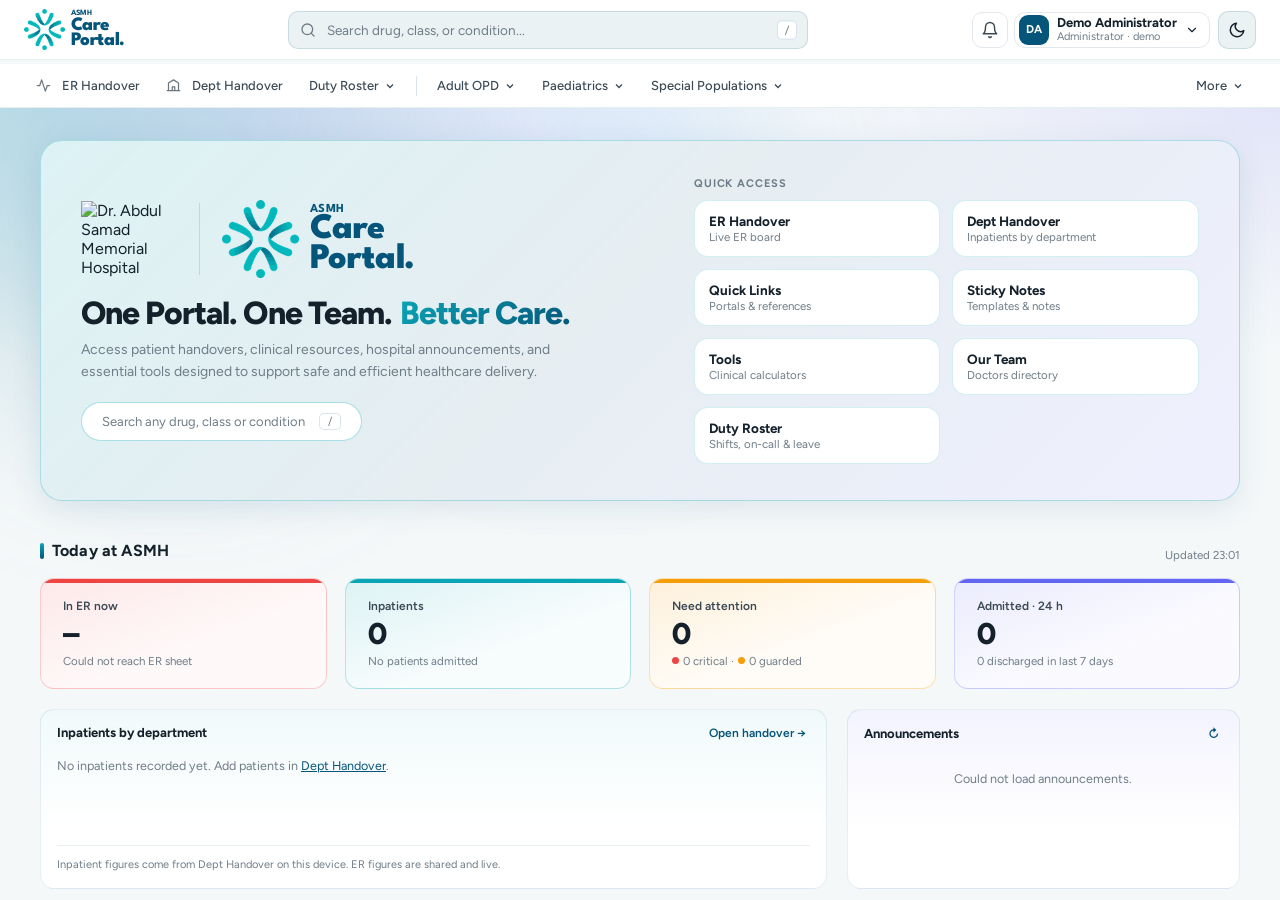
==== commit f5215fae: "CarePortal: clean up header & navigation" ====
--- a/index.html
+++ b/index.html
@@ -5809,4 +5809,96 @@
 .hnav-drop-item .rp-count{background:#dc2626;color:#fff}
 #rpHdr:empty{display:none}
 </style>
+<!-- ═══════ CLEAN LOOK — tidy header & navigation ═══════ -->
+<style id="clean-look">
+/* ── Header: one logo, search, bell, profile, theme ── */
+header{height:60px;gap:18px;box-shadow:none;border-bottom:1px solid var(--border)}
+header .logo-img,header .logo-sep{display:none!important}
+header .hov-btn{display:none!important}
+.search-wrap{max-width:520px;flex:1}
+.search-wrap input{border-radius:10px}
+
+/* ── Navigation: one tidy row ── */
+.hnav{border-bottom:1px solid var(--border);box-shadow:none;gap:2px}
+.hnav-btn{font-weight:500;color:var(--text2);border-radius:8px;padding:7px 12px}
+.hnav-btn:hover{background:var(--bg);color:var(--text)}
+.hnav-item.active>.hnav-btn{color:var(--accent);font-weight:600}
+.hnav-sep{width:1px;height:20px;background:var(--border2);margin:0 6px;align-self:center;flex-shrink:0}
+.hnav-item.cl-right{margin-left:auto}
+.hnav-item.cl-right .hnav-drop{left:auto;right:0}
+.hnav .cl-ico{width:15px;height:15px;margin-right:6px;vertical-align:-3px;opacity:.75}
+
+/* ── Calmer surfaces: flat cards, no tinted gradients ── */
+.layout,.main,#mainContent{background:transparent}
+[class*="card"],[class*="panel"],[class*="tile"],[class*="stat"]{box-shadow:none!important}
+.rp-tabs{border-bottom:1px solid var(--border);background:transparent}
+.rp-tabs .tab{border-radius:8px}
+
+/* ── Hide the duplicated footer link lists (all in the nav already) ── */
+.site-footer .sf-col:not(:last-of-type){display:none!important}
+.site-footer .sf-inner{display:flex!important;justify-content:space-between;gap:32px;flex-wrap:wrap}
+.site-footer .sf-col:last-of-type{display:flex;flex-direction:row;flex-wrap:wrap;gap:18px;align-items:center}
+.site-footer .sf-col:last-of-type h4{display:none}
+</style>
+<script id="clean-look-js">
+(function(){
+  function svg(p){return '<svg class="cl-ico" viewBox="0 0 24 24" fill="none" stroke="currentColor" stroke-width="2" stroke-linecap="round" stroke-linejoin="round">'+p+'</svg>';}
+  var ICON={
+    er:svg('<path d="M22 12h-4l-3 9L9 3l-3 9H2"/>'),
+    dept:svg('<path d="M2 20h20M4 20V8l8-5 8 5v12M10 20v-6h4v6"/>'),
+    more:''
+  };
+  function navBtn(label,icon,onClick){
+    var it=document.createElement('div');it.className='hnav-item';
+    var b=document.createElement('button');b.className='hnav-btn';b.innerHTML=(icon||'')+label;
+    b.addEventListener('click',function(e){
+      onClick(e);
+      document.querySelectorAll('.hnav-item.active').forEach(function(i){i.classList.remove('active')});
+      it.classList.add('active');
+    });
+    it.dataset.cl='1';it.appendChild(b);return it;
+  }
+  function closeAll(){document.querySelectorAll('.hnav-item.open').forEach(function(i){i.classList.remove('open')});}
+  function init(){
+    var nav=document.getElementById('hnav'); if(!nav||nav.dataset.clean) return; nav.dataset.clean='1';
+    var hov=function(c){return document.querySelector('.hov-btn.'+c);};
+    // Dropdowns open by position; make them position-independent before reordering
+    nav.querySelectorAll('.hnav-btn').forEach(function(b){
+      if(/hnavToggle\(\d+\)/.test(b.getAttribute('onclick')||''))
+        b.setAttribute('onclick',"hnavToggle(Array.prototype.indexOf.call(document.querySelectorAll('.hnav-item'),this.parentElement))");
+    });
+    var first=nav.firstElementChild;
+
+    // 1) Handovers first — the most-used daily actions
+    var er=navBtn('ER Handover',ICON.er,function(){closeAll();hov('er')&&hov('er').click();});
+    var dp=navBtn('Dept Handover',ICON.dept,function(){closeAll();hov('dept')&&hov('dept').click();});
+    nav.insertBefore(er,first); nav.insertBefore(dp,first);
+    var roster=document.getElementById('hnavItemRoster');
+    if(roster) nav.insertBefore(roster,first);
+    var sep=document.createElement('span');sep.className='hnav-sep';nav.insertBefore(sep,first);
+
+    // 2) Clinical references stay in the middle; the rest folds into "More"
+    var more=document.createElement('div');more.className='hnav-item cl-right';
+    var mb=document.createElement('button');mb.className='hnav-btn';
+    mb.innerHTML='More<svg class="hnav-arrow" width="12" height="12" viewBox="0 0 24 24" fill="none" stroke="currentColor" stroke-width="2.5"><polyline points="6 9 12 15 18 9"/></svg>';
+    mb.addEventListener('click',function(e){e.stopPropagation();hnavToggle(Array.prototype.indexOf.call(document.querySelectorAll('.hnav-item'),more));});
+    var drop=document.createElement('div');drop.className='hnav-drop';
+    function addItem(label,fn){var d=document.createElement('button');d.className='hnav-drop-item';d.textContent=label;d.addEventListener('click',function(){closeAll();fn();});drop.appendChild(d);}
+    ['hnavItem3','hnavItem3b','hnavItem4','hnavItem5'].forEach(function(id){
+      var item=document.getElementById(id); if(!item) return;
+      var b=item.querySelector('.hnav-btn'); item.style.display='none';
+      addItem(b.textContent.trim(),function(){b.click();});
+    });
+    if(hov('ql')) addItem('Quick Links',function(){hov('ql').click();});
+    more.appendChild(mb);more.appendChild(drop);nav.appendChild(more);
+    // Clear the highlight on the handover links when any other section is chosen
+    nav.addEventListener('click',function(e){
+      var it=e.target.closest('.hnav-item');
+      if(it&&!it.dataset.cl) nav.querySelectorAll('[data-cl].active').forEach(function(i){i.classList.remove('active')});
+    },true);
+  }
+  if(document.readyState==='loading')document.addEventListener('DOMContentLoaded',init);else init();
+})();
+</script>
+<!-- ═══════ END CLEAN LOOK ═══════ -->
 </body>
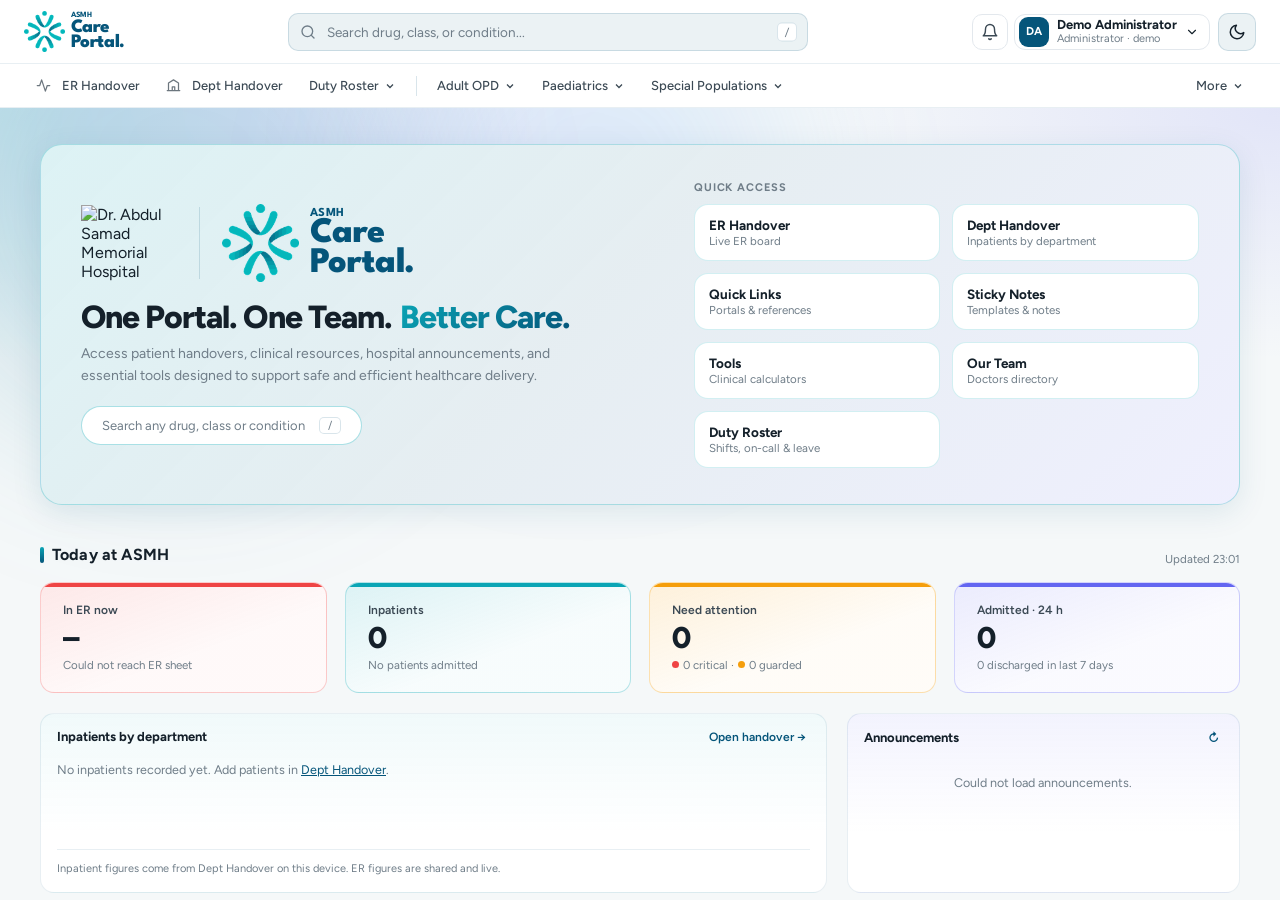
==== commit 9fbf1c70: "CarePortal: fix roster tab bar overlap and header gap" ====
--- a/index.html
+++ b/index.html
@@ -5812,7 +5812,7 @@
 <!-- ═══════ CLEAN LOOK — tidy header & navigation ═══════ -->
 <style id="clean-look">
 /* ── Header: one logo, search, bell, profile, theme ── */
-header{height:60px;gap:18px;box-shadow:none;border-bottom:1px solid var(--border)}
+header{gap:18px;box-shadow:none;border-bottom:1px solid var(--border)}
 header .logo-img,header .logo-sep{display:none!important}
 header .hov-btn{display:none!important}
 .search-wrap{max-width:520px;flex:1}
@@ -5831,7 +5831,8 @@
 /* ── Calmer surfaces: flat cards, no tinted gradients ── */
 .layout,.main,#mainContent{background:transparent}
 [class*="card"],[class*="panel"],[class*="tile"],[class*="stat"]{box-shadow:none!important}
-.rp-tabs{border-bottom:1px solid var(--border);background:transparent}
+.rp.rp-app{margin:0!important}
+.rp-tabs{top:0!important;background:var(--hdr-bg)!important;backdrop-filter:blur(20px);border-bottom:1px solid var(--border);padding:8px 24px!important;margin:0!important}
 .rp-tabs .tab{border-radius:8px}
 
 /* ── Hide the duplicated footer link lists (all in the nav already) ── */
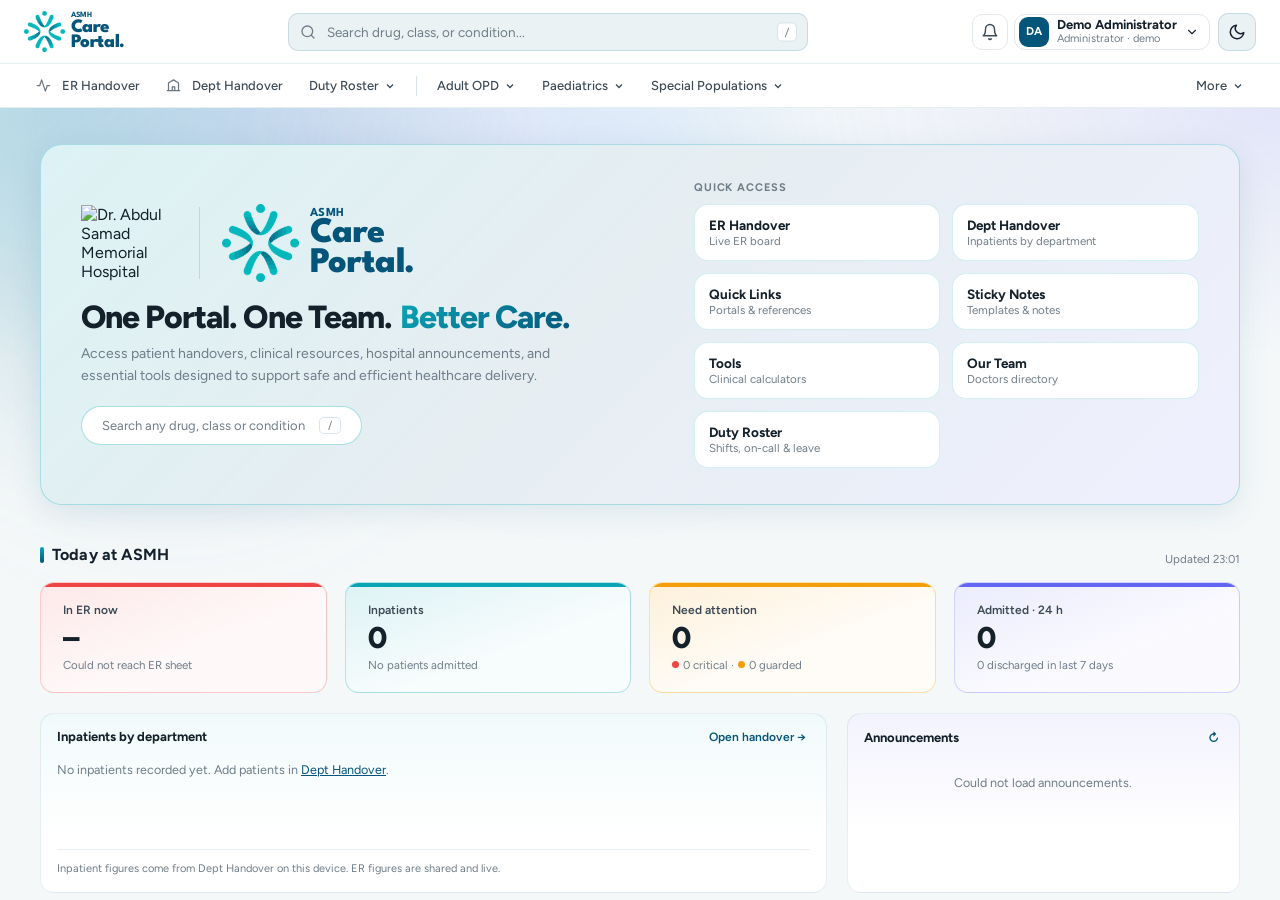
==== commit 644f405f: "CarePortal: workforce section on landing page; remove roster Dashboard" ====
--- a/index.html
+++ b/index.html
@@ -2506,7 +2506,6 @@
   <div class="hnav-item" id="hnavItemRoster">
     <button class="hnav-btn" onclick="hnavToggle(Array.prototype.indexOf.call(document.querySelectorAll('.hnav-item'),this.parentElement))">Duty Roster<svg class="hnav-arrow" width="12" height="12" viewBox="0 0 24 24" fill="none" stroke="currentColor" stroke-width="2.5"><polyline points="6 9 12 15 18 9"/></svg></button>
     <div class="hnav-drop">
-      <button class="hnav-drop-item" onclick="rpGo('dashboard')"><span class="hnav-dot" style="background:#05557a"></span>Dashboard</button>
       <button class="hnav-drop-item" onclick="rpGo('roster')"><span class="hnav-dot" style="background:#0aa5b5"></span>Duty Roster</button>
       <button class="hnav-drop-item" onclick="rpGo('my')"><span class="hnav-dot" style="background:#6366f1"></span>My Roster<span class="hnav-count rp-count" data-rp-badge="my" hidden></span></button>
       <button class="hnav-drop-item" onclick="rpGo('staff')"><span class="hnav-dot" style="background:#10b981"></span>Staff Directory</button>
@@ -2584,6 +2583,7 @@
             <div id="lpAnnList"><div class="lp-ann-empty">Loading…</div></div>
           </div>
         </div>
+        <div id="lpWork" class="lp-work"></div>
         <div class="lp-card lp-stats" id="lpStats">
           <div class="lp-card-hdr lp-st-hdr">
             <h3>Hospital statistics</h3>
@@ -5796,18 +5796,41 @@
 window.rpGo = r => { document.querySelectorAll('.hnav-item').forEach(i => i.classList.remove('open')); if (location.hash === '#/' + r) load().then(m => m.show(r)); else location.hash = '#/' + r; };
 function rpRoute() {
   const r = (location.hash.match(/^#\/([\w-]+)/) || [])[1];
+  if (r === 'dashboard') { history.replaceState(null, '', location.pathname + location.search); if (rp) rp.then(m => m.hide()); if (window.showLanding) showLanding(); return; }
   if (r && RP.includes(r)) load().then(m => m.show(r));
   else if (rp) rp.then(m => m.hide());
 }
 addEventListener('hashchange', rpRoute);
 rpRoute();
-(window.requestIdleCallback || ((f) => setTimeout(f, 1200)))(() => load(), { timeout: 2500 });
+(window.requestIdleCallback || ((f) => setTimeout(f, 1200)))(() => load().then(m => m.home && m.home(document.getElementById('lpWork'))), { timeout: 2500 });
 </script>
 <style>
 #hnavItemRoster.active > .hnav-btn{color:var(--teal,#0aa5b5)}
 .rp-count[hidden]{display:none}
 .hnav-drop-item .rp-count{background:#dc2626;color:#fff}
 #rpHdr:empty{display:none}
+</style>
+<style id="lp-workforce">
+a.lp-tile{text-decoration:none}
+.lp-work:empty{display:none}
+.lw-head{margin-top:26px}
+.lp-tile-num.lw-sm{font-size:18px;line-height:1.3}
+.lp-tile.lw-bad .lp-tile-num{color:#dc2626}
+.lw-row{margin-bottom:18px}
+.lw-muted{font-size:12px;color:var(--muted)}
+.lw-list{display:grid;grid-template-columns:repeat(2,minmax(0,1fr));column-gap:24px}
+.lw-item{display:grid;grid-template-columns:8px minmax(120px,170px) minmax(0,1fr);gap:12px;align-items:center;padding:8px 4px;border-top:1px solid var(--border);text-decoration:none;color:inherit;font-size:13px;border-radius:6px}
+.lw-item:nth-child(-n+2){border-top:0}
+.lw-item:hover{background:var(--bg)}
+.lw-item i{width:8px;height:8px;border-radius:50%}
+.lw-svc{font-weight:600}.lw-svc small{display:block;font-weight:400;font-size:11px;color:var(--muted)}
+.lw-names{color:var(--text2)}.lw-names em{color:#dc2626;font-style:normal;font-weight:600}
+.lw-sub{font-size:11px;font-weight:700;letter-spacing:.06em;text-transform:uppercase;color:var(--muted);margin:2px 0 4px}
+.lw-p{font-size:13px;line-height:1.6;margin:0 0 12px;color:var(--text2)}
+.lw-tag{font-size:10.5px;font-weight:600;color:#b45309;background:rgba(245,158,11,.14);border-radius:999px;padding:1px 6px}
+.lw-empty{font-size:13px;color:var(--muted);padding:16px 0;text-align:center}
+@media (max-width:1200px){.lw-list{grid-template-columns:1fr}.lw-item:nth-child(2){border-top:1px solid var(--border)}}
+@media (max-width:700px){.lw-item{grid-template-columns:8px minmax(0,1fr)}.lw-names{grid-column:2}}
 </style>
 <!-- ═══════ CLEAN LOOK — tidy header & navigation ═══════ -->
 <style id="clean-look">
